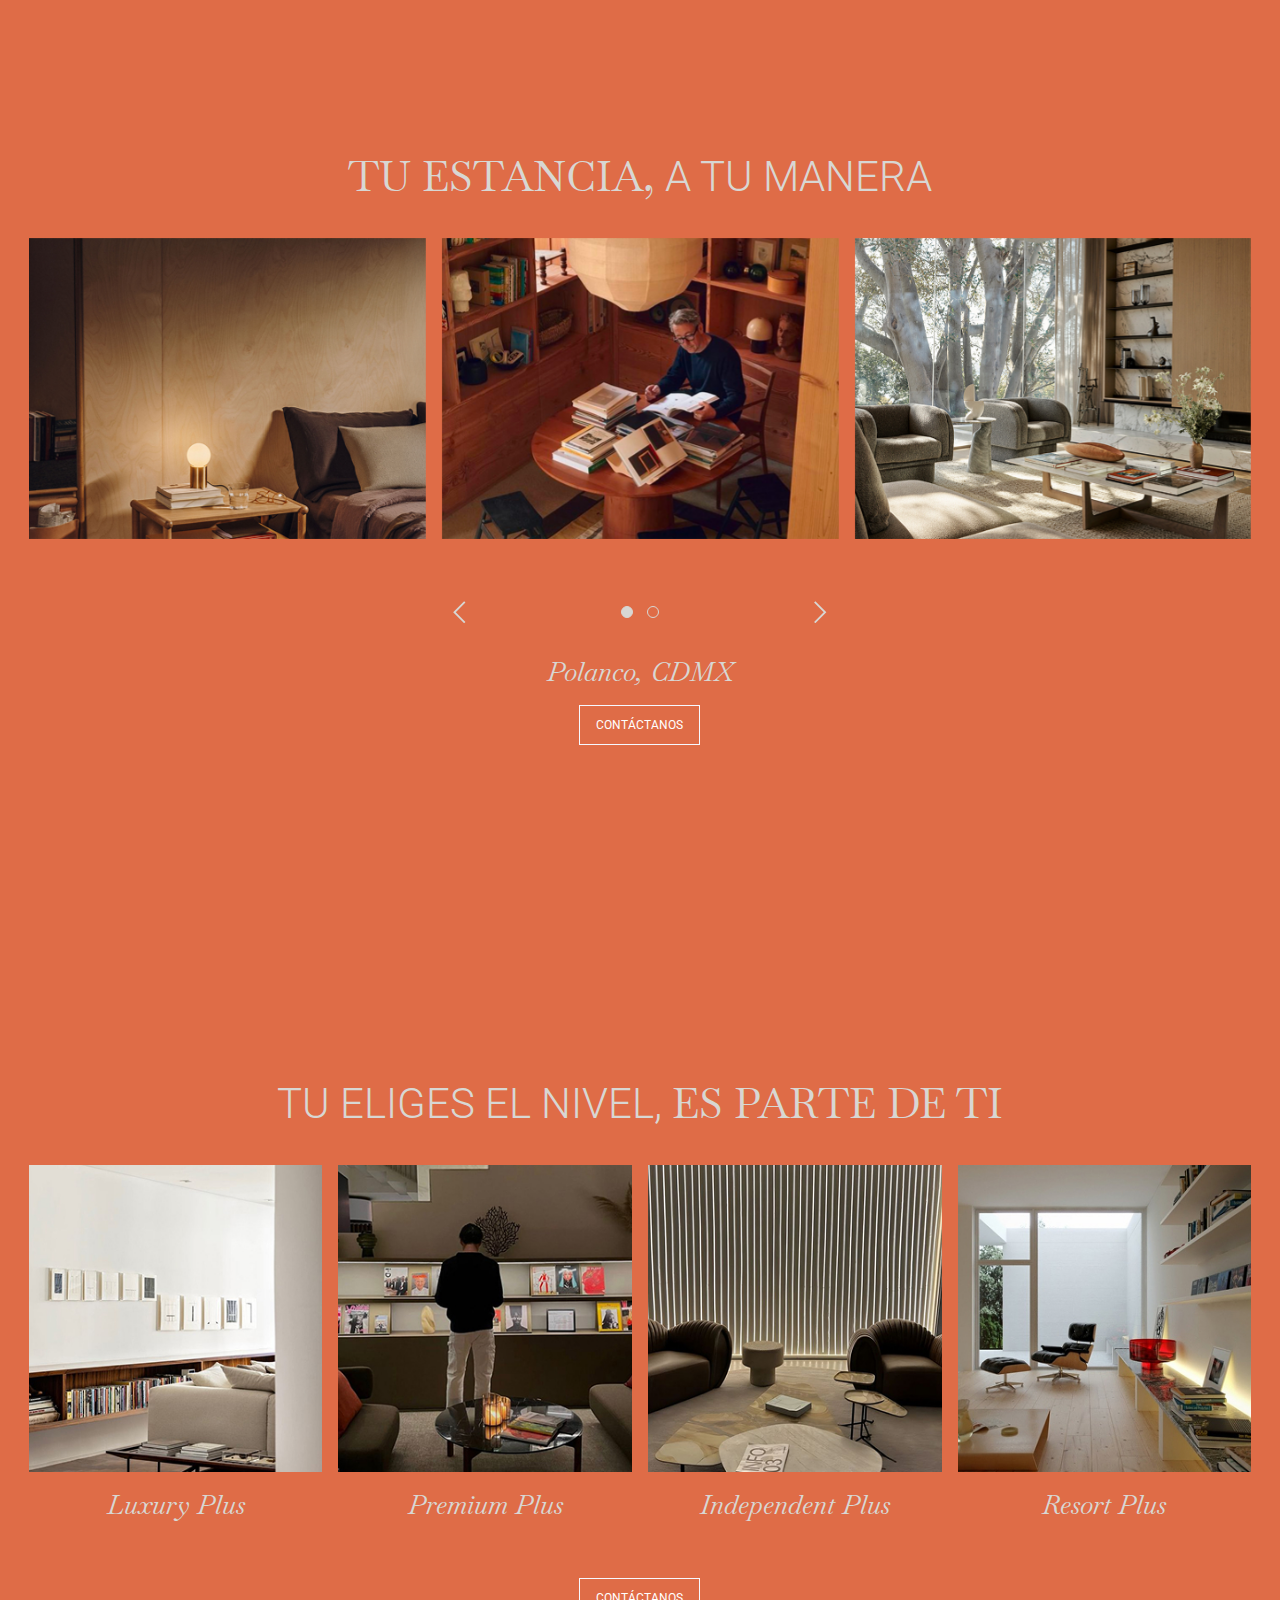
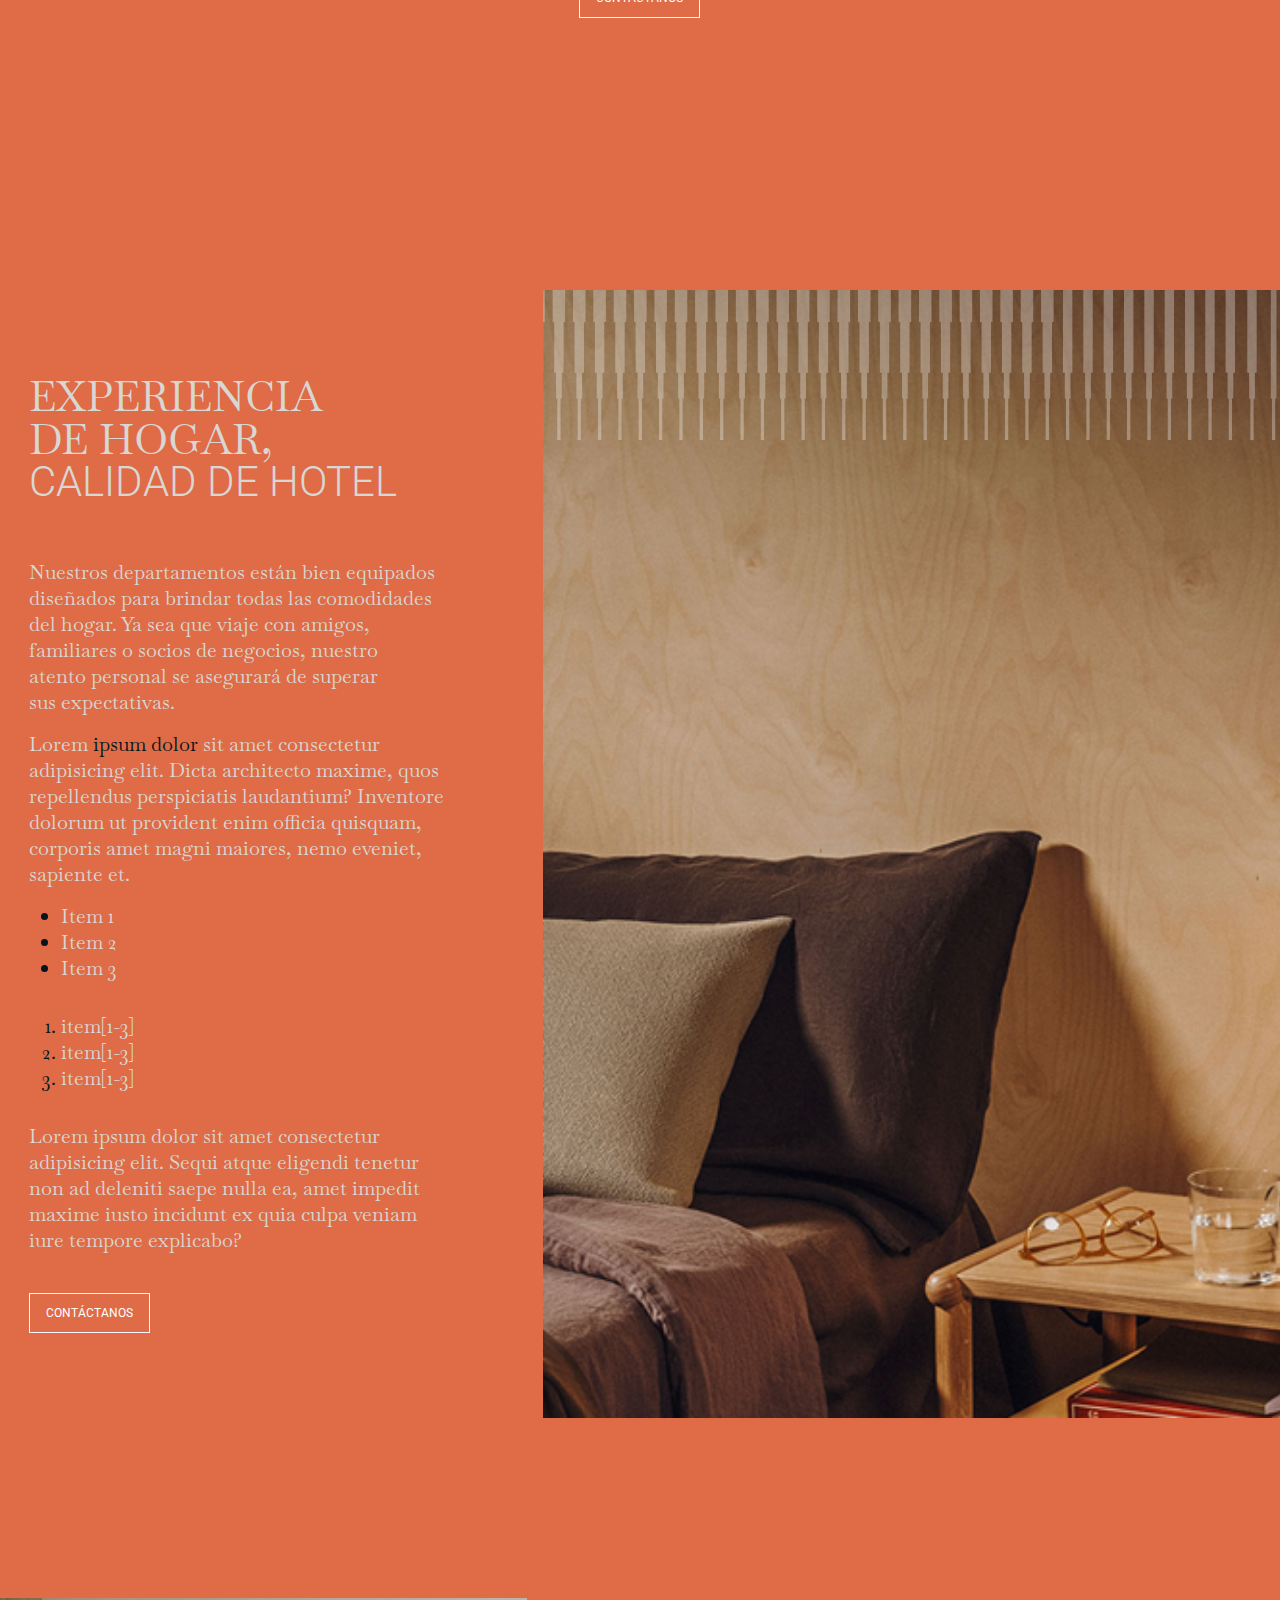
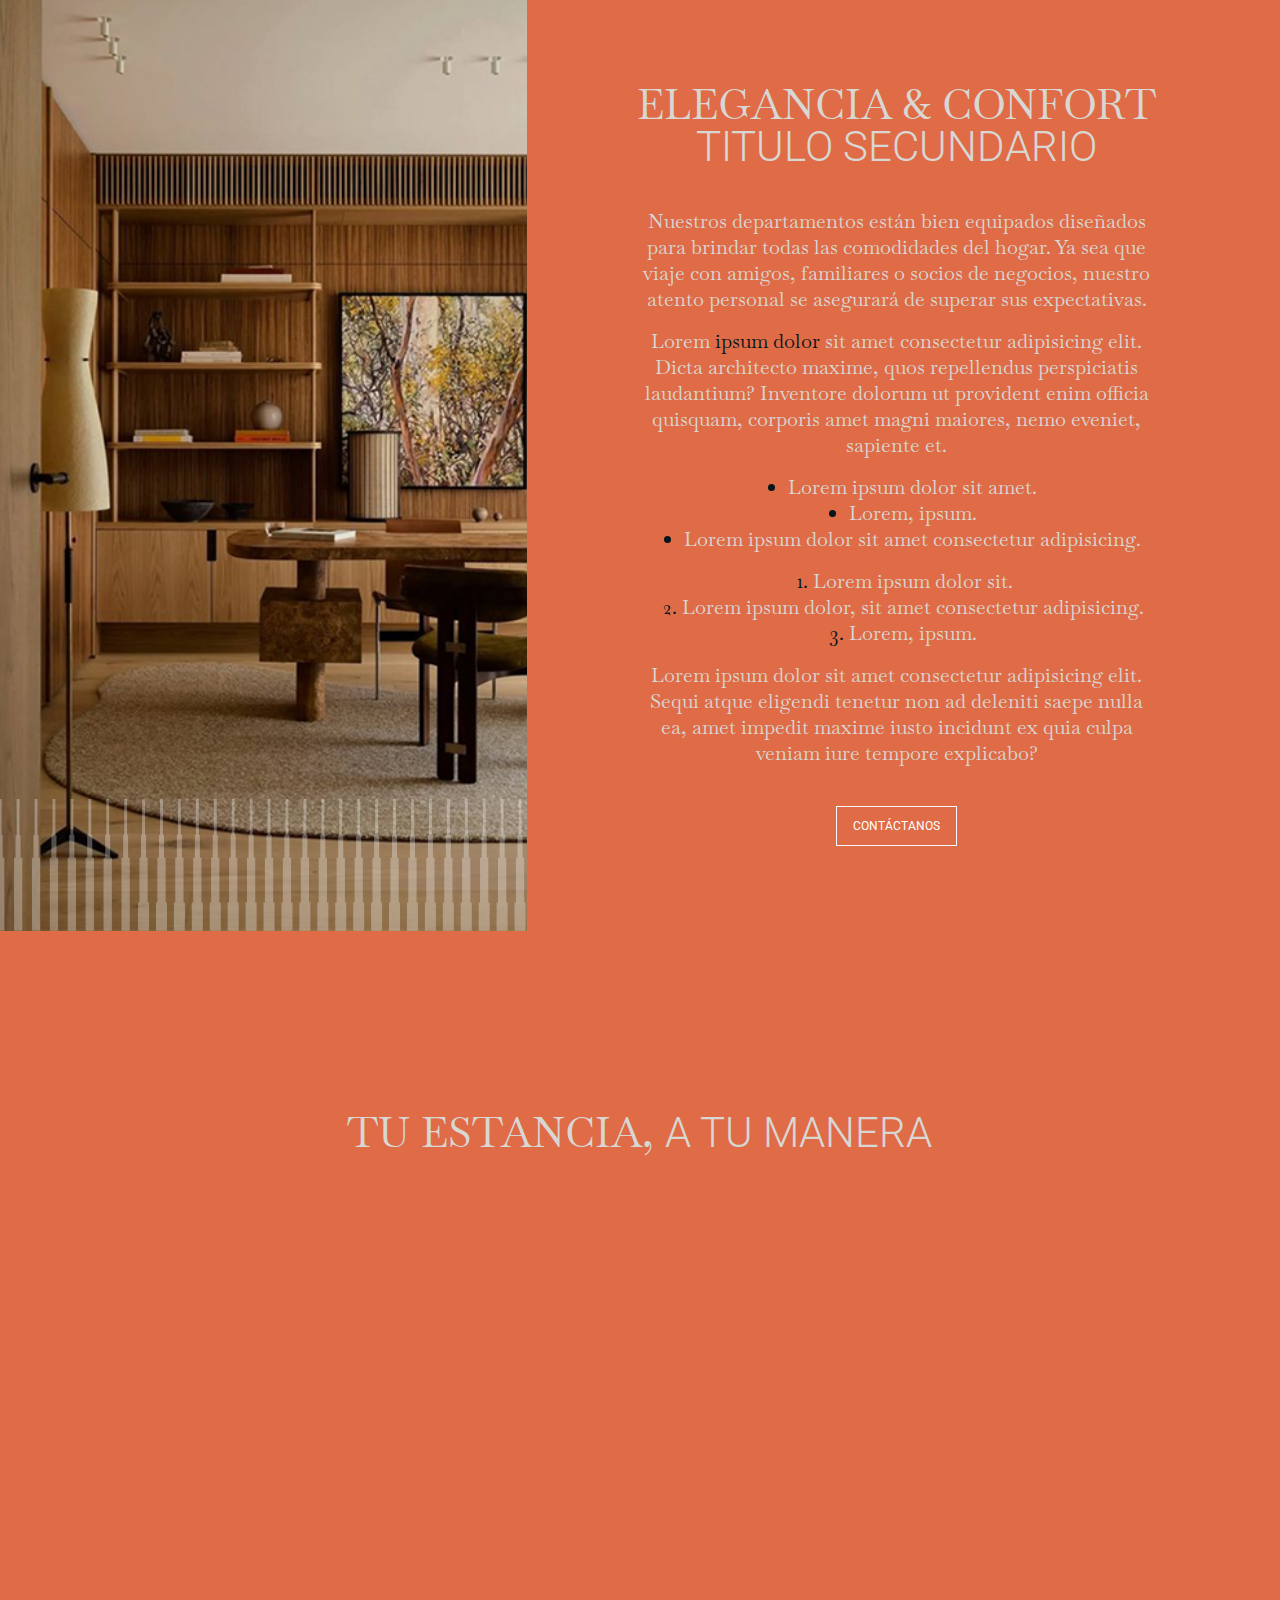
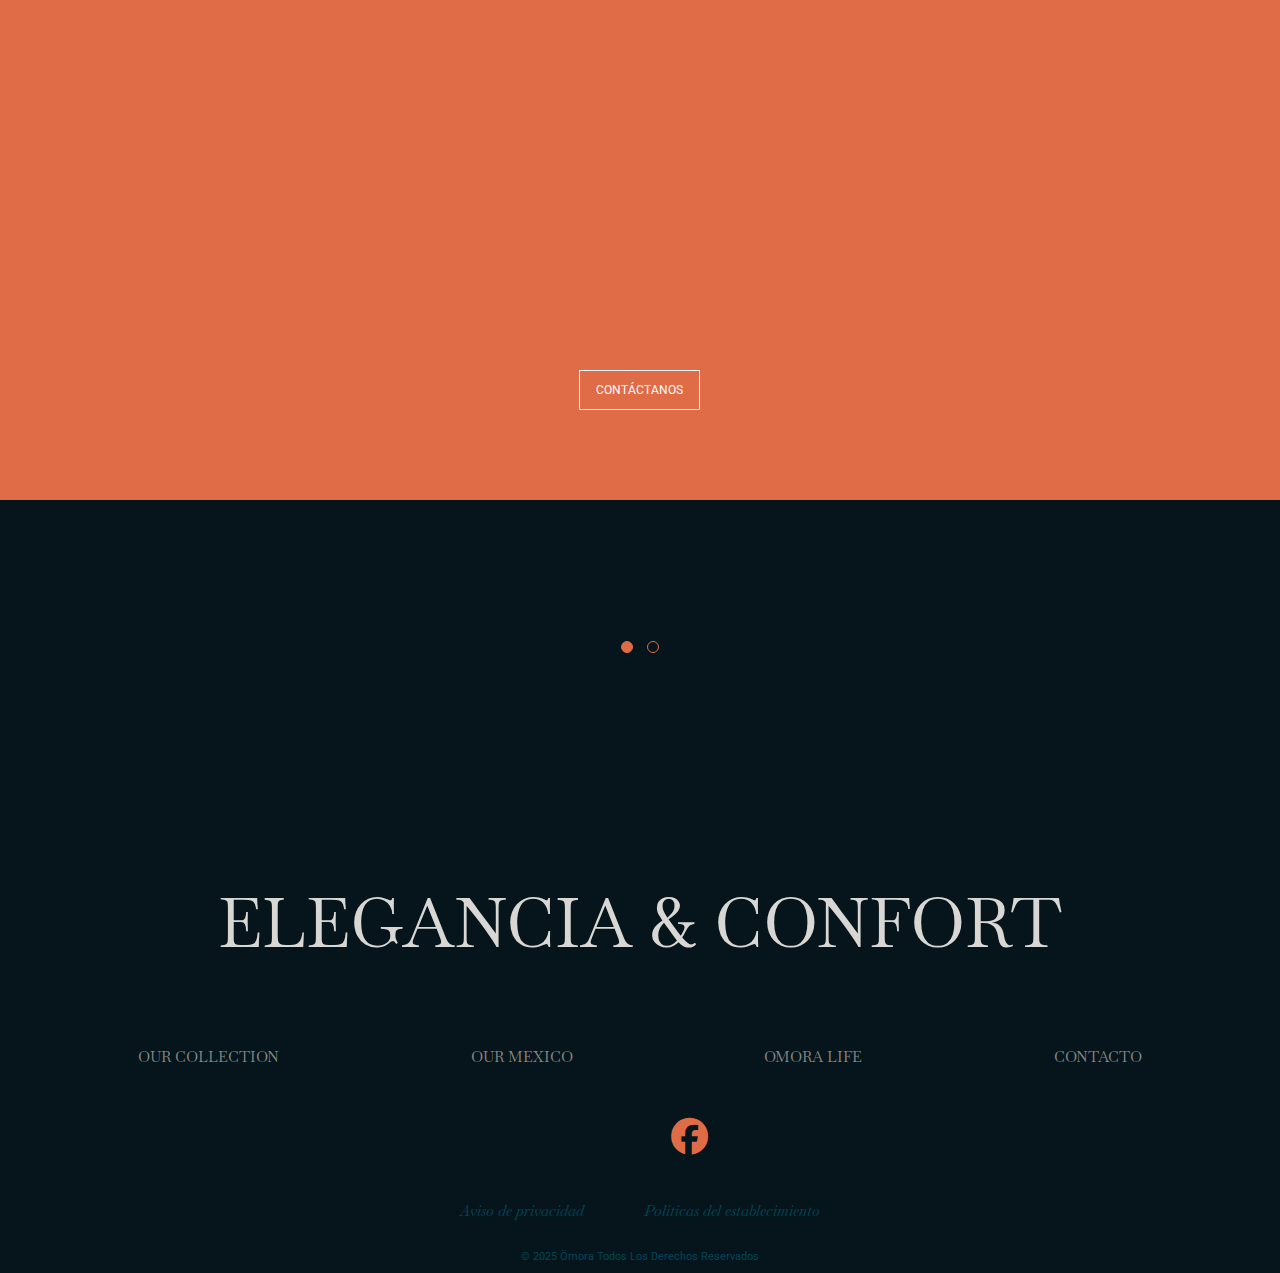
==== index.html @ 9da5ee8e "Inicio de Proyecto Ömora - Creación de los bloques internos de home y variables de color(azul, gris," ====
<!DOCTYPE html>
<html lang="en">
<head>
    <meta charset="UTF-8">
    <meta name="viewport" content="width=device-width, initial-scale=1.0">
    <title>Ömora</title>

    <link rel="stylesheet" href="css/bootstrap.min.css">
    <link rel="stylesheet" href="css/all.css">
    <link rel="stylesheet" href="css/lightgallery.css">
    <link rel="stylesheet" href="css/owl.carousel.min.css">
    <link rel="stylesheet" href="css/owl.theme.default.min.css">
    <link rel="stylesheet" href="css/fonts.css">
    <link rel="stylesheet" href="css/style.css">
</head>
<body class="bkg--orange">
    <main>
        <!-- * * * * * * * * * * * * * * * * * * * * * * * * * * * * * * * * * * * * * * * * * * * * *
        * *
        * *  Bloque Carrusel de Presentación
        * *
        * * * * * * * * * * * * * * * * * * * * * * * * * * * * * * * * * * * * * * * * * * * * * -->
        <section class="presentation-carousel">
            <div class="container">
                <div class="presentation-carousel-inner">

                    <div class="block-header">
                        <h2>
                            <span class="featured-txt">TU ESTANCIA,</span>
                            A TU MANERA
                        </h2>
                    </div>

                    <div class="presentation-carousel__carousel owl-navsDots--inline space-btm-lg">
                        <div class="owl-carousel owl-theme owl-presentation">
                            <div class="item">
                                <div class="item-inner">
                                    <img src="assets/images/default-mqt/image_1.jpg" alt="image carousel" title="image carousel" loading="lazy">
                                </div>
                            </div>
                            <div class="item">
                                <div class="item-inner">
                                    <img src="assets/images/default-mqt/image_2.jpg" alt="image carousel" title="image carousel" loading="lazy">
                                </div>
                            </div>
                            <div class="item">
                                <div class="item-inner">
                                    <img src="assets/images/default-mqt/image_3.jpg" alt="image carousel" title="image carousel" loading="lazy">
                                </div>
                            </div>
                            <div class="item">
                                <div class="item-inner">
                                    <img src="assets/images/default-mqt/image_4.jpg" alt="image carousel" title="image carousel" loading="lazy">
                                </div>
                            </div>
                            <div class="item">
                                <div class="item-inner">
                                    <img src="assets/images/default-mqt/image_5.jpg" alt="image carousel" title="image carousel" loading="lazy">
                                </div>
                            </div>
                        </div>
                    </div>

                    <div class="presentation-carousel__cta">
                        <div class="block-subtitle">
                            <h5>Polanco, CDMX</h5>
                        </div>
                        <div class="cta cta--secundary">
                            <button>Contáctanos</button>
                        </div>
                    </div>

                </div>
            </div>
        </section>

        <!-- * * * * * * * * * * * * * * * * * * * * * * * * * * * * * * * * * * * * * * * * * * * * *
        * *
        * *  Bloque Tarjetas Destacables Con Enlace
        * *
        * * * * * * * * * * * * * * * * * * * * * * * * * * * * * * * * * * * * * * * * * * * * * -->
        <section class="featured-cards">
            <div class="container">
                <div class="featured-cards-inner">
                    <div class="block-header">
                        <h2>Tu Eliges El Nivel, <span class="featured-txt">Es Parte De Ti</span></h2>
                    </div>
                    <div class="featured-cards__cards">
                        <!-- Inicia Repetidor -->
                         <div class="item-card-link">
                            <a href="#" target="_blank" aria-label="Abrir Enlace">
                                <div class="item-card-link__bkg">
                                    <img src="assets/images/default-mqt/image_4.jpg" alt="Fotografía del departamento" title="Departamento" loading="lazy">
                                </div>
                                <p>Luxury Plus</p>
                            </a>
                         </div>
                        <!-- Termina Repetidor -->

                        <!-- Inicia Repetidor -->
                        <div class="item-card-link">
                            <a href="#" target="_blank" aria-label="Abrir Enlace">
                                <div class="item-card-link__bkg">
                                    <img src="assets/images/default-mqt/image_5.jpg" alt="Fotografía del departamento" title="Departamento" loading="lazy">
                                </div>
                                <p>Premium Plus</p>
                            </a>
                         </div>
                        <!-- Termina Repetidor -->

                        <!-- Inicia Repetidor -->
                        <div class="item-card-link">
                            <a href="#" target="_blank" aria-label="Abrir Enlace">
                                <div class="item-card-link__bkg">
                                    <img src="assets/images/default-mqt/image_6.jpg" alt="Fotografía del departamento" title="Departamento" loading="lazy">
                                </div>
                                <p>Independent Plus</p>
                            </a>
                         </div>
                        <!-- Termina Repetidor -->

                        <!-- Inicia Repetidor -->
                        <div class="item-card-link">
                            <a href="#" target="_blank" aria-label="Abrir Enlace">
                                <div class="item-card-link__bkg">
                                    <img src="assets/images/default-mqt/image_7.jpg" alt="Fotografía del departamento" title="Departamento" loading="lazy">
                                </div>
                                <p>Resort Plus</p>
                            </a>
                         </div>
                        <!-- Termina Repetidor -->
                    </div>
                    <div class="cta cta--secundary margin-top-btn">
                        <button>Contáctanos</button>
                    </div>
                </div>
            </div>  
        </section>

        <!-- * * * * * * * * * * * * * * * * * * * * * * * * * * * * * * * * * * * * * * * * * * * * *
        * *
        * *  Bloque Descripción Alineada a la Izquierda
        * *
        * * * * * * * * * * * * * * * * * * * * * * * * * * * * * * * * * * * * * * * * * * * * * -->
        <section class="left-description">
            <div class="container-fluid p-md-0">
                <div class="left-description-inner">
                    <div class="left-description__left-side">
                        <div class="block-header">
                            <h2>
                                <span class="featured-txt">Experiencia De Hogar,</span> 
                                Calidad De Hotel
                            </h2>
                        </div>
                        <div class="block-descrition-wrap">
                            <div class="block-description">
                                <p>Nuestros departamentos están bien equipados diseñados para brindar todas las comodidades del hogar. Ya sea que viaje con amigos, familiares o socios de negocios, nuestro atento personal se asegurará de superar sus expectativas.</p>
                                <p>Lorem <a href="#">ipsum dolor</a> sit amet consectetur adipisicing elit. Dicta architecto maxime, quos repellendus perspiciatis laudantium? Inventore dolorum ut provident enim officia quisquam, corporis amet magni maiores, nemo eveniet, sapiente et.</p>
                            
                                <ul>
                                    <li>Item 1</li>
                                    <li>Item 2</li>
                                    <li>Item 3</li>
                                </ul>
                                <ol>
                                    <li>item[1-3]</li>
                                    <li>item[1-3]</li>
                                    <li>item[1-3]</li>
                                </ol>
                                <p>Lorem ipsum dolor sit amet consectetur adipisicing elit. Sequi atque eligendi tenetur non ad deleniti saepe nulla ea, amet impedit maxime iusto incidunt ex quia culpa veniam iure tempore explicabo?</p>
                            </div>
                            <div class="cta cta--secundary margin-top-btn">
                                <button>Contáctanos</button>
                            </div>
                        </div>
                    </div>
                    <div class="left-description__right-side">
                        <img src="assets/images/default-mqt/image_8.jpg" alt="Imagen de Apoyo" title="Imagen para Descripción" loading="lazy">
                    </div>
                </div>
            </div>
        </section>

        <!-- * * * * * * * * * * * * * * * * * * * * * * * * * * * * * * * * * * * * * * * * * * * * *
        * *
        * *  Bloque Descripción Alineada al Centro
        * *
        * * * * * * * * * * * * * * * * * * * * * * * * * * * * * * * * * * * * * * * * * * * * * -->
        <section class="center-description">
            <div class="container-fluid p-md-0">
                <div class="center-description-inner">
                    <div class="center-description__right-side">
                        <div class="center-description__right-side-inner">
                            <div class="block-header">
                                <h2>
                                    <span class="featured-txt">Elegancia & Confort</span>
                                    Titulo Secundario
                                </h2>
                            </div>
                            <div class="block-description--center">
                                <p>Nuestros departamentos están bien equipados diseñados para brindar todas las comodidades del hogar. Ya sea que viaje con amigos, familiares o socios de negocios, nuestro atento personal se asegurará de superar sus expectativas.</p>
                                <p>Lorem <a href="#">ipsum dolor</a> sit amet consectetur adipisicing elit. Dicta architecto maxime, quos repellendus perspiciatis laudantium? Inventore dolorum ut provident enim officia quisquam, corporis amet magni maiores, nemo eveniet, sapiente et.</p>
                                <ul>
                                    <li>Lorem ipsum dolor sit amet.</li>
                                    <li>Lorem, ipsum.</li>
                                    <li>Lorem ipsum dolor sit amet consectetur adipisicing.</li>
                                </ul>
                                <ol>
                                    <li>Lorem ipsum dolor sit.</li>
                                    <li>Lorem ipsum dolor, sit amet consectetur adipisicing.</li>
                                    <li>Lorem, ipsum.</li>
                                </ol>
                                <p>Lorem ipsum dolor sit amet consectetur adipisicing elit. Sequi atque eligendi tenetur non ad deleniti saepe nulla ea, amet impedit maxime iusto incidunt ex quia culpa veniam iure tempore explicabo?</p>
                            </div>
                            <div class="cta cta--secundary margin-top-btn">
                                <button>Contáctanos</button>
                            </div>
                        </div>
                    </div>
                    <div class="center-description__left-side">
                        <img src="assets/images/default-mqt/image_9.jpg" alt="Imagen de Apoyo" title="Imagen para Descripción" loading="lazy">
                    </div>
                    
                </div>
            </div>
        </section>

        <!-- * * * * * * * * * * * * * * * * * * * * * * * * * * * * * * * * * * * * * * * * * * * * *
        * *
        * *  Bloque Galería Destacada
        * *
        * * * * * * * * * * * * * * * * * * * * * * * * * * * * * * * * * * * * * * * * * * * * * -->
        <section class="gallery">
            <div class="container">
                <div class="gallery-inner">
                    <div class="block-header">
                        <h2><span class="featured-txt">Tu Estancia, </span>A Tu Manera</h2>
                    </div>
                    <div class="gallery__grid lightgallery" id="lightgallery_1">
                        <div class="row m-0">
                            <div class="col-md-6 d-flex">
                                <div class="gallery__main-img">
                                    <!-- Imagen Grande -->
                                    <div class="item_gallery_img_lg" data-src="assets/images/default-mqt/image_10.jpg" data-sub-html="<div class='lightGallery-captions'><h4>Aquí va el título</h4><p>Aquí la descripción</p></div>">
                                        <!-- Imagen Thumn -->
                                        <div class="item_gallery_img_thumb">
                                            <img src="assets/images/default-mqt/image_10.jpg" alt="Imagen de Previsualización" title="Imagen Miniatura" loading="lazy">
                                            <!-- Icono Zoom -->
                                            <div class="icon_zoom">
                                                <svg xmlns="http://www.w3.org/2000/svg" width="24.414" height="24.415" viewBox="0 0 24.414 24.415">
                                                    <g id="ZOOM" transform="translate(-4 -4)">
                                                    <circle id="XMLID_94_" cx="9" cy="9" r="9" transform="translate(5 5)" fill="none" stroke="#fff" stroke-linecap="round" stroke-linejoin="round" stroke-width="2"/>
                                                    <line id="XMLID_93_" x1="6.634" y1="6.634" transform="translate(20.366 20.366)" fill="none" stroke="#fff" stroke-linecap="round" stroke-linejoin="round" stroke-width="2"/>
                                                    <line id="XMLID_96_" y2="8" transform="translate(14 10)" fill="none" stroke="#fff" stroke-linecap="round" stroke-linejoin="round" stroke-width="2"/>
                                                    <line id="XMLID_97_" x2="8" transform="translate(10 14)" fill="none" stroke="#fff" stroke-linecap="round" stroke-linejoin="round" stroke-width="2"/>
                                                    </g>
                                                </svg>                     
                                            </div>
                                        </div> 
                                    </div>
                                </div>
                            </div>
                            <div class="col-md-6">
                                <div class="gallery__secundary-imgs">
                                    <div class="row m-0">
                                        <!-- Inicia Repetidor -->
                                        <div class="col-6 position-relative px-0 pe-2 ps-0 flex-grow-1">
                                            <div class="gallery__secundary-imgs__secundary">
                                                <!-- Imagen Grande -->
                                                <div class="item_gallery_img_lg" data-src="assets/images/default-mqt/image_11.jpg" data-sub-html="<div class='lightGallery-captions'><h4>Aquí va el título</h4><p>Aquí la descripción</p></div>">
                                                    <!-- Imagen Thumn -->
                                                    <div class="item_gallery_img_thumb">
                                                        <img src="assets/images/default-mqt/image_11.jpg" alt="Imagen de Previsualización" title="Imagen Miniatura" loading="lazy">
                                                        <!-- Icono Zoom -->
                                                        <div class="icon_zoom">
                                                            <svg xmlns="http://www.w3.org/2000/svg" width="24.414" height="24.415" viewBox="0 0 24.414 24.415">
                                                                <g id="ZOOM" transform="translate(-4 -4)">
                                                                <circle id="XMLID_94_" cx="9" cy="9" r="9" transform="translate(5 5)" fill="none" stroke="#fff" stroke-linecap="round" stroke-linejoin="round" stroke-width="2"/>
                                                                <line id="XMLID_93_" x1="6.634" y1="6.634" transform="translate(20.366 20.366)" fill="none" stroke="#fff" stroke-linecap="round" stroke-linejoin="round" stroke-width="2"/>
                                                                <line id="XMLID_96_" y2="8" transform="translate(14 10)" fill="none" stroke="#fff" stroke-linecap="round" stroke-linejoin="round" stroke-width="2"/>
                                                                <line id="XMLID_97_" x2="8" transform="translate(10 14)" fill="none" stroke="#fff" stroke-linecap="round" stroke-linejoin="round" stroke-width="2"/>
                                                                </g>
                                                            </svg>
                                                        </div>
                                                    </div>
                                                </div>
                                            </div>
                                        </div>
                                        <!-- Termina Repetidor -->

                                        <!-- Inicia Repetidor -->
                                        <div class="col-6 position-relative px-0 ps-2 pe-0 flex-grow-1">
                                            <div class="gallery__secundary-imgs__secundary">
                                                <!-- Imagen Grande -->
                                                <div class="item_gallery_img_lg" data-src="assets/images/default-mqt/image_12.jp" data-sub-html="<div class='lightGallery-captions'><h4>Aquí va el título</h4><p>Aquí la descripción</p></div>">
                                                    <!-- Imagen Thumn -->
                                                    <div class="item_gallery_img_thumb">
                                                        <img src="assets/images/default-mqt/image_12.jpg" alt="Imagen de Previsualización" title="Imagen Miniatura" loading="lazy">
                                                        <!-- Icono Zoom -->
                                                        <div class="icon_zoom">
                                                            <svg xmlns="http://www.w3.org/2000/svg" width="24.414" height="24.415" viewBox="0 0 24.414 24.415">
                                                                <g id="ZOOM" transform="translate(-4 -4)">
                                                                <circle id="XMLID_94_" cx="9" cy="9" r="9" transform="translate(5 5)" fill="none" stroke="#fff" stroke-linecap="round" stroke-linejoin="round" stroke-width="2"/>
                                                                <line id="XMLID_93_" x1="6.634" y1="6.634" transform="translate(20.366 20.366)" fill="none" stroke="#fff" stroke-linecap="round" stroke-linejoin="round" stroke-width="2"/>
                                                                <line id="XMLID_96_" y2="8" transform="translate(14 10)" fill="none" stroke="#fff" stroke-linecap="round" stroke-linejoin="round" stroke-width="2"/>
                                                                <line id="XMLID_97_" x2="8" transform="translate(10 14)" fill="none" stroke="#fff" stroke-linecap="round" stroke-linejoin="round" stroke-width="2"/>
                                                                </g>
                                                            </svg>
                                                        </div>
                                                    </div>
                                                </div>
                                                                                        </div>
                                                                                        <!-- Termina Repetidor -->
                                            </div>

                                        <div class="col-12 position-relative px-0 pt-3 px-0 flex-grow-1">
                                            <div class="gallery__secundary-imgs__secundary-main">
                                                <!-- Inicia Repetidor -->
                                                    <!-- Imagen Grande -->
                                                    <div class="item_gallery_img_lg" data-src="assets/images/default-mqt/image_13.jp" data-sub-html="<div class='lightGallery-captions'><h4>Aquí va el título</h4><p>Aquí la descripción</p></div>">
                                                        <!-- Imagen Thumn -->
                                                        <div class="item_gallery_img_thumb">
                                                            <img src="assets/images/default-mqt/image_13.jpg" alt="Imagen de Previsualización" title="Imagen Miniatura" loading="lazy">
                                                            <!-- Icono Zoom -->
                                                            <div class="icon_zoom">
                                                                <svg xmlns="http://www.w3.org/2000/svg" width="24.414" height="24.415" viewBox="0 0 24.414 24.415">
                                                                    <g id="ZOOM" transform="translate(-4 -4)">
                                                                    <circle id="XMLID_94_" cx="9" cy="9" r="9" transform="translate(5 5)" fill="none" stroke="#fff" stroke-linecap="round" stroke-linejoin="round" stroke-width="2"/>
                                                                    <line id="XMLID_93_" x1="6.634" y1="6.634" transform="translate(20.366 20.366)" fill="none" stroke="#fff" stroke-linecap="round" stroke-linejoin="round" stroke-width="2"/>
                                                                    <line id="XMLID_96_" y2="8" transform="translate(14 10)" fill="none" stroke="#fff" stroke-linecap="round" stroke-linejoin="round" stroke-width="2"/>
                                                                    <line id="XMLID_97_" x2="8" transform="translate(10 14)" fill="none" stroke="#fff" stroke-linecap="round" stroke-linejoin="round" stroke-width="2"/>
                                                                    </g>
                                                                </svg>
                                                            </div>
                                                        </div>
                                                    </div>
                                                <!-- Termina Repetidor -->
                                            </div>
                                        </div>
                                    </div>
                                    
                                    
        
        
        
                                </div>
                            </div>
                        </div>

                        <!-- En caso de que se haga repetidor y se agreguen más elementos de Galería -->
                        <div class="row m-0">
                            <div class="col-md-6 d-flex">
                                <div class="gallery__main-img">
                                    <!-- Imagen Grande -->
                                    <div class="item_gallery_img_lg" data-src="assets/images/default-mqt/image_10.jpg" data-sub-html="<div class='lightGallery-captions'><h4>Aquí va el título</h4><p>Aquí la descripción</p></div>">
                                        <!-- Imagen Thumn -->
                                        <div class="item_gallery_img_thumb">
                                            <img src="assets/images/default-mqt/image_10.jpg" alt="Imagen de Previsualización" title="Imagen Miniatura" loading="lazy">
                                            <!-- Icono Zoom -->
                                            <div class="icon_zoom">
                                                <svg xmlns="http://www.w3.org/2000/svg" width="24.414" height="24.415" viewBox="0 0 24.414 24.415">
                                                    <g id="ZOOM" transform="translate(-4 -4)">
                                                    <circle id="XMLID_94_" cx="9" cy="9" r="9" transform="translate(5 5)" fill="none" stroke="#fff" stroke-linecap="round" stroke-linejoin="round" stroke-width="2"/>
                                                    <line id="XMLID_93_" x1="6.634" y1="6.634" transform="translate(20.366 20.366)" fill="none" stroke="#fff" stroke-linecap="round" stroke-linejoin="round" stroke-width="2"/>
                                                    <line id="XMLID_96_" y2="8" transform="translate(14 10)" fill="none" stroke="#fff" stroke-linecap="round" stroke-linejoin="round" stroke-width="2"/>
                                                    <line id="XMLID_97_" x2="8" transform="translate(10 14)" fill="none" stroke="#fff" stroke-linecap="round" stroke-linejoin="round" stroke-width="2"/>
                                                    </g>
                                                </svg>                     
                                            </div>
                                        </div> 
                                    </div>
                                </div>
                            </div>
                            <div class="col-md-6 ">
                                <div class="gallery__secundary-imgs">
                                    <div class="row m-0">
                                        <!-- Inicia Repetidor -->
                                        <div class="col-6 position-relative px-0 pe-2 ps-0 flex-grow-1">
                                            <div class="gallery__secundary-imgs__secundary">
                                                <!-- Imagen Grande -->
                                                <div class="item_gallery_img_lg" data-src="assets/images/default-mqt/image_11.jpg" data-sub-html="<div class='lightGallery-captions'><h4>Aquí va el título</h4><p>Aquí la descripción</p></div>">
                                                    <!-- Imagen Thumn -->
                                                    <div class="item_gallery_img_thumb">
                                                        <img src="assets/images/default-mqt/image_11.jpg" alt="Imagen de Previsualización" title="Imagen Miniatura" loading="lazy">
                                                        <!-- Icono Zoom -->
                                                        <div class="icon_zoom">
                                                            <svg xmlns="http://www.w3.org/2000/svg" width="24.414" height="24.415" viewBox="0 0 24.414 24.415">
                                                                <g id="ZOOM" transform="translate(-4 -4)">
                                                                <circle id="XMLID_94_" cx="9" cy="9" r="9" transform="translate(5 5)" fill="none" stroke="#fff" stroke-linecap="round" stroke-linejoin="round" stroke-width="2"/>
                                                                <line id="XMLID_93_" x1="6.634" y1="6.634" transform="translate(20.366 20.366)" fill="none" stroke="#fff" stroke-linecap="round" stroke-linejoin="round" stroke-width="2"/>
                                                                <line id="XMLID_96_" y2="8" transform="translate(14 10)" fill="none" stroke="#fff" stroke-linecap="round" stroke-linejoin="round" stroke-width="2"/>
                                                                <line id="XMLID_97_" x2="8" transform="translate(10 14)" fill="none" stroke="#fff" stroke-linecap="round" stroke-linejoin="round" stroke-width="2"/>
                                                                </g>
                                                            </svg>
                                                        </div>
                                                    </div>
                                                </div>
                                            </div>
                                        </div>
                                        <!-- Termina Repetidor -->

                                        <!-- Inicia Repetidor -->
                                        <div class="col-6 position-relative px-0 ps-2 pe-0 flex-grow-1">
                                            <div class="gallery__secundary-imgs__secundary">
                                                <!-- Imagen Grande -->
                                                <div class="item_gallery_img_lg" data-src="assets/images/default-mqt/image_12.jpg" data-sub-html="<div class='lightGallery-captions'><h4>Aquí va el título</h4><p>Aquí la descripción</p></div>">
                                                    <!-- Imagen Thumn -->
                                                    <div class="item_gallery_img_thumb">
                                                        <img src="assets/images/default-mqt/image_12.jpg" alt="Imagen de Previsualización" title="Imagen Miniatura" loading="lazy">
                                                        <!-- Icono Zoom -->
                                                        <div class="icon_zoom">
                                                            <svg xmlns="http://www.w3.org/2000/svg" width="24.414" height="24.415" viewBox="0 0 24.414 24.415">
                                                                <g id="ZOOM" transform="translate(-4 -4)">
                                                                <circle id="XMLID_94_" cx="9" cy="9" r="9" transform="translate(5 5)" fill="none" stroke="#fff" stroke-linecap="round" stroke-linejoin="round" stroke-width="2"/>
                                                                <line id="XMLID_93_" x1="6.634" y1="6.634" transform="translate(20.366 20.366)" fill="none" stroke="#fff" stroke-linecap="round" stroke-linejoin="round" stroke-width="2"/>
                                                                <line id="XMLID_96_" y2="8" transform="translate(14 10)" fill="none" stroke="#fff" stroke-linecap="round" stroke-linejoin="round" stroke-width="2"/>
                                                                <line id="XMLID_97_" x2="8" transform="translate(10 14)" fill="none" stroke="#fff" stroke-linecap="round" stroke-linejoin="round" stroke-width="2"/>
                                                                </g>
                                                            </svg>
                                                        </div>
                                                    </div>
                                                </div>
                                                                                        </div>
                                                                                        <!-- Termina Repetidor -->
                                            </div>

                                        <div class="col-12 position-relative px-0 pt-3 px-0 flex-grow-1">
                                            <div class="gallery__secundary-imgs__secundary-main">
                                                <!-- Inicia Repetidor -->
                                                    <!-- Imagen Grande -->
                                                    <div class="item_gallery_img_lg" data-src="assets/images/default-mqt/image_13.jpg" data-sub-html="<div class='lightGallery-captions'><h4>Aquí va el título</h4><p>Aquí la descripción</p></div>">
                                                        <!-- Imagen Thumn -->
                                                        <div class="item_gallery_img_thumb">
                                                            <img src="assets/images/default-mqt/image_13.jpg" alt="Imagen de Previsualización" title="Imagen Miniatura" loading="lazy">
                                                            <!-- Icono Zoom -->
                                                            <div class="icon_zoom">
                                                                <svg xmlns="http://www.w3.org/2000/svg" width="24.414" height="24.415" viewBox="0 0 24.414 24.415">
                                                                    <g id="ZOOM" transform="translate(-4 -4)">
                                                                    <circle id="XMLID_94_" cx="9" cy="9" r="9" transform="translate(5 5)" fill="none" stroke="#fff" stroke-linecap="round" stroke-linejoin="round" stroke-width="2"/>
                                                                    <line id="XMLID_93_" x1="6.634" y1="6.634" transform="translate(20.366 20.366)" fill="none" stroke="#fff" stroke-linecap="round" stroke-linejoin="round" stroke-width="2"/>
                                                                    <line id="XMLID_96_" y2="8" transform="translate(14 10)" fill="none" stroke="#fff" stroke-linecap="round" stroke-linejoin="round" stroke-width="2"/>
                                                                    <line id="XMLID_97_" x2="8" transform="translate(10 14)" fill="none" stroke="#fff" stroke-linecap="round" stroke-linejoin="round" stroke-width="2"/>
                                                                    </g>
                                                                </svg>
                                                            </div>
                                                        </div>
                                                    </div>
                                                <!-- Termina Repetidor -->
                                            </div>
                                        </div>
                                    </div>
        
                                </div>
                            </div>
                        </div>
                        
                    </div>
                    <div class="cta cta--secundary margin-top-btn">
                        <button>Contáctanos</button>
                    </div>
                </div>
            </div>
        </section>

        
    </main>

    <footer>
        <!-- * * * * * * * * * * * * * * * * * * * * * * * * * * * * * * * * * * * * * * * * * * * * *
        * *
        * *  Bloque Carrusel Logotipos Destacados
        * *
        * * * * * * * * * * * * * * * * * * * * * * * * * * * * * * * * * * * * * * * * * * * * * -->
        <div class="featured-logos">
            <div class="container">
                <div class="featured-logos__carousel">
                    <div class="owl-carousel owl-theme logos-owl">
                        <!-- Inicia Repetidor -->
                        <div class="item">
                            <div class="item-logo">
                                <img src="assets/logotipos/omora-blue.svg" alt="Logotipo Asociado" title="Imagen de Logotipo" loading="lazy">
                            </div>
                        </div>
                        <!-- Termina Repetidor -->
                        
                        <!-- Inicia Repetidor -->
                        <div class="item">
                            <div class="item-logo">
                                <img src="assets/logotipos/airbnb-blue.svg" alt="Logotipo Asociado" title="Imagen de Logotipo" loading="lazy">
                            </div>
                        </div>
                        <!-- Termina Repetidor -->

                        <!-- Inicia Repetidor -->
                        <div class="item">
                            <div class="item-logo">
                                <img src="assets/logotipos/cittark-blue.svg" alt="Logotipo Asociado" title="Imagen de Logotipo" loading="lazy">
                            </div>
                        </div>
                        <!-- Termina Repetidor -->

                        <!-- Inicia Repetidor -->
                        <div class="item">
                            <div class="item-logo">
                                <img src="assets/logotipos/ark-blue.svg" alt="Logotipo Asociado" title="Imagen de Logotipo" loading="lazy">
                            </div>
                        </div>
                        <!-- Termina Repetidor -->
                        
                        <!-- Inicia Repetidor -->
                        <div class="item">
                            <div class="item-logo">
                                <img src="assets/logotipos/interceramic-blue.svg" alt="Logotipo Asociado" title="Imagen de Logotipo" loading="lazy">
                            </div>
                        </div>
                        <!-- Termina Repetidor -->

                        <!-- Inicia Repetidor -->
                        <div class="item">
                            <div class="item-logo">
                                <img src="assets/logotipos/ark-blue.svg" alt="Logotipo Asociado" title="Imagen de Logotipo" loading="lazy">
                            </div>
                        </div>
                        <!-- Termina Repetidor -->
                    </div>
                </div>
            </div>
        </div>
        <div class="container">
            <div class="header-footer">
                <div class="imagotipo">
                    <img src="assets/corporativo/Imagotipo.svg" alt="Imagotipo de Ömora" title="Imagotipo" loading="lazy">
                </div>
                <h2>ELEGANCIA & CONFORT</h2>
            </div>
            <div class="featured-links">
                <div class="row justify-content-center">
                    <div class="col-md-10">
                        <ul>
                            <li>
                                <a href="#">OUR COLLECTION</a>
                            </li>
                            <li>
                                <a href="#">OUR MEXICO</a>
                            </li>
                            <li>
                                <a href="#">OMORA LIFE</a>
                            </li>
                            <li>
                                <a href="#">CONTACTO</a>
                            </li>
                        </ul>
                    </div>
                </div>
            </div>
            <div class="socials">
                <div class="row justify-content-center">
                    <div class="col-md-10">
                        <ul>
                            <li>
                                <div class="item-social">
                                    <a href="#">
                                        <img src="assets/icons/email.svg" alt="Icono de Email" title="Email" loading="lazy">
                                    </a>
                                </div>
                            </li>
                            <li>
                                <div class="item-social">
                                    <a href="#">
                                        <img src="assets/icons/instagram.svg" alt="Icono de Email" title="Email" loading="lazy">
                                    </a>
                                </div>
                            </li>
                            <li>
                                <div class="item-social">
                                    <a href="#">
                                        <i class="fa-brands fa-facebook"></i>
                                    </a>
                                </div>
                            </l
                        </ul>
                    </div>
                </div>
            </div>
            <div class="secondary-links">
                <div class="row justify-content-center">
                    <div class="col-md-10">
                        <ul>
                            <li>
                                <a href="#">Aviso de privacidad</a>
                            </li>
                            <li>
                                <a href="#">Politicas del establecimiento</a>
                            </li>
                        </ul>
                    </div>
                </div>
            </div>
            <div class="copyright">
                <p>&copy; 2025 Ömora Todos Los Derechos Reservados</p>
            </div>
        </div>
    </footer>

    <script src="scripts/jquery-3.7.1.min.js"></script>
    <script src="scripts/bootstrap.bundle.min.js"></script>
    <script src="scripts/lightgallery-all.min.js"></script>
    <script src="scripts/owl.carousel.min.js"></script> 
    <script src="scripts/actions-owl.js"></script>

    <script >
        $('.lightgallery').lightGallery({
                mode: 'lg-fade',
                selector: '.item_gallery_img_lg',
        });
    </script>

</body>
</html>
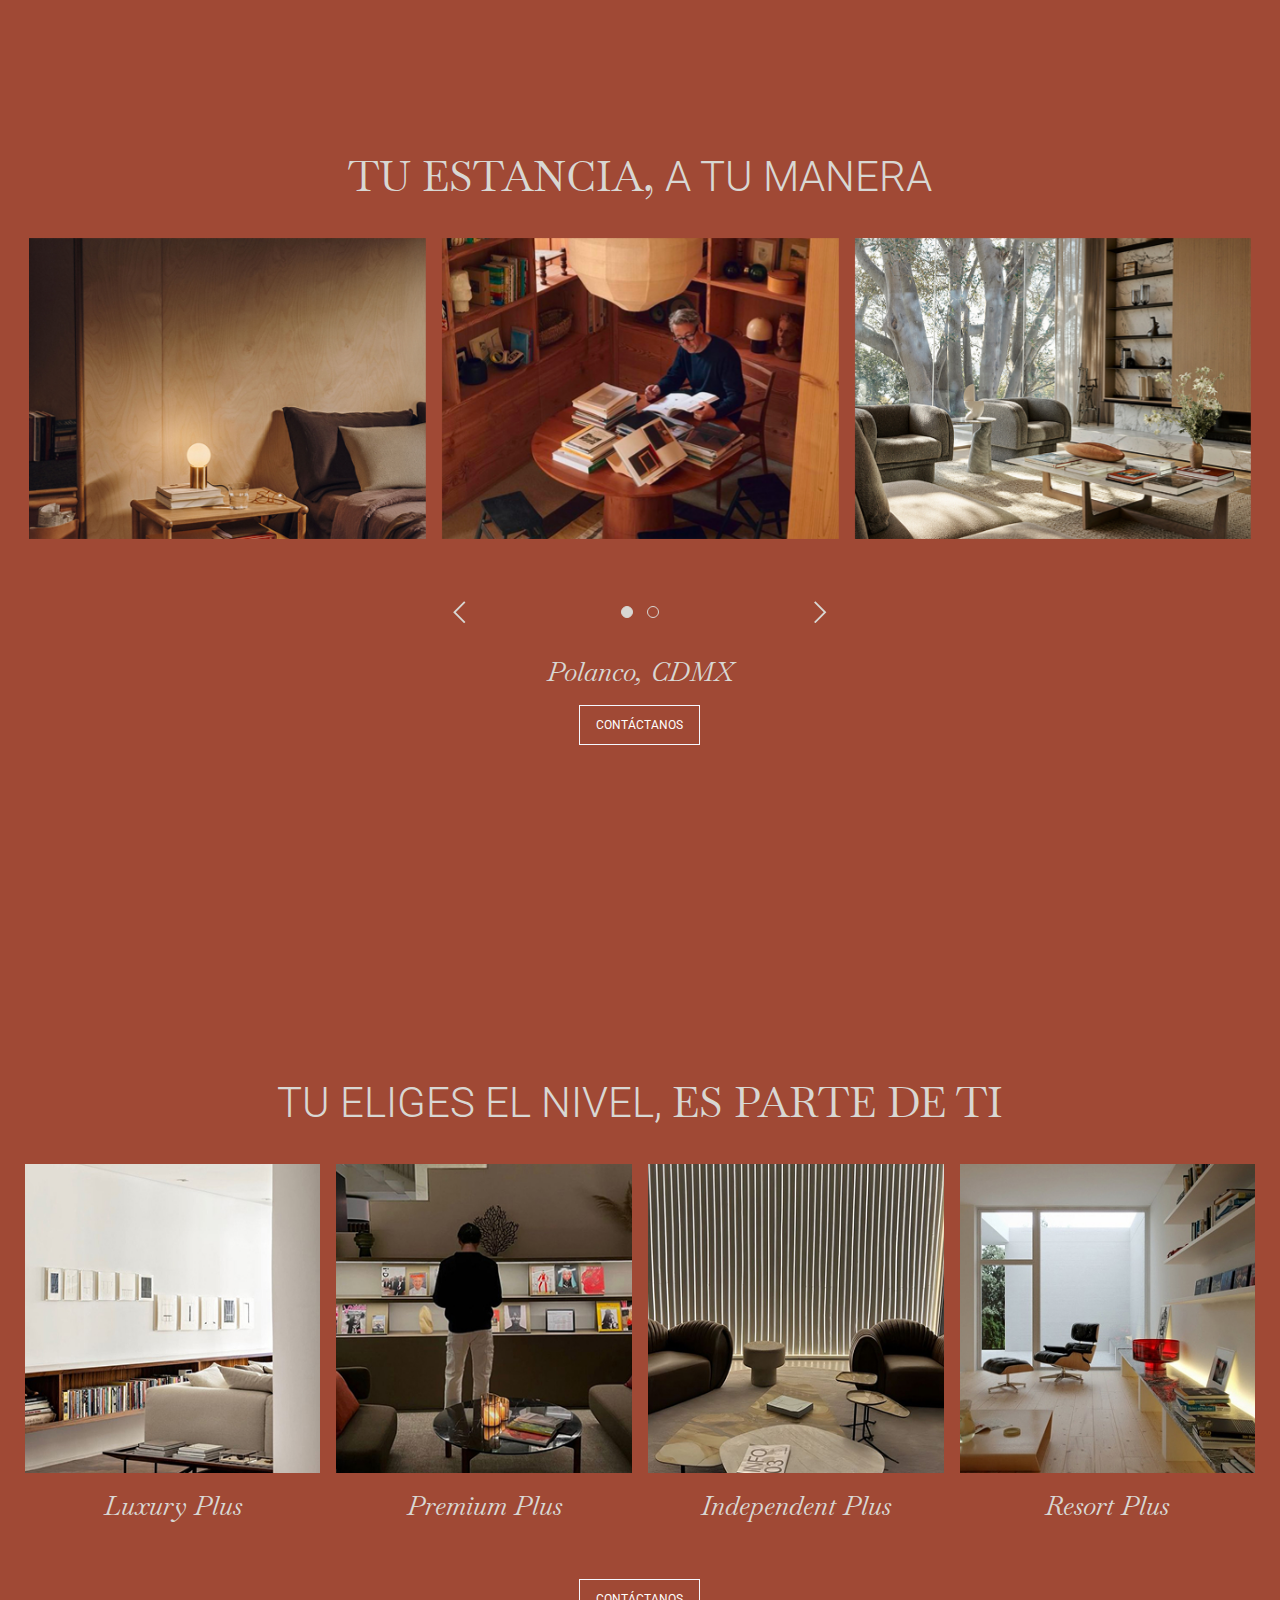
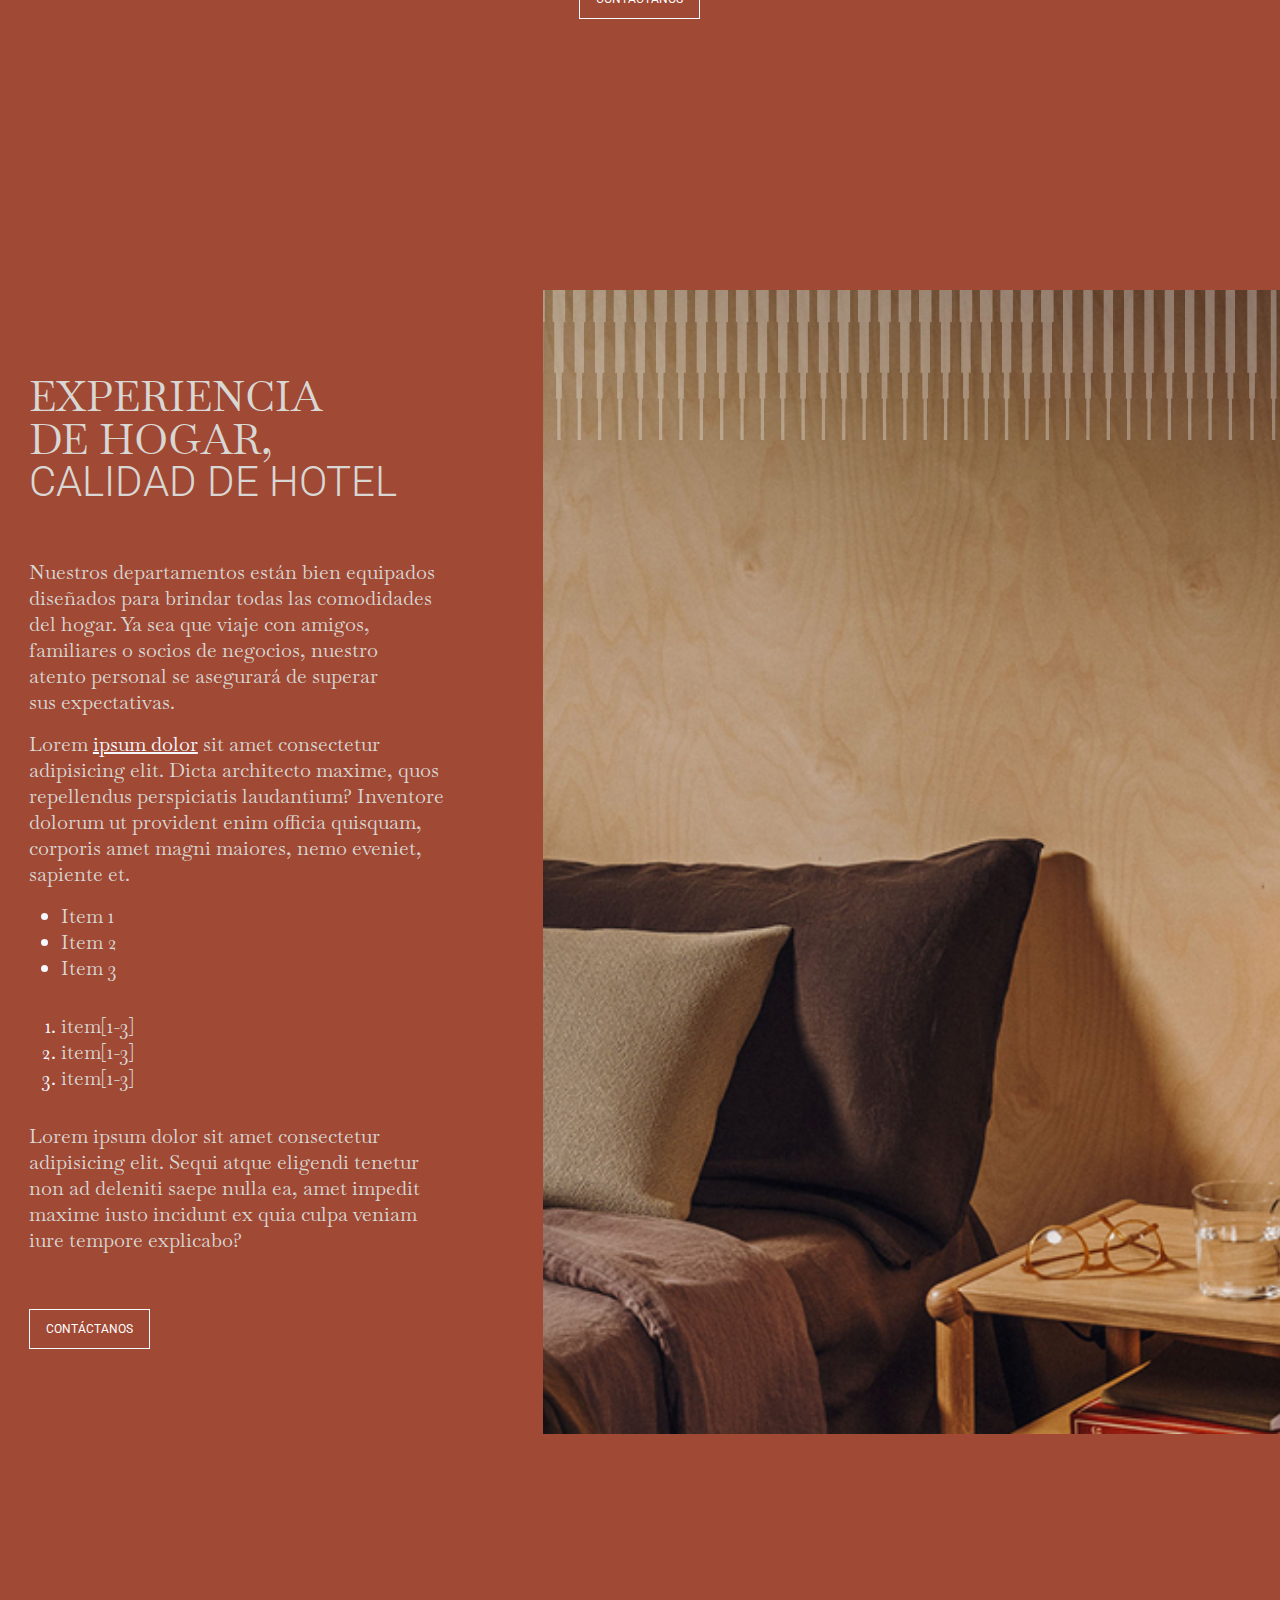
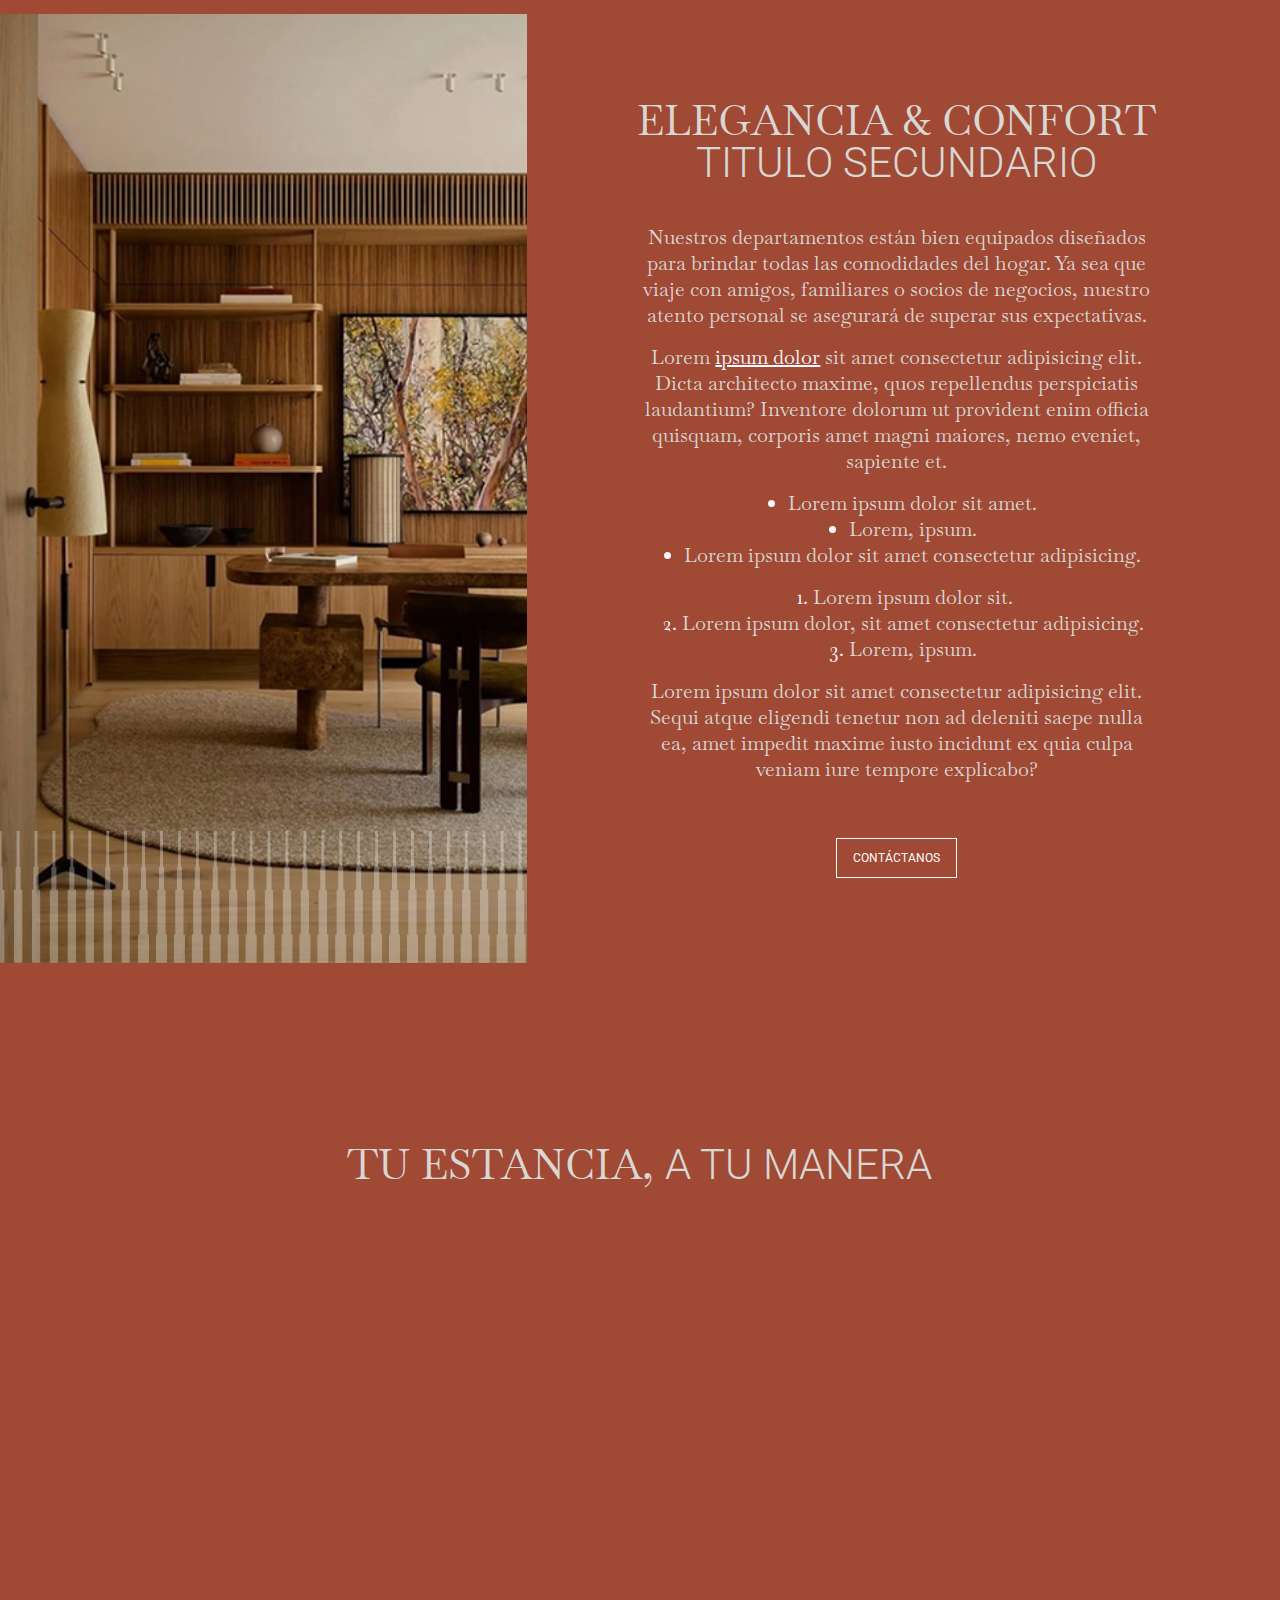
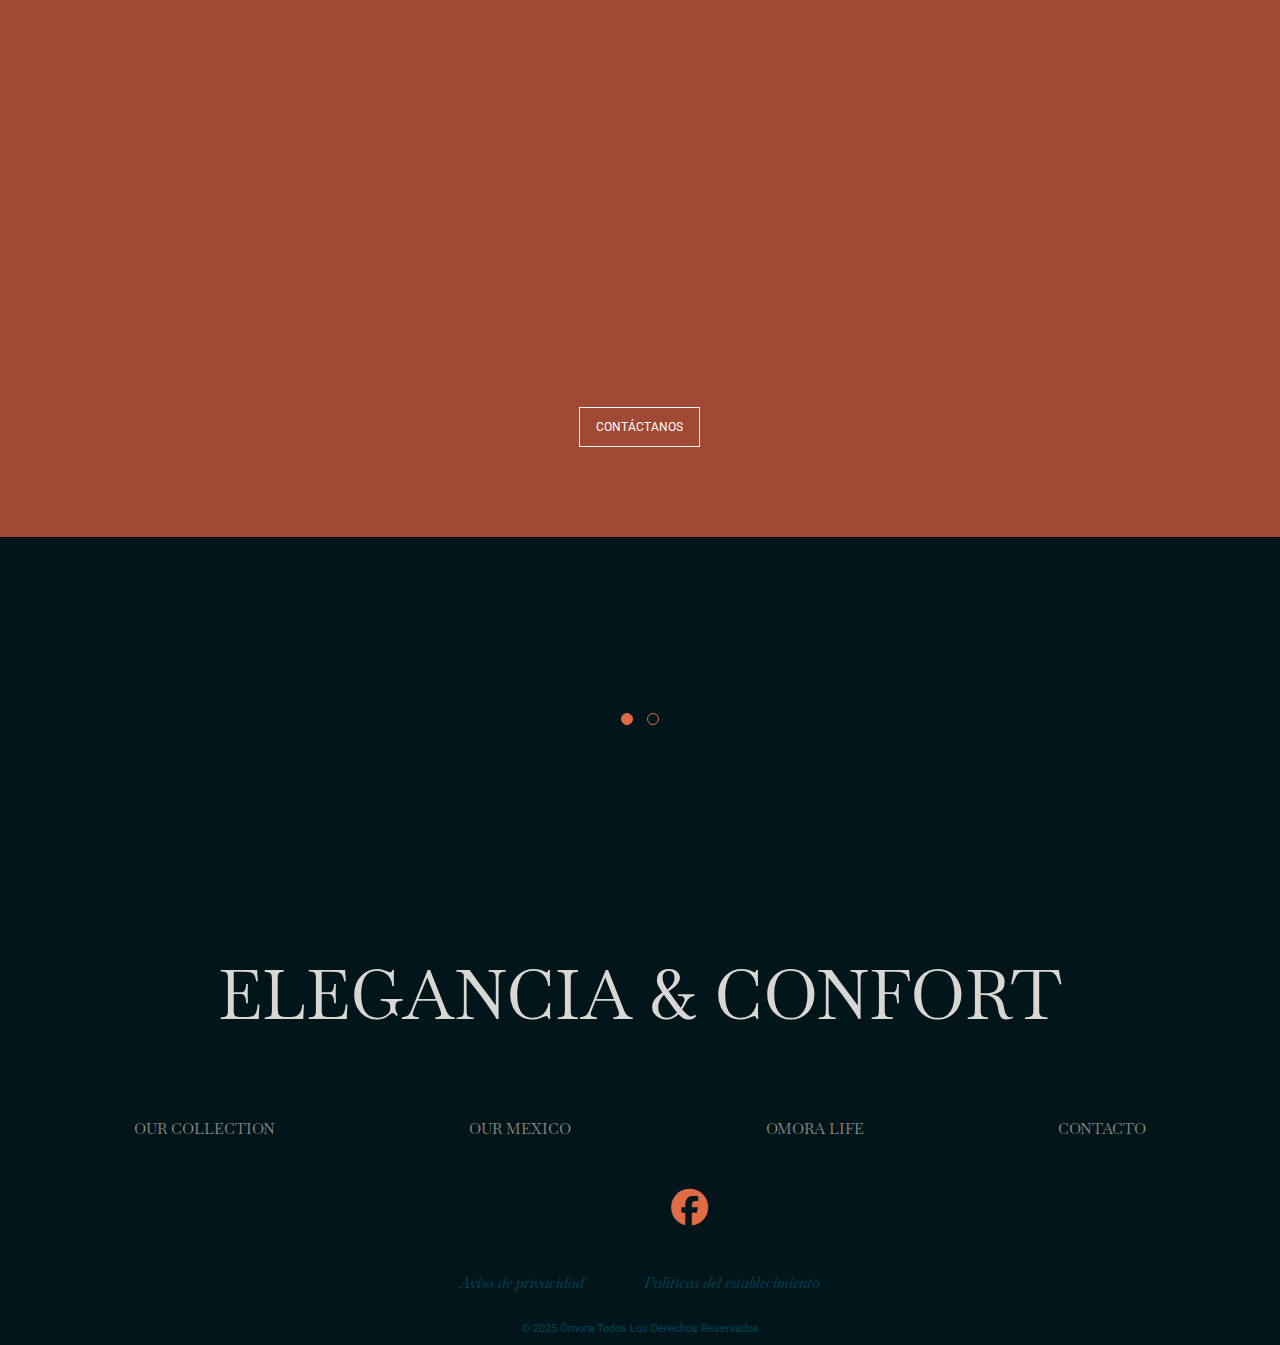
==== commit 9eb690b9: "Ajustes de Index para Bloques Centrados en Movil y Ajustes de Tablets, así como bloques agregados de" ====
--- a/index.html
+++ b/index.html
@@ -21,10 +21,10 @@
         * *
         * * * * * * * * * * * * * * * * * * * * * * * * * * * * * * * * * * * * * * * * * * * * * -->
         <section class="presentation-carousel">
-            <div class="container">
+            <div class="container p-3 pe-0 p-md-3">
                 <div class="presentation-carousel-inner">
 
-                    <div class="block-header">
+                    <div class="block-header--center">
                         <h2>
                             <span class="featured-txt">TU ESTANCIA,</span>
                             A TU MANERA
@@ -66,7 +66,7 @@
                             <h5>Polanco, CDMX</h5>
                         </div>
                         <div class="cta cta--secundary">
-                            <button>Contáctanos</button>
+                            <a href="http://google.com.mx">Contáctanos</a>
                         </div>
                     </div>
 
@@ -82,7 +82,7 @@
         <section class="featured-cards">
             <div class="container">
                 <div class="featured-cards-inner">
-                    <div class="block-header">
+                    <div class="block-header--center">
                         <h2>Tu Eliges El Nivel, <span class="featured-txt">Es Parte De Ti</span></h2>
                     </div>
                     <div class="featured-cards__cards">
@@ -131,7 +131,7 @@
                         <!-- Termina Repetidor -->
                     </div>
                     <div class="cta cta--secundary margin-top-btn">
-                        <button>Contáctanos</button>
+                        <a href="http://google.com.mx">Contáctanos</a>
                     </div>
                 </div>
             </div>  
@@ -143,7 +143,7 @@
         * *
         * * * * * * * * * * * * * * * * * * * * * * * * * * * * * * * * * * * * * * * * * * * * * -->
         <section class="left-description">
-            <div class="container-fluid p-md-0">
+            <div class="container-md p-0 p-xl-0">
                 <div class="left-description-inner">
                     <div class="left-description__left-side">
                         <div class="block-header">
@@ -170,7 +170,7 @@
                                 <p>Lorem ipsum dolor sit amet consectetur adipisicing elit. Sequi atque eligendi tenetur non ad deleniti saepe nulla ea, amet impedit maxime iusto incidunt ex quia culpa veniam iure tempore explicabo?</p>
                             </div>
                             <div class="cta cta--secundary margin-top-btn">
-                                <button>Contáctanos</button>
+                                <a href="http://google.com.mx">Contáctanos</a>
                             </div>
                         </div>
                     </div>
@@ -187,7 +187,7 @@
         * *
         * * * * * * * * * * * * * * * * * * * * * * * * * * * * * * * * * * * * * * * * * * * * * -->
         <section class="center-description">
-            <div class="container-fluid p-md-0">
+            <div class="container-sm p-lg-0">
                 <div class="center-description-inner">
                     <div class="center-description__right-side">
                         <div class="center-description__right-side-inner">
@@ -213,7 +213,7 @@
                                 <p>Lorem ipsum dolor sit amet consectetur adipisicing elit. Sequi atque eligendi tenetur non ad deleniti saepe nulla ea, amet impedit maxime iusto incidunt ex quia culpa veniam iure tempore explicabo?</p>
                             </div>
                             <div class="cta cta--secundary margin-top-btn">
-                                <button>Contáctanos</button>
+                                <a href="http://google.com.mx">Contáctanos</a>
                             </div>
                         </div>
                     </div>
@@ -233,7 +233,7 @@
         <section class="gallery">
             <div class="container">
                 <div class="gallery-inner">
-                    <div class="block-header">
+                    <div class="block-header--center">
                         <h2><span class="featured-txt">Tu Estancia, </span>A Tu Manera</h2>
                     </div>
                     <div class="gallery__grid lightgallery" id="lightgallery_1">
@@ -456,7 +456,7 @@
                         
                     </div>
                     <div class="cta cta--secundary margin-top-btn">
-                        <button>Contáctanos</button>
+                        <a href="http://google.com.mx">Contáctanos</a>
                     </div>
                 </div>
             </div>
--- a/css/style.css
+++ b/css/style.css
@@ -76,14 +76,63 @@
 }
 
 /*=== Container ===*/
+.container, .container-lg, .container-xl {
+  /* padding: 0 16px !important;
+  @include tablet{
+      padding: 0 12px !important;
+  } */
+}
 @media (min-width: 1200px) {
-  .container, .container-lg, .container-md, .container-sm, .container-xl {
-    max-width: calc(95.49% + 24px);
-  }
-}
-
+  .container, .container-lg, .container-xl {
+    max-width: calc(95.49% + 32px);
+  }
+}
+
+/*=== Container Fluido a partir de Laptop ===*/
+@media (min-width: 576px) {
+  .container-md {
+    max-width: 540px;
+  }
+}
+@media (min-width: 768px) {
+  .container-md {
+    max-width: 720px;
+  }
+}
+@media (min-width: 992px) {
+  .container-md {
+    max-width: 960px;
+  }
+}
+@media (min-width: 1200px) {
+  .container-md {
+    max-width: 100%;
+    width: 100%;
+  }
+}
+
+/*=== Container Fluido a partir de Tablet Grande ===*/
+@media (min-width: 992px) {
+  .container-sm {
+    max-width: 100%;
+    width: 100%;
+  }
+}
+
+/* .container, .container-lg, .container-xl, .container-md .container-sm{
+    padding: 0 16px !important;
+    @include tablet{
+        padding: 0 12px !important;
+    }
+} */
 /*=== Botones ===*/
-.cta button {
+.cta {
+  display: -webkit-inline-box;
+  display: -ms-inline-flexbox;
+  display: inline-flex;
+}
+.cta button,
+.cta a {
   background-color: transparent;
   border-style: none;
   padding: 12px 16px;
@@ -93,33 +142,51 @@
   text-transform: uppercase;
 }
 @media (min-width: 360px) {
-  .cta button {
+  .cta button,
+  .cta a {
     font-size: 16px;
   }
 }
 @media (min-width: 768px) {
-  .cta button {
+  .cta button,
+  .cta a {
     font-size: 12px;
   }
 }
-.cta--secundary {
+.cta--secundary, .cta--secundary-block {
   text-align: center;
 }
 @media (min-width: 768px) {
-  .cta--secundary {
+  .cta--secundary, .cta--secundary-block {
     text-align: inherit;
   }
 }
-.cta--secundary button {
+.cta--secundary button, .cta--secundary-block button,
+.cta--secundary a,
+.cta--secundary-block a {
   border: 1px solid #F6F8FF;
   color: #FFFFFF;
   min-width: 118px;
   -webkit-transition: all ease 0.3s;
   transition: all ease 0.3s;
 }
-.cta--secundary:hover button {
+.cta--secundary:hover button, .cta--secundary-block:hover button,
+.cta--secundary:hover a,
+.cta--secundary-block:hover a {
   border: 1px solid #DF6C47;
   color: #DF6C47;
+}
+.cta--secundary-block button,
+.cta--secundary-block a {
+  padding: 15px 18px;
+  font-size: 10px;
+  min-width: 80px;
+}
+@media (min-width: 768px) {
+  .cta--secundary-block button,
+  .cta--secundary-block a {
+    padding: 7px 10px;
+  }
 }
 .cta.margin-top-btn {
   margin-top: 40px;
@@ -178,7 +245,12 @@
   left: 0;
 }
 .owl-navsDots--inline .owl-nav button.owl-next {
-  right: 0;
+  right: 31px;
+}
+@media (min-width: 768px) {
+  .owl-navsDots--inline .owl-nav button.owl-next {
+    right: 0;
+  }
 }
 @media (min-width: 768px) {
   .owl-navsDots--inline .owl-nav button.owl-prev {
@@ -199,6 +271,12 @@
   -webkit-box-align: center;
       -ms-flex-align: center;
           align-items: center;
+  width: calc(100% - 31px);
+}
+@media (min-width: 768px) {
+  .owl-navsDots--inline .owl-dots {
+    width: 100%;
+  }
 }
 .owl-navsDots--inline.space-btm-lg .owl-stage-outer {
   margin-bottom: 30px;
@@ -245,11 +323,12 @@
 /*== Espacio Restante del Container (Espacios Laterales Laptop) ===*/
 /* $espacio: calc(4.51% + 39.65px); */
 body {
-  background-color: #05151B;
+  background-color: #02151B;
   color: #D8D7D3;
 }
 body.bkg--beige {
   background-color: #868782;
+  /*select*/
   /*=== Botones ===*/
   /*Apartir de aquí ir colocando el "&" en caso de que sea la clase por bloques y se borra
   el "&" de bkg--beige. En caso de que sea general desde el body a partir de aquí no debe de existir el "&" y en la clase de bkg--beige sí*/
@@ -269,24 +348,116 @@
 body.bkg--beige .owl-dots .owl-dot.active span {
   background-color: #004659;
 }
-body.bkg--beige .cta--secundary:hover button {
+body.bkg--beige .select_select {
+  position: relative;
+  width: 100%;
+}
+body.bkg--beige .select_select i {
+  border-left: 2px solid #02151B;
+  border-bottom: 2px solid #02151B;
+}
+body.bkg--beige .select_select.openSelect {
+  width: 100%;
+}
+body.bkg--beige .select_select.openSelect select:hover, body.bkg--beige .select_select.openSelect select:focus {
+  background-color: #02151B !important;
+  -webkit-box-shadow: 0 0 0 0.25rem rgba(2, 21, 27, 0.5);
+          box-shadow: 0 0 0 0.25rem rgba(2, 21, 27, 0.5);
+}
+body.bkg--beige .select_select:hover select:hover {
+  background-color: #02151B !important;
+}
+body.bkg--beige .select_select:hover select:focus {
+  -webkit-box-shadow: 0 0 0 0.25rem rgba(2, 21, 27, 0.5);
+          box-shadow: 0 0 0 0.25rem rgba(2, 21, 27, 0.5);
+}
+body.bkg--beige .cta--secundary:hover button, body.bkg--beige .cta--secundary-block:hover button,
+body.bkg--beige .cta--secundary:hover a,
+body.bkg--beige .cta--secundary-block:hover a {
   border: 1px solid #004659;
   color: #004659;
 }
-body.bkg--beige .block-description ul li::marker, body.bkg--beige .block-description--center ul li::marker, body.bkg--beige .block-description ol li::marker, body.bkg--beige .block-description--center ol li::marker {
+body.bkg--beige .block-description ul li::marker, body.bkg--beige .accordions__accordions .accordion-body ul li::marker, .accordions__accordions body.bkg--beige .accordion-body ul li::marker, body.bkg--beige .block-description--center ul li::marker, body.bkg--beige .block-description--block ul li::marker, body.bkg--beige .block-description ol li::marker, body.bkg--beige .accordions__accordions .accordion-body ol li::marker, .accordions__accordions body.bkg--beige .accordion-body ol li::marker, body.bkg--beige .block-description--center ol li::marker, body.bkg--beige .block-description--block ol li::marker {
   color: #004659;
 }
-body.bkg--beige .block-description a, body.bkg--beige .block-description--center a {
+body.bkg--beige .block-description a, body.bkg--beige .accordions__accordions .accordion-body a, .accordions__accordions body.bkg--beige .accordion-body a, body.bkg--beige .block-description--center a, body.bkg--beige .block-description--block a {
   color: #004659;
 }
-body.bkg--beige .block-description a:hover, body.bkg--beige .block-description--center a:hover {
+body.bkg--beige .block-description a:hover, body.bkg--beige .accordions__accordions .accordion-body a:hover, .accordions__accordions body.bkg--beige .accordion-body a:hover, body.bkg--beige .block-description--center a:hover, body.bkg--beige .block-description--block a:hover {
   color: rgba(0, 70, 89, 0.75);
 }
 body.bkg--beige .featured-cards .featured-cards__cards .item-card-link a:hover {
   color: #004659;
 }
+body.bkg--beige .informative-list__item .item-list ul li a:hover {
+  color: rgba(0, 70, 89, 0.75);
+}
+body.bkg--beige .informative-list__item .item-list ul li::marker {
+  color: #02151B;
+}
+body.bkg--beige .accordions__accordions .accordion-item {
+  border-bottom: 1px solid #02151B;
+}
+body.bkg--beige .accordions__accordions .accordion-item:last-child {
+  border-bottom: 1px solid #02151B;
+}
+body.bkg--beige .accordions__accordions .accordion-item:first-child {
+  border-top: 1px solid #02151B;
+}
+body.bkg--beige .accordions__accordions .accordion-button::after {
+  background-image: url("data:image/svg+xml,%3Csvg width='21' height='13' viewBox='0 0 21 13' fill='none' xmlns='http://www.w3.org/2000/svg'%3E%3Cpath d='M10.5 8.6417L18.9349 -9.68355e-08L21 2.1157L10.5 12.8731L-8.6208e-08 2.1157L2.06508 -8.87892e-07L10.5 8.6417Z' fill='%2302151B'/%3E%3C/svg%3E");
+}
+body.bkg--beige .form-block__input input,
+body.bkg--beige .form-block__input textarea {
+  border-bottom: 1px solid #02151B;
+}
+body.bkg--beige .form-block__input input::-webkit-input-placeholder, body.bkg--beige .form-block__input textarea::-webkit-input-placeholder {
+  color: rgba(216, 215, 211, 0.7);
+}
+body.bkg--beige .form-block__input input::-moz-placeholder, body.bkg--beige .form-block__input textarea::-moz-placeholder {
+  color: rgba(216, 215, 211, 0.7);
+}
+body.bkg--beige .form-block__input input:-ms-input-placeholder, body.bkg--beige .form-block__input textarea:-ms-input-placeholder {
+  color: rgba(216, 215, 211, 0.7);
+}
+body.bkg--beige .form-block__input input::-ms-input-placeholder, body.bkg--beige .form-block__input textarea::-ms-input-placeholder {
+  color: rgba(216, 215, 211, 0.7);
+}
+body.bkg--beige .form-block__input input::placeholder,
+body.bkg--beige .form-block__input textarea::placeholder {
+  color: rgba(216, 215, 211, 0.7);
+}
+body.bkg--beige .form-block__input input:focus, body.bkg--beige .form-block__input input:focus-visible,
+body.bkg--beige .form-block__input textarea:focus,
+body.bkg--beige .form-block__input textarea:focus-visible {
+  border-color: #02151B;
+  -webkit-box-shadow: 0 0 0 0.25rem #02151b !important;
+          box-shadow: 0 0 0 0.25rem #02151b !important;
+}
+body.bkg--beige .form-block__input select {
+  border-bottom: 1px solid #02151B;
+}
+body.bkg--beige .form-block__check .form-check-input[type=checkbox] {
+  border: 1px solid #02151B;
+}
+body.bkg--beige .form-block__check .form-check-input:checked {
+  background-color: #02151B;
+  border-color: #02151B;
+}
+body.bkg--beige .form-block__check label a {
+  color: #D8D7D3;
+}
+body.bkg--beige .form-block__check label a:hover {
+  color: rgba(2, 21, 27, 0.75);
+}
+body.bkg--beige .actions-description__actions .item-card::after {
+  background: -webkit-gradient(left top, left bottom, color-stop(0%, rgba(2, 21, 27, 0)), color-stop(48%, rgba(65, 76, 76, 0.26)), color-stop(92%, rgb(123, 126, 122)), color-stop(100%, rgb(134, 135, 130)));
+  background: -webkit-gradient(linear, left top, left bottom, from(rgba(2, 21, 27, 0)), color-stop(48%, rgba(65, 76, 76, 0.26)), color-stop(92%, rgb(123, 126, 122)), to(rgb(134, 135, 130)));
+  background: linear-gradient(to bottom, rgba(2, 21, 27, 0) 0%, rgba(65, 76, 76, 0.26) 48%, rgb(123, 126, 122) 92%, rgb(134, 135, 130) 100%);
+}
 body.bkg--orange {
-  background-color: #DF6C47;
+  background-color: #A04935;
+  /*select*/
   /*=== Botones ===*/
   /*Apartir de aquí ir colocando el "&" en caso de que sea la clase por bloques y se borra
   el "&" de bkg--beige. En caso de que sea general desde el body a partir de aquí no debe de existir el "&" y en la clase de bkg--beige sí*/
@@ -295,7 +466,7 @@
   color: #D8D7D3;
 }
 body.bkg--orange .owl-nav button .arrow svg:hover {
-  fill: #05151B;
+  fill: #F6F8FF;
 }
 body.bkg--orange .owl-dots .owl-dot span {
   border: 1px solid #D8D7D3;
@@ -306,21 +477,48 @@
 body.bkg--orange .owl-dots .owl-dot.active span {
   background-color: #D8D7D3;
 }
-body.bkg--orange .cta--secundary:hover button {
-  border: 1px solid #05151B;
-  color: #05151B;
-}
-body.bkg--orange .block-description ul li::marker, body.bkg--orange .block-description--center ul li::marker, body.bkg--orange .block-description ol li::marker, body.bkg--orange .block-description--center ol li::marker {
-  color: #05151B;
-}
-body.bkg--orange .block-description a, body.bkg--orange .block-description--center a {
-  color: #05151B;
-}
-body.bkg--orange .block-description a:hover, body.bkg--orange .block-description--center a:hover {
-  color: rgba(5, 21, 27, 0.75);
+body.bkg--orange .select_select {
+  position: relative;
+  width: 100%;
+}
+body.bkg--orange .select_select i {
+  border-left: 2px solid #D8D7D3;
+  border-bottom: 2px solid #D8D7D3;
+}
+body.bkg--orange .select_select.openSelect {
+  width: 100%;
+}
+body.bkg--orange .select_select.openSelect select:hover, body.bkg--orange .select_select.openSelect select:focus {
+  background-color: #02151B !important;
+  -webkit-box-shadow: 0 0 0 0.25rem rgba(2, 21, 27, 0.5);
+          box-shadow: 0 0 0 0.25rem rgba(2, 21, 27, 0.5);
+}
+body.bkg--orange .select_select:hover select:hover {
+  background-color: #02151B !important;
+}
+body.bkg--orange .select_select:hover select:focus {
+  -webkit-box-shadow: 0 0 0 0.25rem rgba(2, 21, 27, 0.5);
+          box-shadow: 0 0 0 0.25rem rgba(2, 21, 27, 0.5);
+}
+body.bkg--orange .cta--secundary:hover button, body.bkg--orange .cta--secundary-block:hover button,
+body.bkg--orange .cta--secundary:hover a,
+body.bkg--orange .cta--secundary-block:hover a {
+  border: 1px solid #FFFFFF;
+  background-color: #FFFFFF;
+  color: #02151B;
+}
+body.bkg--orange .block-description ul li::marker, body.bkg--orange .accordions__accordions .accordion-body ul li::marker, .accordions__accordions body.bkg--orange .accordion-body ul li::marker, body.bkg--orange .block-description--center ul li::marker, body.bkg--orange .block-description--block ul li::marker, body.bkg--orange .block-description ol li::marker, body.bkg--orange .accordions__accordions .accordion-body ol li::marker, .accordions__accordions body.bkg--orange .accordion-body ol li::marker, body.bkg--orange .block-description--center ol li::marker, body.bkg--orange .block-description--block ol li::marker {
+  color: #F6F8FF;
+}
+body.bkg--orange .block-description a, body.bkg--orange .accordions__accordions .accordion-body a, .accordions__accordions body.bkg--orange .accordion-body a, body.bkg--orange .block-description--center a, body.bkg--orange .block-description--block a {
+  color: #F6F8FF;
+  text-decoration: underline;
+}
+body.bkg--orange .block-description a:hover, body.bkg--orange .accordions__accordions .accordion-body a:hover, .accordions__accordions body.bkg--orange .accordion-body a:hover, body.bkg--orange .block-description--center a:hover, body.bkg--orange .block-description--block a:hover {
+  color: rgba(246, 248, 255, 0.75);
 }
 body.bkg--orange .featured-cards .featured-cards__cards .item-card-link a:hover {
-  color: #05151B;
+  color: #F6F8FF;
 }
 body.bkg--orange .featured-logos__carousel .owl-dots .owl-dot span {
   border: 1px solid #DF6C47;
@@ -330,6 +528,78 @@
 }
 body.bkg--orange .featured-logos__carousel .owl-dots .owl-dot.active span {
   background-color: #DF6C47;
+}
+body.bkg--orange .informative-list__item .item-list ul li a:hover {
+  color: rgba(246, 248, 255, 0.75);
+}
+body.bkg--orange .informative-list__item .item-list ul li::marker {
+  color: #F6F8FF;
+}
+body.bkg--orange .accordions__accordions .accordion-item {
+  border-bottom: 1px solid #F6F8FF;
+}
+body.bkg--orange .accordions__accordions .accordion-item:last-child {
+  border-bottom: 1px solid #F6F8FF;
+}
+body.bkg--orange .accordions__accordions .accordion-item:first-child {
+  border-top: 1px solid #F6F8FF;
+}
+body.bkg--orange .accordions__accordions .accordion-button::after {
+  background-image: url("data:image/svg+xml,%3Csvg width='21' height='13' viewBox='0 0 21 13' fill='none' xmlns='http://www.w3.org/2000/svg'%3E%3Cpath d='M10.5 8.6417L18.9349 -9.68355e-08L21 2.1157L10.5 12.8731L-8.6208e-08 2.1157L2.06508 -8.87892e-07L10.5 8.6417Z' fill='%23F6F8FF'/%3E%3C/svg%3E");
+}
+body.bkg--orange .form-block__input label {
+  color: #F6F8FF;
+}
+body.bkg--orange .form-block__input input,
+body.bkg--orange .form-block__input textarea {
+  border-bottom: 1px solid #D8D7D3;
+}
+body.bkg--orange .form-block__input input::-webkit-input-placeholder, body.bkg--orange .form-block__input textarea::-webkit-input-placeholder {
+  color: rgba(216, 215, 211, 0.7);
+}
+body.bkg--orange .form-block__input input::-moz-placeholder, body.bkg--orange .form-block__input textarea::-moz-placeholder {
+  color: rgba(216, 215, 211, 0.7);
+}
+body.bkg--orange .form-block__input input:-ms-input-placeholder, body.bkg--orange .form-block__input textarea:-ms-input-placeholder {
+  color: rgba(216, 215, 211, 0.7);
+}
+body.bkg--orange .form-block__input input::-ms-input-placeholder, body.bkg--orange .form-block__input textarea::-ms-input-placeholder {
+  color: rgba(216, 215, 211, 0.7);
+}
+body.bkg--orange .form-block__input input::placeholder,
+body.bkg--orange .form-block__input textarea::placeholder {
+  color: rgba(216, 215, 211, 0.7);
+}
+body.bkg--orange .form-block__input input:focus, body.bkg--orange .form-block__input input:focus-visible,
+body.bkg--orange .form-block__input textarea:focus,
+body.bkg--orange .form-block__input textarea:focus-visible {
+  border-color: #D8D7D3;
+  -webkit-box-shadow: 0 0 0 0.25rem #d8d7d3 !important;
+          box-shadow: 0 0 0 0.25rem #d8d7d3 !important;
+}
+body.bkg--orange .form-block__input select {
+  border-bottom: 1px solid #D8D7D3;
+}
+body.bkg--orange .form-block__check .form-check-input[type=checkbox] {
+  border: 1px solid #D8D7D3;
+}
+body.bkg--orange .form-block__check .form-check-input:checked {
+  background-color: #02151B;
+  border-color: #02151B;
+}
+body.bkg--orange .form-block__check label a {
+  color: #F6F8FF;
+}
+body.bkg--orange .form-block__check label a:hover {
+  color: rgba(246, 248, 255, 0.75);
+}
+body.bkg--orange .actions-description__actions .item-card-info .superindice-card h1, body.bkg--orange .actions-description__actions .item-card-info .superindice-card h2, body.bkg--orange .actions-description__actions .item-card-info .superindice-card h3, body.bkg--orange .actions-description__actions .item-card-info .superindice-card h4, body.bkg--orange .actions-description__actions .item-card-info .superindice-card h5, body.bkg--orange .actions-description__actions .item-card-info .superindice-card h6, body.bkg--orange .actions-description__actions .item-card-info .superindice-card p, body.bkg--orange .actions-description__actions .item-card-info .superindice-card span {
+  color: rgba(246, 248, 255, 0.82);
+}
+body.bkg--orange .actions-description__actions .item-card::after {
+  background: -webkit-gradient(left top, left bottom, color-stop(0%, rgba(2, 21, 27, 0)), color-stop(48%, rgba(78, 46, 39, 0.26)), color-stop(92%, rgb(147, 69, 51)), color-stop(100%, rgb(160, 73, 53)));
+  background: -webkit-gradient(linear, left top, left bottom, from(rgba(2, 21, 27, 0)), color-stop(48%, rgba(78, 46, 39, 0.26)), color-stop(92%, rgb(147, 69, 51)), to(rgb(160, 73, 53)));
+  background: linear-gradient(to bottom, rgba(2, 21, 27, 0) 0%, rgba(78, 46, 39, 0.26) 48%, rgb(147, 69, 51) 92%, rgb(160, 73, 53) 100%);
 }
 
 /*======================================================================*
@@ -346,11 +616,11 @@
 /*== Espacio Restante del Container (Espacios Laterales Laptop) ===*/
 /* $espacio: calc(4.51% + 39.65px); */
 /*=== Título ===*/
-.block-header {
+.block-header, .block-header--center {
   margin-bottom: 40px;
   color: #D8D7D3;
 }
-.block-header h1, .block-header h2, .block-header h3, .block-header h4, .block-header h5, .block-header h6 {
+.block-header h1, .block-header--center h1, .block-header h2, .block-header--center h2, .block-header h3, .block-header--center h3, .block-header h4, .block-header--center h4, .block-header h5, .block-header--center h5, .block-header h6, .block-header--center h6 {
   -webkit-font-smoothing: antialiased;
   -moz-osx-font-smoothing: grayscale;
   text-rendering: optimizeLegibility;
@@ -361,17 +631,35 @@
   text-transform: uppercase;
 }
 @media (min-width: 360px) {
-  .block-header h1, .block-header h2, .block-header h3, .block-header h4, .block-header h5, .block-header h6 {
+  .block-header h1, .block-header--center h1, .block-header h2, .block-header--center h2, .block-header h3, .block-header--center h3, .block-header h4, .block-header--center h4, .block-header h5, .block-header--center h5, .block-header h6, .block-header--center h6 {
     font-size: 38px;
   }
 }
 @media (min-width: 768px) {
-  .block-header h1, .block-header h2, .block-header h3, .block-header h4, .block-header h5, .block-header h6 {
+  .block-header h1, .block-header--center h1, .block-header h2, .block-header--center h2, .block-header h3, .block-header--center h3, .block-header h4, .block-header--center h4, .block-header h5, .block-header--center h5, .block-header h6, .block-header--center h6 {
+    font-size: 40px;
+  }
+}
+@media (min-width: 1200px) {
+  .block-header h1, .block-header--center h1, .block-header h2, .block-header--center h2, .block-header h3, .block-header--center h3, .block-header h4, .block-header--center h4, .block-header h5, .block-header--center h5, .block-header h6, .block-header--center h6 {
     font-size: 42px;
   }
 }
-.block-header .featured-txt {
+.block-header .featured-txt, .block-header--center .featured-txt {
   font-family: "Baskervville-Regular", "BlinkMacSystemFont", "Segoe UI", "Roboto", "Ubuntu", Arial, serif, sans-serif;
+}
+@media (min-width: 768px) {
+  .block-header--center {
+    width: calc((100vw - 4.51%) / 12 * 10);
+    max-width: 100%;
+    position: relative;
+    margin: 0 auto 40px;
+  }
+}
+@media (min-width: 1200px) {
+  .block-header--center {
+    width: calc((100vw - 4.51%) / 12 * 8);
+  }
 }
 
 .block-subtitle {
@@ -398,7 +686,7 @@
 }
 
 /*=== Descripción ===*/
-.block-description, .block-description--center {
+.block-description, .accordions__accordions .accordion-body, .block-description--center, .block-description--block {
   -webkit-font-smoothing: antialiased;
   -moz-osx-font-smoothing: grayscale;
   text-rendering: optimizeLegibility;
@@ -408,56 +696,56 @@
   color: #D8D7D3;
 }
 @media (min-width: 360px) {
-  .block-description, .block-description--center {
+  .block-description, .accordions__accordions .accordion-body, .block-description--center, .block-description--block {
     font-size: 24px;
   }
 }
 @media (min-width: 768px) {
-  .block-description, .block-description--center {
+  .block-description, .accordions__accordions .accordion-body, .block-description--center, .block-description--block {
     font-size: 20px;
   }
 }
-.block-description p, .block-description--center p {
+.block-description p, .accordions__accordions .accordion-body p, .block-description--center p, .block-description--block p {
   margin: 1.3rem 0;
 }
 @media (min-width: 768px) {
-  .block-description p, .block-description--center p {
+  .block-description p, .accordions__accordions .accordion-body p, .block-description--center p, .block-description--block p {
     margin: 1rem 0;
   }
 }
-.block-description ul, .block-description--center ul {
+.block-description ul, .accordions__accordions .accordion-body ul, .block-description--center ul, .block-description--block ul {
   margin: 1.3rem 0;
 }
 @media (min-width: 768px) {
-  .block-description ul, .block-description--center ul {
+  .block-description ul, .accordions__accordions .accordion-body ul, .block-description--center ul, .block-description--block ul {
     margin: 1rem 0;
   }
 }
-.block-description ul li::marker, .block-description--center ul li::marker {
+.block-description ul li::marker, .accordions__accordions .accordion-body ul li::marker, .block-description--center ul li::marker, .block-description--block ul li::marker {
   color: #DF6C47;
 }
-.block-description ol, .block-description--center ol {
+.block-description ol, .accordions__accordions .accordion-body ol, .block-description--center ol, .block-description--block ol {
   margin: 1.3rem 0;
   display: inline-block;
 }
 @media (min-width: 768px) {
-  .block-description ol, .block-description--center ol {
+  .block-description ol, .accordions__accordions .accordion-body ol, .block-description--center ol, .block-description--block ol {
     margin: 1rem 0;
   }
 }
-.block-description ol li::marker, .block-description--center ol li::marker {
+.block-description ol li::marker, .accordions__accordions .accordion-body ol li::marker, .block-description--center ol li::marker, .block-description--block ol li::marker {
   color: #DF6C47;
 }
-.block-description a, .block-description--center a {
+.block-description a, .accordions__accordions .accordion-body a, .block-description--center a, .block-description--block a {
   -webkit-transition: all ease 0.3s;
   transition: all ease 0.3s;
   color: #DF6C47;
 }
-.block-description a:hover, .block-description--center a:hover {
+.block-description a:hover, .accordions__accordions .accordion-body a:hover, .block-description--center a:hover, .block-description--block a:hover {
   color: rgba(223, 108, 71, 0.75);
 }
-@media (min-width: 768px) {
-  .block-description--center ul, .block-description--center ol {
+@media (min-width: 992px) {
+  .block-description--center ul, .block-description--block ul, .block-description--center ol, .block-description--block ol {
     display: -webkit-box;
     display: -ms-flexbox;
     display: flex;
@@ -477,6 +765,21 @@
             flex-direction: column;
   }
 }
+.block-description--block {
+  font-family: "Baskervville-Italic", "BlinkMacSystemFont", "Segoe UI", "Roboto", "Ubuntu", Arial, serif, sans-serif;
+  color: #EEEEEE;
+  margin: 0 auto;
+}
+@media (min-width: 992px) {
+  .block-description--block {
+    width: 83.3333333333%;
+  }
+}
+@media (min-width: 1200px) {
+  .block-description--block {
+    width: 66.6666666667%;
+  }
+}
 
 /*======================================================================*
     Mixing Media Query
@@ -492,7 +795,8 @@
 /*== Espacio Restante del Container (Espacios Laterales Laptop) ===*/
 /* $espacio: calc(4.51% + 39.65px); */
 footer {
-  background-color: #05151B;
+  background-color: #02151B;
+  padding-top: 35px;
 }
 footer .header-footer {
   display: -webkit-box;
@@ -767,6 +1071,14 @@
   width: 100%;
   position: relative;
 }
+.presentation-carousel .container {
+  /* padding-right: 0 !important;
+  @include tablet{
+      --bs-gutter-x: 1.5rem;
+      padding-right: calc(var(--bs-gutter-x)* .5);
+      padding-left: calc(var(--bs-gutter-x)* .5);
+  } */
+}
 .presentation-carousel-inner {
   width: 100%;
   position: relative;
@@ -776,14 +1088,22 @@
   width: 100%;
   position: relative;
 }
+.presentation-carousel__carousel .owl-stage {
+  padding-left: 0 !important;
+}
 .presentation-carousel__carousel .item .item-inner {
-  aspect-ratio: 1/0.76;
+  aspect-ratio: 0.9;
 }
 .presentation-carousel__carousel .item .item-inner img {
   width: 100%;
   height: 100%;
   -o-object-fit: cover;
      object-fit: cover;
+}
+@media (min-width: 992px) {
+  .presentation-carousel__carousel .item .item-inner {
+    aspect-ratio: 1/0.76;
+  }
 }
 .presentation-carousel__cta {
   padding-top: 35px;
@@ -828,7 +1148,12 @@
 .featured-cards-inner {
   width: 100%;
   position: relative;
-  text-align: center;
+  text-align: left;
+}
+@media (min-width: 768px) {
+  .featured-cards-inner {
+    text-align: center;
+  }
 }
 .featured-cards__cards {
   display: -webkit-box;
@@ -881,17 +1206,22 @@
 .featured-cards__cards .item-card-link a {
   text-decoration: none;
   color: #D8D7D3;
-  text-align: center;
+  text-align: left;
   width: 100%;
 }
 .featured-cards__cards .item-card-link a:hover {
   color: #DF6C47;
 }
+@media (min-width: 768px) {
+  .featured-cards__cards .item-card-link a {
+    text-align: center;
+  }
+}
 .featured-cards__cards .item-card-link a .item-card-link__bkg {
   width: 100%;
   position: relative;
   height: 100%;
-  aspect-ratio: 0.954;
+  aspect-ratio: 1/0.64;
 }
 .featured-cards__cards .item-card-link a .item-card-link__bkg img {
   width: 100%;
@@ -899,9 +1229,14 @@
   -o-object-fit: cover;
      object-fit: cover;
 }
+@media (min-width: 768px) {
+  .featured-cards__cards .item-card-link a .item-card-link__bkg {
+    aspect-ratio: 0.954;
+  }
+}
 .featured-cards__cards .item-card-link a p {
   display: inline-block;
-  padding: 16px;
+  padding: 8px 0 0 0;
   font-family: "Baskervville-Italic", "BlinkMacSystemFont", "Segoe UI", "Roboto", "Ubuntu", Arial, serif, sans-serif;
   font-size: 24px;
   letter-spacing: 0px;
@@ -914,6 +1249,7 @@
 @media (min-width: 768px) {
   .featured-cards__cards .item-card-link a p {
     font-size: 26px;
+    padding: 16px;
   }
 }
 
@@ -948,7 +1284,7 @@
   -ms-flex-wrap: wrap;
       flex-wrap: wrap;
 }
-@media (min-width: 768px) {
+@media (min-width: 1200px) {
   .left-description-inner {
     -webkit-box-orient: horizontal;
     -webkit-box-direction: normal;
@@ -963,12 +1299,24 @@
   width: 100%;
   position: relative;
 }
-@media (min-width: 768px) {
+@media (min-width: 992px) {
   .left-description__left-side {
-    padding-left: 36px;
+    /* padding-left: 36px; */
+    width: 100%;
+    /* padding-top: 75px;
+    padding-bottom: 75px; */
+    /* display: flex;
+    flex-direction: column;
+    justify-content: center;
+    flex-wrap: wrap; */
+  }
+}
+@media (min-width: 1200px) {
+  .left-description__left-side {
     width: calc((100% - 16px) / 12 * 5);
-    padding-top: 75px;
-    padding-bottom: 75px;
+    padding-left: 2.255%;
+    padding-top: 85px;
+    padding-bottom: 85px;
     display: -webkit-box;
     display: -ms-flexbox;
     display: flex;
@@ -983,11 +1331,26 @@
         flex-wrap: wrap;
   }
 }
+.left-description__left-side .block-header, .left-description__left-side .block-header--center {
+  text-align: left;
+}
+@media (min-width: 768px) {
+  .left-description__left-side .block-header, .left-description__left-side .block-header--center {
+    width: 80%;
+    position: relative;
+    left: 50%;
+    -webkit-transform: translateX(-50%);
+            transform: translateX(-50%);
+    text-align: center;
+  }
+}
 @media (min-width: 1200px) {
-  .left-description__left-side {
-    padding-left: 2.255%;
-    padding-top: 85px;
-    padding-bottom: 85px;
+  .left-description__left-side .block-header, .left-description__left-side .block-header--center {
+    text-align: left;
+    -webkit-transform: none;
+            transform: none;
+    left: 0;
+    width: 100%;
   }
 }
 @media (min-width: 1200px) {
@@ -995,12 +1358,30 @@
     width: calc((100vw - 4.51%) / 12 * 4);
   }
 }
+.left-description__left-side .block-descrition-wrap .cta--secundary, .left-description__left-side .block-descrition-wrap .cta--secundary-block {
+  text-align: center;
+}
+@media (min-width: 1200px) {
+  .left-description__left-side .block-descrition-wrap .cta--secundary, .left-description__left-side .block-descrition-wrap .cta--secundary-block {
+    text-align: left;
+  }
+}
 .left-description__right-side {
   width: 100%;
   position: relative;
   padding-bottom: 100%;
 }
 @media (min-width: 768px) {
+  .left-description__right-side {
+    padding-bottom: 70%;
+  }
+}
+@media (min-width: 992px) {
+  .left-description__right-side {
+    padding-bottom: 55%;
+  }
+}
+@media (min-width: 1200px) {
   .left-description__right-side {
     width: calc((100% - 16px) / 12 * 7);
     padding-bottom: 40.89%;
@@ -1025,8 +1406,13 @@
   left: 0;
   aspect-ratio: 1/0.25;
   height: auto;
-  max-height: 150px;
-  background-image: url("../../../assets/corporativo/pattern.svg");
+  max-height: 120px;
+  background-image: url("../assets/corporativo/pattern.svg");
+}
+@media (min-width: 992px) {
+  .left-description__right-side::after {
+    max-height: 150px;
+  }
 }
 
 /*======================================================================*
@@ -1060,7 +1446,7 @@
   -ms-flex-wrap: wrap;
       flex-wrap: wrap;
 }
-@media (min-width: 768px) {
+@media (min-width: 992px) {
   .center-description-inner {
     -webkit-box-orient: horizontal;
     -webkit-box-direction: reverse;
@@ -1074,11 +1460,12 @@
 .center-description__right-side {
   width: 100%;
   position: relative;
-}
-@media (min-width: 768px) {
+  text-align: center;
+}
+@media (min-width: 992px) {
   .center-description__right-side {
+    width: calc((100% - 16px) / 12 * 7);
     padding-right: 36px;
-    width: calc((100% - 16px) / 12 * 7);
     padding-top: 75px;
     padding-bottom: 75px;
     display: -webkit-box;
@@ -1111,12 +1498,25 @@
     width: calc((100vw - 4.51%) / 12 * 5);
   }
 }
+.center-description__right-side-inner .block-description--center, .center-description__right-side-inner .block-description--block {
+  text-align: left;
+}
+@media (min-width: 992px) {
+  .center-description__right-side-inner .block-description--center, .center-description__right-side-inner .block-description--block {
+    text-align: center;
+  }
+}
 .center-description__left-side {
   width: 100%;
   position: relative;
   padding-bottom: 100%;
 }
 @media (min-width: 768px) {
+  .center-description__left-side {
+    padding-bottom: 70%;
+  }
+}
+@media (min-width: 992px) {
   .center-description__left-side {
     width: calc((100% - 16px) / 12 * 5);
     padding-bottom: 49.16%;
@@ -1141,10 +1541,15 @@
   right: 0;
   aspect-ratio: 1/0.25;
   height: auto;
-  max-height: 150px;
-  background-image: url("../../../assets/corporativo/pattern.svg");
+  max-height: 120px;
+  background-image: url("../assets/corporativo/pattern.svg");
   -webkit-transform: rotate(180deg);
           transform: rotate(180deg);
+}
+@media (min-width: 992px) {
+  .center-description__left-side::after {
+    max-height: 150px;
+  }
 }
 
 /*======================================================================*
@@ -1196,7 +1601,7 @@
   top: 0;
   left: 0;
   z-index: 50;
-  background-color: rgba(5, 21, 27, 0);
+  background-color: rgba(2, 21, 27, 0);
   -webkit-transition: all ease-in-out 0.3s;
   transition: all ease-in-out 0.3s;
 }
@@ -1345,4 +1750,985 @@
   .featured-logos__carousel .item-logo img {
     max-height: 75px;
   }
+}
+
+/*======================================================================*
+    Mixing Media Query
+*======================================================================*/
+/*======================================================================*
+    Mixing Media Query Personalizado
+*======================================================================*/
+/*======================================================================*
+    Tipography
+*======================================================================*/
+/*== Colores Texto ===*/
+/*== Colores Corporativos ===*/
+/*== Espacio Restante del Container (Espacios Laterales Laptop) ===*/
+/* $espacio: calc(4.51% + 39.65px); */
+/*======================================================================*
+    Mixing Media Query
+*======================================================================*/
+/*======================================================================*
+    Mixing Media Query Personalizado
+*======================================================================*/
+/*======================================================================*
+    Tipography
+*======================================================================*/
+/*== Colores Texto ===*/
+/*== Colores Corporativos ===*/
+/*== Espacio Restante del Container (Espacios Laterales Laptop) ===*/
+/* $espacio: calc(4.51% + 39.65px); */
+/*=== Título ===*/
+.block-header, .block-header--center {
+  margin-bottom: 40px;
+  color: #D8D7D3;
+}
+.block-header h1, .block-header--center h1, .block-header h2, .block-header--center h2, .block-header h3, .block-header--center h3, .block-header h4, .block-header--center h4, .block-header h5, .block-header--center h5, .block-header h6, .block-header--center h6 {
+  -webkit-font-smoothing: antialiased;
+  -moz-osx-font-smoothing: grayscale;
+  text-rendering: optimizeLegibility;
+  font-family: "Roboto-Light", "BlinkMacSystemFont", "Segoe UI", "Roboto", "Ubuntu", Arial, serif, sans-serif;
+  font-size: 36px;
+  letter-spacing: 0px;
+  line-height: 1;
+  text-transform: uppercase;
+}
+@media (min-width: 360px) {
+  .block-header h1, .block-header--center h1, .block-header h2, .block-header--center h2, .block-header h3, .block-header--center h3, .block-header h4, .block-header--center h4, .block-header h5, .block-header--center h5, .block-header h6, .block-header--center h6 {
+    font-size: 38px;
+  }
+}
+@media (min-width: 768px) {
+  .block-header h1, .block-header--center h1, .block-header h2, .block-header--center h2, .block-header h3, .block-header--center h3, .block-header h4, .block-header--center h4, .block-header h5, .block-header--center h5, .block-header h6, .block-header--center h6 {
+    font-size: 40px;
+  }
+}
+@media (min-width: 1200px) {
+  .block-header h1, .block-header--center h1, .block-header h2, .block-header--center h2, .block-header h3, .block-header--center h3, .block-header h4, .block-header--center h4, .block-header h5, .block-header--center h5, .block-header h6, .block-header--center h6 {
+    font-size: 42px;
+  }
+}
+.block-header .featured-txt, .block-header--center .featured-txt {
+  font-family: "Baskervville-Regular", "BlinkMacSystemFont", "Segoe UI", "Roboto", "Ubuntu", Arial, serif, sans-serif;
+}
+@media (min-width: 768px) {
+  .block-header--center {
+    width: calc((100vw - 4.51%) / 12 * 10);
+    max-width: 100%;
+    position: relative;
+    margin: 0 auto 40px;
+  }
+}
+@media (min-width: 1200px) {
+  .block-header--center {
+    width: calc((100vw - 4.51%) / 12 * 8);
+  }
+}
+
+.block-subtitle {
+  color: #D8D7D3;
+}
+.block-subtitle h1, .block-subtitle h2, .block-subtitle h3, .block-subtitle h4, .block-subtitle h5, .block-subtitle h6, .block-subtitle p {
+  -webkit-font-smoothing: antialiased;
+  -moz-osx-font-smoothing: grayscale;
+  text-rendering: optimizeLegibility;
+  font-family: "Baskervville-Italic", "BlinkMacSystemFont", "Segoe UI", "Roboto", "Ubuntu", Arial, serif, sans-serif;
+  font-size: 24px;
+  letter-spacing: 0px;
+  line-height: 1;
+}
+@media (min-width: 360px) {
+  .block-subtitle h1, .block-subtitle h2, .block-subtitle h3, .block-subtitle h4, .block-subtitle h5, .block-subtitle h6, .block-subtitle p {
+    font-size: 28px;
+  }
+}
+@media (min-width: 768px) {
+  .block-subtitle h1, .block-subtitle h2, .block-subtitle h3, .block-subtitle h4, .block-subtitle h5, .block-subtitle h6, .block-subtitle p {
+    font-size: 26px;
+  }
+}
+
+/*=== Descripción ===*/
+.block-description, .accordions__accordions .accordion-body, .block-description--center, .block-description--block {
+  -webkit-font-smoothing: antialiased;
+  -moz-osx-font-smoothing: grayscale;
+  text-rendering: optimizeLegibility;
+  font-family: "Baskervville-Regular", "BlinkMacSystemFont", "Segoe UI", "Roboto", "Ubuntu", Arial, serif, sans-serif;
+  font-size: 22px;
+  letter-spacing: 0px;
+  color: #D8D7D3;
+}
+@media (min-width: 360px) {
+  .block-description, .accordions__accordions .accordion-body, .block-description--center, .block-description--block {
+    font-size: 24px;
+  }
+}
+@media (min-width: 768px) {
+  .block-description, .accordions__accordions .accordion-body, .block-description--center, .block-description--block {
+    font-size: 20px;
+  }
+}
+.block-description p, .accordions__accordions .accordion-body p, .block-description--center p, .block-description--block p {
+  margin: 1.3rem 0;
+}
+@media (min-width: 768px) {
+  .block-description p, .accordions__accordions .accordion-body p, .block-description--center p, .block-description--block p {
+    margin: 1rem 0;
+  }
+}
+.block-description ul, .accordions__accordions .accordion-body ul, .block-description--center ul, .block-description--block ul {
+  margin: 1.3rem 0;
+}
+@media (min-width: 768px) {
+  .block-description ul, .accordions__accordions .accordion-body ul, .block-description--center ul, .block-description--block ul {
+    margin: 1rem 0;
+  }
+}
+.block-description ul li::marker, .accordions__accordions .accordion-body ul li::marker, .block-description--center ul li::marker, .block-description--block ul li::marker {
+  color: #DF6C47;
+}
+.block-description ol, .accordions__accordions .accordion-body ol, .block-description--center ol, .block-description--block ol {
+  margin: 1.3rem 0;
+  display: inline-block;
+}
+@media (min-width: 768px) {
+  .block-description ol, .accordions__accordions .accordion-body ol, .block-description--center ol, .block-description--block ol {
+    margin: 1rem 0;
+  }
+}
+.block-description ol li::marker, .accordions__accordions .accordion-body ol li::marker, .block-description--center ol li::marker, .block-description--block ol li::marker {
+  color: #DF6C47;
+}
+.block-description a, .accordions__accordions .accordion-body a, .block-description--center a, .block-description--block a {
+  -webkit-transition: all ease 0.3s;
+  transition: all ease 0.3s;
+  color: #DF6C47;
+}
+.block-description a:hover, .accordions__accordions .accordion-body a:hover, .block-description--center a:hover, .block-description--block a:hover {
+  color: rgba(223, 108, 71, 0.75);
+}
+@media (min-width: 992px) {
+  .block-description--center ul, .block-description--block ul, .block-description--center ol, .block-description--block ol {
+    display: -webkit-box;
+    display: -ms-flexbox;
+    display: flex;
+    -ms-flex-wrap: wrap;
+        flex-wrap: wrap;
+    -webkit-box-align: center;
+        -ms-flex-align: center;
+            align-items: center;
+    -webkit-box-pack: center;
+        -ms-flex-pack: center;
+            justify-content: center;
+    -ms-flex-line-pack: center;
+        align-content: center;
+    -webkit-box-orient: vertical;
+    -webkit-box-direction: normal;
+        -ms-flex-direction: column;
+            flex-direction: column;
+  }
+}
+.block-description--block {
+  font-family: "Baskervville-Italic", "BlinkMacSystemFont", "Segoe UI", "Roboto", "Ubuntu", Arial, serif, sans-serif;
+  color: #EEEEEE;
+  margin: 0 auto;
+}
+@media (min-width: 992px) {
+  .block-description--block {
+    width: 83.3333333333%;
+  }
+}
+@media (min-width: 1200px) {
+  .block-description--block {
+    width: 66.6666666667%;
+  }
+}
+
+.accordions-inner {
+  width: 100%;
+  position: relative;
+}
+.accordions-inner .block-header, .accordions-inner .block-header--center {
+  text-align: center;
+}
+@media (min-width: 992px) {
+  .accordions-inner {
+    width: 83.75%;
+  }
+}
+.accordions__accordions {
+  margin-top: 74px;
+}
+.accordions__accordions .accordion-item {
+  background-color: transparent;
+  border-bottom: 1px solid #004659;
+  padding: 14px 0;
+}
+@media (min-width: 768px) {
+  .accordions__accordions .accordion-item {
+    padding: 34px 0;
+  }
+}
+.accordions__accordions .accordion-item:last-child {
+  border-bottom: 1px solid #004659;
+}
+.accordions__accordions .accordion-item:first-child {
+  border-top: 1px solid #004659;
+}
+.accordions__accordions .accordion-button {
+  background-color: transparent;
+  font-family: "Baskervville-Italic", "BlinkMacSystemFont", "Segoe UI", "Roboto", "Ubuntu", Arial, serif, sans-serif;
+  color: #F6F8FF;
+  font-size: 24px;
+  letter-spacing: 0px;
+  padding: 16px 0;
+}
+@media (min-width: 360px) {
+  .accordions__accordions .accordion-button {
+    font-size: 26px;
+  }
+}
+@media (min-width: 768px) {
+  .accordions__accordions .accordion-button {
+    font-size: 22px;
+  }
+}
+.accordions__accordions .accordion-button:not(.collapsed) {
+  -webkit-box-shadow: none;
+          box-shadow: none;
+}
+.accordions__accordions .accordion-button::after {
+  background-image: url("data:image/svg+xml,%3Csvg width='21' height='13' viewBox='0 0 21 13' fill='none' xmlns='http://www.w3.org/2000/svg'%3E%3Cpath d='M10.5 8.6417L18.9349 -9.68355e-08L21 2.1157L10.5 12.8731L-8.6208e-08 2.1157L2.06508 -8.87892e-07L10.5 8.6417Z' fill='%23004759'/%3E%3C/svg%3E");
+}
+.accordions__accordions .accordion-button:focus {
+  -webkit-box-shadow: none;
+          box-shadow: none;
+}
+.accordions__accordions .accordion-body {
+  padding: 34px 0 16px;
+}
+
+/*======================================================================*
+    Mixing Media Query
+*======================================================================*/
+/*======================================================================*
+    Mixing Media Query Personalizado
+*======================================================================*/
+/*======================================================================*
+    Tipography
+*======================================================================*/
+/*== Colores Texto ===*/
+/*== Colores Corporativos ===*/
+/*== Espacio Restante del Container (Espacios Laterales Laptop) ===*/
+/* $espacio: calc(4.51% + 39.65px); */
+/*select*/
+.select_select {
+  position: relative;
+  width: 100%;
+}
+.select_select select {
+  appearance: none;
+  -webkit-appearance: none;
+  -moz-appearance: none;
+  /* border: 1px solid $blue; */
+  position: relative;
+  background-color: transparent;
+  outline: none;
+  font-family: "Baskervville-Regular", "BlinkMacSystemFont", "Segoe UI", "Roboto", "Ubuntu", Arial, serif, sans-serif;
+  font-size: 22px;
+  letter-spacing: 0px;
+  color: rgba(216, 215, 211, 0.7);
+  /* padding: 23px 30px 23px 20px; */
+  width: 100%;
+  display: inline-block;
+  position: relative;
+  -webkit-transition: all ease-in-out 0.3s;
+  transition: all ease-in-out 0.3s;
+}
+@media (min-width: 360px) {
+  .select_select select {
+    font-size: 24px;
+  }
+}
+@media (min-width: 768px) {
+  .select_select select {
+    font-size: 20px;
+  }
+}
+.select_select i {
+  position: absolute;
+  right: 30px;
+  top: 50%;
+  width: 12px;
+  height: 12px;
+  border-left: 2px solid #004659;
+  border-bottom: 2px solid #004659;
+  -webkit-transform: rotate(-45deg) translateX(100%);
+          transform: rotate(-45deg) translateX(100%);
+  -webkit-transition: all ease-in-out 0.3s;
+  transition: all ease-in-out 0.3s;
+}
+.select_select.openSelect {
+  width: 100%;
+}
+.select_select.openSelect select:hover, .select_select.openSelect select:focus {
+  background-color: #004659 !important;
+  color: #FFFFFF;
+  outline: none;
+  -webkit-box-shadow: 0 0 0 0.25rem rgba(0, 70, 89, 0.5);
+          box-shadow: 0 0 0 0.25rem rgba(0, 70, 89, 0.5);
+}
+.select_select.openSelect i {
+  -webkit-transform: rotate(135deg) translateY(0%);
+          transform: rotate(135deg) translateY(0%);
+  border-left: 2px solid #FFFFFF;
+  border-bottom: 2px solid #FFFFFF;
+}
+.select_select:hover select:hover {
+  background-color: #004659 !important;
+  color: #FFFFFF;
+}
+.select_select:hover select:focus {
+  outline: none;
+  -webkit-box-shadow: 0 0 0 0.25rem rgba(0, 70, 89, 0.5);
+          box-shadow: 0 0 0 0.25rem rgba(0, 70, 89, 0.5);
+}
+.select_select:hover i {
+  border-left: 2px solid #FFFFFF;
+  border-bottom: 2px solid #FFFFFF;
+}
+
+.form-block-inner {
+  width: 100%;
+  position: relative;
+  text-align: center;
+}
+@media (min-width: 992px) {
+  .form-block-inner {
+    width: 83.75%;
+  }
+}
+.form-block__form {
+  padding-top: 25px;
+}
+.form-block__form .form-columns {
+  display: -webkit-box;
+  display: -ms-flexbox;
+  display: flex;
+  -webkit-box-orient: horizontal;
+  -webkit-box-direction: normal;
+  -ms-flex-direction: row;
+  flex-direction: row;
+  -ms-flex-wrap: wrap;
+  flex-wrap: wrap;
+  -webkit-box-align: end;
+  -ms-flex-align: end;
+  align-items: flex-end;
+  gap: 35px 16px;
+}
+.form-block__form .cta {
+  margin-top: 10px;
+  width: 100%;
+  position: relative;
+}
+@media (min-width: 768px) {
+  .form-block__form .cta {
+    margin-top: 5px;
+  }
+}
+.form-block__input {
+  width: 100%;
+  position: relative;
+}
+@media (min-width: 768px) {
+  .form-block__input {
+    width: calc((100% - 40px) / 2);
+    -webkit-box-flex: 1;
+        -ms-flex-positive: 1;
+            flex-grow: 1;
+  }
+}
+.form-block__input label {
+  width: 100%;
+  position: relative;
+  font-family: "Baskervville-Regular", "BlinkMacSystemFont", "Segoe UI", "Roboto", "Ubuntu", Arial, serif, sans-serif;
+  -webkit-font-smoothing: antialiased;
+  -moz-osx-font-smoothing: grayscale;
+  text-rendering: optimizeLegibility;
+  font-size: 22px;
+  letter-spacing: 0px;
+  color: #D8D7D3;
+  margin-bottom: 0px;
+  padding-bottom: 11px;
+  text-align: left;
+}
+@media (min-width: 360px) {
+  .form-block__input label {
+    font-size: 24px;
+  }
+}
+@media (min-width: 768px) {
+  .form-block__input label {
+    font-size: 20px;
+  }
+}
+.form-block__input input,
+.form-block__input textarea {
+  -webkit-appearance: none;
+     -moz-appearance: none;
+          appearance: none;
+  width: 100%;
+  position: relative;
+  max-width: 100%;
+  color: #D8D7D3;
+  font-family: "Baskervville-Regular", "BlinkMacSystemFont", "Segoe UI", "Roboto", "Ubuntu", Arial, serif, sans-serif;
+  -webkit-font-smoothing: antialiased;
+  -moz-osx-font-smoothing: grayscale;
+  text-rendering: optimizeLegibility;
+  font-size: 22px;
+  letter-spacing: 0px;
+  border-top: none;
+  border-left: none;
+  border-right: none;
+  border-bottom: 1px solid #004659;
+  border-radius: 0;
+  background: transparent;
+  outline: none;
+  padding: 5px 16px;
+}
+@media (min-width: 360px) {
+  .form-block__input input,
+  .form-block__input textarea {
+    font-size: 24px;
+  }
+}
+@media (min-width: 768px) {
+  .form-block__input input,
+  .form-block__input textarea {
+    font-size: 20px;
+  }
+}
+.form-block__input input::-webkit-input-placeholder, .form-block__input textarea::-webkit-input-placeholder {
+  color: rgba(216, 215, 211, 0.7);
+}
+.form-block__input input::-moz-placeholder, .form-block__input textarea::-moz-placeholder {
+  color: rgba(216, 215, 211, 0.7);
+}
+.form-block__input input:-ms-input-placeholder, .form-block__input textarea:-ms-input-placeholder {
+  color: rgba(216, 215, 211, 0.7);
+}
+.form-block__input input::-ms-input-placeholder, .form-block__input textarea::-ms-input-placeholder {
+  color: rgba(216, 215, 211, 0.7);
+}
+.form-block__input input::placeholder,
+.form-block__input textarea::placeholder {
+  color: rgba(216, 215, 211, 0.7);
+}
+.form-block__input input:focus, .form-block__input input:focus-visible,
+.form-block__input textarea:focus,
+.form-block__input textarea:focus-visible {
+  outline: 0;
+  color: #D8D7D3;
+  border-color: #004659;
+  -webkit-box-shadow: 0 0 0 0.25rem #004659 !important;
+          box-shadow: 0 0 0 0.25rem #004659 !important;
+}
+.form-block__input textarea {
+  min-height: 130px;
+  resize: none;
+}
+.form-block__input input[type=date]::-webkit-calendar-picker-indicator {
+  background-image: url("data:image/svg+xml,%3Csvg viewBox='-1 0 32 32' version='1.1' xmlns='http://www.w3.org/2000/svg' xmlns:xlink='http://www.w3.org/1999/xlink' xmlns:sketch='http://www.bohemiancoding.com/sketch/ns' fill='%23191927' stroke='%23191927'%3E%3Cg id='SVGRepo_bgCarrier' stroke-width='0'%3E%3C/g%3E%3Cg id='SVGRepo_tracerCarrier' stroke-linecap='round' stroke-linejoin='round'%3E%3C/g%3E%3Cg id='SVGRepo_iconCarrier'%3E%3Ctitle%3Ecalendar%3C/title%3E%3Cdesc%3ECreated with Sketch Beta.%3C/desc%3E%3Cdefs%3E%3C/defs%3E%3Cg id='Page-1' stroke='none' stroke-width='1' fill='none' fill-rule='evenodd' sketch:type='MSPage'%3E%3Cg id='Icon-Set' sketch:type='MSLayerGroup' transform='translate(-309.000000, -359.000000)' fill='%23191927'%3E%3Cpath d='M323,383 L325,383 L325,385 L323,385 L323,383 Z M323,387 L325,387 C326.104,387 327,386.104 327,385 L327,383 C327,381.896 326.104,381 325,381 L323,381 C321.896,381 321,381.896 321,383 L321,385 C321,386.104 321.896,387 323,387 L323,387 Z M315,383 L317,383 L317,385 L315,385 L315,383 Z M315,387 L317,387 C318.104,387 319,386.104 319,385 L319,383 C319,381.896 318.104,381 317,381 L315,381 C313.896,381 313,381.896 313,383 L313,385 C313,386.104 313.896,387 315,387 L315,387 Z M323,375 L325,375 L325,377 L323,377 L323,375 Z M323,379 L325,379 C326.104,379 327,378.104 327,377 L327,375 C327,373.896 326.104,373 325,373 L323,373 C321.896,373 321,373.896 321,375 L321,377 C321,378.104 321.896,379 323,379 L323,379 Z M315,375 L317,375 L317,377 L315,377 L315,375 Z M315,379 L317,379 C318.104,379 319,378.104 319,377 L319,375 C319,373.896 318.104,373 317,373 L315,373 C313.896,373 313,373.896 313,375 L313,377 C313,378.104 313.896,379 315,379 L315,379 Z M337,367 L311,367 L311,365 C311,363.896 311.896,363 313,363 L317,363 L317,364 C317,364.553 317.447,365 318,365 C318.553,365 319,364.553 319,364 L319,363 L329,363 L329,364 C329,364.553 329.447,365 330,365 C330.553,365 331,364.553 331,364 L331,363 L335,363 C336.104,363 337,363.896 337,365 L337,367 L337,367 Z M337,387 C337,388.104 336.104,389 335,389 L313,389 C311.896,389 311,388.104 311,387 L311,369 L337,369 L337,387 L337,387 Z M335,361 L331,361 L331,360 C331,359.448 330.553,359 330,359 C329.447,359 329,359.448 329,360 L329,361 L319,361 L319,360 C319,359.448 318.553,359 318,359 C317.447,359 317,359.448 317,360 L317,361 L313,361 C310.791,361 309,362.791 309,365 L309,387 C309,389.209 310.791,391 313,391 L335,391 C337.209,391 339,389.209 339,387 L339,365 C339,362.791 337.209,361 335,361 L335,361 Z M331,375 L333,375 L333,377 L331,377 L331,375 Z M331,379 L333,379 C334.104,379 335,378.104 335,377 L335,375 C335,373.896 334.104,373 333,373 L331,373 C329.896,373 329,373.896 329,375 L329,377 C329,378.104 329.896,379 331,379 L331,379 Z M331,383 L333,383 L333,385 L331,385 L331,383 Z M331,387 L333,387 C334.104,387 335,386.104 335,385 L335,383 C335,381.896 334.104,381 333,381 L331,381 C329.896,381 329,381.896 329,383 L329,385 C329,386.104 329.896,387 331,387 L331,387 Z' id='calendar' sketch:type='MSShapeGroup'%3E%3C/path%3E%3C/g%3E%3C/g%3E%3C/g%3E%3C/svg%3E");
+  background-size: 25px;
+  background-repeat: no-repeat;
+  padding: 10px 15px;
+  background-position: right 2px center;
+}
+@media (min-width: 768px) {
+  .form-block__input input[type=date]::-webkit-calendar-picker-indicator {
+    background-size: 30px;
+    background-position: left 0px center;
+    -webkit-transform: translateX(5px);
+            transform: translateX(5px);
+  }
+}
+.form-block__input input[type=number]::-webkit-outer-spin-button,
+.form-block__input input[type=number]::-webkit-inner-spin-button {
+  -webkit-appearance: none;
+}
+.form-block__input select {
+  border-top: none;
+  border-left: none;
+  border-right: none;
+  border-bottom: 1px solid #004659;
+  color: #D8D7D3;
+  padding: 5px 16px;
+}
+.form-block__check {
+  width: 100%;
+  position: relative;
+  display: -webkit-inline-box;
+  display: -ms-inline-flexbox;
+  display: inline-flex;
+}
+.form-block__check .form-check-input[type=checkbox] {
+  width: 20px;
+  height: 20px;
+  border: 1px solid #004659;
+  border-radius: 0 !important;
+  margin-right: 10px;
+  background-color: transparent;
+}
+.form-block__check .form-check-input:checked {
+  background-color: #004659;
+  border-color: #004659;
+}
+.form-block__check .form-check-input:checked[type=checkbox] {
+  --bs-form-check-bg-image: url(data:image/svg+xml,%3csvg xmlns="http://www.w3.org/2000/svg" viewBox="0 0 20 20"%3e%3cpath fill="none" stroke="%23fff" stroke-linecap="round" stroke-linejoin="round" stroke-width="3" d="m6 10 3 3 6-6"/%3e%3c/svg%3e);
+}
+.form-block__check label {
+  position: relative;
+  font-family: "Baskervville-Regular", "BlinkMacSystemFont", "Segoe UI", "Roboto", "Ubuntu", Arial, serif, sans-serif;
+  -webkit-font-smoothing: antialiased;
+  -moz-osx-font-smoothing: grayscale;
+  text-rendering: optimizeLegibility;
+  font-size: 22px;
+  letter-spacing: 0px;
+  color: #D8D7D3;
+  margin-bottom: 0px;
+  text-align: left;
+}
+.form-block__check label a {
+  color: #D8D7D3;
+  text-decoration: underline;
+  -webkit-transition: all ease-in-out 0.3s;
+  transition: all ease-in-out 0.3s;
+}
+.form-block__check label a:hover {
+  color: #DF6C47;
+}
+@media (min-width: 360px) {
+  .form-block__check label {
+    font-size: 24px;
+  }
+}
+@media (min-width: 768px) {
+  .form-block__check label {
+    font-size: 20px;
+  }
+}
+
+/*======================================================================*
+    Mixing Media Query
+*======================================================================*/
+/*======================================================================*
+    Mixing Media Query Personalizado
+*======================================================================*/
+/*======================================================================*
+    Tipography
+*======================================================================*/
+/*== Colores Texto ===*/
+/*== Colores Corporativos ===*/
+/*== Espacio Restante del Container (Espacios Laterales Laptop) ===*/
+/* $espacio: calc(4.51% + 39.65px); */
+.informative-list {
+  min-height: auto;
+}
+.informative-list-inner {
+  width: 100%;
+  position: relative;
+  text-align: center;
+}
+@media (min-width: 992px) {
+  .informative-list-inner {
+    width: 83.75%;
+  }
+}
+.informative-list__list {
+  display: -webkit-box;
+  display: -ms-flexbox;
+  display: flex;
+  gap: 20px 16px;
+  -ms-flex-wrap: wrap;
+      flex-wrap: wrap;
+}
+@media (min-width: 768px) {
+  .informative-list__list {
+    -webkit-box-orient: horizontal;
+    -webkit-box-direction: normal;
+        -ms-flex-direction: row;
+            flex-direction: row;
+  }
+}
+.informative-list__item {
+  width: 100%;
+  position: relative;
+  text-align: left;
+}
+@media (min-width: 768px) {
+  .informative-list__item {
+    width: calc((100% - 16px) / 2);
+  }
+}
+.informative-list__item .item-ttl {
+  color: #F6F8FF;
+  padding: 20px 0;
+}
+.informative-list__item .item-ttl h1, .informative-list__item .item-ttl h2, .informative-list__item .item-ttl h3, .informative-list__item .item-ttl h4, .informative-list__item .item-ttl h5, .informative-list__item .item-ttl h6, .informative-list__item .item-ttl p, .informative-list__item .item-ttl span {
+  font-family: "Baskervville-Regular", "BlinkMacSystemFont", "Segoe UI", "Roboto", "Ubuntu", Arial, serif, sans-serif;
+  font-size: 22px;
+  letter-spacing: 0px;
+  color: #F6F8FF;
+}
+@media (min-width: 360px) {
+  .informative-list__item .item-ttl h1, .informative-list__item .item-ttl h2, .informative-list__item .item-ttl h3, .informative-list__item .item-ttl h4, .informative-list__item .item-ttl h5, .informative-list__item .item-ttl h6, .informative-list__item .item-ttl p, .informative-list__item .item-ttl span {
+    font-size: 24px;
+  }
+}
+@media (min-width: 768px) {
+  .informative-list__item .item-ttl h1, .informative-list__item .item-ttl h2, .informative-list__item .item-ttl h3, .informative-list__item .item-ttl h4, .informative-list__item .item-ttl h5, .informative-list__item .item-ttl h6, .informative-list__item .item-ttl p, .informative-list__item .item-ttl span {
+    font-size: 20px;
+  }
+}
+.informative-list__item .item-list ul {
+  list-style: circle;
+}
+.informative-list__item .item-list ul li {
+  word-break: break-word;
+  font-family: "Baskervville-Regular", "BlinkMacSystemFont", "Segoe UI", "Roboto", "Ubuntu", Arial, serif, sans-serif;
+  font-size: 22px;
+  color: #D8D7D3;
+  letter-spacing: 0px;
+}
+@media (min-width: 360px) {
+  .informative-list__item .item-list ul li {
+    font-size: 24px;
+  }
+}
+@media (min-width: 768px) {
+  .informative-list__item .item-list ul li {
+    font-size: 20px;
+  }
+}
+.informative-list__item .item-list ul li a:hover {
+  color: #DF6C47;
+}
+.informative-list__item .item-list ul li p {
+  padding: 20px 0;
+}
+.informative-list__item .item-list ul li::marker {
+  color: #DF6C47;
+  font-size: larger;
+}
+
+/*======================================================================*
+    Mixing Media Query
+*======================================================================*/
+/*======================================================================*
+    Mixing Media Query Personalizado
+*======================================================================*/
+/*======================================================================*
+    Tipography
+*======================================================================*/
+/*== Colores Texto ===*/
+/*== Colores Corporativos ===*/
+/*== Espacio Restante del Container (Espacios Laterales Laptop) ===*/
+/* $espacio: calc(4.51% + 39.65px); */
+.our-offices-inner {
+  text-align: center;
+}
+.our-offices__offices {
+  display: -webkit-box;
+  display: -ms-flexbox;
+  display: flex;
+  -webkit-box-orient: vertical;
+  -webkit-box-direction: normal;
+      -ms-flex-direction: column;
+          flex-direction: column;
+  -ms-flex-wrap: wrap;
+      flex-wrap: wrap;
+  gap: 16px;
+  padding-top: 50px;
+}
+@media (min-width: 768px) {
+  .our-offices__offices {
+    -webkit-box-orient: horizontal;
+    -webkit-box-direction: normal;
+        -ms-flex-direction: row;
+            flex-direction: row;
+    -webkit-box-align: center;
+        -ms-flex-align: center;
+            align-items: center;
+  }
+}
+@media (min-width: 992px) {
+  .our-offices__offices {
+    -webkit-box-pack: justify;
+        -ms-flex-pack: justify;
+            justify-content: space-between;
+  }
+}
+.our-offices__offices .multimedia-element {
+  width: 100%;
+  position: relative;
+}
+@media (min-width: 768px) {
+  .our-offices__offices .multimedia-element {
+    width: calc((100% - 16px) / 12 * 6);
+  }
+}
+.our-offices__offices .multimedia-element iframe {
+  aspect-ratio: 1;
+  height: 100%;
+  width: 100%;
+  -o-object-fit: contain;
+     object-fit: contain;
+}
+@media (min-width: 768px) {
+  .our-offices__offices .multimedia-element iframe {
+    aspect-ratio: 1/0.74;
+  }
+}
+.our-offices__list {
+  width: 100%;
+  position: relative;
+}
+@media (min-width: 768px) {
+  .our-offices__list {
+    width: calc((100% - 16px) / 12 * 6);
+    -ms-flex-item-align: end;
+        -ms-grid-row-align: end;
+        align-self: end;
+  }
+}
+@media (min-width: 992px) {
+  .our-offices__list {
+    width: calc((100% - 16px) / 12 * 5);
+  }
+}
+.our-offices__list ul {
+  list-style: none;
+  padding: 0;
+  display: -webkit-box;
+  display: -ms-flexbox;
+  display: flex;
+  -webkit-box-orient: vertical;
+  -webkit-box-direction: normal;
+      -ms-flex-direction: column;
+          flex-direction: column;
+  -ms-flex-wrap: wrap;
+      flex-wrap: wrap;
+  gap: 24px;
+}
+.our-offices__list ul li {
+  text-align: left;
+}
+.our-offices__list ul li .item-office {
+  display: -webkit-box;
+  display: -ms-flexbox;
+  display: flex;
+  -webkit-box-orient: horizontal;
+  -webkit-box-direction: normal;
+      -ms-flex-direction: row;
+          flex-direction: row;
+  -ms-flex-wrap: wrap;
+      flex-wrap: wrap;
+  -webkit-box-align: center;
+      -ms-flex-align: center;
+          align-items: center;
+}
+@media (min-width: 768px) {
+  .our-offices__list ul li .item-office {
+    -webkit-box-align: start;
+        -ms-flex-align: start;
+            align-items: start;
+  }
+}
+.our-offices__list ul li .item-office-info {
+  position: relative;
+  width: 60%;
+  padding-right: 16px;
+}
+.our-offices__list ul li .item-office-info .item-office-ttl h3 {
+  font-family: "Roboto-Light", "BlinkMacSystemFont", "Segoe UI", "Roboto", "Ubuntu", Arial, serif, sans-serif;
+  color: #D8D7D3;
+  font-size: 24px;
+  letter-spacing: 0px;
+}
+.our-offices__list ul li .item-office-info .item-office-subttl p {
+  font-family: "Baskervville-Regular", "BlinkMacSystemFont", "Segoe UI", "Roboto", "Ubuntu", Arial, serif, sans-serif;
+  color: #D8D7D3;
+  font-size: 16px;
+  letter-spacing: 0px;
+}
+@media (min-width: 360px) {
+  .our-offices__list ul li .item-office-info .item-office-subttl p {
+    font-size: 14;
+  }
+}
+@media (min-width: 768px) {
+  .our-offices__list ul li .item-office-info .item-office-subttl p {
+    font-size: 12px;
+  }
+}
+.our-offices__list ul li .item-office .cta {
+  position: relative;
+  text-align: right;
+  -webkit-box-pack: end;
+      -ms-flex-pack: end;
+          justify-content: flex-end;
+  width: 40%;
+}
+
+/*======================================================================*
+    Mixing Media Query
+*======================================================================*/
+/*======================================================================*
+    Mixing Media Query Personalizado
+*======================================================================*/
+/*======================================================================*
+    Tipography
+*======================================================================*/
+/*== Colores Texto ===*/
+/*== Colores Corporativos ===*/
+/*== Espacio Restante del Container (Espacios Laterales Laptop) ===*/
+/* $espacio: calc(4.51% + 39.65px); */
+.actions-description-inner {
+  display: -webkit-box;
+  display: -ms-flexbox;
+  display: flex;
+  -webkit-box-orient: horizontal;
+  -webkit-box-direction: normal;
+      -ms-flex-direction: row;
+          flex-direction: row;
+  -ms-flex-wrap: wrap;
+      flex-wrap: wrap;
+  -webkit-box-align: center;
+      -ms-flex-align: center;
+          align-items: center;
+  gap: 30px;
+}
+@media (min-width: 992px) {
+  .actions-description-inner {
+    gap: 16px;
+  }
+}
+.actions-description__actions, .actions-description__description {
+  width: 100%;
+  position: relative;
+}
+@media (min-width: 992px) {
+  .actions-description__actions, .actions-description__description {
+    width: calc((100% - 16px) / 2);
+  }
+}
+.actions-description__actions {
+  display: -webkit-box;
+  display: -ms-flexbox;
+  display: flex;
+  -webkit-box-orient: horizontal;
+  -webkit-box-direction: normal;
+      -ms-flex-direction: row;
+          flex-direction: row;
+  -ms-flex-wrap: wrap;
+      flex-wrap: wrap;
+  -webkit-box-align: center;
+      -ms-flex-align: center;
+          align-items: center;
+  gap: 16px;
+}
+.actions-description__actions .item-card {
+  width: 100%;
+  position: relative;
+  background-size: cover;
+  background-repeat: no-repeat;
+  height: 100%;
+  aspect-ratio: 1;
+  -webkit-box-flex: 1;
+      -ms-flex-positive: 1;
+          flex-grow: 1;
+  padding: 16px;
+}
+@media (min-width: 768px) {
+  .actions-description__actions .item-card {
+    width: calc((100% - 16px) / 2);
+  }
+}
+.actions-description__actions .item-card-info {
+  width: 100%;
+  position: relative;
+  display: -webkit-box;
+  display: -ms-flexbox;
+  display: flex;
+  -webkit-box-align: start;
+      -ms-flex-align: start;
+          align-items: flex-start;
+  -webkit-box-orient: vertical;
+  -webkit-box-direction: normal;
+      -ms-flex-direction: column;
+          flex-direction: column;
+  height: 100%;
+  -webkit-box-pack: end;
+      -ms-flex-pack: end;
+          justify-content: flex-end;
+  -ms-flex-wrap: wrap;
+      flex-wrap: wrap;
+  z-index: 100;
+}
+.actions-description__actions .item-card-info .superindice-card h1, .actions-description__actions .item-card-info .superindice-card h2, .actions-description__actions .item-card-info .superindice-card h3, .actions-description__actions .item-card-info .superindice-card h4, .actions-description__actions .item-card-info .superindice-card h5, .actions-description__actions .item-card-info .superindice-card h6, .actions-description__actions .item-card-info .superindice-card p, .actions-description__actions .item-card-info .superindice-card span {
+  -webkit-font-smoothing: antialiased;
+  -moz-osx-font-smoothing: grayscale;
+  text-rendering: optimizeLegibility;
+  font-family: "Baskervville-Italic", "BlinkMacSystemFont", "Segoe UI", "Roboto", "Ubuntu", Arial, serif, sans-serif;
+  letter-spacing: 0px;
+  font-size: 18px;
+  color: rgba(255, 255, 255, 0.6);
+}
+@media (min-width: 768px) {
+  .actions-description__actions .item-card-info .superindice-card h1, .actions-description__actions .item-card-info .superindice-card h2, .actions-description__actions .item-card-info .superindice-card h3, .actions-description__actions .item-card-info .superindice-card h4, .actions-description__actions .item-card-info .superindice-card h5, .actions-description__actions .item-card-info .superindice-card h6, .actions-description__actions .item-card-info .superindice-card p, .actions-description__actions .item-card-info .superindice-card span {
+    font-size: 16px;
+  }
+}
+.actions-description__actions .item-card-info .ttl-card {
+  width: 100%;
+  position: relative;
+}
+.actions-description__actions .item-card-info .ttl-card h1, .actions-description__actions .item-card-info .ttl-card h2, .actions-description__actions .item-card-info .ttl-card h3, .actions-description__actions .item-card-info .ttl-card h4, .actions-description__actions .item-card-info .ttl-card h5, .actions-description__actions .item-card-info .ttl-card h6, .actions-description__actions .item-card-info .ttl-card p, .actions-description__actions .item-card-info .ttl-card span {
+  -webkit-font-smoothing: antialiased;
+  -moz-osx-font-smoothing: grayscale;
+  text-rendering: optimizeLegibility;
+  font-family: "Roboto-Light", "BlinkMacSystemFont", "Segoe UI", "Roboto", "Ubuntu", Arial, serif, sans-serif;
+  letter-spacing: 0px;
+  font-size: 24px;
+  color: #FFFFFF;
+}
+.actions-description__actions .item-card-info .cta {
+  margin-top: 8px;
+}
+.actions-description__actions .item-card::after {
+  content: "";
+  position: absolute;
+  width: 100%;
+  height: 100%;
+  top: 0;
+  left: 0;
+  z-index: 50;
+  top: calc(0% + 1px);
+  background: -webkit-gradient(left top, left bottom, color-stop(0%, rgba(2, 21, 27, 0)), color-stop(48%, rgba(2, 21, 27, 0.26)), color-stop(92%, rgb(2, 21, 27)), color-stop(100%, rgb(2, 21, 27)));
+  background: -webkit-gradient(linear, left top, left bottom, from(rgba(2, 21, 27, 0)), color-stop(48%, rgba(2, 21, 27, 0.26)), color-stop(92%, rgb(2, 21, 27)), to(rgb(2, 21, 27)));
+  background: linear-gradient(to bottom, rgba(2, 21, 27, 0) 0%, rgba(2, 21, 27, 0.26) 48%, rgb(2, 21, 27) 92%, rgb(2, 21, 27) 100%);
+}
+.actions-description__description {
+  text-align: center;
+  /* @include tablet-xl{
+      padding: 75px 0;
+  } */
+}
+.actions-description__description .block-description--center, .actions-description__description .block-description--block {
+  text-align: left;
+}
+@media (min-width: 992px) {
+  .actions-description__description .block-description--center, .actions-description__description .block-description--block {
+    text-align: center;
+  }
 }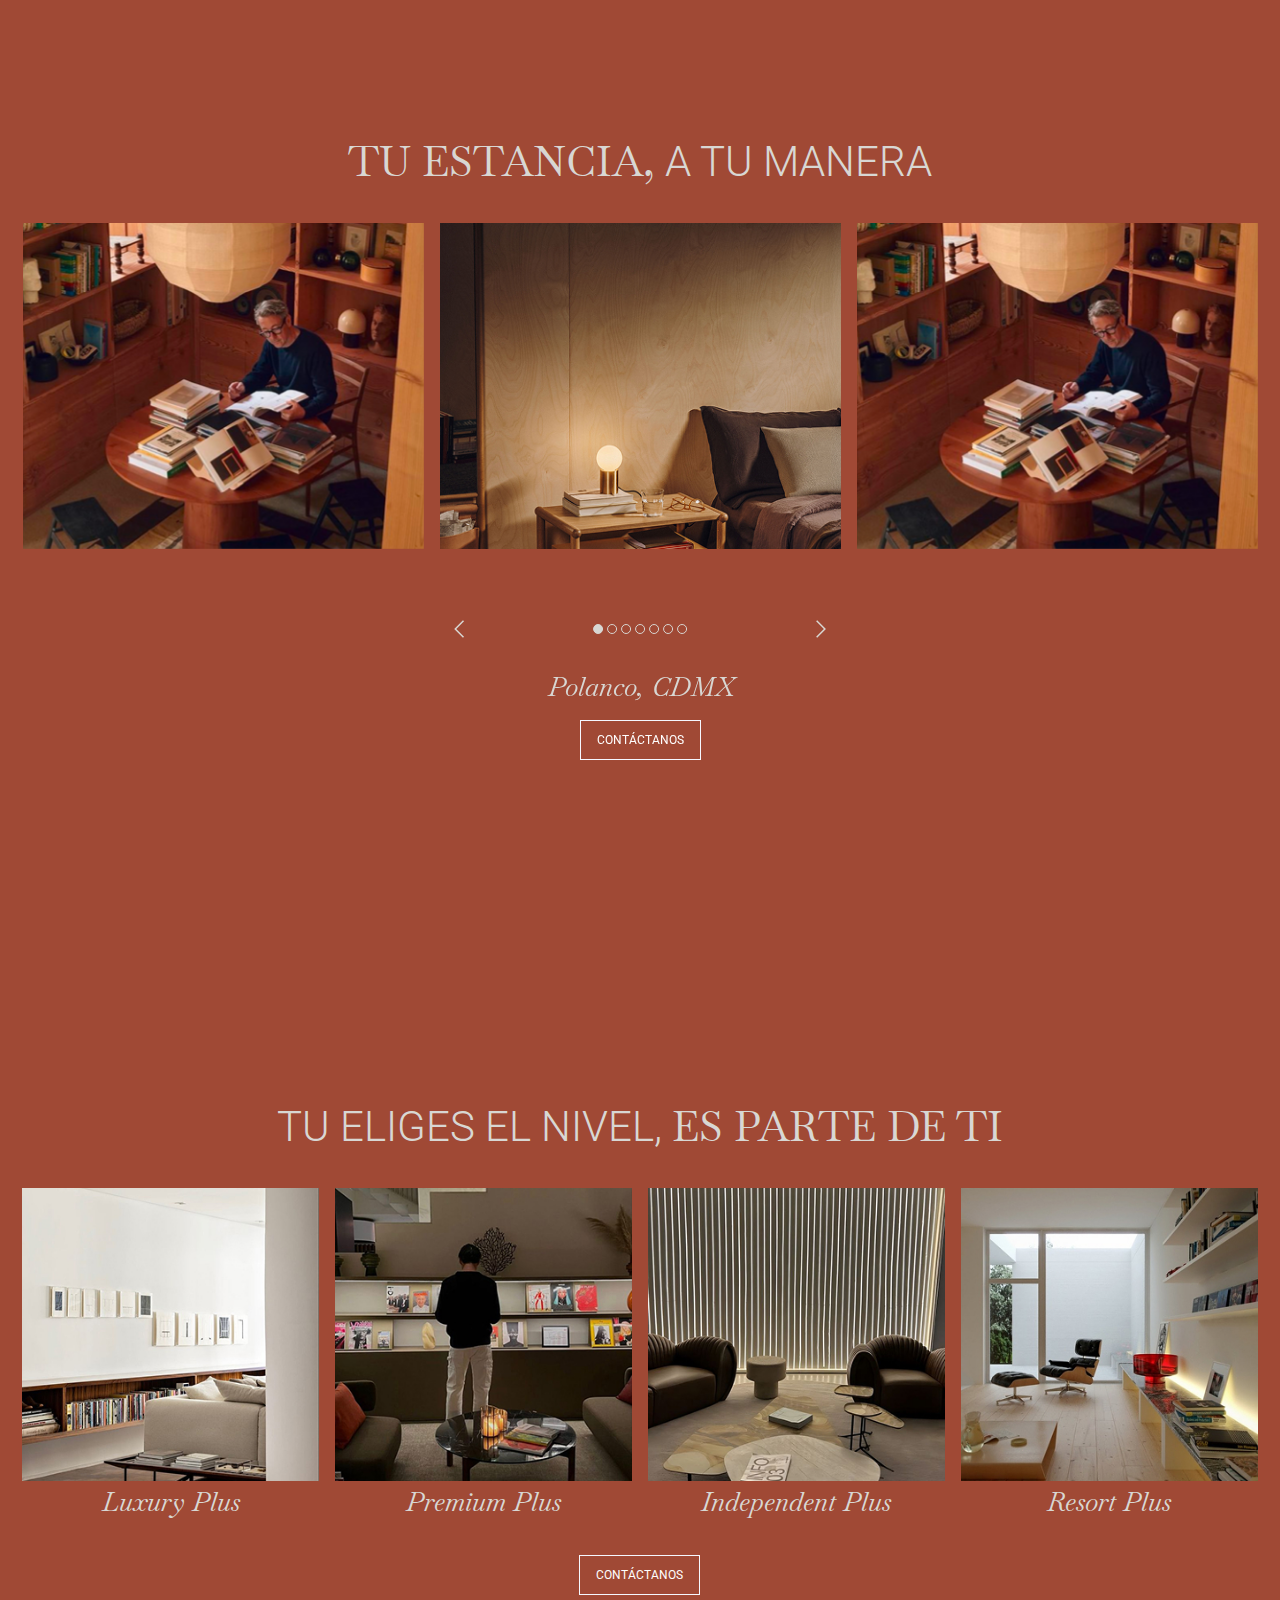
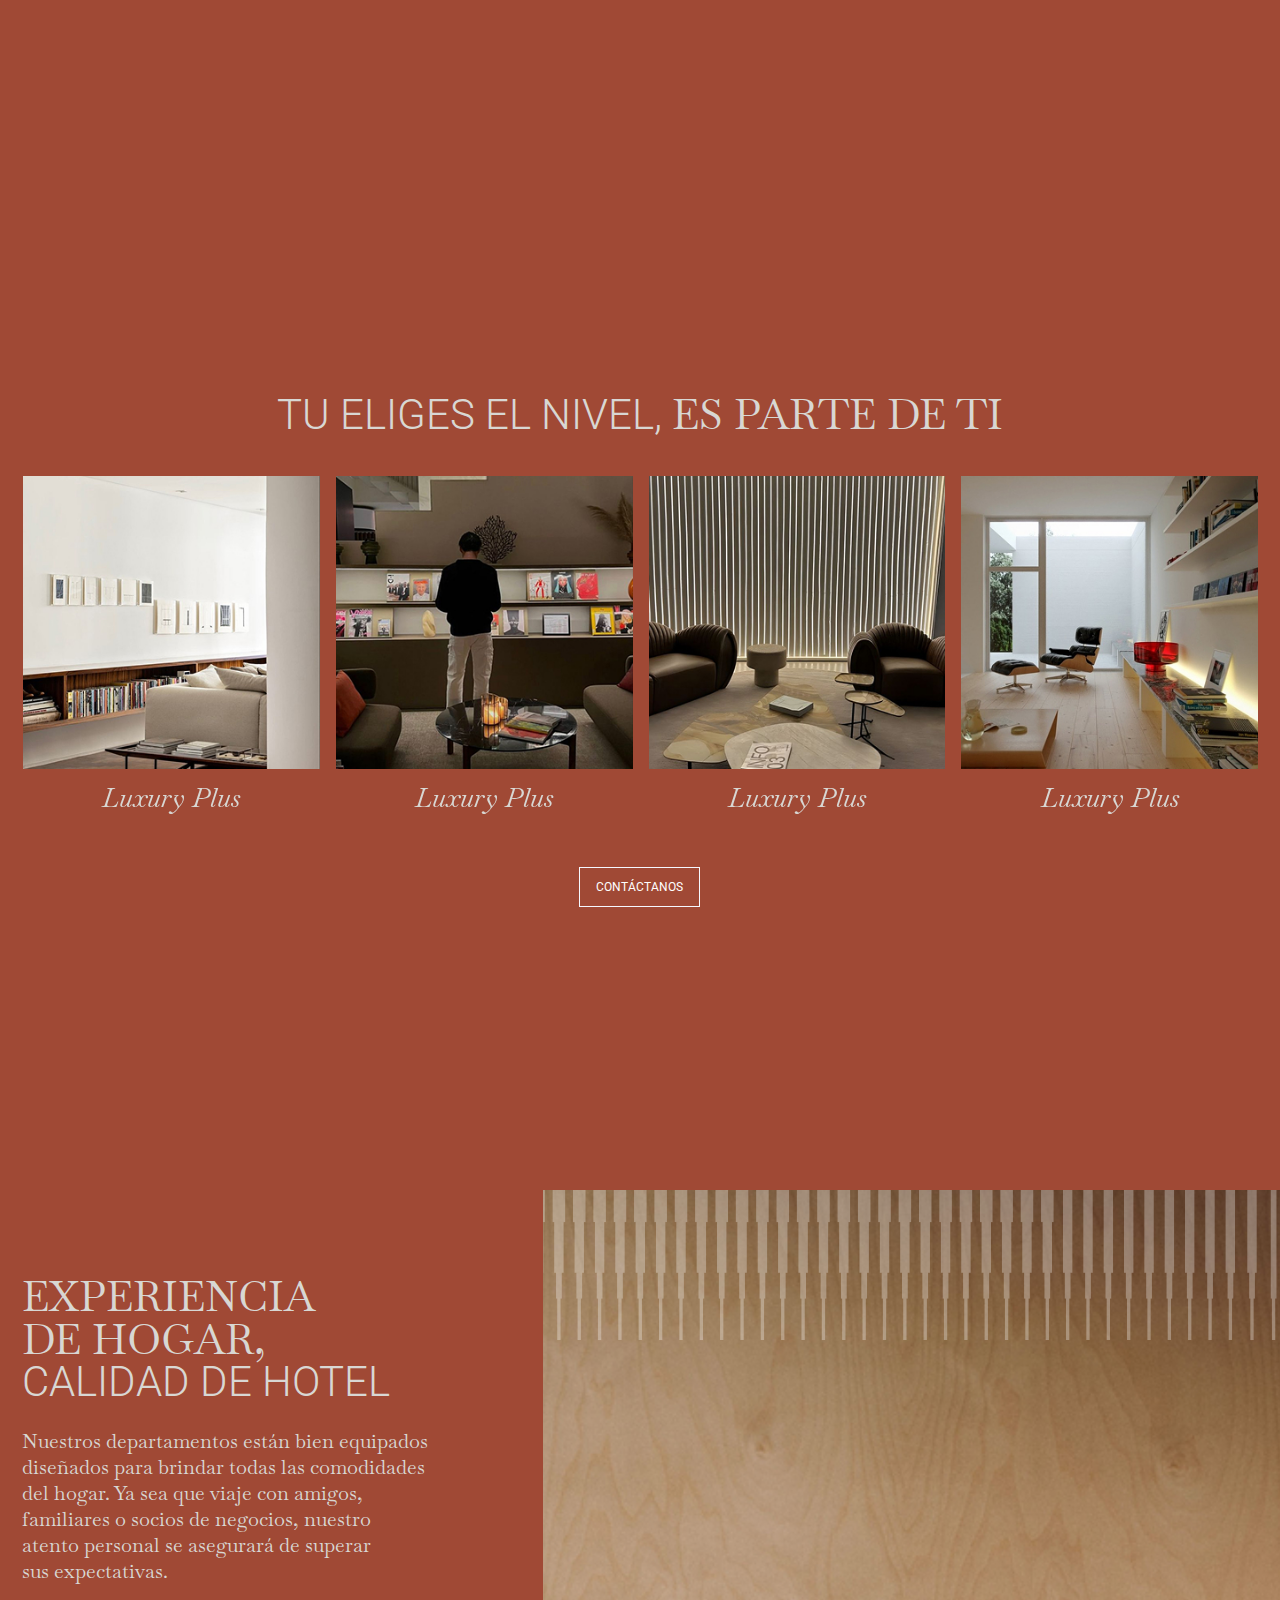
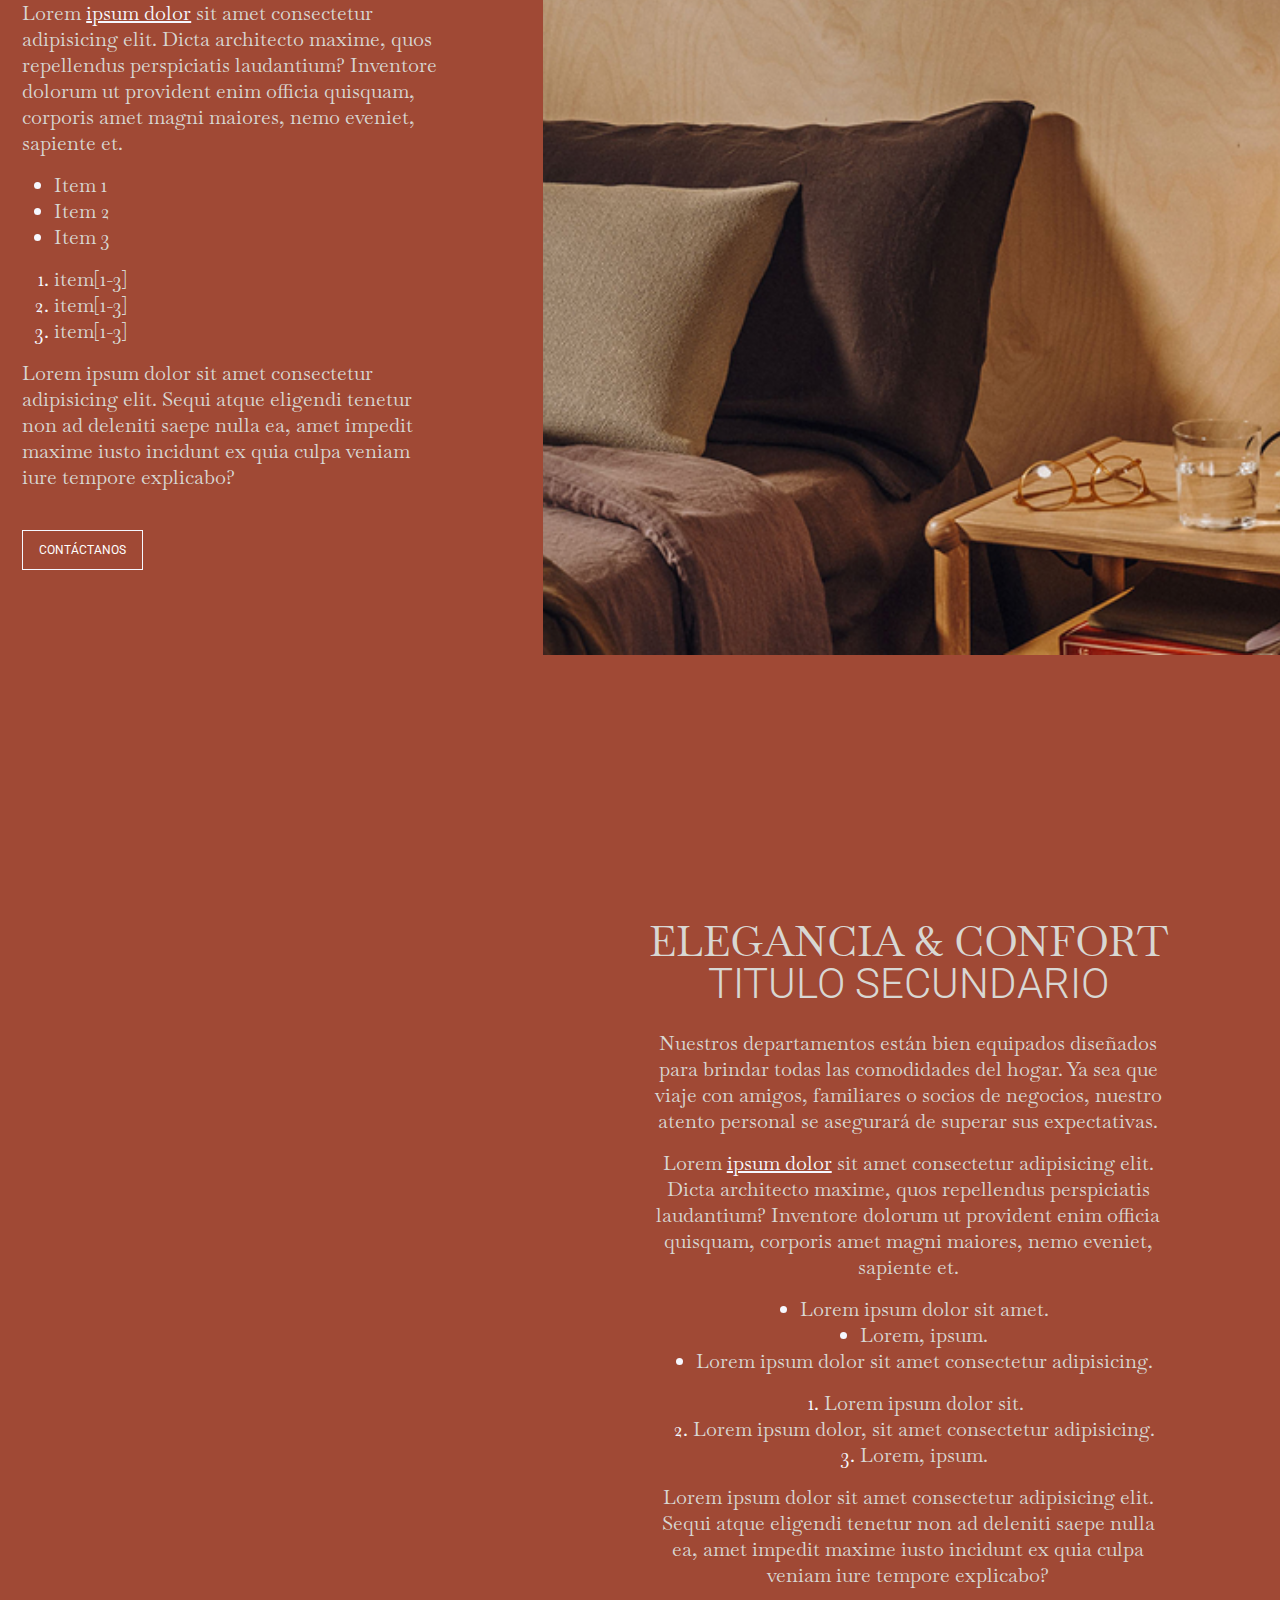
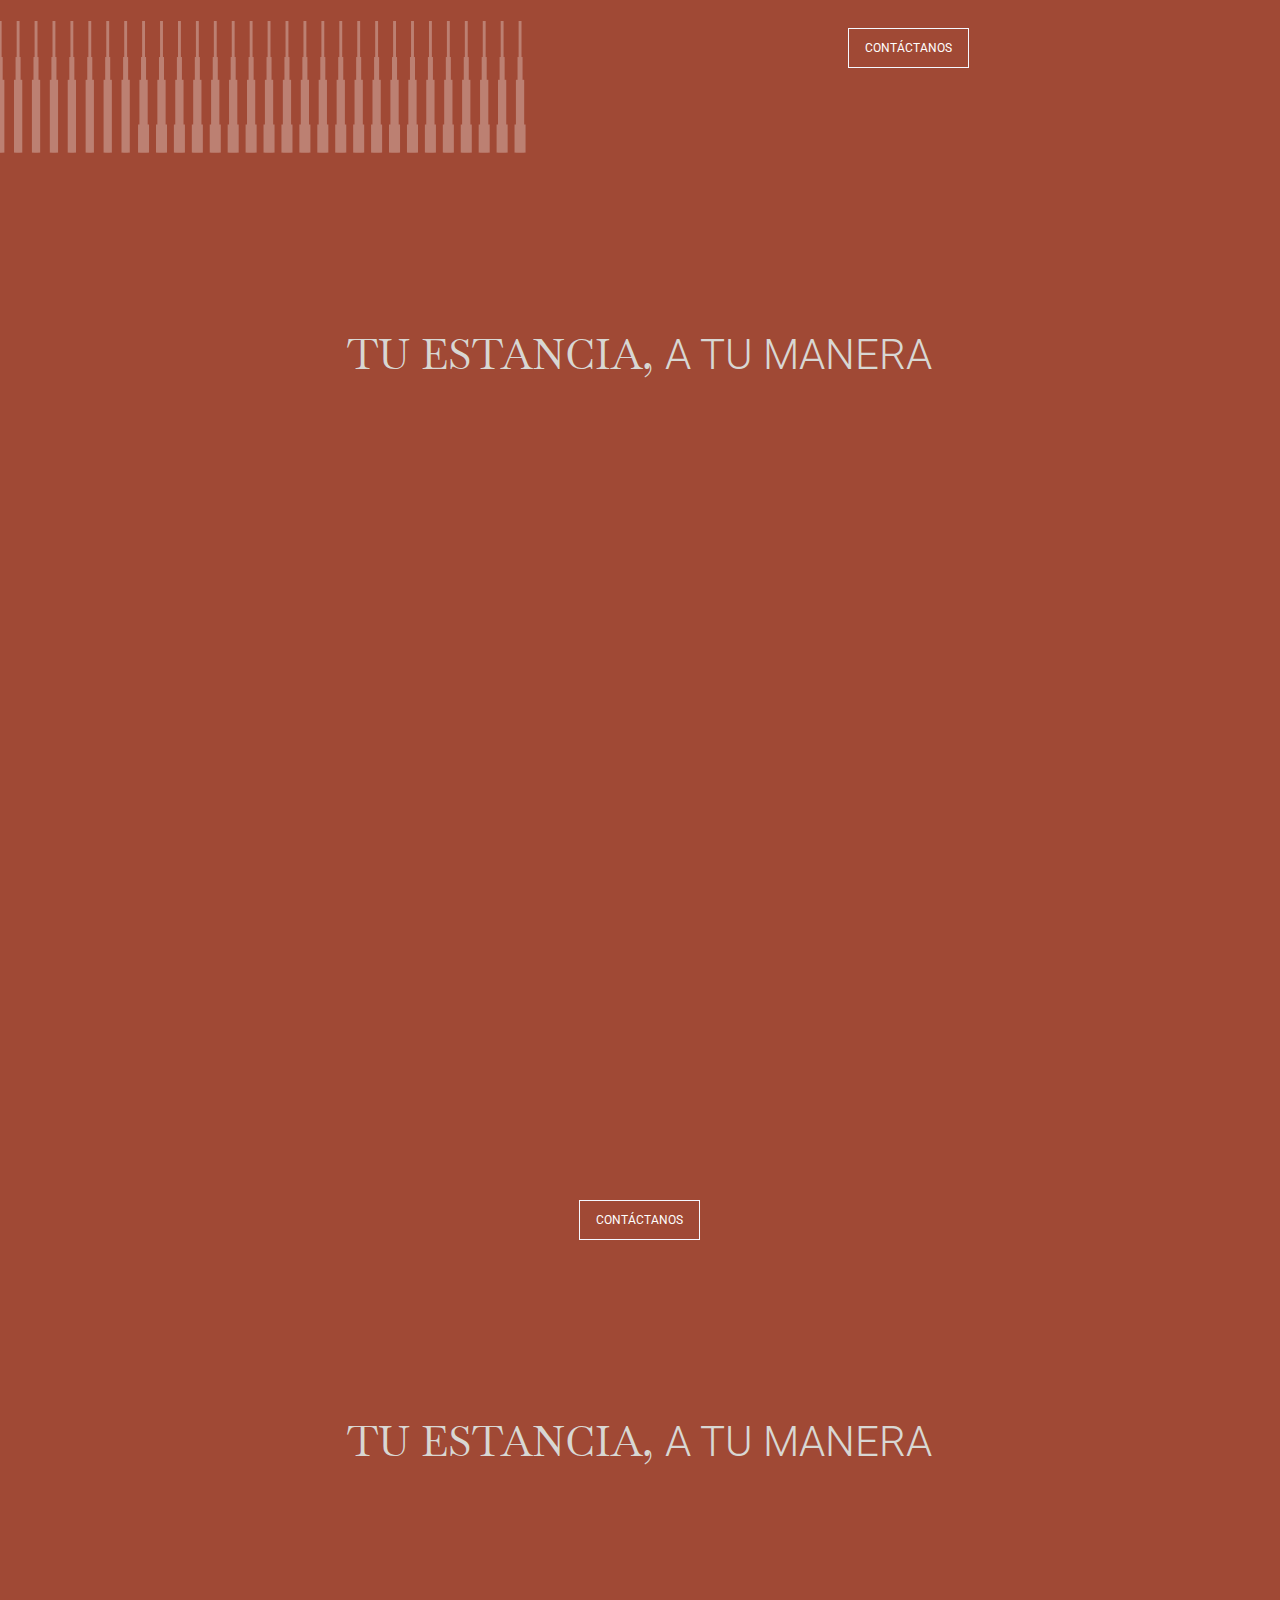
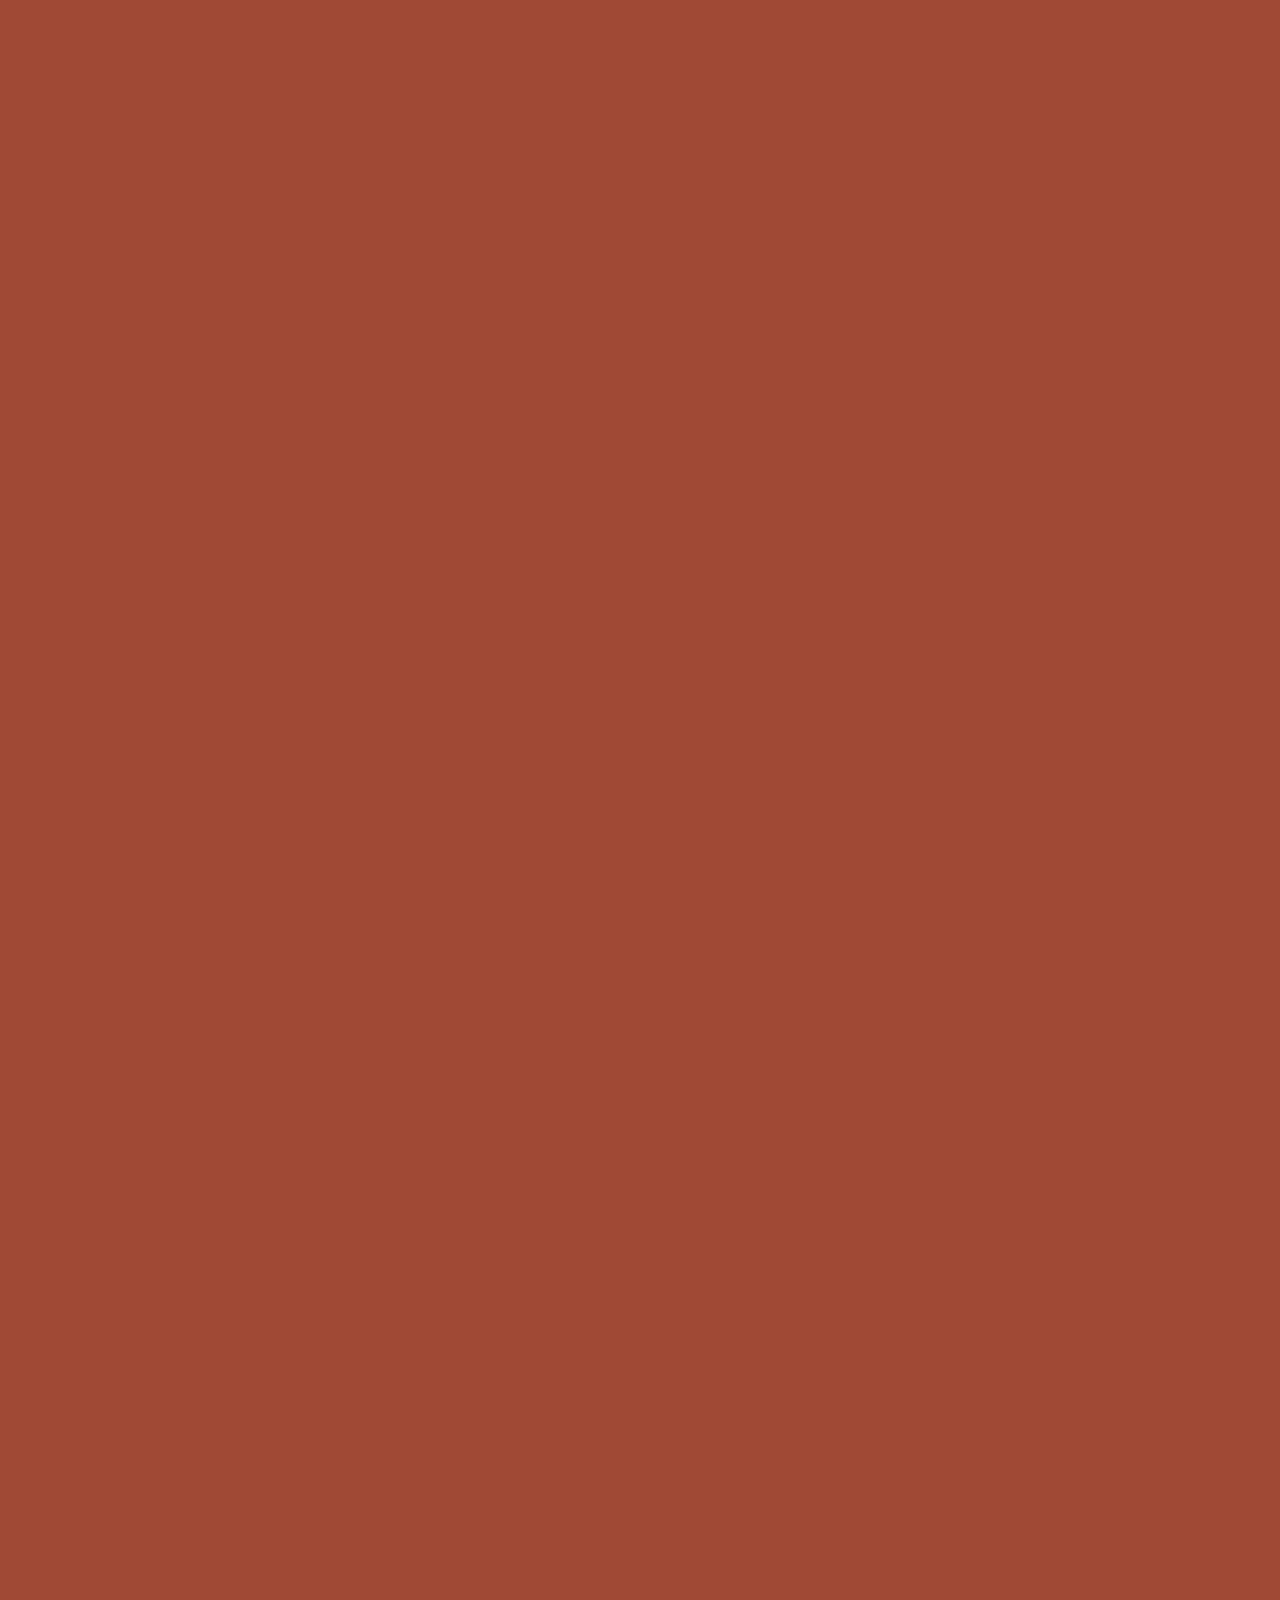
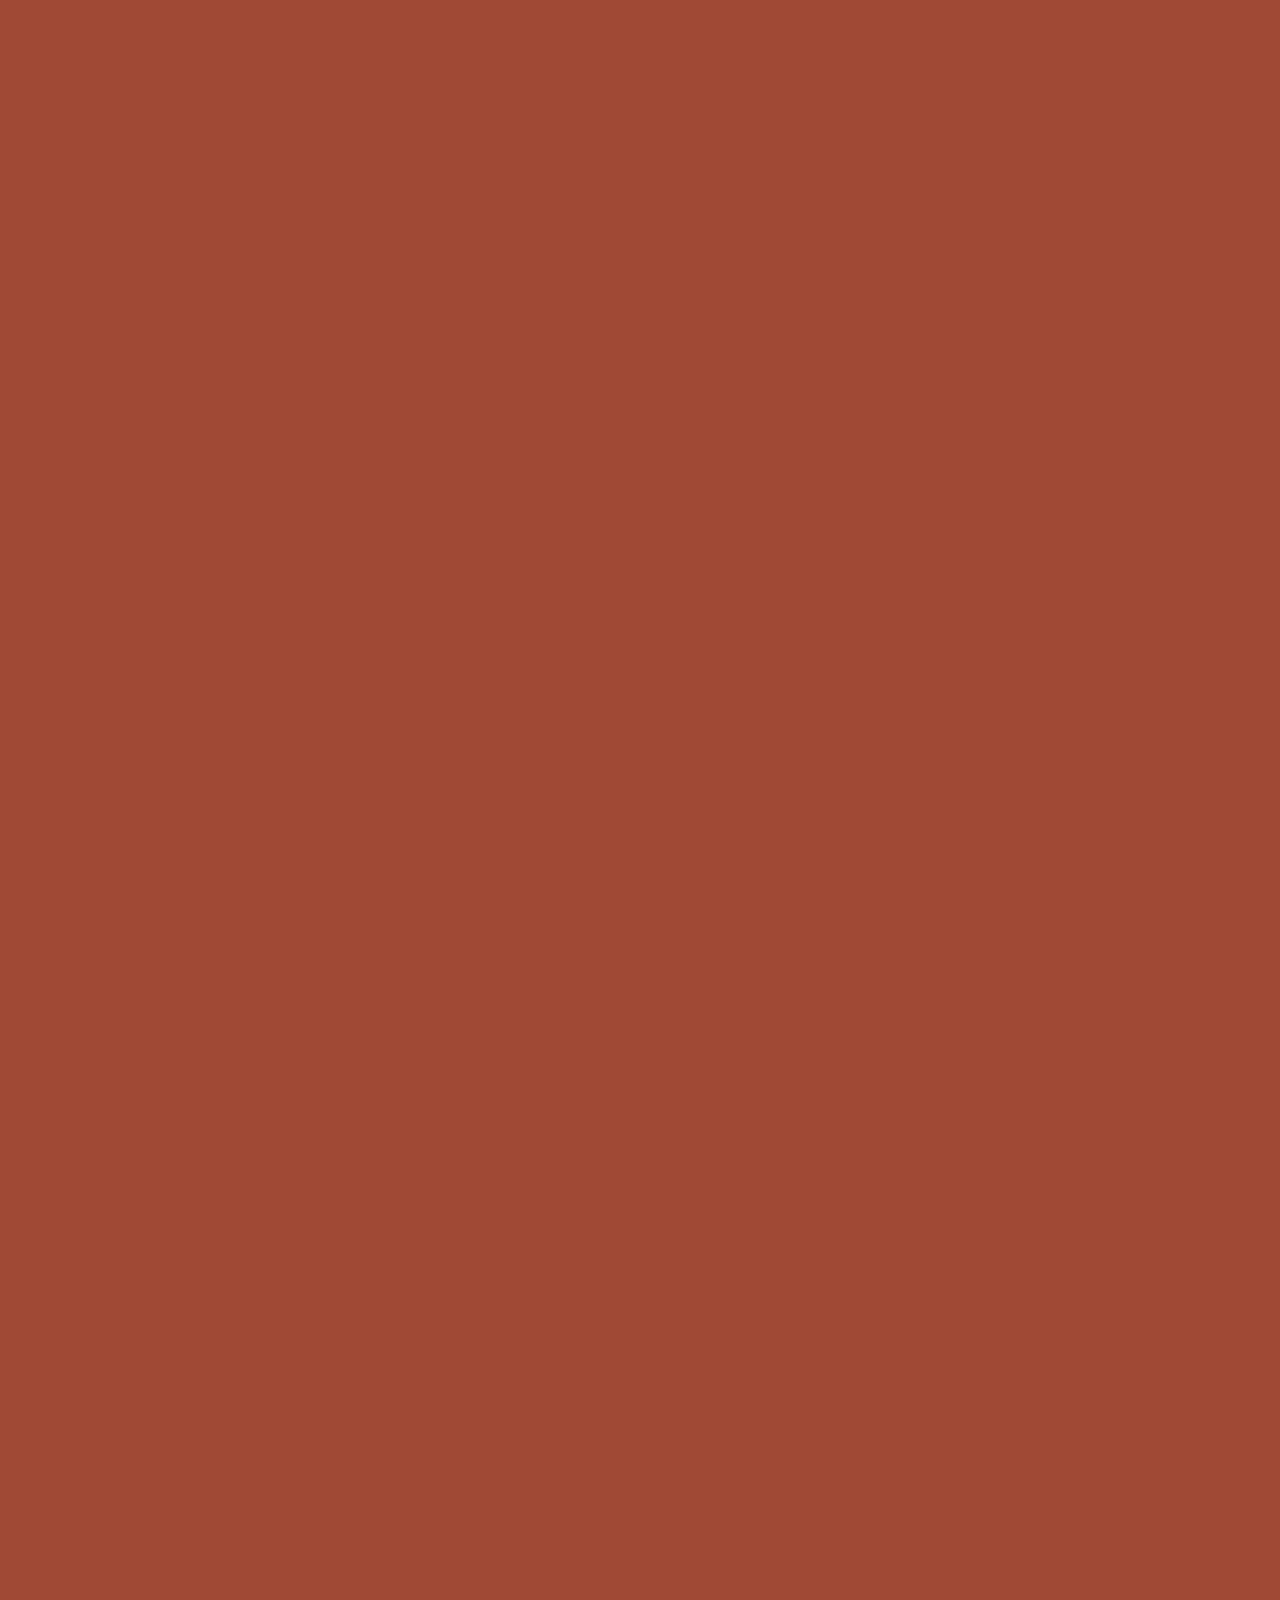
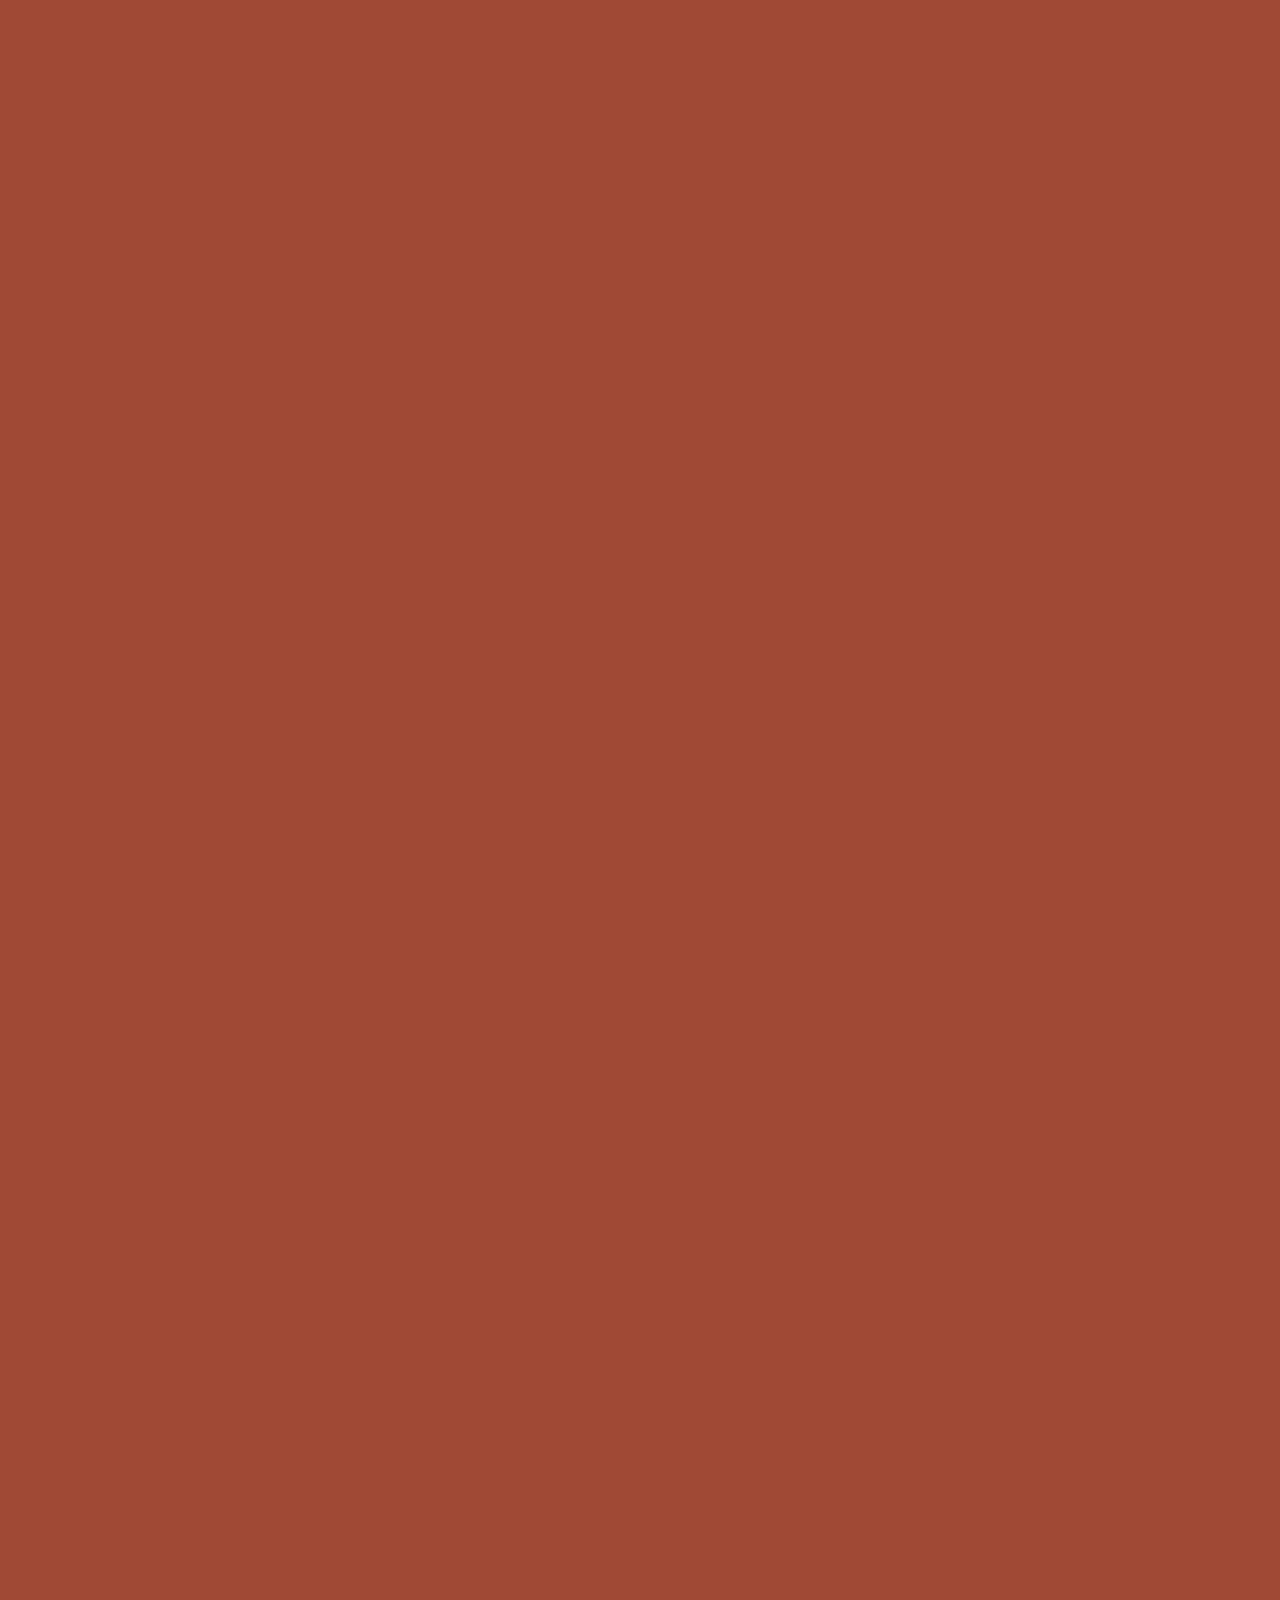
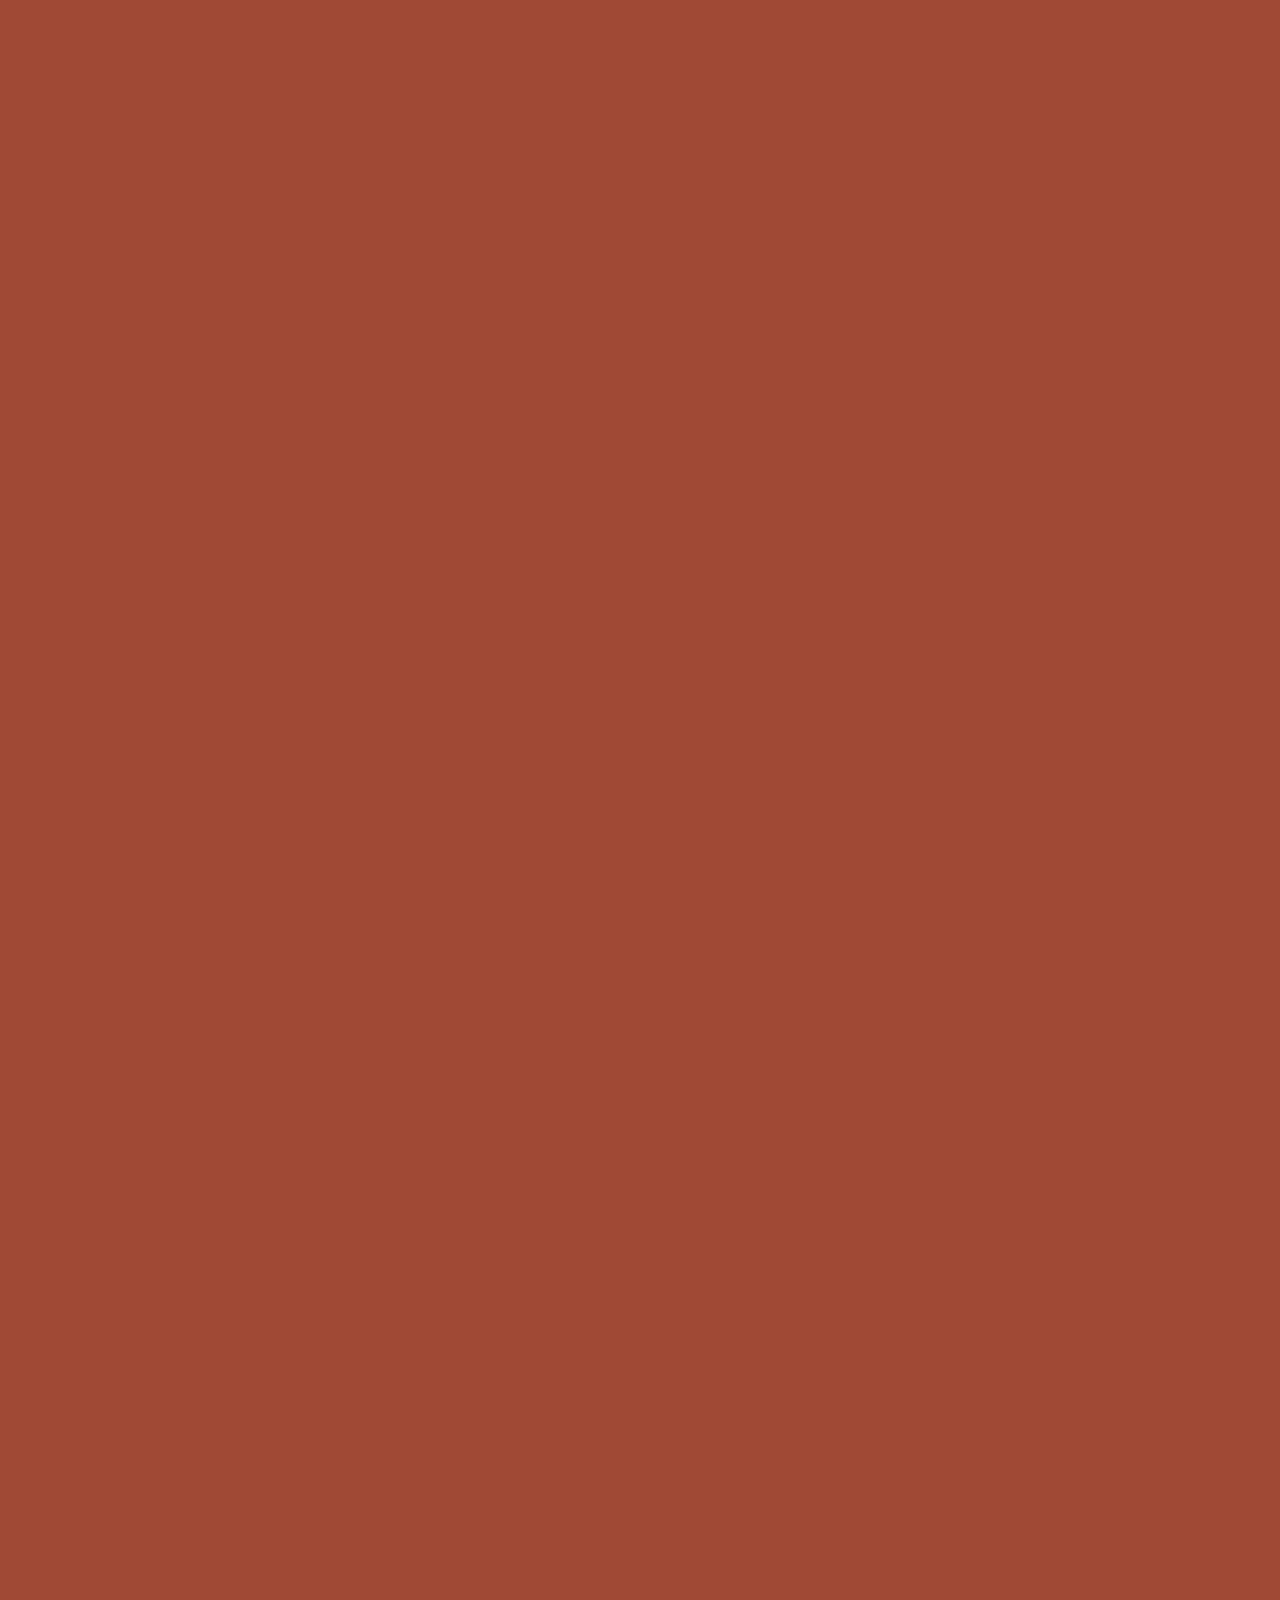
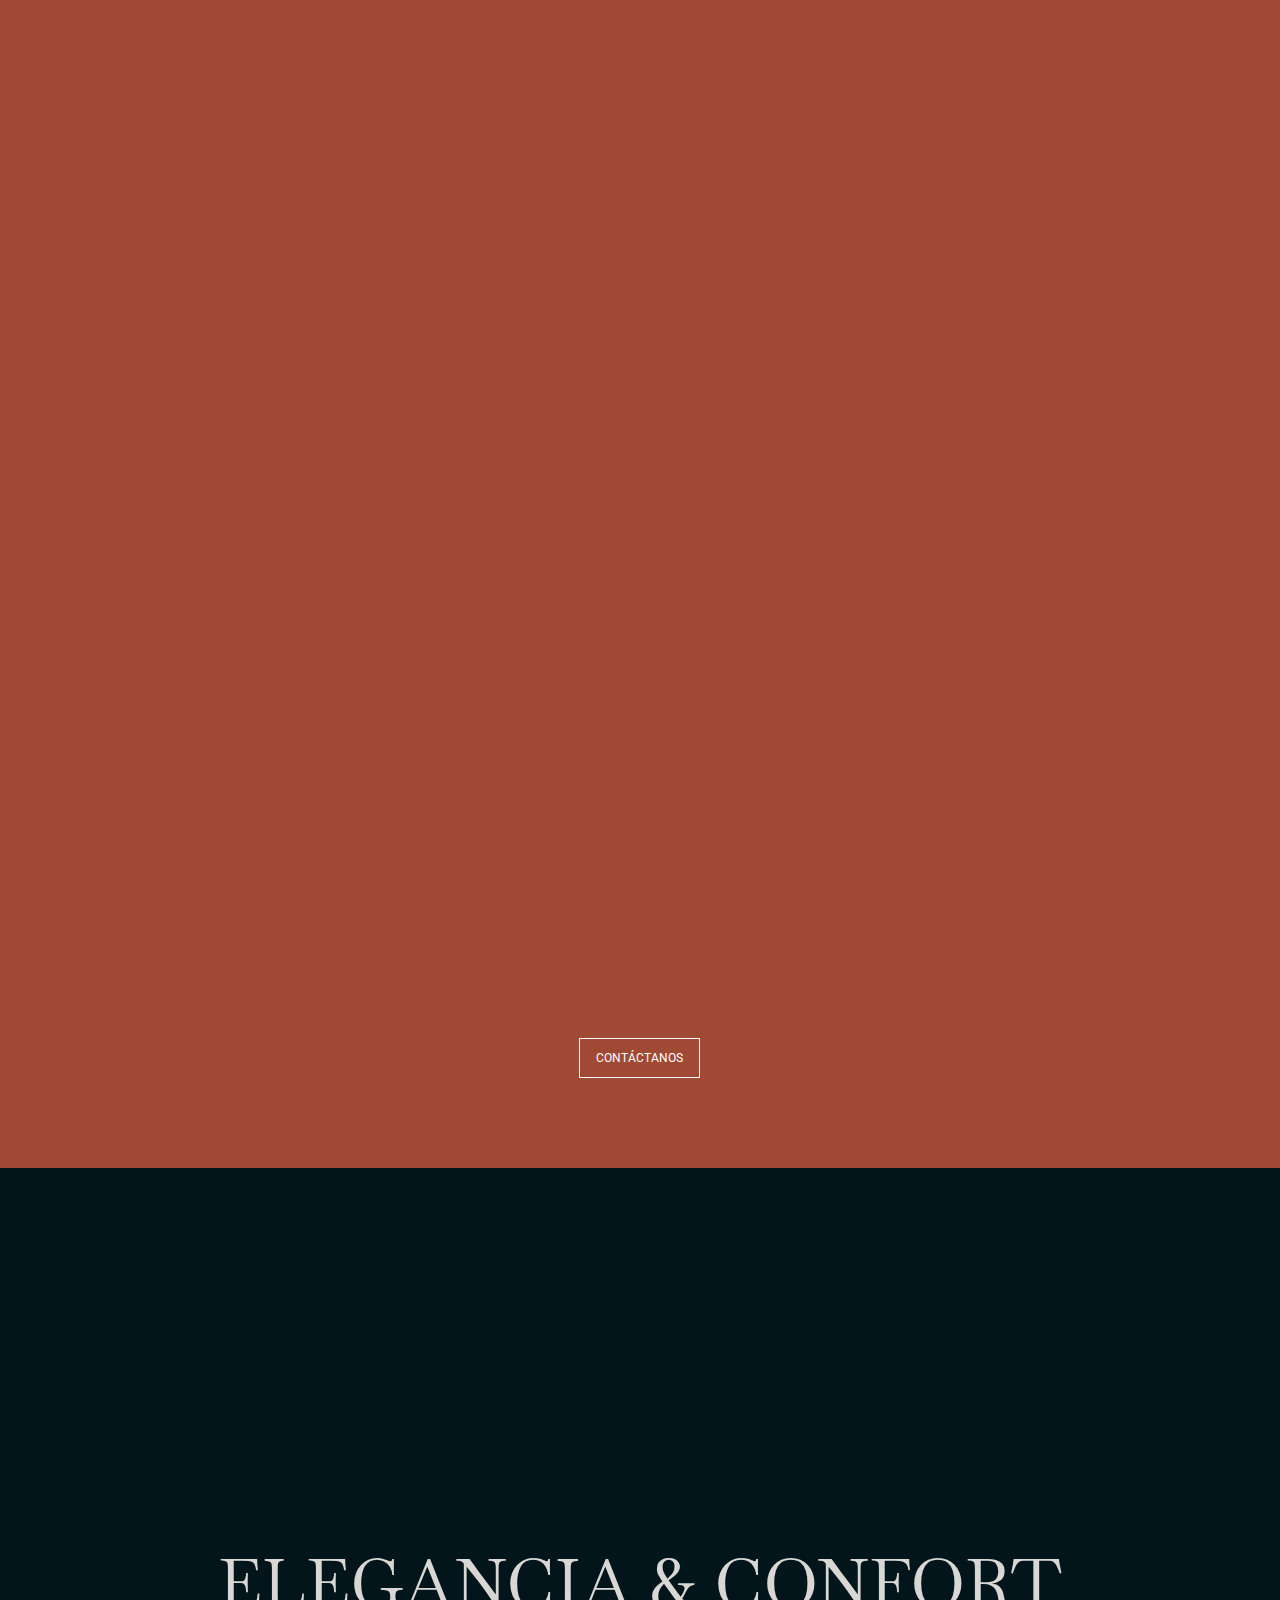
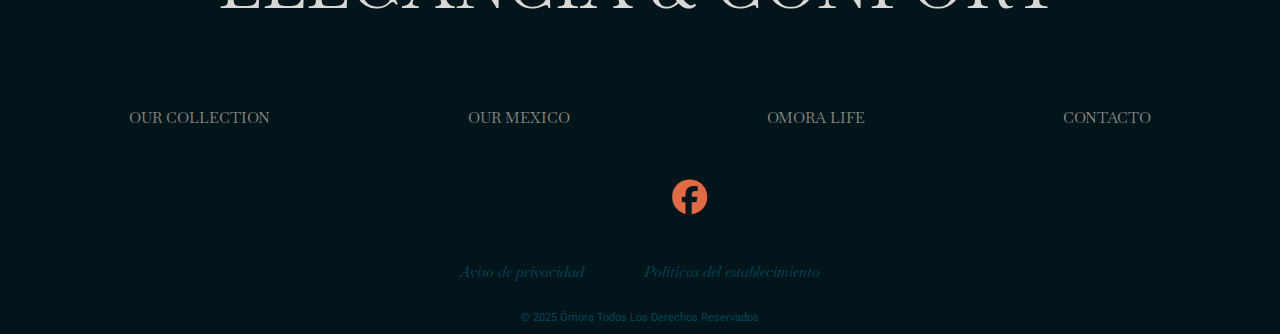
==== commit 13ef6fec: "Incorporación del selector de horario en el formulario a través de librería, ajustes de los bloques " ====
--- a/index.html
+++ b/index.html
@@ -20,8 +20,8 @@
         * *  Bloque Carrusel de Presentación
         * *
         * * * * * * * * * * * * * * * * * * * * * * * * * * * * * * * * * * * * * * * * * * * * * -->
-        <section class="presentation-carousel">
-            <div class="container p-3 pe-0 p-md-3">
+        <section class="presentation-carousel section-view-vh">
+            <div class="container px-3 pe-0 px-md-3">
                 <div class="presentation-carousel-inner">
 
                     <div class="block-header--center">
@@ -31,45 +31,110 @@
                         </h2>
                     </div>
 
-                    <div class="presentation-carousel__carousel owl-navsDots--inline space-btm-lg">
+                    <div class="presentation-carousel__carousel space-btm-lg">
                         <div class="owl-carousel owl-theme owl-presentation">
                             <div class="item">
                                 <div class="item-inner">
                                     <img src="assets/images/default-mqt/image_1.jpg" alt="image carousel" title="image carousel" loading="lazy">
+                                    <div class="presentation-carousel__cta">
+                                        <div class="block-subtitle">
+                                            <h5>Polanco, CDMX</h5>
+                                        </div>
+                                        <div class="cta cta--secundary">
+                                            <a href="http://google.com.mx">Contáctanos</a>
+                                        </div>
+                                    </div>
                                 </div>
                             </div>
                             <div class="item">
                                 <div class="item-inner">
                                     <img src="assets/images/default-mqt/image_2.jpg" alt="image carousel" title="image carousel" loading="lazy">
+                                    <div class="presentation-carousel__cta">
+                                        <div class="block-subtitle">
+                                            <h5>Lomas de Santa Fe, CDMX</h5>
+                                        </div>
+                                        <div class="cta cta--secundary">
+                                            <a href="http://google.com.mx">Contáctanos</a>
+                                        </div>
+                                    </div>
                                 </div>
                             </div>
                             <div class="item">
                                 <div class="item-inner">
                                     <img src="assets/images/default-mqt/image_3.jpg" alt="image carousel" title="image carousel" loading="lazy">
+                                    <div class="presentation-carousel__cta">
+                                        <div class="block-subtitle">
+                                            <h5>Jardines del Pedregal, CDMX</h5>
+                                        </div>
+                                        <div class="cta cta--secundary">
+                                            <a href="http://google.com.mx">Contáctanos</a>
+                                        </div>
+                                    </div>
                                 </div>
                             </div>
                             <div class="item">
                                 <div class="item-inner">
                                     <img src="assets/images/default-mqt/image_4.jpg" alt="image carousel" title="image carousel" loading="lazy">
+                                    <div class="presentation-carousel__cta">
+                                        <div class="block-subtitle">
+                                            <h5>Condesa, CDMX</h5>
+                                        </div>
+                                        <div class="cta cta--secundary">
+                                            <a href="http://google.com.mx">Contáctanos</a>
+                                        </div>
+                                    </div>
                                 </div>
                             </div>
                             <div class="item">
                                 <div class="item-inner">
                                     <img src="assets/images/default-mqt/image_5.jpg" alt="image carousel" title="image carousel" loading="lazy">
-                                </div>
-                            </div>
-                        </div>
-                    </div>
-
-                    <div class="presentation-carousel__cta">
-                        <div class="block-subtitle">
-                            <h5>Polanco, CDMX</h5>
-                        </div>
-                        <div class="cta cta--secundary">
-                            <a href="http://google.com.mx">Contáctanos</a>
-                        </div>
-                    </div>
-
+                                    <div class="presentation-carousel__cta">
+                                        <div class="block-subtitle">
+                                            <h5>Lomas de Chapultepec, CDMX</h5>
+                                        </div>
+                                        <div class="cta cta--secundary">
+                                            <a href="http://google.com.mx">Contáctanos</a>
+                                        </div>
+                                    </div>
+                                </div>
+                            </div>
+                            <div class="item">
+                                <div class="item-inner">
+                                    <img src="assets/images/default-mqt/image_1.jpg" alt="image carousel" title="image carousel" loading="lazy">
+                                    <div class="presentation-carousel__cta">
+                                        <div class="block-subtitle">
+                                            <h5>Polanco, CDMX</h5>
+                                        </div>
+                                        <div class="cta cta--secundary">
+                                            <a href="http://google.com.mx">Contáctanos</a>
+                                        </div>
+                                    </div>
+                                </div>
+                            </div>
+                            <div class="item">
+                                <div class="item-inner">
+                                    <img src="assets/images/default-mqt/image_2.jpg" alt="image carousel" title="image carousel" loading="lazy">
+                                    <div class="presentation-carousel__cta">
+                                        <div class="block-subtitle">
+                                            <h5>Lomas de Santa Fe, CDMX</h5>
+                                        </div>
+                                        <div class="cta cta--secundary">
+                                            <a href="http://google.com.mx">Contáctanos</a>
+                                        </div>
+                                    </div>
+                                </div>
+                            </div>
+
+                            
+                        </div>
+
+                        <div class="customControls">
+                            
+                            <div class="customDots"></div>
+                           
+                        </div>
+
+                    </div>
                 </div>
             </div>
         </section>
@@ -79,8 +144,8 @@
         * *  Bloque Tarjetas Destacables Con Enlace
         * *
         * * * * * * * * * * * * * * * * * * * * * * * * * * * * * * * * * * * * * * * * * * * * * -->
-        <section class="featured-cards">
-            <div class="container">
+        <section class="featured-cards section-view-vh">
+            <div class="container px-3">
                 <div class="featured-cards-inner">
                     <div class="block-header--center">
                         <h2>Tu Eliges El Nivel, <span class="featured-txt">Es Parte De Ti</span></h2>
@@ -136,14 +201,92 @@
                 </div>
             </div>  
         </section>
+        
 
         <!-- * * * * * * * * * * * * * * * * * * * * * * * * * * * * * * * * * * * * * * * * * * * * *
         * *
+        * *  Bloque Carrusel de Tarjetas Destacables Con Enlace
+        * *
+        * * * * * * * * * * * * * * * * * * * * * * * * * * * * * * * * * * * * * * * * * * * * * -->
+        <section class="featured-cards section-view-vh">
+            <div class="container px-3 pe-0 px-md-3">
+                <div class="featured-cards-inner">
+                    <div class="block-header--center">
+                        <h2>Tu Eliges El Nivel, <span class="featured-txt">Es Parte De Ti</span></h2>
+                    </div>
+                    <div class="featured-cards__carousel">
+                        <div class="owl-carousel owl-theme owl-cards">
+                            <!-- Inicia Repetidor -->
+                            <div class="item">
+                                <div class="item-card-link">
+                                    <a href="#" target="_blank" aria-label="Abrir Enlace">
+                                        <div class="item-card-link__bkg">
+                                            <img src="assets/images/default-mqt/image_4.jpg" alt="Fotografía del departamento" title="Departamento" loading="lazy">
+                                        </div>
+                                        <p>Luxury Plus</p>
+                                    </a>
+                                 </div>
+                            </div>
+                            <!-- Termina Repetidor  -->    
+                             
+                            <!-- Inicia Repetidor -->
+                            <div class="item">
+                                <div class="item-card-link">
+                                    <a href="#" target="_blank" aria-label="Abrir Enlace">
+                                        <div class="item-card-link__bkg">
+                                            <img src="assets/images/default-mqt/image_5.jpg" alt="Fotografía del departamento" title="Departamento" loading="lazy">
+                                        </div>
+                                        <p>Luxury Plus</p>
+                                    </a>
+                                 </div>
+                            </div>
+                            <!-- Termina Repetidor  -->  
+
+                            <!-- Inicia Repetidor -->
+                            <div class="item">
+                                <div class="item-card-link">
+                                    <a href="#" target="_blank" aria-label="Abrir Enlace">
+                                        <div class="item-card-link__bkg">
+                                            <img src="assets/images/default-mqt/image_6.jpg" alt="Fotografía del departamento" title="Departamento" loading="lazy">
+                                        </div>
+                                        <p>Luxury Plus</p>
+                                    </a>
+                                 </div>
+                            </div>
+                            <!-- Termina Repetidor  -->  
+
+                            <!-- Inicia Repetidor -->
+                            <div class="item">
+                                <div class="item-card-link">
+                                    <a href="#" target="_blank" aria-label="Abrir Enlace">
+                                        <div class="item-card-link__bkg">
+                                            <img src="assets/images/default-mqt/image_7.jpg" alt="Fotografía del departamento" title="Departamento" loading="lazy">
+                                        </div>
+                                        <p>Luxury Plus</p>
+                                    </a>
+                                 </div>
+                            </div>
+                            <!-- Termina Repetidor  -->  
+                        </div>
+
+                        <div class="customControlsCards">
+                            <div class="customDotsCards"></div>
+                        </div>
+                    </div>
+                    <div class="cta cta--secundary margin-top-btn">
+                        <a href="http://google.com.mx">Contáctanos</a>
+                    </div>
+                </div>
+            </div>  
+        </section>
+
+        <!-- * * * * * * * * * * * * * * * * * * * * * * * * * * * * * * * * * * * * * * * * * * * * *
+        * *
         * *  Bloque Descripción Alineada a la Izquierda
         * *
         * * * * * * * * * * * * * * * * * * * * * * * * * * * * * * * * * * * * * * * * * * * * * -->
-        <section class="left-description">
-            <div class="container-md p-0 p-xl-0">
+        <section class="left-description section-view-vh">
+            <div class="container-fluid p-0">
                 <div class="left-description-inner">
                     <div class="left-description__left-side">
                         <div class="block-header">
@@ -186,8 +329,8 @@
         * *  Bloque Descripción Alineada al Centro
         * *
         * * * * * * * * * * * * * * * * * * * * * * * * * * * * * * * * * * * * * * * * * * * * * -->
-        <section class="center-description">
-            <div class="container-sm p-lg-0">
+        <section class="center-description section-view-vh">
+            <div class="container-fluid p-0">
                 <div class="center-description-inner">
                     <div class="center-description__right-side">
                         <div class="center-description__right-side-inner">
@@ -230,8 +373,8 @@
         * *  Bloque Galería Destacada
         * *
         * * * * * * * * * * * * * * * * * * * * * * * * * * * * * * * * * * * * * * * * * * * * * -->
-        <section class="gallery">
-            <div class="container">
+        <section class="gallery section-view-vh">
+            <div class="container px-3">
                 <div class="gallery-inner">
                     <div class="block-header--center">
                         <h2><span class="featured-txt">Tu Estancia, </span>A Tu Manera</h2>
@@ -264,7 +407,7 @@
                                 <div class="gallery__secundary-imgs">
                                     <div class="row m-0">
                                         <!-- Inicia Repetidor -->
-                                        <div class="col-6 position-relative px-0 pe-2 ps-0 flex-grow-1">
+                                        <div class="col-6 position-relative px-0 pe-1 pe-md-2 ps-0 flex-grow-1">
                                             <div class="gallery__secundary-imgs__secundary">
                                                 <!-- Imagen Grande -->
                                                 <div class="item_gallery_img_lg" data-src="assets/images/default-mqt/image_11.jpg" data-sub-html="<div class='lightGallery-captions'><h4>Aquí va el título</h4><p>Aquí la descripción</p></div>">
@@ -289,7 +432,7 @@
                                         <!-- Termina Repetidor -->
 
                                         <!-- Inicia Repetidor -->
-                                        <div class="col-6 position-relative px-0 ps-2 pe-0 flex-grow-1">
+                                        <div class="col-6 position-relative px-0 ps-1 ps-md-2 pe-0 flex-grow-1">
                                             <div class="gallery__secundary-imgs__secundary">
                                                 <!-- Imagen Grande -->
                                                 <div class="item_gallery_img_lg" data-src="assets/images/default-mqt/image_12.jp" data-sub-html="<div class='lightGallery-captions'><h4>Aquí va el título</h4><p>Aquí la descripción</p></div>">
@@ -313,7 +456,7 @@
                                                                                         <!-- Termina Repetidor -->
                                             </div>
 
-                                        <div class="col-12 position-relative px-0 pt-3 px-0 flex-grow-1">
+                                        <div class="col-12 position-relative px-0 pt-2 pt-md-3 px-0 flex-grow-1">
                                             <div class="gallery__secundary-imgs__secundary-main">
                                                 <!-- Inicia Repetidor -->
                                                     <!-- Imagen Grande -->
@@ -375,7 +518,7 @@
                                 <div class="gallery__secundary-imgs">
                                     <div class="row m-0">
                                         <!-- Inicia Repetidor -->
-                                        <div class="col-6 position-relative px-0 pe-2 ps-0 flex-grow-1">
+                                        <div class="col-6 position-relative px-0 pe-1 pe-md-2 ps-0 flex-grow-1">
                                             <div class="gallery__secundary-imgs__secundary">
                                                 <!-- Imagen Grande -->
                                                 <div class="item_gallery_img_lg" data-src="assets/images/default-mqt/image_11.jpg" data-sub-html="<div class='lightGallery-captions'><h4>Aquí va el título</h4><p>Aquí la descripción</p></div>">
@@ -400,7 +543,7 @@
                                         <!-- Termina Repetidor -->
 
                                         <!-- Inicia Repetidor -->
-                                        <div class="col-6 position-relative px-0 ps-2 pe-0 flex-grow-1">
+                                        <div class="col-6 position-relative px-0 ps-1 ps-md-2 pe-0 flex-grow-1">
                                             <div class="gallery__secundary-imgs__secundary">
                                                 <!-- Imagen Grande -->
                                                 <div class="item_gallery_img_lg" data-src="assets/images/default-mqt/image_12.jpg" data-sub-html="<div class='lightGallery-captions'><h4>Aquí va el título</h4><p>Aquí la descripción</p></div>">
@@ -424,7 +567,7 @@
                                                                                         <!-- Termina Repetidor -->
                                             </div>
 
-                                        <div class="col-12 position-relative px-0 pt-3 px-0 flex-grow-1">
+                                        <div class="col-12 position-relative px-0 pt-2 pt-md-3 px-0 flex-grow-1">
                                             <div class="gallery__secundary-imgs__secundary-main">
                                                 <!-- Inicia Repetidor -->
                                                     <!-- Imagen Grande -->
@@ -462,6 +605,180 @@
             </div>
         </section>
 
+        <!-- * * * * * * * * * * * * * * * * * * * * * * * * * * * * * * * * * * * * * * * * * * * * *
+        * *
+        * *  Bloque Galería Destacada
+        * *
+        * * * * * * * * * * * * * * * * * * * * * * * * * * * * * * * * * * * * * * * * * * * * * -->
+        <section class="gallery section-view-vh">
+            <div class="container px-3">
+                <div class="gallery-inner">
+                    <div class="block-header--center">
+                        <h2><span class="featured-txt">Tu Estancia, </span>A Tu Manera</h2>
+                    </div>
+                    <div class="gallery__grid lightgallery auto-imgs">
+                        <!-- Imagen Grande -->
+                        <div class="item_gallery_img_lg" data-src="assets/images/default-mqt/image_12.jp" data-sub-html="<div class='lightGallery-captions'><h4>Aquí va el título</h4><p>Aquí la descripción</p></div>">
+                            <!-- Imagen Thumn -->
+                            <div class="item_gallery_img_thumb">
+                                <img src="assets/images/default-mqt/image_12.jpg" alt="Imagen de Previsualización" title="Imagen Miniatura" loading="lazy">
+                                <!-- Icono Zoom -->
+                                <div class="icon_zoom">
+                                    <svg xmlns="http://www.w3.org/2000/svg" width="24.414" height="24.415" viewBox="0 0 24.414 24.415">
+                                        <g id="ZOOM" transform="translate(-4 -4)">
+                                        <circle id="XMLID_94_" cx="9" cy="9" r="9" transform="translate(5 5)" fill="none" stroke="#fff" stroke-linecap="round" stroke-linejoin="round" stroke-width="2"/>
+                                        <line id="XMLID_93_" x1="6.634" y1="6.634" transform="translate(20.366 20.366)" fill="none" stroke="#fff" stroke-linecap="round" stroke-linejoin="round" stroke-width="2"/>
+                                        <line id="XMLID_96_" y2="8" transform="translate(14 10)" fill="none" stroke="#fff" stroke-linecap="round" stroke-linejoin="round" stroke-width="2"/>
+                                        <line id="XMLID_97_" x2="8" transform="translate(10 14)" fill="none" stroke="#fff" stroke-linecap="round" stroke-linejoin="round" stroke-width="2"/>
+                                        </g>
+                                    </svg>
+                                </div>
+                            </div>
+                        </div>
+
+
+                        <!-- Imagen Grande -->
+                        <div class="item_gallery_img_lg" data-src="assets/images/default-mqt/image_12.jp" data-sub-html="<div class='lightGallery-captions'><h4>Aquí va el título</h4><p>Aquí la descripción</p></div>">
+                            <!-- Imagen Thumn -->
+                            <div class="item_gallery_img_thumb">
+                                <img src="assets/images/default-mqt/image_12.jpg" alt="Imagen de Previsualización" title="Imagen Miniatura" loading="lazy">
+                                <!-- Icono Zoom -->
+                                <div class="icon_zoom">
+                                    <svg xmlns="http://www.w3.org/2000/svg" width="24.414" height="24.415" viewBox="0 0 24.414 24.415">
+                                        <g id="ZOOM" transform="translate(-4 -4)">
+                                        <circle id="XMLID_94_" cx="9" cy="9" r="9" transform="translate(5 5)" fill="none" stroke="#fff" stroke-linecap="round" stroke-linejoin="round" stroke-width="2"/>
+                                        <line id="XMLID_93_" x1="6.634" y1="6.634" transform="translate(20.366 20.366)" fill="none" stroke="#fff" stroke-linecap="round" stroke-linejoin="round" stroke-width="2"/>
+                                        <line id="XMLID_96_" y2="8" transform="translate(14 10)" fill="none" stroke="#fff" stroke-linecap="round" stroke-linejoin="round" stroke-width="2"/>
+                                        <line id="XMLID_97_" x2="8" transform="translate(10 14)" fill="none" stroke="#fff" stroke-linecap="round" stroke-linejoin="round" stroke-width="2"/>
+                                        </g>
+                                    </svg>
+                                </div>
+                            </div>
+                        </div>
+
+
+                        <!-- Imagen Grande -->
+                        <div class="item_gallery_img_lg" data-src="assets/images/default-mqt/image_12.jp" data-sub-html="<div class='lightGallery-captions'><h4>Aquí va el título</h4><p>Aquí la descripción</p></div>">
+                            <!-- Imagen Thumn -->
+                            <div class="item_gallery_img_thumb">
+                                <img src="assets/images/default-mqt/image_12.jpg" alt="Imagen de Previsualización" title="Imagen Miniatura" loading="lazy">
+                                <!-- Icono Zoom -->
+                                <div class="icon_zoom">
+                                    <svg xmlns="http://www.w3.org/2000/svg" width="24.414" height="24.415" viewBox="0 0 24.414 24.415">
+                                        <g id="ZOOM" transform="translate(-4 -4)">
+                                        <circle id="XMLID_94_" cx="9" cy="9" r="9" transform="translate(5 5)" fill="none" stroke="#fff" stroke-linecap="round" stroke-linejoin="round" stroke-width="2"/>
+                                        <line id="XMLID_93_" x1="6.634" y1="6.634" transform="translate(20.366 20.366)" fill="none" stroke="#fff" stroke-linecap="round" stroke-linejoin="round" stroke-width="2"/>
+                                        <line id="XMLID_96_" y2="8" transform="translate(14 10)" fill="none" stroke="#fff" stroke-linecap="round" stroke-linejoin="round" stroke-width="2"/>
+                                        <line id="XMLID_97_" x2="8" transform="translate(10 14)" fill="none" stroke="#fff" stroke-linecap="round" stroke-linejoin="round" stroke-width="2"/>
+                                        </g>
+                                    </svg>
+                                </div>
+                            </div>
+                        </div>
+
+                        <!-- Imagen Grande -->
+                        <div class="item_gallery_img_lg" data-src="assets/images/default-mqt/image_12.jp" data-sub-html="<div class='lightGallery-captions'><h4>Aquí va el título</h4><p>Aquí la descripción</p></div>">
+                            <!-- Imagen Thumn -->
+                            <div class="item_gallery_img_thumb">
+                                <img src="assets/images/default-mqt/image_12.jpg" alt="Imagen de Previsualización" title="Imagen Miniatura" loading="lazy">
+                                <!-- Icono Zoom -->
+                                <div class="icon_zoom">
+                                    <svg xmlns="http://www.w3.org/2000/svg" width="24.414" height="24.415" viewBox="0 0 24.414 24.415">
+                                        <g id="ZOOM" transform="translate(-4 -4)">
+                                        <circle id="XMLID_94_" cx="9" cy="9" r="9" transform="translate(5 5)" fill="none" stroke="#fff" stroke-linecap="round" stroke-linejoin="round" stroke-width="2"/>
+                                        <line id="XMLID_93_" x1="6.634" y1="6.634" transform="translate(20.366 20.366)" fill="none" stroke="#fff" stroke-linecap="round" stroke-linejoin="round" stroke-width="2"/>
+                                        <line id="XMLID_96_" y2="8" transform="translate(14 10)" fill="none" stroke="#fff" stroke-linecap="round" stroke-linejoin="round" stroke-width="2"/>
+                                        <line id="XMLID_97_" x2="8" transform="translate(10 14)" fill="none" stroke="#fff" stroke-linecap="round" stroke-linejoin="round" stroke-width="2"/>
+                                        </g>
+                                    </svg>
+                                </div>
+                            </div>
+                        </div>
+
+                        <!-- Imagen Grande -->
+                        <div class="item_gallery_img_lg" data-src="assets/images/default-mqt/image_12.jp" data-sub-html="<div class='lightGallery-captions'><h4>Aquí va el título</h4><p>Aquí la descripción</p></div>">
+                            <!-- Imagen Thumn -->
+                            <div class="item_gallery_img_thumb">
+                                <img src="assets/images/default-mqt/image_12.jpg" alt="Imagen de Previsualización" title="Imagen Miniatura" loading="lazy">
+                                <!-- Icono Zoom -->
+                                <div class="icon_zoom">
+                                    <svg xmlns="http://www.w3.org/2000/svg" width="24.414" height="24.415" viewBox="0 0 24.414 24.415">
+                                        <g id="ZOOM" transform="translate(-4 -4)">
+                                        <circle id="XMLID_94_" cx="9" cy="9" r="9" transform="translate(5 5)" fill="none" stroke="#fff" stroke-linecap="round" stroke-linejoin="round" stroke-width="2"/>
+                                        <line id="XMLID_93_" x1="6.634" y1="6.634" transform="translate(20.366 20.366)" fill="none" stroke="#fff" stroke-linecap="round" stroke-linejoin="round" stroke-width="2"/>
+                                        <line id="XMLID_96_" y2="8" transform="translate(14 10)" fill="none" stroke="#fff" stroke-linecap="round" stroke-linejoin="round" stroke-width="2"/>
+                                        <line id="XMLID_97_" x2="8" transform="translate(10 14)" fill="none" stroke="#fff" stroke-linecap="round" stroke-linejoin="round" stroke-width="2"/>
+                                        </g>
+                                    </svg>
+                                </div>
+                            </div>
+                        </div>
+
+                        <!-- Imagen Grande -->
+                        <div class="item_gallery_img_lg" data-src="assets/images/default-mqt/image_12.jp" data-sub-html="<div class='lightGallery-captions'><h4>Aquí va el título</h4><p>Aquí la descripción</p></div>">
+                            <!-- Imagen Thumn -->
+                            <div class="item_gallery_img_thumb">
+                                <img src="assets/images/default-mqt/image_12.jpg" alt="Imagen de Previsualización" title="Imagen Miniatura" loading="lazy">
+                                <!-- Icono Zoom -->
+                                <div class="icon_zoom">
+                                    <svg xmlns="http://www.w3.org/2000/svg" width="24.414" height="24.415" viewBox="0 0 24.414 24.415">
+                                        <g id="ZOOM" transform="translate(-4 -4)">
+                                        <circle id="XMLID_94_" cx="9" cy="9" r="9" transform="translate(5 5)" fill="none" stroke="#fff" stroke-linecap="round" stroke-linejoin="round" stroke-width="2"/>
+                                        <line id="XMLID_93_" x1="6.634" y1="6.634" transform="translate(20.366 20.366)" fill="none" stroke="#fff" stroke-linecap="round" stroke-linejoin="round" stroke-width="2"/>
+                                        <line id="XMLID_96_" y2="8" transform="translate(14 10)" fill="none" stroke="#fff" stroke-linecap="round" stroke-linejoin="round" stroke-width="2"/>
+                                        <line id="XMLID_97_" x2="8" transform="translate(10 14)" fill="none" stroke="#fff" stroke-linecap="round" stroke-linejoin="round" stroke-width="2"/>
+                                        </g>
+                                    </svg>
+                                </div>
+                            </div>
+                        </div>
+
+                        <!-- Imagen Grande -->
+                        <div class="item_gallery_img_lg" data-src="assets/images/default-mqt/image_12.jp" data-sub-html="<div class='lightGallery-captions'><h4>Aquí va el título</h4><p>Aquí la descripción</p></div>">
+                            <!-- Imagen Thumn -->
+                            <div class="item_gallery_img_thumb">
+                                <img src="assets/images/default-mqt/image_12.jpg" alt="Imagen de Previsualización" title="Imagen Miniatura" loading="lazy">
+                                <!-- Icono Zoom -->
+                                <div class="icon_zoom">
+                                    <svg xmlns="http://www.w3.org/2000/svg" width="24.414" height="24.415" viewBox="0 0 24.414 24.415">
+                                        <g id="ZOOM" transform="translate(-4 -4)">
+                                        <circle id="XMLID_94_" cx="9" cy="9" r="9" transform="translate(5 5)" fill="none" stroke="#fff" stroke-linecap="round" stroke-linejoin="round" stroke-width="2"/>
+                                        <line id="XMLID_93_" x1="6.634" y1="6.634" transform="translate(20.366 20.366)" fill="none" stroke="#fff" stroke-linecap="round" stroke-linejoin="round" stroke-width="2"/>
+                                        <line id="XMLID_96_" y2="8" transform="translate(14 10)" fill="none" stroke="#fff" stroke-linecap="round" stroke-linejoin="round" stroke-width="2"/>
+                                        <line id="XMLID_97_" x2="8" transform="translate(10 14)" fill="none" stroke="#fff" stroke-linecap="round" stroke-linejoin="round" stroke-width="2"/>
+                                        </g>
+                                    </svg>
+                                </div>
+                            </div>
+                        </div>
+
+                        <!-- Imagen Grande -->
+                        <div class="item_gallery_img_lg" data-src="assets/images/default-mqt/image_12.jp" data-sub-html="<div class='lightGallery-captions'><h4>Aquí va el título</h4><p>Aquí la descripción</p></div>">
+                            <!-- Imagen Thumn -->
+                            <div class="item_gallery_img_thumb">
+                                <img src="assets/images/default-mqt/image_12.jpg" alt="Imagen de Previsualización" title="Imagen Miniatura" loading="lazy">
+                                <!-- Icono Zoom -->
+                                <div class="icon_zoom">
+                                    <svg xmlns="http://www.w3.org/2000/svg" width="24.414" height="24.415" viewBox="0 0 24.414 24.415">
+                                        <g id="ZOOM" transform="translate(-4 -4)">
+                                        <circle id="XMLID_94_" cx="9" cy="9" r="9" transform="translate(5 5)" fill="none" stroke="#fff" stroke-linecap="round" stroke-linejoin="round" stroke-width="2"/>
+                                        <line id="XMLID_93_" x1="6.634" y1="6.634" transform="translate(20.366 20.366)" fill="none" stroke="#fff" stroke-linecap="round" stroke-linejoin="round" stroke-width="2"/>
+                                        <line id="XMLID_96_" y2="8" transform="translate(14 10)" fill="none" stroke="#fff" stroke-linecap="round" stroke-linejoin="round" stroke-width="2"/>
+                                        <line id="XMLID_97_" x2="8" transform="translate(10 14)" fill="none" stroke="#fff" stroke-linecap="round" stroke-linejoin="round" stroke-width="2"/>
+                                        </g>
+                                    </svg>
+                                </div>
+                            </div>
+                        </div>
+                        
+                    </div>
+                    <div class="cta cta--secundary margin-top-btn">
+                        <a href="http://google.com.mx">Contáctanos</a>
+                    </div>
+                </div>
+            </div>
+        </section>
+
         
     </main>
 
@@ -607,13 +924,7 @@
     <script src="scripts/lightgallery-all.min.js"></script>
     <script src="scripts/owl.carousel.min.js"></script> 
     <script src="scripts/actions-owl.js"></script>
-
-    <script >
-        $('.lightgallery').lightGallery({
-                mode: 'lg-fade',
-                selector: '.item_gallery_img_lg',
-        });
-    </script>
+    <script src="scripts/actions.js"></script>
 
 </body>
 </html>--- a/css/style.css
+++ b/css/style.css
@@ -1,2734 +1 @@
-@charset "UTF-8";
-/*======================================================================*
-    Mixing Media Query
-*======================================================================*/
-/*======================================================================*
-    Mixing Media Query Personalizado
-*======================================================================*/
-/*======================================================================*
-    Tipography
-*======================================================================*/
-/*== Colores Texto ===*/
-/*== Colores Corporativos ===*/
-/*== Espacio Restante del Container (Espacios Laterales Laptop) ===*/
-/* $espacio: calc(4.51% + 39.65px); */
-section {
-  margin: 100px 0;
-}
-@media (min-width: 1200px) {
-  section {
-    min-height: 100vh;
-    display: -webkit-box;
-    display: -ms-flexbox;
-    display: flex;
-    -webkit-box-align: center;
-        -ms-flex-align: center;
-            align-items: center;
-    margin: 0;
-    vertical-align: baseline;
-    padding: 90px 0;
-  }
-}
-
-/*=== Reset ===*/
-html, body, div, span, applet, object, iframe,
-h1, h2, h3, h4, h5, h6, p, blockquote, pre,
-a, abbr, acronym, address, big, cite, code,
-del, dfn, em, img, ins, kbd, q, s, samp,
-small, strike, strong, sub, sup, tt, var,
-b, u, i, center,
-dl, dt, dd,
-fieldset, form, label, legend,
-table, caption, tbody, tfoot, thead, tr, th, td,
-article, aside, canvas, details, embed,
-figure, figcaption, footer, header, hgroup,
-menu, nav, output, ruby, summary,
-time, mark, audio, video {
-  margin: 0;
-  padding: 0;
-  border: 0;
-  font-size: 100%;
-  font: inherit;
-  vertical-align: baseline;
-}
-
-h1, h2, h3, h4, h5, h6 {
-  text-wrap: balance;
-}
-
-p {
-  text-wrap: pretty;
-}
-
-a {
-  text-decoration: none;
-  color: inherit;
-  -webkit-transition: all ease 0.3s;
-  transition: all ease 0.3s;
-}
-
-ul, ol {
-  margin-bottom: 0;
-}
-
-:focus-visible {
-  outline: none;
-}
-
-/*=== Container ===*/
-.container, .container-lg, .container-xl {
-  /* padding: 0 16px !important;
-  @include tablet{
-      padding: 0 12px !important;
-  } */
-}
-@media (min-width: 1200px) {
-  .container, .container-lg, .container-xl {
-    max-width: calc(95.49% + 32px);
-  }
-}
-
-/*=== Container Fluido a partir de Laptop ===*/
-@media (min-width: 576px) {
-  .container-md {
-    max-width: 540px;
-  }
-}
-@media (min-width: 768px) {
-  .container-md {
-    max-width: 720px;
-  }
-}
-@media (min-width: 992px) {
-  .container-md {
-    max-width: 960px;
-  }
-}
-@media (min-width: 1200px) {
-  .container-md {
-    max-width: 100%;
-    width: 100%;
-  }
-}
-
-/*=== Container Fluido a partir de Tablet Grande ===*/
-@media (min-width: 992px) {
-  .container-sm {
-    max-width: 100%;
-    width: 100%;
-  }
-}
-
-/* .container, .container-lg, .container-xl, .container-md .container-sm{
-    padding: 0 16px !important;
-    @include tablet{
-        padding: 0 12px !important;
-    }
-} */
-/*=== Botones ===*/
-.cta {
-  display: -webkit-inline-box;
-  display: -ms-inline-flexbox;
-  display: inline-flex;
-}
-.cta button,
-.cta a {
-  background-color: transparent;
-  border-style: none;
-  padding: 12px 16px;
-  font-family: "Roboto-Regular", "BlinkMacSystemFont", "Segoe UI", "Roboto", "Ubuntu", Arial, serif, sans-serif;
-  font-size: 14px;
-  letter-spacing: 0;
-  text-transform: uppercase;
-}
-@media (min-width: 360px) {
-  .cta button,
-  .cta a {
-    font-size: 16px;
-  }
-}
-@media (min-width: 768px) {
-  .cta button,
-  .cta a {
-    font-size: 12px;
-  }
-}
-.cta--secundary, .cta--secundary-block {
-  text-align: center;
-}
-@media (min-width: 768px) {
-  .cta--secundary, .cta--secundary-block {
-    text-align: inherit;
-  }
-}
-.cta--secundary button, .cta--secundary-block button,
-.cta--secundary a,
-.cta--secundary-block a {
-  border: 1px solid #F6F8FF;
-  color: #FFFFFF;
-  min-width: 118px;
-  -webkit-transition: all ease 0.3s;
-  transition: all ease 0.3s;
-}
-.cta--secundary:hover button, .cta--secundary-block:hover button,
-.cta--secundary:hover a,
-.cta--secundary-block:hover a {
-  border: 1px solid #DF6C47;
-  color: #DF6C47;
-}
-.cta--secundary-block button,
-.cta--secundary-block a {
-  padding: 15px 18px;
-  font-size: 10px;
-  min-width: 80px;
-}
-@media (min-width: 768px) {
-  .cta--secundary-block button,
-  .cta--secundary-block a {
-    padding: 7px 10px;
-  }
-}
-.cta.margin-top-btn {
-  margin-top: 40px;
-}
-
-/*=== Navigation Carousel ===*/
-.owl-navsDots--inline {
-  width: 100%;
-  position: relative;
-}
-.owl-navsDots--inline .owl-nav {
-  display: -webkit-box;
-  display: -ms-flexbox;
-  display: flex;
-  -webkit-box-pack: justify;
-      -ms-flex-pack: justify;
-          justify-content: space-between;
-  width: 100%;
-  margin-top: 0;
-}
-.owl-navsDots--inline .owl-nav [class*=owl-] {
-  margin: 0;
-}
-.owl-navsDots--inline .owl-nav [class*=owl-]:hover {
-  background: none;
-}
-.owl-navsDots--inline .owl-nav button {
-  position: absolute;
-}
-.owl-navsDots--inline .owl-nav button .arrow {
-  width: 25px;
-  height: 25px;
-  display: -webkit-box;
-  display: -ms-flexbox;
-  display: flex;
-  -webkit-box-align: center;
-      -ms-flex-align: center;
-          align-items: center;
-  -webkit-box-pack: center;
-      -ms-flex-pack: center;
-          justify-content: center;
-}
-.owl-navsDots--inline .owl-nav button .arrow svg {
-  height: 90%;
-  width: 90%;
-  -o-object-fit: contain;
-     object-fit: contain;
-  -webkit-transition: all ease 0.3s;
-  transition: all ease 0.3s;
-  color: #DF6C47;
-}
-.owl-navsDots--inline .owl-nav button .arrow svg:hover {
-  fill: #F6F8FF;
-}
-.owl-navsDots--inline .owl-nav button.owl-prev {
-  left: 0;
-}
-.owl-navsDots--inline .owl-nav button.owl-next {
-  right: 31px;
-}
-@media (min-width: 768px) {
-  .owl-navsDots--inline .owl-nav button.owl-next {
-    right: 0;
-  }
-}
-@media (min-width: 768px) {
-  .owl-navsDots--inline .owl-nav button.owl-prev {
-    left: calc(33% + 15px);
-  }
-  .owl-navsDots--inline .owl-nav button.owl-next {
-    right: calc(33% + 15px);
-  }
-}
-.owl-navsDots--inline .owl-dots {
-  height: 25px;
-  display: -webkit-box;
-  display: -ms-flexbox;
-  display: flex;
-  -webkit-box-pack: center;
-      -ms-flex-pack: center;
-          justify-content: center;
-  -webkit-box-align: center;
-      -ms-flex-align: center;
-          align-items: center;
-  width: calc(100% - 31px);
-}
-@media (min-width: 768px) {
-  .owl-navsDots--inline .owl-dots {
-    width: 100%;
-  }
-}
-.owl-navsDots--inline.space-btm-lg .owl-stage-outer {
-  margin-bottom: 30px;
-}
-@media (min-width: 768px) {
-  .owl-navsDots--inline.space-btm-lg .owl-stage-outer {
-    margin-bottom: 60px;
-  }
-}
-.owl-navsDots--inline.space-btm-regular .owl-stage-outer {
-  margin-bottom: 40px;
-}
-
-.owl-theme .owl-dots .owl-dot span {
-  background: none;
-  border: 1px solid #DF6C47;
-  -webkit-box-sizing: content-box;
-          box-sizing: content-box;
-  -webkit-transition: all ease 0.3s;
-  transition: all ease 0.3s;
-}
-.owl-theme .owl-dots .owl-dot:hover span {
-  background: none;
-  background-color: rgba(223, 108, 71, 0.5);
-}
-.owl-theme .owl-dots .owl-dot.active span {
-  background-color: #DF6C47;
-}
-.owl-theme .owl-nav.disabled + .owl-dots {
-  margin-top: 16px;
-}
-
-/*======================================================================*
-    Mixing Media Query
-*======================================================================*/
-/*======================================================================*
-    Mixing Media Query Personalizado
-*======================================================================*/
-/*======================================================================*
-    Tipography
-*======================================================================*/
-/*== Colores Texto ===*/
-/*== Colores Corporativos ===*/
-/*== Espacio Restante del Container (Espacios Laterales Laptop) ===*/
-/* $espacio: calc(4.51% + 39.65px); */
-body {
-  background-color: #02151B;
-  color: #D8D7D3;
-}
-body.bkg--beige {
-  background-color: #868782;
-  /*select*/
-  /*=== Botones ===*/
-  /*Apartir de aquí ir colocando el "&" en caso de que sea la clase por bloques y se borra
-  el "&" de bkg--beige. En caso de que sea general desde el body a partir de aquí no debe de existir el "&" y en la clase de bkg--beige sí*/
-}
-body.bkg--beige .owl-nav button .arrow svg {
-  color: #004659;
-}
-body.bkg--beige .owl-nav button .arrow svg:hover {
-  fill: #F6F8FF;
-}
-body.bkg--beige .owl-dots .owl-dot span {
-  border: 1px solid #004659;
-}
-body.bkg--beige .owl-dots .owl-dot:hover span {
-  background-color: rgba(0, 70, 89, 0.5);
-}
-body.bkg--beige .owl-dots .owl-dot.active span {
-  background-color: #004659;
-}
-body.bkg--beige .select_select {
-  position: relative;
-  width: 100%;
-}
-body.bkg--beige .select_select i {
-  border-left: 2px solid #02151B;
-  border-bottom: 2px solid #02151B;
-}
-body.bkg--beige .select_select.openSelect {
-  width: 100%;
-}
-body.bkg--beige .select_select.openSelect select:hover, body.bkg--beige .select_select.openSelect select:focus {
-  background-color: #02151B !important;
-  -webkit-box-shadow: 0 0 0 0.25rem rgba(2, 21, 27, 0.5);
-          box-shadow: 0 0 0 0.25rem rgba(2, 21, 27, 0.5);
-}
-body.bkg--beige .select_select:hover select:hover {
-  background-color: #02151B !important;
-}
-body.bkg--beige .select_select:hover select:focus {
-  -webkit-box-shadow: 0 0 0 0.25rem rgba(2, 21, 27, 0.5);
-          box-shadow: 0 0 0 0.25rem rgba(2, 21, 27, 0.5);
-}
-body.bkg--beige .cta--secundary:hover button, body.bkg--beige .cta--secundary-block:hover button,
-body.bkg--beige .cta--secundary:hover a,
-body.bkg--beige .cta--secundary-block:hover a {
-  border: 1px solid #004659;
-  color: #004659;
-}
-body.bkg--beige .block-description ul li::marker, body.bkg--beige .accordions__accordions .accordion-body ul li::marker, .accordions__accordions body.bkg--beige .accordion-body ul li::marker, body.bkg--beige .block-description--center ul li::marker, body.bkg--beige .block-description--block ul li::marker, body.bkg--beige .block-description ol li::marker, body.bkg--beige .accordions__accordions .accordion-body ol li::marker, .accordions__accordions body.bkg--beige .accordion-body ol li::marker, body.bkg--beige .block-description--center ol li::marker, body.bkg--beige .block-description--block ol li::marker {
-  color: #004659;
-}
-body.bkg--beige .block-description a, body.bkg--beige .accordions__accordions .accordion-body a, .accordions__accordions body.bkg--beige .accordion-body a, body.bkg--beige .block-description--center a, body.bkg--beige .block-description--block a {
-  color: #004659;
-}
-body.bkg--beige .block-description a:hover, body.bkg--beige .accordions__accordions .accordion-body a:hover, .accordions__accordions body.bkg--beige .accordion-body a:hover, body.bkg--beige .block-description--center a:hover, body.bkg--beige .block-description--block a:hover {
-  color: rgba(0, 70, 89, 0.75);
-}
-body.bkg--beige .featured-cards .featured-cards__cards .item-card-link a:hover {
-  color: #004659;
-}
-body.bkg--beige .informative-list__item .item-list ul li a:hover {
-  color: rgba(0, 70, 89, 0.75);
-}
-body.bkg--beige .informative-list__item .item-list ul li::marker {
-  color: #02151B;
-}
-body.bkg--beige .accordions__accordions .accordion-item {
-  border-bottom: 1px solid #02151B;
-}
-body.bkg--beige .accordions__accordions .accordion-item:last-child {
-  border-bottom: 1px solid #02151B;
-}
-body.bkg--beige .accordions__accordions .accordion-item:first-child {
-  border-top: 1px solid #02151B;
-}
-body.bkg--beige .accordions__accordions .accordion-button::after {
-  background-image: url("data:image/svg+xml,%3Csvg width='21' height='13' viewBox='0 0 21 13' fill='none' xmlns='http://www.w3.org/2000/svg'%3E%3Cpath d='M10.5 8.6417L18.9349 -9.68355e-08L21 2.1157L10.5 12.8731L-8.6208e-08 2.1157L2.06508 -8.87892e-07L10.5 8.6417Z' fill='%2302151B'/%3E%3C/svg%3E");
-}
-body.bkg--beige .form-block__input input,
-body.bkg--beige .form-block__input textarea {
-  border-bottom: 1px solid #02151B;
-}
-body.bkg--beige .form-block__input input::-webkit-input-placeholder, body.bkg--beige .form-block__input textarea::-webkit-input-placeholder {
-  color: rgba(216, 215, 211, 0.7);
-}
-body.bkg--beige .form-block__input input::-moz-placeholder, body.bkg--beige .form-block__input textarea::-moz-placeholder {
-  color: rgba(216, 215, 211, 0.7);
-}
-body.bkg--beige .form-block__input input:-ms-input-placeholder, body.bkg--beige .form-block__input textarea:-ms-input-placeholder {
-  color: rgba(216, 215, 211, 0.7);
-}
-body.bkg--beige .form-block__input input::-ms-input-placeholder, body.bkg--beige .form-block__input textarea::-ms-input-placeholder {
-  color: rgba(216, 215, 211, 0.7);
-}
-body.bkg--beige .form-block__input input::placeholder,
-body.bkg--beige .form-block__input textarea::placeholder {
-  color: rgba(216, 215, 211, 0.7);
-}
-body.bkg--beige .form-block__input input:focus, body.bkg--beige .form-block__input input:focus-visible,
-body.bkg--beige .form-block__input textarea:focus,
-body.bkg--beige .form-block__input textarea:focus-visible {
-  border-color: #02151B;
-  -webkit-box-shadow: 0 0 0 0.25rem #02151b !important;
-          box-shadow: 0 0 0 0.25rem #02151b !important;
-}
-body.bkg--beige .form-block__input select {
-  border-bottom: 1px solid #02151B;
-}
-body.bkg--beige .form-block__check .form-check-input[type=checkbox] {
-  border: 1px solid #02151B;
-}
-body.bkg--beige .form-block__check .form-check-input:checked {
-  background-color: #02151B;
-  border-color: #02151B;
-}
-body.bkg--beige .form-block__check label a {
-  color: #D8D7D3;
-}
-body.bkg--beige .form-block__check label a:hover {
-  color: rgba(2, 21, 27, 0.75);
-}
-body.bkg--beige .actions-description__actions .item-card::after {
-  background: -webkit-gradient(left top, left bottom, color-stop(0%, rgba(2, 21, 27, 0)), color-stop(48%, rgba(65, 76, 76, 0.26)), color-stop(92%, rgb(123, 126, 122)), color-stop(100%, rgb(134, 135, 130)));
-  background: -webkit-gradient(linear, left top, left bottom, from(rgba(2, 21, 27, 0)), color-stop(48%, rgba(65, 76, 76, 0.26)), color-stop(92%, rgb(123, 126, 122)), to(rgb(134, 135, 130)));
-  background: linear-gradient(to bottom, rgba(2, 21, 27, 0) 0%, rgba(65, 76, 76, 0.26) 48%, rgb(123, 126, 122) 92%, rgb(134, 135, 130) 100%);
-}
-body.bkg--orange {
-  background-color: #A04935;
-  /*select*/
-  /*=== Botones ===*/
-  /*Apartir de aquí ir colocando el "&" en caso de que sea la clase por bloques y se borra
-  el "&" de bkg--beige. En caso de que sea general desde el body a partir de aquí no debe de existir el "&" y en la clase de bkg--beige sí*/
-}
-body.bkg--orange .owl-nav button .arrow svg {
-  color: #D8D7D3;
-}
-body.bkg--orange .owl-nav button .arrow svg:hover {
-  fill: #F6F8FF;
-}
-body.bkg--orange .owl-dots .owl-dot span {
-  border: 1px solid #D8D7D3;
-}
-body.bkg--orange .owl-dots .owl-dot:hover span {
-  background-color: rgba(216, 215, 211, 0.5);
-}
-body.bkg--orange .owl-dots .owl-dot.active span {
-  background-color: #D8D7D3;
-}
-body.bkg--orange .select_select {
-  position: relative;
-  width: 100%;
-}
-body.bkg--orange .select_select i {
-  border-left: 2px solid #D8D7D3;
-  border-bottom: 2px solid #D8D7D3;
-}
-body.bkg--orange .select_select.openSelect {
-  width: 100%;
-}
-body.bkg--orange .select_select.openSelect select:hover, body.bkg--orange .select_select.openSelect select:focus {
-  background-color: #02151B !important;
-  -webkit-box-shadow: 0 0 0 0.25rem rgba(2, 21, 27, 0.5);
-          box-shadow: 0 0 0 0.25rem rgba(2, 21, 27, 0.5);
-}
-body.bkg--orange .select_select:hover select:hover {
-  background-color: #02151B !important;
-}
-body.bkg--orange .select_select:hover select:focus {
-  -webkit-box-shadow: 0 0 0 0.25rem rgba(2, 21, 27, 0.5);
-          box-shadow: 0 0 0 0.25rem rgba(2, 21, 27, 0.5);
-}
-body.bkg--orange .cta--secundary:hover button, body.bkg--orange .cta--secundary-block:hover button,
-body.bkg--orange .cta--secundary:hover a,
-body.bkg--orange .cta--secundary-block:hover a {
-  border: 1px solid #FFFFFF;
-  background-color: #FFFFFF;
-  color: #02151B;
-}
-body.bkg--orange .block-description ul li::marker, body.bkg--orange .accordions__accordions .accordion-body ul li::marker, .accordions__accordions body.bkg--orange .accordion-body ul li::marker, body.bkg--orange .block-description--center ul li::marker, body.bkg--orange .block-description--block ul li::marker, body.bkg--orange .block-description ol li::marker, body.bkg--orange .accordions__accordions .accordion-body ol li::marker, .accordions__accordions body.bkg--orange .accordion-body ol li::marker, body.bkg--orange .block-description--center ol li::marker, body.bkg--orange .block-description--block ol li::marker {
-  color: #F6F8FF;
-}
-body.bkg--orange .block-description a, body.bkg--orange .accordions__accordions .accordion-body a, .accordions__accordions body.bkg--orange .accordion-body a, body.bkg--orange .block-description--center a, body.bkg--orange .block-description--block a {
-  color: #F6F8FF;
-  text-decoration: underline;
-}
-body.bkg--orange .block-description a:hover, body.bkg--orange .accordions__accordions .accordion-body a:hover, .accordions__accordions body.bkg--orange .accordion-body a:hover, body.bkg--orange .block-description--center a:hover, body.bkg--orange .block-description--block a:hover {
-  color: rgba(246, 248, 255, 0.75);
-}
-body.bkg--orange .featured-cards .featured-cards__cards .item-card-link a:hover {
-  color: #F6F8FF;
-}
-body.bkg--orange .featured-logos__carousel .owl-dots .owl-dot span {
-  border: 1px solid #DF6C47;
-}
-body.bkg--orange .featured-logos__carousel .owl-dots .owl-dot:hover span {
-  background-color: rgba(223, 108, 71, 0.5);
-}
-body.bkg--orange .featured-logos__carousel .owl-dots .owl-dot.active span {
-  background-color: #DF6C47;
-}
-body.bkg--orange .informative-list__item .item-list ul li a:hover {
-  color: rgba(246, 248, 255, 0.75);
-}
-body.bkg--orange .informative-list__item .item-list ul li::marker {
-  color: #F6F8FF;
-}
-body.bkg--orange .accordions__accordions .accordion-item {
-  border-bottom: 1px solid #F6F8FF;
-}
-body.bkg--orange .accordions__accordions .accordion-item:last-child {
-  border-bottom: 1px solid #F6F8FF;
-}
-body.bkg--orange .accordions__accordions .accordion-item:first-child {
-  border-top: 1px solid #F6F8FF;
-}
-body.bkg--orange .accordions__accordions .accordion-button::after {
-  background-image: url("data:image/svg+xml,%3Csvg width='21' height='13' viewBox='0 0 21 13' fill='none' xmlns='http://www.w3.org/2000/svg'%3E%3Cpath d='M10.5 8.6417L18.9349 -9.68355e-08L21 2.1157L10.5 12.8731L-8.6208e-08 2.1157L2.06508 -8.87892e-07L10.5 8.6417Z' fill='%23F6F8FF'/%3E%3C/svg%3E");
-}
-body.bkg--orange .form-block__input label {
-  color: #F6F8FF;
-}
-body.bkg--orange .form-block__input input,
-body.bkg--orange .form-block__input textarea {
-  border-bottom: 1px solid #D8D7D3;
-}
-body.bkg--orange .form-block__input input::-webkit-input-placeholder, body.bkg--orange .form-block__input textarea::-webkit-input-placeholder {
-  color: rgba(216, 215, 211, 0.7);
-}
-body.bkg--orange .form-block__input input::-moz-placeholder, body.bkg--orange .form-block__input textarea::-moz-placeholder {
-  color: rgba(216, 215, 211, 0.7);
-}
-body.bkg--orange .form-block__input input:-ms-input-placeholder, body.bkg--orange .form-block__input textarea:-ms-input-placeholder {
-  color: rgba(216, 215, 211, 0.7);
-}
-body.bkg--orange .form-block__input input::-ms-input-placeholder, body.bkg--orange .form-block__input textarea::-ms-input-placeholder {
-  color: rgba(216, 215, 211, 0.7);
-}
-body.bkg--orange .form-block__input input::placeholder,
-body.bkg--orange .form-block__input textarea::placeholder {
-  color: rgba(216, 215, 211, 0.7);
-}
-body.bkg--orange .form-block__input input:focus, body.bkg--orange .form-block__input input:focus-visible,
-body.bkg--orange .form-block__input textarea:focus,
-body.bkg--orange .form-block__input textarea:focus-visible {
-  border-color: #D8D7D3;
-  -webkit-box-shadow: 0 0 0 0.25rem #d8d7d3 !important;
-          box-shadow: 0 0 0 0.25rem #d8d7d3 !important;
-}
-body.bkg--orange .form-block__input select {
-  border-bottom: 1px solid #D8D7D3;
-}
-body.bkg--orange .form-block__check .form-check-input[type=checkbox] {
-  border: 1px solid #D8D7D3;
-}
-body.bkg--orange .form-block__check .form-check-input:checked {
-  background-color: #02151B;
-  border-color: #02151B;
-}
-body.bkg--orange .form-block__check label a {
-  color: #F6F8FF;
-}
-body.bkg--orange .form-block__check label a:hover {
-  color: rgba(246, 248, 255, 0.75);
-}
-body.bkg--orange .actions-description__actions .item-card-info .superindice-card h1, body.bkg--orange .actions-description__actions .item-card-info .superindice-card h2, body.bkg--orange .actions-description__actions .item-card-info .superindice-card h3, body.bkg--orange .actions-description__actions .item-card-info .superindice-card h4, body.bkg--orange .actions-description__actions .item-card-info .superindice-card h5, body.bkg--orange .actions-description__actions .item-card-info .superindice-card h6, body.bkg--orange .actions-description__actions .item-card-info .superindice-card p, body.bkg--orange .actions-description__actions .item-card-info .superindice-card span {
-  color: rgba(246, 248, 255, 0.82);
-}
-body.bkg--orange .actions-description__actions .item-card::after {
-  background: -webkit-gradient(left top, left bottom, color-stop(0%, rgba(2, 21, 27, 0)), color-stop(48%, rgba(78, 46, 39, 0.26)), color-stop(92%, rgb(147, 69, 51)), color-stop(100%, rgb(160, 73, 53)));
-  background: -webkit-gradient(linear, left top, left bottom, from(rgba(2, 21, 27, 0)), color-stop(48%, rgba(78, 46, 39, 0.26)), color-stop(92%, rgb(147, 69, 51)), to(rgb(160, 73, 53)));
-  background: linear-gradient(to bottom, rgba(2, 21, 27, 0) 0%, rgba(78, 46, 39, 0.26) 48%, rgb(147, 69, 51) 92%, rgb(160, 73, 53) 100%);
-}
-
-/*======================================================================*
-    Mixing Media Query
-*======================================================================*/
-/*======================================================================*
-    Mixing Media Query Personalizado
-*======================================================================*/
-/*======================================================================*
-    Tipography
-*======================================================================*/
-/*== Colores Texto ===*/
-/*== Colores Corporativos ===*/
-/*== Espacio Restante del Container (Espacios Laterales Laptop) ===*/
-/* $espacio: calc(4.51% + 39.65px); */
-/*=== Título ===*/
-.block-header, .block-header--center {
-  margin-bottom: 40px;
-  color: #D8D7D3;
-}
-.block-header h1, .block-header--center h1, .block-header h2, .block-header--center h2, .block-header h3, .block-header--center h3, .block-header h4, .block-header--center h4, .block-header h5, .block-header--center h5, .block-header h6, .block-header--center h6 {
-  -webkit-font-smoothing: antialiased;
-  -moz-osx-font-smoothing: grayscale;
-  text-rendering: optimizeLegibility;
-  font-family: "Roboto-Light", "BlinkMacSystemFont", "Segoe UI", "Roboto", "Ubuntu", Arial, serif, sans-serif;
-  font-size: 36px;
-  letter-spacing: 0px;
-  line-height: 1;
-  text-transform: uppercase;
-}
-@media (min-width: 360px) {
-  .block-header h1, .block-header--center h1, .block-header h2, .block-header--center h2, .block-header h3, .block-header--center h3, .block-header h4, .block-header--center h4, .block-header h5, .block-header--center h5, .block-header h6, .block-header--center h6 {
-    font-size: 38px;
-  }
-}
-@media (min-width: 768px) {
-  .block-header h1, .block-header--center h1, .block-header h2, .block-header--center h2, .block-header h3, .block-header--center h3, .block-header h4, .block-header--center h4, .block-header h5, .block-header--center h5, .block-header h6, .block-header--center h6 {
-    font-size: 40px;
-  }
-}
-@media (min-width: 1200px) {
-  .block-header h1, .block-header--center h1, .block-header h2, .block-header--center h2, .block-header h3, .block-header--center h3, .block-header h4, .block-header--center h4, .block-header h5, .block-header--center h5, .block-header h6, .block-header--center h6 {
-    font-size: 42px;
-  }
-}
-.block-header .featured-txt, .block-header--center .featured-txt {
-  font-family: "Baskervville-Regular", "BlinkMacSystemFont", "Segoe UI", "Roboto", "Ubuntu", Arial, serif, sans-serif;
-}
-@media (min-width: 768px) {
-  .block-header--center {
-    width: calc((100vw - 4.51%) / 12 * 10);
-    max-width: 100%;
-    position: relative;
-    margin: 0 auto 40px;
-  }
-}
-@media (min-width: 1200px) {
-  .block-header--center {
-    width: calc((100vw - 4.51%) / 12 * 8);
-  }
-}
-
-.block-subtitle {
-  color: #D8D7D3;
-}
-.block-subtitle h1, .block-subtitle h2, .block-subtitle h3, .block-subtitle h4, .block-subtitle h5, .block-subtitle h6, .block-subtitle p {
-  -webkit-font-smoothing: antialiased;
-  -moz-osx-font-smoothing: grayscale;
-  text-rendering: optimizeLegibility;
-  font-family: "Baskervville-Italic", "BlinkMacSystemFont", "Segoe UI", "Roboto", "Ubuntu", Arial, serif, sans-serif;
-  font-size: 24px;
-  letter-spacing: 0px;
-  line-height: 1;
-}
-@media (min-width: 360px) {
-  .block-subtitle h1, .block-subtitle h2, .block-subtitle h3, .block-subtitle h4, .block-subtitle h5, .block-subtitle h6, .block-subtitle p {
-    font-size: 28px;
-  }
-}
-@media (min-width: 768px) {
-  .block-subtitle h1, .block-subtitle h2, .block-subtitle h3, .block-subtitle h4, .block-subtitle h5, .block-subtitle h6, .block-subtitle p {
-    font-size: 26px;
-  }
-}
-
-/*=== Descripción ===*/
-.block-description, .accordions__accordions .accordion-body, .block-description--center, .block-description--block {
-  -webkit-font-smoothing: antialiased;
-  -moz-osx-font-smoothing: grayscale;
-  text-rendering: optimizeLegibility;
-  font-family: "Baskervville-Regular", "BlinkMacSystemFont", "Segoe UI", "Roboto", "Ubuntu", Arial, serif, sans-serif;
-  font-size: 22px;
-  letter-spacing: 0px;
-  color: #D8D7D3;
-}
-@media (min-width: 360px) {
-  .block-description, .accordions__accordions .accordion-body, .block-description--center, .block-description--block {
-    font-size: 24px;
-  }
-}
-@media (min-width: 768px) {
-  .block-description, .accordions__accordions .accordion-body, .block-description--center, .block-description--block {
-    font-size: 20px;
-  }
-}
-.block-description p, .accordions__accordions .accordion-body p, .block-description--center p, .block-description--block p {
-  margin: 1.3rem 0;
-}
-@media (min-width: 768px) {
-  .block-description p, .accordions__accordions .accordion-body p, .block-description--center p, .block-description--block p {
-    margin: 1rem 0;
-  }
-}
-.block-description ul, .accordions__accordions .accordion-body ul, .block-description--center ul, .block-description--block ul {
-  margin: 1.3rem 0;
-}
-@media (min-width: 768px) {
-  .block-description ul, .accordions__accordions .accordion-body ul, .block-description--center ul, .block-description--block ul {
-    margin: 1rem 0;
-  }
-}
-.block-description ul li::marker, .accordions__accordions .accordion-body ul li::marker, .block-description--center ul li::marker, .block-description--block ul li::marker {
-  color: #DF6C47;
-}
-.block-description ol, .accordions__accordions .accordion-body ol, .block-description--center ol, .block-description--block ol {
-  margin: 1.3rem 0;
-  display: inline-block;
-}
-@media (min-width: 768px) {
-  .block-description ol, .accordions__accordions .accordion-body ol, .block-description--center ol, .block-description--block ol {
-    margin: 1rem 0;
-  }
-}
-.block-description ol li::marker, .accordions__accordions .accordion-body ol li::marker, .block-description--center ol li::marker, .block-description--block ol li::marker {
-  color: #DF6C47;
-}
-.block-description a, .accordions__accordions .accordion-body a, .block-description--center a, .block-description--block a {
-  -webkit-transition: all ease 0.3s;
-  transition: all ease 0.3s;
-  color: #DF6C47;
-}
-.block-description a:hover, .accordions__accordions .accordion-body a:hover, .block-description--center a:hover, .block-description--block a:hover {
-  color: rgba(223, 108, 71, 0.75);
-}
-@media (min-width: 992px) {
-  .block-description--center ul, .block-description--block ul, .block-description--center ol, .block-description--block ol {
-    display: -webkit-box;
-    display: -ms-flexbox;
-    display: flex;
-    -ms-flex-wrap: wrap;
-        flex-wrap: wrap;
-    -webkit-box-align: center;
-        -ms-flex-align: center;
-            align-items: center;
-    -webkit-box-pack: center;
-        -ms-flex-pack: center;
-            justify-content: center;
-    -ms-flex-line-pack: center;
-        align-content: center;
-    -webkit-box-orient: vertical;
-    -webkit-box-direction: normal;
-        -ms-flex-direction: column;
-            flex-direction: column;
-  }
-}
-.block-description--block {
-  font-family: "Baskervville-Italic", "BlinkMacSystemFont", "Segoe UI", "Roboto", "Ubuntu", Arial, serif, sans-serif;
-  color: #EEEEEE;
-  margin: 0 auto;
-}
-@media (min-width: 992px) {
-  .block-description--block {
-    width: 83.3333333333%;
-  }
-}
-@media (min-width: 1200px) {
-  .block-description--block {
-    width: 66.6666666667%;
-  }
-}
-
-/*======================================================================*
-    Mixing Media Query
-*======================================================================*/
-/*======================================================================*
-    Mixing Media Query Personalizado
-*======================================================================*/
-/*======================================================================*
-    Tipography
-*======================================================================*/
-/*== Colores Texto ===*/
-/*== Colores Corporativos ===*/
-/*== Espacio Restante del Container (Espacios Laterales Laptop) ===*/
-/* $espacio: calc(4.51% + 39.65px); */
-footer {
-  background-color: #02151B;
-  padding-top: 35px;
-}
-footer .header-footer {
-  display: -webkit-box;
-  display: -ms-flexbox;
-  display: flex;
-  -webkit-box-orient: vertical;
-  -webkit-box-direction: normal;
-      -ms-flex-direction: column;
-          flex-direction: column;
-  gap: 45px;
-  -webkit-box-align: center;
-      -ms-flex-align: center;
-          align-items: center;
-  padding: 45px 0;
-}
-footer .header-footer .imagotipo {
-  height: 92px;
-}
-footer .header-footer .imagotipo img {
-  width: 100%;
-  height: 100%;
-  -o-object-fit: contain;
-     object-fit: contain;
-}
-footer .header-footer h2 {
-  -webkit-font-smoothing: antialiased;
-  -moz-osx-font-smoothing: grayscale;
-  text-rendering: optimizeLegibility;
-  font-family: "Baskervville-Regular", "BlinkMacSystemFont", "Segoe UI", "Roboto", "Ubuntu", Arial, serif, sans-serif;
-  font-size: 50px;
-  letter-spacing: 0px;
-  line-height: 1;
-  color: #D8D7D3;
-  text-align: center;
-}
-@media (min-width: 360px) {
-  footer .header-footer h2 {
-    font-size: 61px;
-  }
-}
-@media (min-width: 768px) {
-  footer .header-footer h2 {
-    font-size: 68px;
-  }
-}
-footer .featured-links {
-  margin: 45px 0;
-  margin: 40px 0;
-}
-footer .featured-links ul {
-  list-style: none;
-  padding: 0;
-  display: -webkit-box;
-  display: -ms-flexbox;
-  display: flex;
-  -webkit-box-orient: vertical;
-  -webkit-box-direction: normal;
-      -ms-flex-direction: column;
-          flex-direction: column;
-  -webkit-box-align: center;
-      -ms-flex-align: center;
-          align-items: center;
-  gap: 16px;
-}
-@media (min-width: 768px) {
-  footer .featured-links ul {
-    -webkit-box-pack: justify;
-        -ms-flex-pack: justify;
-            justify-content: space-between;
-    -ms-flex-wrap: wrap;
-        flex-wrap: wrap;
-    -webkit-box-orient: horizontal;
-    -webkit-box-direction: normal;
-        -ms-flex-direction: row;
-            flex-direction: row;
-  }
-}
-footer .featured-links ul li {
-  font-family: "Baskervville-Regular", "BlinkMacSystemFont", "Segoe UI", "Roboto", "Ubuntu", Arial, serif, sans-serif;
-  color: #868782;
-  font-size: 16px;
-  letter-spacing: 0px;
-}
-@media (min-width: 360px) {
-  footer .featured-links ul li {
-    font-size: 18px;
-  }
-}
-@media (min-width: 768px) {
-  footer .featured-links ul li {
-    font-size: 15px;
-  }
-}
-footer .featured-links ul li a {
-  padding: 12px;
-  display: inline-block;
-}
-footer .featured-links ul li a:hover {
-  color: rgba(216, 215, 211, 0.8);
-}
-@media (min-width: 1200px) {
-  footer .featured-links ul li a {
-    padding: 5px;
-  }
-}
-footer .socials {
-  margin: 45px 0;
-}
-@media (min-width: 768px) {
-  footer .socials {
-    margin: 45px 0 40px;
-  }
-}
-footer .socials ul {
-  list-style: none;
-  padding: 0;
-  display: -webkit-box;
-  display: -ms-flexbox;
-  display: flex;
-  gap: 50px;
-  -webkit-box-pack: center;
-      -ms-flex-pack: center;
-          justify-content: center;
-}
-footer .socials ul li {
-  display: -webkit-box;
-  display: -ms-flexbox;
-  display: flex;
-  -webkit-box-align: center;
-      -ms-flex-align: center;
-          align-items: center;
-  -webkit-box-pack: center;
-      -ms-flex-pack: center;
-          justify-content: center;
-}
-footer .socials ul li .item-social {
-  height: 40px;
-  max-width: 40px;
-  width: auto;
-  display: -webkit-box;
-  display: -ms-flexbox;
-  display: flex;
-  -webkit-box-align: center;
-      -ms-flex-align: center;
-          align-items: center;
-  -webkit-box-pack: center;
-      -ms-flex-pack: center;
-          justify-content: center;
-}
-footer .socials ul li .item-social a {
-  display: -webkit-box;
-  display: -ms-flexbox;
-  display: flex;
-  -webkit-box-align: center;
-      -ms-flex-align: center;
-          align-items: center;
-  -webkit-box-pack: center;
-      -ms-flex-pack: center;
-          justify-content: center;
-}
-footer .socials ul li .item-social a img {
-  width: 100%;
-  height: 100%;
-  -o-object-fit: contain;
-     object-fit: contain;
-}
-footer .socials ul li .item-social a i {
-  font-size: 37px;
-  color: #DF6C47;
-}
-footer .socials ul li .item-social a:hover img, footer .socials ul li .item-social a:hover i {
-  opacity: 0.8;
-}
-footer .secondary-links {
-  margin: 15px 0;
-}
-@media (min-width: 1200px) {
-  footer .secondary-links {
-    margin: 10px 0;
-  }
-}
-footer .secondary-links ul {
-  list-style: none;
-  padding: 0;
-  display: -webkit-box;
-  display: -ms-flexbox;
-  display: flex;
-  -webkit-box-orient: vertical;
-  -webkit-box-direction: normal;
-      -ms-flex-direction: column;
-          flex-direction: column;
-  -webkit-box-align: center;
-      -ms-flex-align: center;
-          align-items: center;
-  gap: 16px;
-}
-@media (min-width: 768px) {
-  footer .secondary-links ul {
-    -webkit-box-pack: center;
-        -ms-flex-pack: center;
-            justify-content: center;
-    -ms-flex-wrap: wrap;
-        flex-wrap: wrap;
-    -webkit-box-orient: horizontal;
-    -webkit-box-direction: normal;
-        -ms-flex-direction: row;
-            flex-direction: row;
-    gap: 50px;
-  }
-}
-footer .secondary-links ul li {
-  font-family: "Baskervville-Italic", "BlinkMacSystemFont", "Segoe UI", "Roboto", "Ubuntu", Arial, serif, sans-serif;
-  font-size: 16px;
-  letter-spacing: 0px;
-  color: #004659;
-}
-footer .secondary-links ul li a {
-  padding: 12px;
-  display: inline-block;
-}
-footer .secondary-links ul li a:hover {
-  color: rgba(216, 215, 211, 0.5);
-}
-@media (min-width: 1200px) {
-  footer .secondary-links ul li a {
-    padding: 5px;
-  }
-}
-@media (min-width: 360px) {
-  footer .secondary-links ul li {
-    font-size: 18px;
-  }
-}
-@media (min-width: 768px) {
-  footer .secondary-links ul li {
-    font-size: 15px;
-  }
-}
-footer .copyright {
-  font-family: "Roboto-Regular", "BlinkMacSystemFont", "Segoe UI", "Roboto", "Ubuntu", Arial, serif, sans-serif;
-  font-size: 13px;
-  letter-spacing: 0px;
-  text-align: center;
-  color: #004659;
-  padding: 15px 0 10px;
-}
-@media (min-width: 360px) {
-  footer .copyright {
-    font-size: 12px;
-  }
-}
-@media (min-width: 768px) {
-  footer .copyright {
-    font-size: 11px;
-  }
-}
-
-/*======================================================================*
-    Mixing Media Query
-*======================================================================*/
-/*======================================================================*
-    Mixing Media Query Personalizado
-*======================================================================*/
-/*======================================================================*
-    Tipography
-*======================================================================*/
-/*== Colores Texto ===*/
-/*== Colores Corporativos ===*/
-/*== Espacio Restante del Container (Espacios Laterales Laptop) ===*/
-/* $espacio: calc(4.51% + 39.65px); */
-.presentation-carousel {
-  width: 100%;
-  position: relative;
-}
-.presentation-carousel .container {
-  /* padding-right: 0 !important;
-  @include tablet{
-      --bs-gutter-x: 1.5rem;
-      padding-right: calc(var(--bs-gutter-x)* .5);
-      padding-left: calc(var(--bs-gutter-x)* .5);
-  } */
-}
-.presentation-carousel-inner {
-  width: 100%;
-  position: relative;
-  text-align: center;
-}
-.presentation-carousel__carousel {
-  width: 100%;
-  position: relative;
-}
-.presentation-carousel__carousel .owl-stage {
-  padding-left: 0 !important;
-}
-.presentation-carousel__carousel .item .item-inner {
-  aspect-ratio: 0.9;
-}
-.presentation-carousel__carousel .item .item-inner img {
-  width: 100%;
-  height: 100%;
-  -o-object-fit: cover;
-     object-fit: cover;
-}
-@media (min-width: 992px) {
-  .presentation-carousel__carousel .item .item-inner {
-    aspect-ratio: 1/0.76;
-  }
-}
-.presentation-carousel__cta {
-  padding-top: 35px;
-  text-align: center;
-  display: -webkit-box;
-  display: -ms-flexbox;
-  display: flex;
-  -webkit-box-orient: vertical;
-  -webkit-box-direction: normal;
-      -ms-flex-direction: column;
-          flex-direction: column;
-  -webkit-box-align: center;
-      -ms-flex-align: center;
-          align-items: center;
-  -webkit-box-pack: center;
-      -ms-flex-pack: center;
-          justify-content: center;
-  -ms-flex-line-pack: center;
-      align-content: center;
-  -ms-flex-wrap: wrap;
-      flex-wrap: wrap;
-  gap: 20px;
-}
-
-/*======================================================================*
-    Mixing Media Query
-*======================================================================*/
-/*======================================================================*
-    Mixing Media Query Personalizado
-*======================================================================*/
-/*======================================================================*
-    Tipography
-*======================================================================*/
-/*== Colores Texto ===*/
-/*== Colores Corporativos ===*/
-/*== Espacio Restante del Container (Espacios Laterales Laptop) ===*/
-/* $espacio: calc(4.51% + 39.65px); */
-.featured-cards {
-  width: 100%;
-  position: relative;
-}
-.featured-cards-inner {
-  width: 100%;
-  position: relative;
-  text-align: left;
-}
-@media (min-width: 768px) {
-  .featured-cards-inner {
-    text-align: center;
-  }
-}
-.featured-cards__cards {
-  display: -webkit-box;
-  display: -ms-flexbox;
-  display: flex;
-  -webkit-box-orient: horizontal;
-  -webkit-box-direction: normal;
-      -ms-flex-direction: row;
-          flex-direction: row;
-  -ms-flex-wrap: wrap;
-      flex-wrap: wrap;
-  -webkit-box-pack: center;
-      -ms-flex-pack: center;
-          justify-content: center;
-  -webkit-box-align: center;
-      -ms-flex-align: center;
-          align-items: center;
-  gap: 16px;
-}
-.featured-cards__cards .item-card-link {
-  display: -webkit-box;
-  display: -ms-flexbox;
-  display: flex;
-  -webkit-box-pack: center;
-      -ms-flex-pack: center;
-          justify-content: center;
-  -webkit-box-align: center;
-      -ms-flex-align: center;
-          align-items: center;
-  -ms-flex-wrap: wrap;
-      flex-wrap: wrap;
-  -webkit-box-orient: vertical;
-  -webkit-box-direction: normal;
-      -ms-flex-direction: column;
-          flex-direction: column;
-  -ms-flex-line-pack: center;
-      align-content: center;
-  width: 100%;
-}
-@media (min-width: 768px) {
-  .featured-cards__cards .item-card-link {
-    width: calc((100% - 32px) / 3);
-  }
-}
-@media (min-width: 1200px) {
-  .featured-cards__cards .item-card-link {
-    width: calc((100% - 48px) / 4);
-  }
-}
-.featured-cards__cards .item-card-link a {
-  text-decoration: none;
-  color: #D8D7D3;
-  text-align: left;
-  width: 100%;
-}
-.featured-cards__cards .item-card-link a:hover {
-  color: #DF6C47;
-}
-@media (min-width: 768px) {
-  .featured-cards__cards .item-card-link a {
-    text-align: center;
-  }
-}
-.featured-cards__cards .item-card-link a .item-card-link__bkg {
-  width: 100%;
-  position: relative;
-  height: 100%;
-  aspect-ratio: 1/0.64;
-}
-.featured-cards__cards .item-card-link a .item-card-link__bkg img {
-  width: 100%;
-  height: 100%;
-  -o-object-fit: cover;
-     object-fit: cover;
-}
-@media (min-width: 768px) {
-  .featured-cards__cards .item-card-link a .item-card-link__bkg {
-    aspect-ratio: 0.954;
-  }
-}
-.featured-cards__cards .item-card-link a p {
-  display: inline-block;
-  padding: 8px 0 0 0;
-  font-family: "Baskervville-Italic", "BlinkMacSystemFont", "Segoe UI", "Roboto", "Ubuntu", Arial, serif, sans-serif;
-  font-size: 24px;
-  letter-spacing: 0px;
-}
-@media (min-width: 360px) {
-  .featured-cards__cards .item-card-link a p {
-    font-size: 28px;
-  }
-}
-@media (min-width: 768px) {
-  .featured-cards__cards .item-card-link a p {
-    font-size: 26px;
-    padding: 16px;
-  }
-}
-
-/*======================================================================*
-    Mixing Media Query
-*======================================================================*/
-/*======================================================================*
-    Mixing Media Query Personalizado
-*======================================================================*/
-/*======================================================================*
-    Tipography
-*======================================================================*/
-/*== Colores Texto ===*/
-/*== Colores Corporativos ===*/
-/*== Espacio Restante del Container (Espacios Laterales Laptop) ===*/
-/* $espacio: calc(4.51% + 39.65px); */
-.left-description {
-  width: 100%;
-  position: relative;
-}
-.left-description-inner {
-  width: 100%;
-  position: relative;
-  display: -webkit-box;
-  display: -ms-flexbox;
-  display: flex;
-  -webkit-box-orient: vertical;
-  -webkit-box-direction: reverse;
-      -ms-flex-direction: column-reverse;
-          flex-direction: column-reverse;
-  gap: 16px;
-  -ms-flex-wrap: wrap;
-      flex-wrap: wrap;
-}
-@media (min-width: 1200px) {
-  .left-description-inner {
-    -webkit-box-orient: horizontal;
-    -webkit-box-direction: normal;
-        -ms-flex-direction: row;
-            flex-direction: row;
-    -webkit-box-align: stretch;
-        -ms-flex-align: stretch;
-            align-items: stretch;
-  }
-}
-.left-description__left-side {
-  width: 100%;
-  position: relative;
-}
-@media (min-width: 992px) {
-  .left-description__left-side {
-    /* padding-left: 36px; */
-    width: 100%;
-    /* padding-top: 75px;
-    padding-bottom: 75px; */
-    /* display: flex;
-    flex-direction: column;
-    justify-content: center;
-    flex-wrap: wrap; */
-  }
-}
-@media (min-width: 1200px) {
-  .left-description__left-side {
-    width: calc((100% - 16px) / 12 * 5);
-    padding-left: 2.255%;
-    padding-top: 85px;
-    padding-bottom: 85px;
-    display: -webkit-box;
-    display: -ms-flexbox;
-    display: flex;
-    -webkit-box-orient: vertical;
-    -webkit-box-direction: normal;
-        -ms-flex-direction: column;
-            flex-direction: column;
-    -webkit-box-pack: center;
-        -ms-flex-pack: center;
-            justify-content: center;
-    -ms-flex-wrap: wrap;
-        flex-wrap: wrap;
-  }
-}
-.left-description__left-side .block-header, .left-description__left-side .block-header--center {
-  text-align: left;
-}
-@media (min-width: 768px) {
-  .left-description__left-side .block-header, .left-description__left-side .block-header--center {
-    width: 80%;
-    position: relative;
-    left: 50%;
-    -webkit-transform: translateX(-50%);
-            transform: translateX(-50%);
-    text-align: center;
-  }
-}
-@media (min-width: 1200px) {
-  .left-description__left-side .block-header, .left-description__left-side .block-header--center {
-    text-align: left;
-    -webkit-transform: none;
-            transform: none;
-    left: 0;
-    width: 100%;
-  }
-}
-@media (min-width: 1200px) {
-  .left-description__left-side .block-descrition-wrap {
-    width: calc((100vw - 4.51%) / 12 * 4);
-  }
-}
-.left-description__left-side .block-descrition-wrap .cta--secundary, .left-description__left-side .block-descrition-wrap .cta--secundary-block {
-  text-align: center;
-}
-@media (min-width: 1200px) {
-  .left-description__left-side .block-descrition-wrap .cta--secundary, .left-description__left-side .block-descrition-wrap .cta--secundary-block {
-    text-align: left;
-  }
-}
-.left-description__right-side {
-  width: 100%;
-  position: relative;
-  padding-bottom: 100%;
-}
-@media (min-width: 768px) {
-  .left-description__right-side {
-    padding-bottom: 70%;
-  }
-}
-@media (min-width: 992px) {
-  .left-description__right-side {
-    padding-bottom: 55%;
-  }
-}
-@media (min-width: 1200px) {
-  .left-description__right-side {
-    width: calc((100% - 16px) / 12 * 7);
-    padding-bottom: 40.89%;
-  }
-}
-.left-description__right-side img {
-  width: 100%;
-  height: 100%;
-  -o-object-fit: cover;
-     object-fit: cover;
-  position: absolute;
-}
-.left-description__right-side::after {
-  content: "";
-  position: absolute;
-  width: 100%;
-  z-index: 50;
-  background-position: center;
-  background-repeat: no-repeat;
-  background-size: cover;
-  top: 0;
-  left: 0;
-  aspect-ratio: 1/0.25;
-  height: auto;
-  max-height: 120px;
-  background-image: url("../assets/corporativo/pattern.svg");
-}
-@media (min-width: 992px) {
-  .left-description__right-side::after {
-    max-height: 150px;
-  }
-}
-
-/*======================================================================*
-    Mixing Media Query
-*======================================================================*/
-/*======================================================================*
-    Mixing Media Query Personalizado
-*======================================================================*/
-/*======================================================================*
-    Tipography
-*======================================================================*/
-/*== Colores Texto ===*/
-/*== Colores Corporativos ===*/
-/*== Espacio Restante del Container (Espacios Laterales Laptop) ===*/
-/* $espacio: calc(4.51% + 39.65px); */
-.center-description {
-  width: 100%;
-  position: relative;
-}
-.center-description-inner {
-  width: 100%;
-  position: relative;
-  display: -webkit-box;
-  display: -ms-flexbox;
-  display: flex;
-  -webkit-box-orient: vertical;
-  -webkit-box-direction: reverse;
-      -ms-flex-direction: column-reverse;
-          flex-direction: column-reverse;
-  gap: 16px;
-  -ms-flex-wrap: wrap;
-      flex-wrap: wrap;
-}
-@media (min-width: 992px) {
-  .center-description-inner {
-    -webkit-box-orient: horizontal;
-    -webkit-box-direction: reverse;
-        -ms-flex-direction: row-reverse;
-            flex-direction: row-reverse;
-    -webkit-box-align: stretch;
-        -ms-flex-align: stretch;
-            align-items: stretch;
-  }
-}
-.center-description__right-side {
-  width: 100%;
-  position: relative;
-  text-align: center;
-}
-@media (min-width: 992px) {
-  .center-description__right-side {
-    width: calc((100% - 16px) / 12 * 7);
-    padding-right: 36px;
-    padding-top: 75px;
-    padding-bottom: 75px;
-    display: -webkit-box;
-    display: -ms-flexbox;
-    display: flex;
-    -webkit-box-orient: vertical;
-    -webkit-box-direction: normal;
-        -ms-flex-direction: column;
-            flex-direction: column;
-    -webkit-box-pack: center;
-        -ms-flex-pack: center;
-            justify-content: center;
-    -webkit-box-align: center;
-        -ms-flex-align: center;
-            align-items: center;
-    -ms-flex-wrap: wrap;
-        flex-wrap: wrap;
-    text-align: center;
-  }
-}
-@media (min-width: 1200px) {
-  .center-description__right-side {
-    padding-right: 2.255%;
-    padding-top: 85px;
-    padding-bottom: 85px;
-  }
-}
-@media (min-width: 1200px) {
-  .center-description__right-side-inner {
-    width: calc((100vw - 4.51%) / 12 * 5);
-  }
-}
-.center-description__right-side-inner .block-description--center, .center-description__right-side-inner .block-description--block {
-  text-align: left;
-}
-@media (min-width: 992px) {
-  .center-description__right-side-inner .block-description--center, .center-description__right-side-inner .block-description--block {
-    text-align: center;
-  }
-}
-.center-description__left-side {
-  width: 100%;
-  position: relative;
-  padding-bottom: 100%;
-}
-@media (min-width: 768px) {
-  .center-description__left-side {
-    padding-bottom: 70%;
-  }
-}
-@media (min-width: 992px) {
-  .center-description__left-side {
-    width: calc((100% - 16px) / 12 * 5);
-    padding-bottom: 49.16%;
-  }
-}
-.center-description__left-side img {
-  width: 100%;
-  height: 100%;
-  -o-object-fit: cover;
-     object-fit: cover;
-  position: absolute;
-}
-.center-description__left-side::after {
-  content: "";
-  position: absolute;
-  width: 100%;
-  z-index: 50;
-  background-position: center;
-  background-repeat: no-repeat;
-  background-size: cover;
-  bottom: 0;
-  right: 0;
-  aspect-ratio: 1/0.25;
-  height: auto;
-  max-height: 120px;
-  background-image: url("../assets/corporativo/pattern.svg");
-  -webkit-transform: rotate(180deg);
-          transform: rotate(180deg);
-}
-@media (min-width: 992px) {
-  .center-description__left-side::after {
-    max-height: 150px;
-  }
-}
-
-/*======================================================================*
-    Mixing Media Query
-*======================================================================*/
-/*======================================================================*
-    Mixing Media Query Personalizado
-*======================================================================*/
-/*======================================================================*
-    Tipography
-*======================================================================*/
-/*== Colores Texto ===*/
-/*== Colores Corporativos ===*/
-/*== Espacio Restante del Container (Espacios Laterales Laptop) ===*/
-/* $espacio: calc(4.51% + 39.65px); */
-/* Elemento de Galería */
-.item_gallery_img_lg {
-  width: 100%;
-  position: relative;
-  display: -webkit-box;
-  display: -ms-flexbox;
-  display: flex;
-}
-.item_gallery_img_lg .item_gallery_img_thumb {
-  width: 100%;
-  position: relative;
-  cursor: pointer;
-  overflow: hidden;
-  padding-bottom: 75.83%;
-  display: -webkit-box;
-  display: -ms-flexbox;
-  display: flex;
-}
-.item_gallery_img_lg .item_gallery_img_thumb img {
-  width: 100%;
-  display: block;
-  position: absolute;
-  height: 100%;
-  -o-object-fit: cover;
-  object-fit: cover;
-  -o-object-position: center;
-  object-position: center;
-}
-.item_gallery_img_lg .item_gallery_img_thumb::after {
-  content: "";
-  position: absolute;
-  width: 100%;
-  height: 100%;
-  top: 0;
-  left: 0;
-  z-index: 50;
-  background-color: rgba(2, 21, 27, 0);
-  -webkit-transition: all ease-in-out 0.3s;
-  transition: all ease-in-out 0.3s;
-}
-.item_gallery_img_lg .item_gallery_img_thumb:hover .icon_zoom {
-  top: 50%;
-  -webkit-transform: translate(-50%, -50%);
-          transform: translate(-50%, -50%);
-}
-.item_gallery_img_lg .item_gallery_img_thumb:hover::after {
-  background-color: rgba(0, 0, 0, 0.4);
-}
-.item_gallery_img_lg .icon_zoom {
-  position: absolute;
-  width: 25px;
-  height: 25px;
-  top: -70%;
-  left: 50%;
-  -webkit-transform: translate(-50%, 0);
-          transform: translate(-50%, 0);
-  z-index: 100;
-  -webkit-transition: all ease-in-out 0.3s;
-  transition: all ease-in-out 0.3s;
-  pointer-events: all;
-}
-.item_gallery_img_lg .icon_zoom svg {
-  width: 100%;
-  height: 100%;
-  -o-object-fit: contain;
-     object-fit: contain;
-}
-
-.gallery-inner {
-  text-align: center;
-}
-.gallery__grid {
-  width: 100%;
-  position: relative;
-}
-.gallery__grid .row:nth-child(odd) .col-md-6:nth-child(odd) {
-  padding: 0;
-}
-@media (min-width: 768px) {
-  .gallery__grid .row:nth-child(odd) .col-md-6:nth-child(odd) {
-    padding-left: 0px;
-    padding-right: 8px;
-  }
-}
-.gallery__grid .row:nth-child(odd) .col-md-6:nth-child(even) {
-  padding: 16px 0 0 0;
-}
-@media (min-width: 768px) {
-  .gallery__grid .row:nth-child(odd) .col-md-6:nth-child(even) {
-    padding: 0 0 0 8px;
-  }
-}
-.gallery__grid .row:nth-child(even) {
-  -webkit-box-orient: horizontal;
-  -webkit-box-direction: reverse;
-      -ms-flex-direction: row-reverse;
-          flex-direction: row-reverse;
-  padding-top: 16px;
-}
-.gallery__grid .row:nth-child(even) .col-md-6:nth-child(odd) {
-  padding: 0;
-}
-@media (min-width: 768px) {
-  .gallery__grid .row:nth-child(even) .col-md-6:nth-child(odd) {
-    padding-left: 8px;
-    padding-right: 0px;
-  }
-}
-.gallery__grid .row:nth-child(even) .col-md-6:nth-child(even) {
-  padding: 16px 0 0 0;
-}
-@media (min-width: 768px) {
-  .gallery__grid .row:nth-child(even) .col-md-6:nth-child(even) {
-    padding: 0 8px 0 0;
-  }
-}
-.gallery__main-img {
-  width: 100%;
-  position: relative;
-  display: -webkit-box;
-  display: -ms-flexbox;
-  display: flex;
-}
-.gallery__main-img .item_gallery_img_thumb {
-  padding-bottom: 58.99%;
-}
-.gallery__secundary-imgs {
-  width: 100%;
-  position: relative;
-}
-.gallery__secundary-imgs__secundary .item_gallery_img_thumb {
-  padding-bottom: 58.33%;
-}
-.gallery__secundary-imgs__secundary-main .item_gallery_img_thumb {
-  padding-bottom: 45%;
-}
-@media (min-width: 768px) {
-  .gallery__secundary-imgs__secundary-main .item_gallery_img_thumb {
-    padding-bottom: 28.652%;
-  }
-}
-
-/*======================================================================*
-    Mixing Media Query
-*======================================================================*/
-/*======================================================================*
-    Mixing Media Query Personalizado
-*======================================================================*/
-/*======================================================================*
-    Tipography
-*======================================================================*/
-/*== Colores Texto ===*/
-/*== Colores Corporativos ===*/
-/*== Espacio Restante del Container (Espacios Laterales Laptop) ===*/
-/* $espacio: calc(4.51% + 39.65px); */
-.featured-logos {
-  padding: 45px 0;
-}
-.featured-logos__carousel .item-logo {
-  width: 100%;
-  height: 55px;
-  display: -webkit-box;
-  display: -ms-flexbox;
-  display: flex;
-  -webkit-box-align: center;
-      -ms-flex-align: center;
-          align-items: center;
-  -webkit-box-pack: center;
-      -ms-flex-pack: center;
-          justify-content: center;
-}
-.featured-logos__carousel .item-logo img {
-  width: 100%;
-  height: auto;
-  max-height: 55px;
-  -o-object-fit: contain;
-     object-fit: contain;
-}
-@media (min-width: 768px) {
-  .featured-logos__carousel .item-logo {
-    height: 75px;
-  }
-  .featured-logos__carousel .item-logo img {
-    max-height: 75px;
-  }
-}
-
-/*======================================================================*
-    Mixing Media Query
-*======================================================================*/
-/*======================================================================*
-    Mixing Media Query Personalizado
-*======================================================================*/
-/*======================================================================*
-    Tipography
-*======================================================================*/
-/*== Colores Texto ===*/
-/*== Colores Corporativos ===*/
-/*== Espacio Restante del Container (Espacios Laterales Laptop) ===*/
-/* $espacio: calc(4.51% + 39.65px); */
-/*======================================================================*
-    Mixing Media Query
-*======================================================================*/
-/*======================================================================*
-    Mixing Media Query Personalizado
-*======================================================================*/
-/*======================================================================*
-    Tipography
-*======================================================================*/
-/*== Colores Texto ===*/
-/*== Colores Corporativos ===*/
-/*== Espacio Restante del Container (Espacios Laterales Laptop) ===*/
-/* $espacio: calc(4.51% + 39.65px); */
-/*=== Título ===*/
-.block-header, .block-header--center {
-  margin-bottom: 40px;
-  color: #D8D7D3;
-}
-.block-header h1, .block-header--center h1, .block-header h2, .block-header--center h2, .block-header h3, .block-header--center h3, .block-header h4, .block-header--center h4, .block-header h5, .block-header--center h5, .block-header h6, .block-header--center h6 {
-  -webkit-font-smoothing: antialiased;
-  -moz-osx-font-smoothing: grayscale;
-  text-rendering: optimizeLegibility;
-  font-family: "Roboto-Light", "BlinkMacSystemFont", "Segoe UI", "Roboto", "Ubuntu", Arial, serif, sans-serif;
-  font-size: 36px;
-  letter-spacing: 0px;
-  line-height: 1;
-  text-transform: uppercase;
-}
-@media (min-width: 360px) {
-  .block-header h1, .block-header--center h1, .block-header h2, .block-header--center h2, .block-header h3, .block-header--center h3, .block-header h4, .block-header--center h4, .block-header h5, .block-header--center h5, .block-header h6, .block-header--center h6 {
-    font-size: 38px;
-  }
-}
-@media (min-width: 768px) {
-  .block-header h1, .block-header--center h1, .block-header h2, .block-header--center h2, .block-header h3, .block-header--center h3, .block-header h4, .block-header--center h4, .block-header h5, .block-header--center h5, .block-header h6, .block-header--center h6 {
-    font-size: 40px;
-  }
-}
-@media (min-width: 1200px) {
-  .block-header h1, .block-header--center h1, .block-header h2, .block-header--center h2, .block-header h3, .block-header--center h3, .block-header h4, .block-header--center h4, .block-header h5, .block-header--center h5, .block-header h6, .block-header--center h6 {
-    font-size: 42px;
-  }
-}
-.block-header .featured-txt, .block-header--center .featured-txt {
-  font-family: "Baskervville-Regular", "BlinkMacSystemFont", "Segoe UI", "Roboto", "Ubuntu", Arial, serif, sans-serif;
-}
-@media (min-width: 768px) {
-  .block-header--center {
-    width: calc((100vw - 4.51%) / 12 * 10);
-    max-width: 100%;
-    position: relative;
-    margin: 0 auto 40px;
-  }
-}
-@media (min-width: 1200px) {
-  .block-header--center {
-    width: calc((100vw - 4.51%) / 12 * 8);
-  }
-}
-
-.block-subtitle {
-  color: #D8D7D3;
-}
-.block-subtitle h1, .block-subtitle h2, .block-subtitle h3, .block-subtitle h4, .block-subtitle h5, .block-subtitle h6, .block-subtitle p {
-  -webkit-font-smoothing: antialiased;
-  -moz-osx-font-smoothing: grayscale;
-  text-rendering: optimizeLegibility;
-  font-family: "Baskervville-Italic", "BlinkMacSystemFont", "Segoe UI", "Roboto", "Ubuntu", Arial, serif, sans-serif;
-  font-size: 24px;
-  letter-spacing: 0px;
-  line-height: 1;
-}
-@media (min-width: 360px) {
-  .block-subtitle h1, .block-subtitle h2, .block-subtitle h3, .block-subtitle h4, .block-subtitle h5, .block-subtitle h6, .block-subtitle p {
-    font-size: 28px;
-  }
-}
-@media (min-width: 768px) {
-  .block-subtitle h1, .block-subtitle h2, .block-subtitle h3, .block-subtitle h4, .block-subtitle h5, .block-subtitle h6, .block-subtitle p {
-    font-size: 26px;
-  }
-}
-
-/*=== Descripción ===*/
-.block-description, .accordions__accordions .accordion-body, .block-description--center, .block-description--block {
-  -webkit-font-smoothing: antialiased;
-  -moz-osx-font-smoothing: grayscale;
-  text-rendering: optimizeLegibility;
-  font-family: "Baskervville-Regular", "BlinkMacSystemFont", "Segoe UI", "Roboto", "Ubuntu", Arial, serif, sans-serif;
-  font-size: 22px;
-  letter-spacing: 0px;
-  color: #D8D7D3;
-}
-@media (min-width: 360px) {
-  .block-description, .accordions__accordions .accordion-body, .block-description--center, .block-description--block {
-    font-size: 24px;
-  }
-}
-@media (min-width: 768px) {
-  .block-description, .accordions__accordions .accordion-body, .block-description--center, .block-description--block {
-    font-size: 20px;
-  }
-}
-.block-description p, .accordions__accordions .accordion-body p, .block-description--center p, .block-description--block p {
-  margin: 1.3rem 0;
-}
-@media (min-width: 768px) {
-  .block-description p, .accordions__accordions .accordion-body p, .block-description--center p, .block-description--block p {
-    margin: 1rem 0;
-  }
-}
-.block-description ul, .accordions__accordions .accordion-body ul, .block-description--center ul, .block-description--block ul {
-  margin: 1.3rem 0;
-}
-@media (min-width: 768px) {
-  .block-description ul, .accordions__accordions .accordion-body ul, .block-description--center ul, .block-description--block ul {
-    margin: 1rem 0;
-  }
-}
-.block-description ul li::marker, .accordions__accordions .accordion-body ul li::marker, .block-description--center ul li::marker, .block-description--block ul li::marker {
-  color: #DF6C47;
-}
-.block-description ol, .accordions__accordions .accordion-body ol, .block-description--center ol, .block-description--block ol {
-  margin: 1.3rem 0;
-  display: inline-block;
-}
-@media (min-width: 768px) {
-  .block-description ol, .accordions__accordions .accordion-body ol, .block-description--center ol, .block-description--block ol {
-    margin: 1rem 0;
-  }
-}
-.block-description ol li::marker, .accordions__accordions .accordion-body ol li::marker, .block-description--center ol li::marker, .block-description--block ol li::marker {
-  color: #DF6C47;
-}
-.block-description a, .accordions__accordions .accordion-body a, .block-description--center a, .block-description--block a {
-  -webkit-transition: all ease 0.3s;
-  transition: all ease 0.3s;
-  color: #DF6C47;
-}
-.block-description a:hover, .accordions__accordions .accordion-body a:hover, .block-description--center a:hover, .block-description--block a:hover {
-  color: rgba(223, 108, 71, 0.75);
-}
-@media (min-width: 992px) {
-  .block-description--center ul, .block-description--block ul, .block-description--center ol, .block-description--block ol {
-    display: -webkit-box;
-    display: -ms-flexbox;
-    display: flex;
-    -ms-flex-wrap: wrap;
-        flex-wrap: wrap;
-    -webkit-box-align: center;
-        -ms-flex-align: center;
-            align-items: center;
-    -webkit-box-pack: center;
-        -ms-flex-pack: center;
-            justify-content: center;
-    -ms-flex-line-pack: center;
-        align-content: center;
-    -webkit-box-orient: vertical;
-    -webkit-box-direction: normal;
-        -ms-flex-direction: column;
-            flex-direction: column;
-  }
-}
-.block-description--block {
-  font-family: "Baskervville-Italic", "BlinkMacSystemFont", "Segoe UI", "Roboto", "Ubuntu", Arial, serif, sans-serif;
-  color: #EEEEEE;
-  margin: 0 auto;
-}
-@media (min-width: 992px) {
-  .block-description--block {
-    width: 83.3333333333%;
-  }
-}
-@media (min-width: 1200px) {
-  .block-description--block {
-    width: 66.6666666667%;
-  }
-}
-
-.accordions-inner {
-  width: 100%;
-  position: relative;
-}
-.accordions-inner .block-header, .accordions-inner .block-header--center {
-  text-align: center;
-}
-@media (min-width: 992px) {
-  .accordions-inner {
-    width: 83.75%;
-  }
-}
-.accordions__accordions {
-  margin-top: 74px;
-}
-.accordions__accordions .accordion-item {
-  background-color: transparent;
-  border-bottom: 1px solid #004659;
-  padding: 14px 0;
-}
-@media (min-width: 768px) {
-  .accordions__accordions .accordion-item {
-    padding: 34px 0;
-  }
-}
-.accordions__accordions .accordion-item:last-child {
-  border-bottom: 1px solid #004659;
-}
-.accordions__accordions .accordion-item:first-child {
-  border-top: 1px solid #004659;
-}
-.accordions__accordions .accordion-button {
-  background-color: transparent;
-  font-family: "Baskervville-Italic", "BlinkMacSystemFont", "Segoe UI", "Roboto", "Ubuntu", Arial, serif, sans-serif;
-  color: #F6F8FF;
-  font-size: 24px;
-  letter-spacing: 0px;
-  padding: 16px 0;
-}
-@media (min-width: 360px) {
-  .accordions__accordions .accordion-button {
-    font-size: 26px;
-  }
-}
-@media (min-width: 768px) {
-  .accordions__accordions .accordion-button {
-    font-size: 22px;
-  }
-}
-.accordions__accordions .accordion-button:not(.collapsed) {
-  -webkit-box-shadow: none;
-          box-shadow: none;
-}
-.accordions__accordions .accordion-button::after {
-  background-image: url("data:image/svg+xml,%3Csvg width='21' height='13' viewBox='0 0 21 13' fill='none' xmlns='http://www.w3.org/2000/svg'%3E%3Cpath d='M10.5 8.6417L18.9349 -9.68355e-08L21 2.1157L10.5 12.8731L-8.6208e-08 2.1157L2.06508 -8.87892e-07L10.5 8.6417Z' fill='%23004759'/%3E%3C/svg%3E");
-}
-.accordions__accordions .accordion-button:focus {
-  -webkit-box-shadow: none;
-          box-shadow: none;
-}
-.accordions__accordions .accordion-body {
-  padding: 34px 0 16px;
-}
-
-/*======================================================================*
-    Mixing Media Query
-*======================================================================*/
-/*======================================================================*
-    Mixing Media Query Personalizado
-*======================================================================*/
-/*======================================================================*
-    Tipography
-*======================================================================*/
-/*== Colores Texto ===*/
-/*== Colores Corporativos ===*/
-/*== Espacio Restante del Container (Espacios Laterales Laptop) ===*/
-/* $espacio: calc(4.51% + 39.65px); */
-/*select*/
-.select_select {
-  position: relative;
-  width: 100%;
-}
-.select_select select {
-  appearance: none;
-  -webkit-appearance: none;
-  -moz-appearance: none;
-  /* border: 1px solid $blue; */
-  position: relative;
-  background-color: transparent;
-  outline: none;
-  font-family: "Baskervville-Regular", "BlinkMacSystemFont", "Segoe UI", "Roboto", "Ubuntu", Arial, serif, sans-serif;
-  font-size: 22px;
-  letter-spacing: 0px;
-  color: rgba(216, 215, 211, 0.7);
-  /* padding: 23px 30px 23px 20px; */
-  width: 100%;
-  display: inline-block;
-  position: relative;
-  -webkit-transition: all ease-in-out 0.3s;
-  transition: all ease-in-out 0.3s;
-}
-@media (min-width: 360px) {
-  .select_select select {
-    font-size: 24px;
-  }
-}
-@media (min-width: 768px) {
-  .select_select select {
-    font-size: 20px;
-  }
-}
-.select_select i {
-  position: absolute;
-  right: 30px;
-  top: 50%;
-  width: 12px;
-  height: 12px;
-  border-left: 2px solid #004659;
-  border-bottom: 2px solid #004659;
-  -webkit-transform: rotate(-45deg) translateX(100%);
-          transform: rotate(-45deg) translateX(100%);
-  -webkit-transition: all ease-in-out 0.3s;
-  transition: all ease-in-out 0.3s;
-}
-.select_select.openSelect {
-  width: 100%;
-}
-.select_select.openSelect select:hover, .select_select.openSelect select:focus {
-  background-color: #004659 !important;
-  color: #FFFFFF;
-  outline: none;
-  -webkit-box-shadow: 0 0 0 0.25rem rgba(0, 70, 89, 0.5);
-          box-shadow: 0 0 0 0.25rem rgba(0, 70, 89, 0.5);
-}
-.select_select.openSelect i {
-  -webkit-transform: rotate(135deg) translateY(0%);
-          transform: rotate(135deg) translateY(0%);
-  border-left: 2px solid #FFFFFF;
-  border-bottom: 2px solid #FFFFFF;
-}
-.select_select:hover select:hover {
-  background-color: #004659 !important;
-  color: #FFFFFF;
-}
-.select_select:hover select:focus {
-  outline: none;
-  -webkit-box-shadow: 0 0 0 0.25rem rgba(0, 70, 89, 0.5);
-          box-shadow: 0 0 0 0.25rem rgba(0, 70, 89, 0.5);
-}
-.select_select:hover i {
-  border-left: 2px solid #FFFFFF;
-  border-bottom: 2px solid #FFFFFF;
-}
-
-.form-block-inner {
-  width: 100%;
-  position: relative;
-  text-align: center;
-}
-@media (min-width: 992px) {
-  .form-block-inner {
-    width: 83.75%;
-  }
-}
-.form-block__form {
-  padding-top: 25px;
-}
-.form-block__form .form-columns {
-  display: -webkit-box;
-  display: -ms-flexbox;
-  display: flex;
-  -webkit-box-orient: horizontal;
-  -webkit-box-direction: normal;
-  -ms-flex-direction: row;
-  flex-direction: row;
-  -ms-flex-wrap: wrap;
-  flex-wrap: wrap;
-  -webkit-box-align: end;
-  -ms-flex-align: end;
-  align-items: flex-end;
-  gap: 35px 16px;
-}
-.form-block__form .cta {
-  margin-top: 10px;
-  width: 100%;
-  position: relative;
-}
-@media (min-width: 768px) {
-  .form-block__form .cta {
-    margin-top: 5px;
-  }
-}
-.form-block__input {
-  width: 100%;
-  position: relative;
-}
-@media (min-width: 768px) {
-  .form-block__input {
-    width: calc((100% - 40px) / 2);
-    -webkit-box-flex: 1;
-        -ms-flex-positive: 1;
-            flex-grow: 1;
-  }
-}
-.form-block__input label {
-  width: 100%;
-  position: relative;
-  font-family: "Baskervville-Regular", "BlinkMacSystemFont", "Segoe UI", "Roboto", "Ubuntu", Arial, serif, sans-serif;
-  -webkit-font-smoothing: antialiased;
-  -moz-osx-font-smoothing: grayscale;
-  text-rendering: optimizeLegibility;
-  font-size: 22px;
-  letter-spacing: 0px;
-  color: #D8D7D3;
-  margin-bottom: 0px;
-  padding-bottom: 11px;
-  text-align: left;
-}
-@media (min-width: 360px) {
-  .form-block__input label {
-    font-size: 24px;
-  }
-}
-@media (min-width: 768px) {
-  .form-block__input label {
-    font-size: 20px;
-  }
-}
-.form-block__input input,
-.form-block__input textarea {
-  -webkit-appearance: none;
-     -moz-appearance: none;
-          appearance: none;
-  width: 100%;
-  position: relative;
-  max-width: 100%;
-  color: #D8D7D3;
-  font-family: "Baskervville-Regular", "BlinkMacSystemFont", "Segoe UI", "Roboto", "Ubuntu", Arial, serif, sans-serif;
-  -webkit-font-smoothing: antialiased;
-  -moz-osx-font-smoothing: grayscale;
-  text-rendering: optimizeLegibility;
-  font-size: 22px;
-  letter-spacing: 0px;
-  border-top: none;
-  border-left: none;
-  border-right: none;
-  border-bottom: 1px solid #004659;
-  border-radius: 0;
-  background: transparent;
-  outline: none;
-  padding: 5px 16px;
-}
-@media (min-width: 360px) {
-  .form-block__input input,
-  .form-block__input textarea {
-    font-size: 24px;
-  }
-}
-@media (min-width: 768px) {
-  .form-block__input input,
-  .form-block__input textarea {
-    font-size: 20px;
-  }
-}
-.form-block__input input::-webkit-input-placeholder, .form-block__input textarea::-webkit-input-placeholder {
-  color: rgba(216, 215, 211, 0.7);
-}
-.form-block__input input::-moz-placeholder, .form-block__input textarea::-moz-placeholder {
-  color: rgba(216, 215, 211, 0.7);
-}
-.form-block__input input:-ms-input-placeholder, .form-block__input textarea:-ms-input-placeholder {
-  color: rgba(216, 215, 211, 0.7);
-}
-.form-block__input input::-ms-input-placeholder, .form-block__input textarea::-ms-input-placeholder {
-  color: rgba(216, 215, 211, 0.7);
-}
-.form-block__input input::placeholder,
-.form-block__input textarea::placeholder {
-  color: rgba(216, 215, 211, 0.7);
-}
-.form-block__input input:focus, .form-block__input input:focus-visible,
-.form-block__input textarea:focus,
-.form-block__input textarea:focus-visible {
-  outline: 0;
-  color: #D8D7D3;
-  border-color: #004659;
-  -webkit-box-shadow: 0 0 0 0.25rem #004659 !important;
-          box-shadow: 0 0 0 0.25rem #004659 !important;
-}
-.form-block__input textarea {
-  min-height: 130px;
-  resize: none;
-}
-.form-block__input input[type=date]::-webkit-calendar-picker-indicator {
-  background-image: url("data:image/svg+xml,%3Csvg viewBox='-1 0 32 32' version='1.1' xmlns='http://www.w3.org/2000/svg' xmlns:xlink='http://www.w3.org/1999/xlink' xmlns:sketch='http://www.bohemiancoding.com/sketch/ns' fill='%23191927' stroke='%23191927'%3E%3Cg id='SVGRepo_bgCarrier' stroke-width='0'%3E%3C/g%3E%3Cg id='SVGRepo_tracerCarrier' stroke-linecap='round' stroke-linejoin='round'%3E%3C/g%3E%3Cg id='SVGRepo_iconCarrier'%3E%3Ctitle%3Ecalendar%3C/title%3E%3Cdesc%3ECreated with Sketch Beta.%3C/desc%3E%3Cdefs%3E%3C/defs%3E%3Cg id='Page-1' stroke='none' stroke-width='1' fill='none' fill-rule='evenodd' sketch:type='MSPage'%3E%3Cg id='Icon-Set' sketch:type='MSLayerGroup' transform='translate(-309.000000, -359.000000)' fill='%23191927'%3E%3Cpath d='M323,383 L325,383 L325,385 L323,385 L323,383 Z M323,387 L325,387 C326.104,387 327,386.104 327,385 L327,383 C327,381.896 326.104,381 325,381 L323,381 C321.896,381 321,381.896 321,383 L321,385 C321,386.104 321.896,387 323,387 L323,387 Z M315,383 L317,383 L317,385 L315,385 L315,383 Z M315,387 L317,387 C318.104,387 319,386.104 319,385 L319,383 C319,381.896 318.104,381 317,381 L315,381 C313.896,381 313,381.896 313,383 L313,385 C313,386.104 313.896,387 315,387 L315,387 Z M323,375 L325,375 L325,377 L323,377 L323,375 Z M323,379 L325,379 C326.104,379 327,378.104 327,377 L327,375 C327,373.896 326.104,373 325,373 L323,373 C321.896,373 321,373.896 321,375 L321,377 C321,378.104 321.896,379 323,379 L323,379 Z M315,375 L317,375 L317,377 L315,377 L315,375 Z M315,379 L317,379 C318.104,379 319,378.104 319,377 L319,375 C319,373.896 318.104,373 317,373 L315,373 C313.896,373 313,373.896 313,375 L313,377 C313,378.104 313.896,379 315,379 L315,379 Z M337,367 L311,367 L311,365 C311,363.896 311.896,363 313,363 L317,363 L317,364 C317,364.553 317.447,365 318,365 C318.553,365 319,364.553 319,364 L319,363 L329,363 L329,364 C329,364.553 329.447,365 330,365 C330.553,365 331,364.553 331,364 L331,363 L335,363 C336.104,363 337,363.896 337,365 L337,367 L337,367 Z M337,387 C337,388.104 336.104,389 335,389 L313,389 C311.896,389 311,388.104 311,387 L311,369 L337,369 L337,387 L337,387 Z M335,361 L331,361 L331,360 C331,359.448 330.553,359 330,359 C329.447,359 329,359.448 329,360 L329,361 L319,361 L319,360 C319,359.448 318.553,359 318,359 C317.447,359 317,359.448 317,360 L317,361 L313,361 C310.791,361 309,362.791 309,365 L309,387 C309,389.209 310.791,391 313,391 L335,391 C337.209,391 339,389.209 339,387 L339,365 C339,362.791 337.209,361 335,361 L335,361 Z M331,375 L333,375 L333,377 L331,377 L331,375 Z M331,379 L333,379 C334.104,379 335,378.104 335,377 L335,375 C335,373.896 334.104,373 333,373 L331,373 C329.896,373 329,373.896 329,375 L329,377 C329,378.104 329.896,379 331,379 L331,379 Z M331,383 L333,383 L333,385 L331,385 L331,383 Z M331,387 L333,387 C334.104,387 335,386.104 335,385 L335,383 C335,381.896 334.104,381 333,381 L331,381 C329.896,381 329,381.896 329,383 L329,385 C329,386.104 329.896,387 331,387 L331,387 Z' id='calendar' sketch:type='MSShapeGroup'%3E%3C/path%3E%3C/g%3E%3C/g%3E%3C/g%3E%3C/svg%3E");
-  background-size: 25px;
-  background-repeat: no-repeat;
-  padding: 10px 15px;
-  background-position: right 2px center;
-}
-@media (min-width: 768px) {
-  .form-block__input input[type=date]::-webkit-calendar-picker-indicator {
-    background-size: 30px;
-    background-position: left 0px center;
-    -webkit-transform: translateX(5px);
-            transform: translateX(5px);
-  }
-}
-.form-block__input input[type=number]::-webkit-outer-spin-button,
-.form-block__input input[type=number]::-webkit-inner-spin-button {
-  -webkit-appearance: none;
-}
-.form-block__input select {
-  border-top: none;
-  border-left: none;
-  border-right: none;
-  border-bottom: 1px solid #004659;
-  color: #D8D7D3;
-  padding: 5px 16px;
-}
-.form-block__check {
-  width: 100%;
-  position: relative;
-  display: -webkit-inline-box;
-  display: -ms-inline-flexbox;
-  display: inline-flex;
-}
-.form-block__check .form-check-input[type=checkbox] {
-  width: 20px;
-  height: 20px;
-  border: 1px solid #004659;
-  border-radius: 0 !important;
-  margin-right: 10px;
-  background-color: transparent;
-}
-.form-block__check .form-check-input:checked {
-  background-color: #004659;
-  border-color: #004659;
-}
-.form-block__check .form-check-input:checked[type=checkbox] {
-  --bs-form-check-bg-image: url(data:image/svg+xml,%3csvg xmlns="http://www.w3.org/2000/svg" viewBox="0 0 20 20"%3e%3cpath fill="none" stroke="%23fff" stroke-linecap="round" stroke-linejoin="round" stroke-width="3" d="m6 10 3 3 6-6"/%3e%3c/svg%3e);
-}
-.form-block__check label {
-  position: relative;
-  font-family: "Baskervville-Regular", "BlinkMacSystemFont", "Segoe UI", "Roboto", "Ubuntu", Arial, serif, sans-serif;
-  -webkit-font-smoothing: antialiased;
-  -moz-osx-font-smoothing: grayscale;
-  text-rendering: optimizeLegibility;
-  font-size: 22px;
-  letter-spacing: 0px;
-  color: #D8D7D3;
-  margin-bottom: 0px;
-  text-align: left;
-}
-.form-block__check label a {
-  color: #D8D7D3;
-  text-decoration: underline;
-  -webkit-transition: all ease-in-out 0.3s;
-  transition: all ease-in-out 0.3s;
-}
-.form-block__check label a:hover {
-  color: #DF6C47;
-}
-@media (min-width: 360px) {
-  .form-block__check label {
-    font-size: 24px;
-  }
-}
-@media (min-width: 768px) {
-  .form-block__check label {
-    font-size: 20px;
-  }
-}
-
-/*======================================================================*
-    Mixing Media Query
-*======================================================================*/
-/*======================================================================*
-    Mixing Media Query Personalizado
-*======================================================================*/
-/*======================================================================*
-    Tipography
-*======================================================================*/
-/*== Colores Texto ===*/
-/*== Colores Corporativos ===*/
-/*== Espacio Restante del Container (Espacios Laterales Laptop) ===*/
-/* $espacio: calc(4.51% + 39.65px); */
-.informative-list {
-  min-height: auto;
-}
-.informative-list-inner {
-  width: 100%;
-  position: relative;
-  text-align: center;
-}
-@media (min-width: 992px) {
-  .informative-list-inner {
-    width: 83.75%;
-  }
-}
-.informative-list__list {
-  display: -webkit-box;
-  display: -ms-flexbox;
-  display: flex;
-  gap: 20px 16px;
-  -ms-flex-wrap: wrap;
-      flex-wrap: wrap;
-}
-@media (min-width: 768px) {
-  .informative-list__list {
-    -webkit-box-orient: horizontal;
-    -webkit-box-direction: normal;
-        -ms-flex-direction: row;
-            flex-direction: row;
-  }
-}
-.informative-list__item {
-  width: 100%;
-  position: relative;
-  text-align: left;
-}
-@media (min-width: 768px) {
-  .informative-list__item {
-    width: calc((100% - 16px) / 2);
-  }
-}
-.informative-list__item .item-ttl {
-  color: #F6F8FF;
-  padding: 20px 0;
-}
-.informative-list__item .item-ttl h1, .informative-list__item .item-ttl h2, .informative-list__item .item-ttl h3, .informative-list__item .item-ttl h4, .informative-list__item .item-ttl h5, .informative-list__item .item-ttl h6, .informative-list__item .item-ttl p, .informative-list__item .item-ttl span {
-  font-family: "Baskervville-Regular", "BlinkMacSystemFont", "Segoe UI", "Roboto", "Ubuntu", Arial, serif, sans-serif;
-  font-size: 22px;
-  letter-spacing: 0px;
-  color: #F6F8FF;
-}
-@media (min-width: 360px) {
-  .informative-list__item .item-ttl h1, .informative-list__item .item-ttl h2, .informative-list__item .item-ttl h3, .informative-list__item .item-ttl h4, .informative-list__item .item-ttl h5, .informative-list__item .item-ttl h6, .informative-list__item .item-ttl p, .informative-list__item .item-ttl span {
-    font-size: 24px;
-  }
-}
-@media (min-width: 768px) {
-  .informative-list__item .item-ttl h1, .informative-list__item .item-ttl h2, .informative-list__item .item-ttl h3, .informative-list__item .item-ttl h4, .informative-list__item .item-ttl h5, .informative-list__item .item-ttl h6, .informative-list__item .item-ttl p, .informative-list__item .item-ttl span {
-    font-size: 20px;
-  }
-}
-.informative-list__item .item-list ul {
-  list-style: circle;
-}
-.informative-list__item .item-list ul li {
-  word-break: break-word;
-  font-family: "Baskervville-Regular", "BlinkMacSystemFont", "Segoe UI", "Roboto", "Ubuntu", Arial, serif, sans-serif;
-  font-size: 22px;
-  color: #D8D7D3;
-  letter-spacing: 0px;
-}
-@media (min-width: 360px) {
-  .informative-list__item .item-list ul li {
-    font-size: 24px;
-  }
-}
-@media (min-width: 768px) {
-  .informative-list__item .item-list ul li {
-    font-size: 20px;
-  }
-}
-.informative-list__item .item-list ul li a:hover {
-  color: #DF6C47;
-}
-.informative-list__item .item-list ul li p {
-  padding: 20px 0;
-}
-.informative-list__item .item-list ul li::marker {
-  color: #DF6C47;
-  font-size: larger;
-}
-
-/*======================================================================*
-    Mixing Media Query
-*======================================================================*/
-/*======================================================================*
-    Mixing Media Query Personalizado
-*======================================================================*/
-/*======================================================================*
-    Tipography
-*======================================================================*/
-/*== Colores Texto ===*/
-/*== Colores Corporativos ===*/
-/*== Espacio Restante del Container (Espacios Laterales Laptop) ===*/
-/* $espacio: calc(4.51% + 39.65px); */
-.our-offices-inner {
-  text-align: center;
-}
-.our-offices__offices {
-  display: -webkit-box;
-  display: -ms-flexbox;
-  display: flex;
-  -webkit-box-orient: vertical;
-  -webkit-box-direction: normal;
-      -ms-flex-direction: column;
-          flex-direction: column;
-  -ms-flex-wrap: wrap;
-      flex-wrap: wrap;
-  gap: 16px;
-  padding-top: 50px;
-}
-@media (min-width: 768px) {
-  .our-offices__offices {
-    -webkit-box-orient: horizontal;
-    -webkit-box-direction: normal;
-        -ms-flex-direction: row;
-            flex-direction: row;
-    -webkit-box-align: center;
-        -ms-flex-align: center;
-            align-items: center;
-  }
-}
-@media (min-width: 992px) {
-  .our-offices__offices {
-    -webkit-box-pack: justify;
-        -ms-flex-pack: justify;
-            justify-content: space-between;
-  }
-}
-.our-offices__offices .multimedia-element {
-  width: 100%;
-  position: relative;
-}
-@media (min-width: 768px) {
-  .our-offices__offices .multimedia-element {
-    width: calc((100% - 16px) / 12 * 6);
-  }
-}
-.our-offices__offices .multimedia-element iframe {
-  aspect-ratio: 1;
-  height: 100%;
-  width: 100%;
-  -o-object-fit: contain;
-     object-fit: contain;
-}
-@media (min-width: 768px) {
-  .our-offices__offices .multimedia-element iframe {
-    aspect-ratio: 1/0.74;
-  }
-}
-.our-offices__list {
-  width: 100%;
-  position: relative;
-}
-@media (min-width: 768px) {
-  .our-offices__list {
-    width: calc((100% - 16px) / 12 * 6);
-    -ms-flex-item-align: end;
-        -ms-grid-row-align: end;
-        align-self: end;
-  }
-}
-@media (min-width: 992px) {
-  .our-offices__list {
-    width: calc((100% - 16px) / 12 * 5);
-  }
-}
-.our-offices__list ul {
-  list-style: none;
-  padding: 0;
-  display: -webkit-box;
-  display: -ms-flexbox;
-  display: flex;
-  -webkit-box-orient: vertical;
-  -webkit-box-direction: normal;
-      -ms-flex-direction: column;
-          flex-direction: column;
-  -ms-flex-wrap: wrap;
-      flex-wrap: wrap;
-  gap: 24px;
-}
-.our-offices__list ul li {
-  text-align: left;
-}
-.our-offices__list ul li .item-office {
-  display: -webkit-box;
-  display: -ms-flexbox;
-  display: flex;
-  -webkit-box-orient: horizontal;
-  -webkit-box-direction: normal;
-      -ms-flex-direction: row;
-          flex-direction: row;
-  -ms-flex-wrap: wrap;
-      flex-wrap: wrap;
-  -webkit-box-align: center;
-      -ms-flex-align: center;
-          align-items: center;
-}
-@media (min-width: 768px) {
-  .our-offices__list ul li .item-office {
-    -webkit-box-align: start;
-        -ms-flex-align: start;
-            align-items: start;
-  }
-}
-.our-offices__list ul li .item-office-info {
-  position: relative;
-  width: 60%;
-  padding-right: 16px;
-}
-.our-offices__list ul li .item-office-info .item-office-ttl h3 {
-  font-family: "Roboto-Light", "BlinkMacSystemFont", "Segoe UI", "Roboto", "Ubuntu", Arial, serif, sans-serif;
-  color: #D8D7D3;
-  font-size: 24px;
-  letter-spacing: 0px;
-}
-.our-offices__list ul li .item-office-info .item-office-subttl p {
-  font-family: "Baskervville-Regular", "BlinkMacSystemFont", "Segoe UI", "Roboto", "Ubuntu", Arial, serif, sans-serif;
-  color: #D8D7D3;
-  font-size: 16px;
-  letter-spacing: 0px;
-}
-@media (min-width: 360px) {
-  .our-offices__list ul li .item-office-info .item-office-subttl p {
-    font-size: 14;
-  }
-}
-@media (min-width: 768px) {
-  .our-offices__list ul li .item-office-info .item-office-subttl p {
-    font-size: 12px;
-  }
-}
-.our-offices__list ul li .item-office .cta {
-  position: relative;
-  text-align: right;
-  -webkit-box-pack: end;
-      -ms-flex-pack: end;
-          justify-content: flex-end;
-  width: 40%;
-}
-
-/*======================================================================*
-    Mixing Media Query
-*======================================================================*/
-/*======================================================================*
-    Mixing Media Query Personalizado
-*======================================================================*/
-/*======================================================================*
-    Tipography
-*======================================================================*/
-/*== Colores Texto ===*/
-/*== Colores Corporativos ===*/
-/*== Espacio Restante del Container (Espacios Laterales Laptop) ===*/
-/* $espacio: calc(4.51% + 39.65px); */
-.actions-description-inner {
-  display: -webkit-box;
-  display: -ms-flexbox;
-  display: flex;
-  -webkit-box-orient: horizontal;
-  -webkit-box-direction: normal;
-      -ms-flex-direction: row;
-          flex-direction: row;
-  -ms-flex-wrap: wrap;
-      flex-wrap: wrap;
-  -webkit-box-align: center;
-      -ms-flex-align: center;
-          align-items: center;
-  gap: 30px;
-}
-@media (min-width: 992px) {
-  .actions-description-inner {
-    gap: 16px;
-  }
-}
-.actions-description__actions, .actions-description__description {
-  width: 100%;
-  position: relative;
-}
-@media (min-width: 992px) {
-  .actions-description__actions, .actions-description__description {
-    width: calc((100% - 16px) / 2);
-  }
-}
-.actions-description__actions {
-  display: -webkit-box;
-  display: -ms-flexbox;
-  display: flex;
-  -webkit-box-orient: horizontal;
-  -webkit-box-direction: normal;
-      -ms-flex-direction: row;
-          flex-direction: row;
-  -ms-flex-wrap: wrap;
-      flex-wrap: wrap;
-  -webkit-box-align: center;
-      -ms-flex-align: center;
-          align-items: center;
-  gap: 16px;
-}
-.actions-description__actions .item-card {
-  width: 100%;
-  position: relative;
-  background-size: cover;
-  background-repeat: no-repeat;
-  height: 100%;
-  aspect-ratio: 1;
-  -webkit-box-flex: 1;
-      -ms-flex-positive: 1;
-          flex-grow: 1;
-  padding: 16px;
-}
-@media (min-width: 768px) {
-  .actions-description__actions .item-card {
-    width: calc((100% - 16px) / 2);
-  }
-}
-.actions-description__actions .item-card-info {
-  width: 100%;
-  position: relative;
-  display: -webkit-box;
-  display: -ms-flexbox;
-  display: flex;
-  -webkit-box-align: start;
-      -ms-flex-align: start;
-          align-items: flex-start;
-  -webkit-box-orient: vertical;
-  -webkit-box-direction: normal;
-      -ms-flex-direction: column;
-          flex-direction: column;
-  height: 100%;
-  -webkit-box-pack: end;
-      -ms-flex-pack: end;
-          justify-content: flex-end;
-  -ms-flex-wrap: wrap;
-      flex-wrap: wrap;
-  z-index: 100;
-}
-.actions-description__actions .item-card-info .superindice-card h1, .actions-description__actions .item-card-info .superindice-card h2, .actions-description__actions .item-card-info .superindice-card h3, .actions-description__actions .item-card-info .superindice-card h4, .actions-description__actions .item-card-info .superindice-card h5, .actions-description__actions .item-card-info .superindice-card h6, .actions-description__actions .item-card-info .superindice-card p, .actions-description__actions .item-card-info .superindice-card span {
-  -webkit-font-smoothing: antialiased;
-  -moz-osx-font-smoothing: grayscale;
-  text-rendering: optimizeLegibility;
-  font-family: "Baskervville-Italic", "BlinkMacSystemFont", "Segoe UI", "Roboto", "Ubuntu", Arial, serif, sans-serif;
-  letter-spacing: 0px;
-  font-size: 18px;
-  color: rgba(255, 255, 255, 0.6);
-}
-@media (min-width: 768px) {
-  .actions-description__actions .item-card-info .superindice-card h1, .actions-description__actions .item-card-info .superindice-card h2, .actions-description__actions .item-card-info .superindice-card h3, .actions-description__actions .item-card-info .superindice-card h4, .actions-description__actions .item-card-info .superindice-card h5, .actions-description__actions .item-card-info .superindice-card h6, .actions-description__actions .item-card-info .superindice-card p, .actions-description__actions .item-card-info .superindice-card span {
-    font-size: 16px;
-  }
-}
-.actions-description__actions .item-card-info .ttl-card {
-  width: 100%;
-  position: relative;
-}
-.actions-description__actions .item-card-info .ttl-card h1, .actions-description__actions .item-card-info .ttl-card h2, .actions-description__actions .item-card-info .ttl-card h3, .actions-description__actions .item-card-info .ttl-card h4, .actions-description__actions .item-card-info .ttl-card h5, .actions-description__actions .item-card-info .ttl-card h6, .actions-description__actions .item-card-info .ttl-card p, .actions-description__actions .item-card-info .ttl-card span {
-  -webkit-font-smoothing: antialiased;
-  -moz-osx-font-smoothing: grayscale;
-  text-rendering: optimizeLegibility;
-  font-family: "Roboto-Light", "BlinkMacSystemFont", "Segoe UI", "Roboto", "Ubuntu", Arial, serif, sans-serif;
-  letter-spacing: 0px;
-  font-size: 24px;
-  color: #FFFFFF;
-}
-.actions-description__actions .item-card-info .cta {
-  margin-top: 8px;
-}
-.actions-description__actions .item-card::after {
-  content: "";
-  position: absolute;
-  width: 100%;
-  height: 100%;
-  top: 0;
-  left: 0;
-  z-index: 50;
-  top: calc(0% + 1px);
-  background: -webkit-gradient(left top, left bottom, color-stop(0%, rgba(2, 21, 27, 0)), color-stop(48%, rgba(2, 21, 27, 0.26)), color-stop(92%, rgb(2, 21, 27)), color-stop(100%, rgb(2, 21, 27)));
-  background: -webkit-gradient(linear, left top, left bottom, from(rgba(2, 21, 27, 0)), color-stop(48%, rgba(2, 21, 27, 0.26)), color-stop(92%, rgb(2, 21, 27)), to(rgb(2, 21, 27)));
-  background: linear-gradient(to bottom, rgba(2, 21, 27, 0) 0%, rgba(2, 21, 27, 0.26) 48%, rgb(2, 21, 27) 92%, rgb(2, 21, 27) 100%);
-}
-.actions-description__description {
-  text-align: center;
-  /* @include tablet-xl{
-      padding: 75px 0;
-  } */
-}
-.actions-description__description .block-description--center, .actions-description__description .block-description--block {
-  text-align: left;
-}
-@media (min-width: 992px) {
-  .actions-description__description .block-description--center, .actions-description__description .block-description--block {
-    text-align: center;
-  }
-}+@charset "UTF-8";a,abbr,acronym,address,applet,article,aside,audio,b,big,blockquote,body,canvas,caption,center,cite,code,dd,del,details,dfn,div,dl,dt,em,embed,fieldset,figcaption,figure,footer,form,h1,h2,h3,h4,h5,h6,header,hgroup,html,i,iframe,img,ins,kbd,label,legend,mark,menu,nav,object,output,p,pre,q,ruby,s,samp,small,span,strike,strong,sub,summary,sup,table,tbody,td,tfoot,th,thead,time,tr,tt,u,var,video{margin:0;padding:0;border:0;font-size:100%;font:inherit;vertical-align:baseline}h1,h2,h3,h4,h5,h6{text-wrap:balance}p{text-wrap:pretty}a{text-decoration:none;color:inherit;-webkit-transition:all ease 0.3s;transition:all ease 0.3s}ol,ul{margin-bottom:0}.section-view-vh{margin:100px 0}@media (min-width:1200px){.section-view-vh{min-height:100vh;display:-webkit-box;display:-ms-flexbox;display:flex;-webkit-box-align:center;-ms-flex-align:center;align-items:center;margin:0;vertical-align:baseline;padding:90px 0}}:focus-visible{outline:none}.container,.container-lg,.container-xl{}@media (min-width:1200px){.container,.container-lg,.container-xl{max-width:calc(96.53% + 32px)}}@media (min-width:576px){.container-md{max-width:540px}}@media (min-width:768px){.container-md{max-width:720px}}@media (min-width:992px){.container-md{max-width:960px}}@media (min-width:1200px){.container-md{max-width:100%;width:100%}}@media (min-width:992px){.container-sm{max-width:100%;width:100%}}.cta a,.cta button{display:inline-block;background-color:transparent;border-style:none;padding:12px 16px;font-family:"Roboto-Regular","BlinkMacSystemFont","Segoe UI","Roboto","Ubuntu",Arial,serif,sans-serif;font-size:12px;letter-spacing:0;text-transform:uppercase}.cta--secundary,.cta--secundary-block{text-align:left}@media (min-width:768px){.cta--secundary,.cta--secundary-block{text-align:center}}.cta--secundary a,.cta--secundary button,.cta--secundary-block a,.cta--secundary-block button{border:1px solid #F6F8FF;color:#FFFFFF;min-width:118px;-webkit-transition:all ease 0.3s;transition:all ease 0.3s}.cta--secundary-block:hover a,.cta--secundary-block:hover button,.cta--secundary:hover a,.cta--secundary:hover button{border:1px solid #DF6C47;color:#DF6C47}.cta--secundary-block a,.cta--secundary-block button{padding:7px 10px;font-size:10px;min-width:80px}.cta.margin-top-btn{margin-top:40px}.owl-navsDots--inline{width:100%;position:relative}.owl-navsDots--inline .owl-nav{display:-webkit-box;display:-ms-flexbox;display:flex;-webkit-box-pack:justify;-ms-flex-pack:justify;justify-content:space-between;width:calc(100% - 31px);position:relative;margin-top:0}@media (min-width:768px){.owl-navsDots--inline .owl-nav{width:100%}}.owl-navsDots--inline .owl-nav [class*=owl-]{margin:0}.owl-navsDots--inline .owl-nav [class*=owl-]:hover{background:none}.owl-navsDots--inline .owl-nav button{position:absolute;-webkit-transform:translateY(50%);transform:translateY(50%)}@media (min-width:768px){.owl-navsDots--inline .owl-nav button{-webkit-transform:translateY(21%);transform:translateY(21%)}}.owl-navsDots--inline .owl-nav button .arrow{width:12px;height:12px;display:-webkit-box;display:-ms-flexbox;display:flex;-webkit-box-align:center;-ms-flex-align:center;align-items:center;-webkit-box-pack:center;-ms-flex-pack:center;justify-content:center}@media (min-width:768px){.owl-navsDots--inline .owl-nav button .arrow{width:20px;height:20px}}.owl-navsDots--inline .owl-nav button .arrow svg{height:90%;width:90%;-o-object-fit:contain;object-fit:contain;-webkit-transition:all ease 0.3s;transition:all ease 0.3s;color:#DF6C47}.owl-navsDots--inline .owl-nav button .arrow svg:hover{fill:#F6F8FF}.owl-navsDots--inline .owl-nav button.owl-prev{left:35px}.owl-navsDots--inline .owl-nav button.owl-next{right:35px}@media (min-width:360px){.owl-navsDots--inline .owl-nav button.owl-prev{left:55px}.owl-navsDots--inline .owl-nav button.owl-next{right:55px}}@media (min-width:768px){.owl-navsDots--inline .owl-nav button.owl-prev{left:calc(33% + 15px)}.owl-navsDots--inline .owl-nav button.owl-next{right:calc(33% + 15px)}}.owl-navsDots--inline .owl-dots{height:25px;display:-webkit-box;display:-ms-flexbox;display:flex;-webkit-box-pack:center;-ms-flex-pack:center;justify-content:center;-webkit-box-align:center;-ms-flex-align:center;align-items:center;width:calc(100% - 31px)}@media (min-width:768px){.owl-navsDots--inline .owl-dots{width:100%}}.owl-navsDots--inline .owl-dots .owl-dot span{height:8px;width:8px;margin:0px 2px}.owl-navsDots--inline.space-btm-lg .owl-stage-outer{margin-bottom:30px}.owl-navsDots--inline.space-btm-regular .owl-stage-outer{margin-bottom:40px}.owl-theme .owl-dots .owl-dot span{background:none;border:1px solid #DF6C47;-webkit-box-sizing:content-box;box-sizing:content-box;-webkit-transition:all ease 0.3s;transition:all ease 0.3s}.owl-theme .owl-dots .owl-dot:hover span{background:none;background-color:rgba(223,108,71,0.5)}.owl-theme .owl-dots .owl-dot.active span{background-color:#DF6C47}.owl-theme .owl-nav.disabled+.owl-dots{margin-top:16px}.customControls{width:calc(100% - 16px)}@media (min-width:768px){.customControls{min-width:calc(33.3333333333% - 30px)}}.customControlsCards{margin-top:30px;width:calc(100% - 16px)}@media (min-width:768px){.customControlsCards{width:100%}}.customControls,.customControlsCards,.customControlsInline{display:-webkit-inline-box;display:-ms-inline-flexbox;display:inline-flex;-webkit-box-align:center;-ms-flex-align:center;align-items:center;-webkit-box-pack:center;-ms-flex-pack:center;justify-content:center;gap:40px;position:relative}@media (min-width:768px){.customControls,.customControlsCards,.customControlsInline{width:auto;max-width:100%}}.customControlsInline.disabled,.disabled.customControls,.disabled.customControlsCards{display:none}.customControls .customDots,.customControls .customDotsCards,.customControlsCards .customDots,.customControlsCards .customDotsCards,.customControlsInline .customDots,.customControlsInline .customDotsCards{display:-webkit-box;display:-ms-flexbox;display:flex;gap:4px;-ms-flex-wrap:wrap;flex-wrap:wrap;-webkit-box-orient:horizontal;-webkit-box-direction:normal;-ms-flex-direction:row;flex-direction:row;-webkit-box-align:center;-ms-flex-align:center;align-items:center;-webkit-box-pack:center;-ms-flex-pack:center;justify-content:center;-ms-flex-line-pack:center;align-content:center}.customControls .owl-dot,.customControlsCards .owl-dot,.customControlsInline .owl-dot{display:-webkit-box;display:-ms-flexbox;display:flex;border-radius:50%;height:8px;width:8px;padding:0;border:none;background:none;border:1px solid #DF6C47;-webkit-box-sizing:content-box;box-sizing:content-box;-webkit-transition:all ease 0.3s;transition:all ease 0.3s;-webkit-box-align:center;-ms-flex-align:center;align-items:center;-webkit-box-pack:center;-ms-flex-pack:center;justify-content:center}.customControls .owl-dot:hover,.customControlsCards .owl-dot:hover,.customControlsInline .owl-dot:hover{background:none;background-color:rgba(223,108,71,0.5)}.customControls .owl-dot.active,.customControlsCards .owl-dot.active,.customControlsInline .owl-dot.active{background-color:#DF6C47}.customControls .owl-next,.customControls .owl-prev,.customControlsCards .owl-next,.customControlsCards .owl-prev,.customControlsInline .owl-next,.customControlsInline .owl-prev{background:none;border:none;width:12px;display:-webkit-box;display:-ms-flexbox;display:flex;-webkit-box-align:center;-ms-flex-align:center;align-items:center;-webkit-box-pack:center;-ms-flex-pack:center;justify-content:center;-ms-flex-wrap:wrap;flex-wrap:wrap;padding:0}@media (min-width:768px){.customControls .owl-next,.customControls .owl-prev,.customControlsCards .owl-next,.customControlsCards .owl-prev,.customControlsInline .owl-next,.customControlsInline .owl-prev{width:20px}}.customControls .owl-next .arrow,.customControls .owl-prev .arrow,.customControlsCards .owl-next .arrow,.customControlsCards .owl-prev .arrow,.customControlsInline .owl-next .arrow,.customControlsInline .owl-prev .arrow{width:12px;height:12px;display:-webkit-box;display:-ms-flexbox;display:flex;-webkit-box-align:center;-ms-flex-align:center;align-items:center;-webkit-box-pack:center;-ms-flex-pack:center;justify-content:center}@media (min-width:768px){.customControls .owl-next .arrow,.customControls .owl-prev .arrow,.customControlsCards .owl-next .arrow,.customControlsCards .owl-prev .arrow,.customControlsInline .owl-next .arrow,.customControlsInline .owl-prev .arrow{width:20px;height:20px}}.customControls .owl-next .arrow svg,.customControls .owl-prev .arrow svg,.customControlsCards .owl-next .arrow svg,.customControlsCards .owl-prev .arrow svg,.customControlsInline .owl-next .arrow svg,.customControlsInline .owl-prev .arrow svg{height:90%;width:90%;-o-object-fit:contain;object-fit:contain;-webkit-transition:all ease 0.3s;transition:all ease 0.3s;color:#DF6C47}.customControls .owl-next .arrow svg:hover,.customControls .owl-prev .arrow svg:hover,.customControlsCards .owl-next .arrow svg:hover,.customControlsCards .owl-prev .arrow svg:hover,.customControlsInline .owl-next .arrow svg:hover,.customControlsInline .owl-prev .arrow svg:hover{fill:#F6F8FF}body{background-color:#02151B;color:#D8D7D3}body.bkg--beige{background-color:#868782}body.bkg--beige .owl-nav button .arrow svg{color:#004659}body.bkg--beige .owl-nav button .arrow svg:hover{fill:#F6F8FF}body.bkg--beige .owl-dots .owl-dot span{border:1px solid #004659}body.bkg--beige .owl-dots .owl-dot:hover span{background-color:rgba(0,70,89,0.5)}body.bkg--beige .owl-dots .owl-dot.active span{background-color:#004659}body.bkg--beige .customControls .owl-dot,body.bkg--beige .customControlsCards .owl-dot{border:1px solid #004659}body.bkg--beige .customControls .owl-dot:hover,body.bkg--beige .customControlsCards .owl-dot:hover{background:none;background-color:rgba(0,70,89,0.5)}body.bkg--beige .customControls .owl-dot.active,body.bkg--beige .customControlsCards .owl-dot.active{background-color:#004659}body.bkg--beige .customControls .owl-next .arrow svg,body.bkg--beige .customControls .owl-prev .arrow svg,body.bkg--beige .customControlsCards .owl-next .arrow svg,body.bkg--beige .customControlsCards .owl-prev .arrow svg{color:#004659}body.bkg--beige .customControls .owl-next .arrow svg:hover,body.bkg--beige .customControls .owl-prev .arrow svg:hover,body.bkg--beige .customControlsCards .owl-next .arrow svg:hover,body.bkg--beige .customControlsCards .owl-prev .arrow svg:hover{fill:#F6F8FF}body.bkg--beige .select_select{position:relative;width:100%}body.bkg--beige .select_select i{border-left:2px solid #02151B;border-bottom:2px solid #02151B}body.bkg--beige .select_select.openSelect{width:100%}body.bkg--beige .select_select.openSelect select:focus,body.bkg--beige .select_select.openSelect select:hover{background-color:#02151B!important;-webkit-box-shadow:0 0 0 0.25rem rgba(2,21,27,0.5);box-shadow:0 0 0 0.25rem rgba(2,21,27,0.5)}body.bkg--beige .select_select:hover select:hover{background-color:#02151B!important}body.bkg--beige .select_select:hover select:focus{-webkit-box-shadow:0 0 0 0.25rem rgba(2,21,27,0.5);box-shadow:0 0 0 0.25rem rgba(2,21,27,0.5)}body.bkg--beige .cta--secundary-block:hover a,body.bkg--beige .cta--secundary-block:hover button,body.bkg--beige .cta--secundary:hover a,body.bkg--beige .cta--secundary:hover button{border:1px solid #004659;color:#004659}.accordions__accordions body.bkg--beige .accordion-body ol li::marker,.accordions__accordions body.bkg--beige .accordion-body ul li::marker,body.bkg--beige .accordions__accordions .accordion-body ol li::marker,body.bkg--beige .accordions__accordions .accordion-body ul li::marker,body.bkg--beige .block-description ol li::marker,body.bkg--beige .block-description ul li::marker,body.bkg--beige .block-description--block ol li::marker,body.bkg--beige .block-description--block ul li::marker,body.bkg--beige .block-description--center ol li::marker,body.bkg--beige .block-description--center ul li::marker{color:#004659}.accordions__accordions body.bkg--beige .accordion-body a,body.bkg--beige .accordions__accordions .accordion-body a,body.bkg--beige .block-description a,body.bkg--beige .block-description--block a,body.bkg--beige .block-description--center a{color:#004659}.accordions__accordions body.bkg--beige .accordion-body a:hover,body.bkg--beige .accordions__accordions .accordion-body a:hover,body.bkg--beige .block-description a:hover,body.bkg--beige .block-description--block a:hover,body.bkg--beige .block-description--center a:hover{color:rgba(0,70,89,0.75)}body.bkg--beige .featured-cards .featured-cards__cards .item-card-link a:hover{color:#004659}body.bkg--beige .informative-list__item .item-list ul li a:hover{color:rgba(0,70,89,0.75)}body.bkg--beige .informative-list__item .item-list ul li::marker{color:#02151B}body.bkg--beige .accordions__accordions .accordion-item{border-bottom:1px solid #02151B}body.bkg--beige .accordions__accordions .accordion-item:last-child{border-bottom:1px solid #02151B}body.bkg--beige .accordions__accordions .accordion-item:first-child{border-top:1px solid #02151B}body.bkg--beige .accordions__accordions .accordion-button:after{background-image:url("data:image/svg+xml,%3Csvg width='21' height='13' viewBox='0 0 21 13' fill='none' xmlns='http://www.w3.org/2000/svg'%3E%3Cpath d='M10.5 8.6417L18.9349 -9.68355e-08L21 2.1157L10.5 12.8731L-8.6208e-08 2.1157L2.06508 -8.87892e-07L10.5 8.6417Z' fill='%2302151B'/%3E%3C/svg%3E")}body.bkg--beige .form-block__input input,body.bkg--beige .form-block__input textarea{border-bottom:1px solid #02151B}body.bkg--beige .form-block__input input::-webkit-input-placeholder,body.bkg--beige .form-block__input textarea::-webkit-input-placeholder{color:rgba(216,215,211,0.7)}body.bkg--beige .form-block__input input::-moz-placeholder,body.bkg--beige .form-block__input textarea::-moz-placeholder{color:rgba(216,215,211,0.7)}body.bkg--beige .form-block__input input:-ms-input-placeholder,body.bkg--beige .form-block__input textarea:-ms-input-placeholder{color:rgba(216,215,211,0.7)}body.bkg--beige .form-block__input input::-ms-input-placeholder,body.bkg--beige .form-block__input textarea::-ms-input-placeholder{color:rgba(216,215,211,0.7)}body.bkg--beige .form-block__input input::placeholder,body.bkg--beige .form-block__input textarea::placeholder{color:rgba(216,215,211,0.7)}body.bkg--beige .form-block__input input:focus,body.bkg--beige .form-block__input input:focus-visible,body.bkg--beige .form-block__input textarea:focus,body.bkg--beige .form-block__input textarea:focus-visible{border-color:#02151B;-webkit-box-shadow:0 0 0 0.25rem #02151b!important;box-shadow:0 0 0 0.25rem #02151b!important}body.bkg--beige .form-block__input select{border-bottom:1px solid #02151B}body.bkg--beige .form-block__input .input-group-text svg{stroke:#02151B}body.bkg--beige .form-block__input .bootstrap-datetimepicker-widget.dropdown-menu .timepicker-picker table td button{background-color:#868782;color:#FFFFFF;border:1px solid #868782}body.bkg--beige .form-block__input .dropdown-menu{background-color:#02151B;color:#D8D7D3}body.bkg--beige .form-block__input .dropdown-menu .btn{color:#D8D7D3}body.bkg--beige .form-block__input .bootstrap-datetimepicker-widget.dropdown-menu.bottom:after{border-bottom:6px solid #02151B}body.bkg--beige .form-block__input .bootstrap-datetimepicker-widget table td span:hover{background:#868782}body.bkg--beige .form-block__check .form-check-input[type=checkbox]{border:1px solid #02151B}body.bkg--beige .form-block__check .form-check-input:checked{background-color:#02151B;border-color:#02151B}body.bkg--beige .form-block__check label a{color:#D8D7D3}body.bkg--beige .form-block__check label a:hover{color:rgba(2,21,27,0.75)}body.bkg--beige .actions-description__actions .item-card:after{background:-webkit-gradient(left top,left bottom,color-stop(0%,rgba(2,21,27,0)),color-stop(48%,rgba(65,76,76,0.26)),color-stop(92%,rgb(123,126,122)),color-stop(100%,rgb(134,135,130)));background:-webkit-gradient(linear,left top,left bottom,from(rgba(2,21,27,0)),color-stop(48%,rgba(65,76,76,0.26)),color-stop(92%,rgb(123,126,122)),to(rgb(134,135,130)));background:linear-gradient(to bottom,rgba(2,21,27,0) 0%,rgba(65,76,76,0.26) 48%,rgb(123,126,122) 92%,rgb(134,135,130) 100%)}body.bkg--orange{background-color:#A04935}body.bkg--orange .owl-nav button .arrow svg{color:#D8D7D3}body.bkg--orange .owl-nav button .arrow svg:hover{fill:#F6F8FF}body.bkg--orange .owl-dots .owl-dot span{border:1px solid #D8D7D3}body.bkg--orange .owl-dots .owl-dot:hover span{background-color:rgba(216,215,211,0.5)}body.bkg--orange .owl-dots .owl-dot.active span{background-color:#D8D7D3}body.bkg--orange .customControls .owl-dot,body.bkg--orange .customControlsCards .owl-dot{border:1px solid #D8D7D3}body.bkg--orange .customControls .owl-dot:hover,body.bkg--orange .customControlsCards .owl-dot:hover{background:none;background-color:rgba(216,215,211,0.5)}body.bkg--orange .customControls .owl-dot.active,body.bkg--orange .customControlsCards .owl-dot.active{background-color:#D8D7D3}body.bkg--orange .customControls .owl-next .arrow svg,body.bkg--orange .customControls .owl-prev .arrow svg,body.bkg--orange .customControlsCards .owl-next .arrow svg,body.bkg--orange .customControlsCards .owl-prev .arrow svg{color:#D8D7D3}body.bkg--orange .customControls .owl-next .arrow svg:hover,body.bkg--orange .customControls .owl-prev .arrow svg:hover,body.bkg--orange .customControlsCards .owl-next .arrow svg:hover,body.bkg--orange .customControlsCards .owl-prev .arrow svg:hover{fill:#F6F8FF}body.bkg--orange .select_select{position:relative;width:100%}body.bkg--orange .select_select i{border-left:2px solid #D8D7D3;border-bottom:2px solid #D8D7D3}body.bkg--orange .select_select.openSelect{width:100%}body.bkg--orange .select_select.openSelect select:focus,body.bkg--orange .select_select.openSelect select:hover{background-color:#A04935!important;-webkit-box-shadow:0 0 0 0.25rem rgba(216,215,211,0.5);box-shadow:0 0 0 0.25rem rgba(216,215,211,0.5)}body.bkg--orange .select_select:hover select:hover{background-color:#A04935!important}body.bkg--orange .select_select:hover select:focus{-webkit-box-shadow:0 0 0 0.25rem rgba(216,215,211,0.5);box-shadow:0 0 0 0.25rem rgba(216,215,211,0.5)}body.bkg--orange .cta--secundary-block:hover a,body.bkg--orange .cta--secundary-block:hover button,body.bkg--orange .cta--secundary:hover a,body.bkg--orange .cta--secundary:hover button{border:1px solid #FFFFFF;background-color:#FFFFFF;color:#A04935}.accordions__accordions body.bkg--orange .accordion-body ol li::marker,.accordions__accordions body.bkg--orange .accordion-body ul li::marker,body.bkg--orange .accordions__accordions .accordion-body ol li::marker,body.bkg--orange .accordions__accordions .accordion-body ul li::marker,body.bkg--orange .block-description ol li::marker,body.bkg--orange .block-description ul li::marker,body.bkg--orange .block-description--block ol li::marker,body.bkg--orange .block-description--block ul li::marker,body.bkg--orange .block-description--center ol li::marker,body.bkg--orange .block-description--center ul li::marker{color:#F6F8FF}.accordions__accordions body.bkg--orange .accordion-body a,body.bkg--orange .accordions__accordions .accordion-body a,body.bkg--orange .block-description a,body.bkg--orange .block-description--block a,body.bkg--orange .block-description--center a{color:#F6F8FF;text-decoration:underline}.accordions__accordions body.bkg--orange .accordion-body a:hover,body.bkg--orange .accordions__accordions .accordion-body a:hover,body.bkg--orange .block-description a:hover,body.bkg--orange .block-description--block a:hover,body.bkg--orange .block-description--center a:hover{color:rgba(246,248,255,0.75)}body.bkg--orange .featured-cards .featured-cards__cards .item-card-link a:hover,body.bkg--orange .featured-cards .featured-cards__carousel .item-card-link a:hover{color:#F6F8FF}body.bkg--orange .featured-logos__carousel .owl-dots .owl-dot span{border:1px solid #DF6C47}body.bkg--orange .featured-logos__carousel .owl-dots .owl-dot:hover span{background-color:rgba(223,108,71,0.5)}body.bkg--orange .featured-logos__carousel .owl-dots .owl-dot.active span{background-color:#DF6C47}body.bkg--orange .informative-list__item .item-list ul li a:hover{color:rgba(246,248,255,0.75)}body.bkg--orange .informative-list__item .item-list ul li::marker{color:#F6F8FF}body.bkg--orange .accordions__accordions .accordion-item{border-bottom:1px solid #F6F8FF}body.bkg--orange .accordions__accordions .accordion-item:last-child{border-bottom:1px solid #F6F8FF}body.bkg--orange .accordions__accordions .accordion-item:first-child{border-top:1px solid #F6F8FF}body.bkg--orange .accordions__accordions .accordion-button:after{background-image:url("data:image/svg+xml,%3Csvg width='21' height='13' viewBox='0 0 21 13' fill='none' xmlns='http://www.w3.org/2000/svg'%3E%3Cpath d='M10.5 8.6417L18.9349 -9.68355e-08L21 2.1157L10.5 12.8731L-8.6208e-08 2.1157L2.06508 -8.87892e-07L10.5 8.6417Z' fill='%23F6F8FF'/%3E%3C/svg%3E")}body.bkg--orange .form-block__input label{color:#F6F8FF}body.bkg--orange .form-block__input input,body.bkg--orange .form-block__input textarea{border-bottom:1px solid #D8D7D3}body.bkg--orange .form-block__input input::-webkit-input-placeholder,body.bkg--orange .form-block__input textarea::-webkit-input-placeholder{color:rgba(216,215,211,0.7)}body.bkg--orange .form-block__input input::-moz-placeholder,body.bkg--orange .form-block__input textarea::-moz-placeholder{color:rgba(216,215,211,0.7)}body.bkg--orange .form-block__input input:-ms-input-placeholder,body.bkg--orange .form-block__input textarea:-ms-input-placeholder{color:rgba(216,215,211,0.7)}body.bkg--orange .form-block__input input::-ms-input-placeholder,body.bkg--orange .form-block__input textarea::-ms-input-placeholder{color:rgba(216,215,211,0.7)}body.bkg--orange .form-block__input input::placeholder,body.bkg--orange .form-block__input textarea::placeholder{color:rgba(216,215,211,0.7)}body.bkg--orange .form-block__input input:focus,body.bkg--orange .form-block__input input:focus-visible,body.bkg--orange .form-block__input textarea:focus,body.bkg--orange .form-block__input textarea:focus-visible{border-color:#D8D7D3;-webkit-box-shadow:0 0 0 0.25rem #d8d7d3!important;box-shadow:0 0 0 0.25rem #d8d7d3!important}body.bkg--orange .form-block__input select{border-bottom:1px solid #D8D7D3}body.bkg--orange .form-block__input .input-group-text svg{stroke:#D8D7D3}body.bkg--orange .form-block__input .bootstrap-datetimepicker-widget.dropdown-menu .timepicker-picker table td button{background-color:#A04935;color:#FFFFFF;border:1px solid #A04935}body.bkg--orange .form-block__input .dropdown-menu{background-color:#F6F8FF;color:#A04935}body.bkg--orange .form-block__input .dropdown-menu .btn{color:#A04935}body.bkg--orange .form-block__input .bootstrap-datetimepicker-widget.dropdown-menu.bottom:after{border-bottom:6px solid #F6F8FF}body.bkg--orange .form-block__input .bootstrap-datetimepicker-widget table td span:hover{background:#D8D7D3}body.bkg--orange .form-block__check .form-check-input[type=checkbox]{border:1px solid #D8D7D3}body.bkg--orange .form-block__check .form-check-input:checked{background-color:#02151B;border-color:#02151B}body.bkg--orange .form-block__check label a{color:#F6F8FF}body.bkg--orange .form-block__check label a:hover{color:rgba(246,248,255,0.75)}body.bkg--orange .actions-description__actions .item-card-info .superindice-card h1,body.bkg--orange .actions-description__actions .item-card-info .superindice-card h2,body.bkg--orange .actions-description__actions .item-card-info .superindice-card h3,body.bkg--orange .actions-description__actions .item-card-info .superindice-card h4,body.bkg--orange .actions-description__actions .item-card-info .superindice-card h5,body.bkg--orange .actions-description__actions .item-card-info .superindice-card h6,body.bkg--orange .actions-description__actions .item-card-info .superindice-card p,body.bkg--orange .actions-description__actions .item-card-info .superindice-card span{color:rgba(246,248,255,0.82)}body.bkg--orange .actions-description__actions .item-card:after{background:-webkit-gradient(left top,left bottom,color-stop(0%,rgba(2,21,27,0)),color-stop(48%,rgba(78,46,39,0.26)),color-stop(92%,rgb(147,69,51)),color-stop(100%,rgb(160,73,53)));background:-webkit-gradient(linear,left top,left bottom,from(rgba(2,21,27,0)),color-stop(48%,rgba(78,46,39,0.26)),color-stop(92%,rgb(147,69,51)),to(rgb(160,73,53)));background:linear-gradient(to bottom,rgba(2,21,27,0) 0%,rgba(78,46,39,0.26) 48%,rgb(147,69,51) 92%,rgb(160,73,53) 100%)}.block-header,.block-header--center{margin-bottom:40px;color:#D8D7D3;width:100%}@media (min-width:360px){.block-header,.block-header--center{width:86%}}.block-header h1,.block-header h2,.block-header h3,.block-header h4,.block-header h5,.block-header h6,.block-header--center h1,.block-header--center h2,.block-header--center h3,.block-header--center h4,.block-header--center h5,.block-header--center h6{-webkit-font-smoothing:antialiased;-moz-osx-font-smoothing:grayscale;text-rendering:optimizeLegibility;font-family:"Roboto-Light","BlinkMacSystemFont","Segoe UI","Roboto","Ubuntu",Arial,serif,sans-serif;font-size:20px;letter-spacing:0px;line-height:1;text-transform:uppercase}@media (min-width:768px){.block-header h1,.block-header h2,.block-header h3,.block-header h4,.block-header h5,.block-header h6,.block-header--center h1,.block-header--center h2,.block-header--center h3,.block-header--center h4,.block-header--center h5,.block-header--center h6{font-size:30px}}@media (min-width:1200px){.block-header h1,.block-header h2,.block-header h3,.block-header h4,.block-header h5,.block-header h6,.block-header--center h1,.block-header--center h2,.block-header--center h3,.block-header--center h4,.block-header--center h5,.block-header--center h6{font-size:42px}}.block-header .featured-txt,.block-header--center .featured-txt{font-family:"Baskervville-Regular","BlinkMacSystemFont","Segoe UI","Roboto","Ubuntu",Arial,serif,sans-serif}@media (min-width:768px){.block-header--center{width:calc((100vw - 3.47%) / 12 * 10);max-width:100%;position:relative;margin:0 auto 40px}}@media (min-width:1200px){.block-header--center{width:calc((100vw - 3.47%) / 12 * 8)}}.block-header--center:has(+.block-description--center,+.block-description--block),.block-header--center:has(+.block-descrition-wrap),.block-header:has(+.block-description--center,+.block-description--block),.block-header:has(+.block-descrition-wrap){margin-bottom:25px}.block-subtitle{color:#D8D7D3}.block-subtitle h1,.block-subtitle h2,.block-subtitle h3,.block-subtitle h4,.block-subtitle h5,.block-subtitle h6,.block-subtitle p{-webkit-font-smoothing:antialiased;-moz-osx-font-smoothing:grayscale;text-rendering:optimizeLegibility;font-family:"Baskervville-Italic","BlinkMacSystemFont","Segoe UI","Roboto","Ubuntu",Arial,serif,sans-serif;font-size:26px;letter-spacing:0px;line-height:1}.accordions__accordions .accordion-body,.block-description,.block-description--block,.block-description--center{-webkit-font-smoothing:antialiased;-moz-osx-font-smoothing:grayscale;text-rendering:optimizeLegibility;font-family:"Baskervville-Regular","BlinkMacSystemFont","Segoe UI","Roboto","Ubuntu",Arial,serif,sans-serif;font-size:17px;letter-spacing:0px;color:#D8D7D3}@media (min-width:768px){.accordions__accordions .accordion-body,.block-description,.block-description--block,.block-description--center{font-size:20px}}.accordions__accordions .accordion-body p,.block-description p,.block-description--block p,.block-description--center p{margin:1.3rem 0}@media (min-width:768px){.accordions__accordions .accordion-body p,.block-description p,.block-description--block p,.block-description--center p{margin:1rem 0}}.accordions__accordions .accordion-body p:first-of-type,.block-description p:first-of-type,.block-description--block p:first-of-type,.block-description--center p:first-of-type{margin-top:0}.accordions__accordions .accordion-body ul,.block-description ul,.block-description--block ul,.block-description--center ul{margin:1.3rem 0}@media (min-width:768px){.accordions__accordions .accordion-body ul,.block-description ul,.block-description--block ul,.block-description--center ul{margin:1rem 0}}.accordions__accordions .accordion-body ul li::marker,.block-description ul li::marker,.block-description--block ul li::marker,.block-description--center ul li::marker{color:#DF6C47}.accordions__accordions .accordion-body ol,.block-description ol,.block-description--block ol,.block-description--center ol{margin:1.3rem 0;display:block}@media (min-width:768px){.accordions__accordions .accordion-body ol,.block-description ol,.block-description--block ol,.block-description--center ol{margin:1rem 0}}.accordions__accordions .accordion-body ol li::marker,.block-description ol li::marker,.block-description--block ol li::marker,.block-description--center ol li::marker{color:#DF6C47}.accordions__accordions .accordion-body a,.block-description a,.block-description--block a,.block-description--center a{-webkit-transition:all ease 0.3s;transition:all ease 0.3s;color:#DF6C47}.accordions__accordions .accordion-body a:hover,.block-description a:hover,.block-description--block a:hover,.block-description--center a:hover{color:rgba(223,108,71,0.75)}@media (min-width:992px){.block-description--block ol,.block-description--block ul,.block-description--center ol,.block-description--center ul{display:-webkit-box;display:-ms-flexbox;display:flex;-ms-flex-wrap:wrap;flex-wrap:wrap;-webkit-box-align:center;-ms-flex-align:center;align-items:center;-webkit-box-pack:center;-ms-flex-pack:center;justify-content:center;-ms-flex-line-pack:center;align-content:center;-webkit-box-orient:vertical;-webkit-box-direction:normal;-ms-flex-direction:column;flex-direction:column}}.block-description--block{font-family:"Baskervville-Italic","BlinkMacSystemFont","Segoe UI","Roboto","Ubuntu",Arial,serif,sans-serif;color:#EEEEEE;margin:0 auto}@media (min-width:992px){.block-description--block{width:83.3333333333%}}@media (min-width:1200px){.block-description--block{width:66.6666666667%}}footer{background-color:#02151B;padding-top:47px}@media (min-width:768px){footer{padding-top:35px}}footer .header-footer{display:-webkit-box;display:-ms-flexbox;display:flex;-webkit-box-orient:vertical;-webkit-box-direction:normal;-ms-flex-direction:column;flex-direction:column;gap:28px;-webkit-box-align:center;-ms-flex-align:center;align-items:center;padding:28px 0 0}@media (min-width:768px){footer .header-footer{padding:38px 0}}@media (min-width:992px){footer .header-footer{padding:45px 0;gap:45px}}footer .header-footer .imagotipo{height:50px}@media (min-width:768px){footer .header-footer .imagotipo{height:65px}}@media (min-width:992px){footer .header-footer .imagotipo{height:92px}}footer .header-footer .imagotipo img{width:100%;height:100%;-o-object-fit:contain;object-fit:contain}footer .header-footer h2{-webkit-font-smoothing:antialiased;-moz-osx-font-smoothing:grayscale;text-rendering:optimizeLegibility;font-family:"Baskervville-Regular","BlinkMacSystemFont","Segoe UI","Roboto","Ubuntu",Arial,serif,sans-serif;font-size:20px;letter-spacing:0px;line-height:1;color:#D8D7D3;text-align:center}@media (min-width:768px){footer .header-footer h2{font-size:38px}}@media (min-width:992px){footer .header-footer h2{font-size:68px}}footer .featured-links{margin:28px 0}@media (min-width:768px){footer .featured-links{margin:34px 0}}@media (min-width:992px){footer .featured-links{margin:40px 0}}footer .featured-links ul{list-style:none;padding:0;display:-webkit-box;display:-ms-flexbox;display:flex;-webkit-box-orient:vertical;-webkit-box-direction:normal;-ms-flex-direction:column;flex-direction:column;-webkit-box-align:center;-ms-flex-align:center;align-items:center;gap:16px}@media (min-width:768px){footer .featured-links ul{-webkit-box-pack:justify;-ms-flex-pack:justify;justify-content:space-between;-ms-flex-wrap:wrap;flex-wrap:wrap;-webkit-box-orient:horizontal;-webkit-box-direction:normal;-ms-flex-direction:row;flex-direction:row}}footer .featured-links ul li{font-family:"Baskervville-Regular","BlinkMacSystemFont","Segoe UI","Roboto","Ubuntu",Arial,serif,sans-serif;color:#868782;font-size:12px;letter-spacing:0px}@media (min-width:768px){footer .featured-links ul li{font-size:15px}}footer .featured-links ul li a{padding:12px;display:inline-block}footer .featured-links ul li a:hover{color:rgba(216,215,211,0.8)}@media (min-width:1200px){footer .featured-links ul li a{padding:5px}}footer .socials{margin:28px 0}@media (min-width:768px){footer .socials{margin:34px}}@media (min-width:992px){footer .socials{margin:45px 0 40px}}footer .socials ul{list-style:none;padding:0;display:-webkit-box;display:-ms-flexbox;display:flex;gap:50px;-webkit-box-pack:center;-ms-flex-pack:center;justify-content:center}footer .socials ul li{display:-webkit-box;display:-ms-flexbox;display:flex;-webkit-box-align:center;-ms-flex-align:center;align-items:center;-webkit-box-pack:center;-ms-flex-pack:center;justify-content:center}footer .socials ul li .item-social{height:22px;max-width:22px;width:auto;display:-webkit-box;display:-ms-flexbox;display:flex;-webkit-box-align:center;-ms-flex-align:center;align-items:center;-webkit-box-pack:center;-ms-flex-pack:center;justify-content:center}@media (min-width:768px){footer .socials ul li .item-social{height:35px;max-width:35px}}@media (min-width:992px){footer .socials ul li .item-social{height:40px;max-width:40px}}footer .socials ul li .item-social a{display:-webkit-box;display:-ms-flexbox;display:flex;-webkit-box-align:center;-ms-flex-align:center;align-items:center;-webkit-box-pack:center;-ms-flex-pack:center;justify-content:center}footer .socials ul li .item-social a img{width:100%;height:100%;-o-object-fit:contain;object-fit:contain}footer .socials ul li .item-social a i{font-size:22px;color:#DF6C47}@media (min-width:768px){footer .socials ul li .item-social a i{font-size:35px}}footer .socials ul li .item-social a:hover i,footer .socials ul li .item-social a:hover img{opacity:0.8}footer .secondary-links{margin:15px 0}@media (min-width:1200px){footer .secondary-links{margin:10px 0}}footer .secondary-links ul{list-style:none;padding:0;display:-webkit-box;display:-ms-flexbox;display:flex;-webkit-box-orient:vertical;-webkit-box-direction:normal;-ms-flex-direction:column;flex-direction:column;-webkit-box-align:center;-ms-flex-align:center;align-items:center;gap:16px}@media (min-width:768px){footer .secondary-links ul{-webkit-box-pack:center;-ms-flex-pack:center;justify-content:center;-ms-flex-wrap:wrap;flex-wrap:wrap;-webkit-box-orient:horizontal;-webkit-box-direction:normal;-ms-flex-direction:row;flex-direction:row;gap:50px}}footer .secondary-links ul li{font-family:"Baskervville-Italic","BlinkMacSystemFont","Segoe UI","Roboto","Ubuntu",Arial,serif,sans-serif;font-size:15px;letter-spacing:0px;color:#004659}footer .secondary-links ul li a{padding:0 12px;display:inline-block}footer .secondary-links ul li a:hover{color:rgba(216,215,211,0.5)}@media (min-width:768px){footer .secondary-links ul li a{padding:12px}}@media (min-width:1200px){footer .secondary-links ul li a{padding:5px}}@media (min-width:768px){footer .secondary-links ul li{font-size:15px}}footer .copyright{font-family:"Roboto-Regular","BlinkMacSystemFont","Segoe UI","Roboto","Ubuntu",Arial,serif,sans-serif;font-size:11px;letter-spacing:0px;text-align:center;color:#004659;padding:15px 0 10px}.presentation-carousel{width:100%;position:relative}.presentation-carousel .container{}.presentation-carousel-inner{width:100%;position:relative}@media (min-width:768px){.presentation-carousel-inner{text-align:center}}.presentation-carousel__carousel{width:100%;position:relative}.presentation-carousel__carousel .owl-stage{padding-left:0!important}.presentation-carousel__carousel .item .item-inner img{aspect-ratio:0.984;width:100%;height:100%;-o-object-fit:cover;object-fit:cover}@media (min-width:768px){.presentation-carousel__carousel .item .item-inner img{aspect-ratio:1/0.76}}@media (min-width:1200px){.presentation-carousel__carousel .item .item-inner img{height:326px}}@media (min-width:1440px){.presentation-carousel__carousel .item .item-inner img{height:340px}}@media (min-width:1600px){.presentation-carousel__carousel .item .item-inner img{height:461px}}.presentation-carousel__carousel .item .item-inner .presentation-carousel__cta{display:none;-webkit-transition:all ease-in-out 0.3s;transition:all ease-in-out 0.3s}.presentation-carousel__carousel .owl-item.active.center .item .item-inner .presentation-carousel__cta{display:-webkit-box;display:-ms-flexbox;display:flex}.presentation-carousel__carousel .customControls{margin-top:30px}@media (min-width:1200px){.presentation-carousel__carousel .customControls{position:absolute;z-index:100;top:396px;-webkit-box-pack:justify;-ms-flex-pack:justify;justify-content:space-between;left:50%;-webkit-transform:translateX(-50%);transform:translateX(-50%);margin-top:0}}@media (min-width:1440px){.presentation-carousel__carousel .customControls{top:410px}}@media (min-width:1600px){.presentation-carousel__carousel .customControls{top:531px}}.presentation-carousel__cta{margin-top:16px;text-align:center;-webkit-box-orient:vertical;-webkit-box-direction:normal;-ms-flex-direction:column;flex-direction:column;-webkit-box-align:center;-ms-flex-align:center;align-items:center;-webkit-box-pack:center;-ms-flex-pack:center;justify-content:center;-ms-flex-line-pack:center;align-content:center;-ms-flex-wrap:wrap;flex-wrap:wrap;gap:20px}@media (min-width:768px){.presentation-carousel__cta{margin-top:30px}}@media (min-width:1200px){.presentation-carousel__cta{margin-top:70px;padding-top:55px}}@media (min-width:1200px){.presentation-carousel .owl-navsDots--inline .owl-nav{position:absolute;top:392px}}@media (min-width:1600px){.presentation-carousel .owl-navsDots--inline .owl-nav{top:526px}}@media (min-width:1200px){.presentation-carousel .owl-navsDots--inline .owl-dots{position:absolute;top:392px}}@media (min-width:1600px){.presentation-carousel .owl-navsDots--inline .owl-dots{top:526px}}.featured-cards{width:100%;position:relative}.featured-cards-inner{width:100%;position:relative;text-align:left}@media (min-width:768px){.featured-cards-inner{text-align:center}}.featured-cards .item-card-link{display:-webkit-box;display:-ms-flexbox;display:flex;-webkit-box-pack:center;-ms-flex-pack:center;justify-content:center;-webkit-box-align:center;-ms-flex-align:center;align-items:center;-ms-flex-wrap:wrap;flex-wrap:wrap;-webkit-box-orient:vertical;-webkit-box-direction:normal;-ms-flex-direction:column;flex-direction:column;-ms-flex-line-pack:center;align-content:center;width:100%;height:100%}.featured-cards .item-card-link a{text-decoration:none;color:#D8D7D3;width:100%;display:-webkit-box;display:-ms-flexbox;display:flex;-webkit-box-orient:vertical;-webkit-box-direction:normal;-ms-flex-direction:column;flex-direction:column;height:100%}.featured-cards .item-card-link a:hover{color:#DF6C47}.featured-cards .item-card-link a .item-card-link__bkg{width:100%;position:relative;height:100%}.featured-cards .item-card-link a .item-card-link__bkg img{width:100%;height:100%;-o-object-fit:cover;object-fit:cover}.featured-cards .item-card-link a p{-webkit-font-smoothing:antialiased;-moz-osx-font-smoothing:grayscale;text-rendering:optimizeLegibility;display:inline-block;font-family:"Baskervville-Italic","BlinkMacSystemFont","Segoe UI","Roboto","Ubuntu",Arial,serif,sans-serif;letter-spacing:0px;line-height:1}@media (min-width:768px){.featured-cards .item-card-link a p{padding:16px}}.featured-cards__cards{display:-webkit-box;display:-ms-flexbox;display:flex;-webkit-box-orient:horizontal;-webkit-box-direction:normal;-ms-flex-direction:row;flex-direction:row;-ms-flex-wrap:wrap;flex-wrap:wrap;-webkit-box-pack:center;-ms-flex-pack:center;justify-content:center;-webkit-box-align:center;-ms-flex-align:center;align-items:center;gap:20px}@media (min-width:768px){.featured-cards__cards{gap:16px;-webkit-box-align:stretch;-ms-flex-align:stretch;align-items:stretch}}@media (min-width:768px){.featured-cards__cards .item-card-link{width:calc((100% - 16px) / 2)}}@media (min-width:992px){.featured-cards__cards .item-card-link{width:calc((100% - 32px) / 3)}}@media (min-width:1200px){.featured-cards__cards .item-card-link{width:calc((100% - 48px) / 4)}}.featured-cards__cards .item-card-link a{text-align:left}@media (min-width:768px){.featured-cards__cards .item-card-link a{text-align:center}}.featured-cards__cards .item-card-link a .item-card-link__bkg{aspect-ratio:1/0.64}@media (min-width:768px){.featured-cards__cards .item-card-link a .item-card-link__bkg{aspect-ratio:1/0.99}}.featured-cards__cards .item-card-link a p{padding:8px 0 0 0;font-size:20px}@media (min-width:768px){.featured-cards__cards .item-card-link a p{font-size:26px}}.featured-cards__carousel a{text-align:center}.featured-cards__carousel a .item-card-link__bkg{aspect-ratio:0.984}@media (min-width:768px){.featured-cards__carousel a .item-card-link__bkg{aspect-ratio:1/0.99}}.featured-cards__carousel a p{padding:15px 0 0 0;font-size:26px}.featured-cards__carousel .owl-stage{padding-left:0!important}.left-description{width:100%;position:relative}.left-description-inner{width:100%;position:relative;display:-webkit-box;display:-ms-flexbox;display:flex;-webkit-box-orient:vertical;-webkit-box-direction:reverse;-ms-flex-direction:column-reverse;flex-direction:column-reverse;gap:40px 16px;-ms-flex-wrap:wrap;flex-wrap:wrap}@media (min-width:1200px){.left-description-inner{-webkit-box-orient:horizontal;-webkit-box-direction:normal;-ms-flex-direction:row;flex-direction:row;-webkit-box-align:stretch;-ms-flex-align:stretch;align-items:stretch}}.left-description__left-side{width:100%;position:relative;margin:0 auto;padding:0 16px}@media (min-width:576px){.left-description__left-side{max-width:540px}}@media (min-width:768px){.left-description__left-side{max-width:720px}}@media (min-width:992px){.left-description__left-side{max-width:960px}}@media (min-width:1200px){.left-description__left-side{max-width:100%}}@media (min-width:992px){.left-description__left-side{}}@media (min-width:1200px){.left-description__left-side{width:calc((100% - 16px) / 12 * 5);padding-left:1.735%;padding-top:85px;padding-bottom:85px;display:-webkit-box;display:-ms-flexbox;display:flex;-webkit-box-orient:vertical;-webkit-box-direction:normal;-ms-flex-direction:column;flex-direction:column;-webkit-box-pack:center;-ms-flex-pack:center;justify-content:center;-ms-flex-wrap:wrap;flex-wrap:wrap}}.left-description__left-side .block-header,.left-description__left-side .block-header--center{text-align:left}@media (min-width:768px){.left-description__left-side .block-header,.left-description__left-side .block-header--center{width:calc((100vw - 3.47%) / 12 * 10);position:relative;left:50%;-webkit-transform:translateX(-50%);transform:translateX(-50%);text-align:center}}@media (min-width:1200px){.left-description__left-side .block-header,.left-description__left-side .block-header--center{text-align:left;-webkit-transform:none;transform:none;left:0;width:100%}}@media (min-width:1200px){.left-description__left-side .block-descrition-wrap{width:calc((100vw - 3.47%) / 12 * 4)}}@media (min-width:768px){.left-description__left-side .block-descrition-wrap .cta--secundary,.left-description__left-side .block-descrition-wrap .cta--secundary-block{text-align:center}}@media (min-width:1200px){.left-description__left-side .block-descrition-wrap .cta--secundary,.left-description__left-side .block-descrition-wrap .cta--secundary-block{text-align:left}}.left-description__right-side{width:100%;position:relative;padding-bottom:132%}@media (min-width:768px){.left-description__right-side{padding-bottom:70%}}@media (min-width:992px){.left-description__right-side{padding-bottom:55%}}@media (min-width:1200px){.left-description__right-side{width:calc((100% - 16px) / 12 * 7);padding-bottom:40.89%}}.left-description__right-side img{width:100%;height:100%;-o-object-fit:cover;object-fit:cover;position:absolute}.left-description__right-side:after{content:"";position:absolute;width:100%;z-index:50;background-position:center;background-repeat:no-repeat;background-size:cover;top:0;left:0;aspect-ratio:1/0.25;height:auto;max-height:120px;background-image:url("/assets/corporativo/pattern.svg")}@media (min-width:992px){.left-description__right-side:after{max-height:150px}}.center-description{width:100%;position:relative}.center-description-inner{width:100%;position:relative;display:-webkit-box;display:-ms-flexbox;display:flex;-webkit-box-orient:vertical;-webkit-box-direction:reverse;-ms-flex-direction:column-reverse;flex-direction:column-reverse;gap:40px 16px;-ms-flex-wrap:wrap;flex-wrap:wrap}@media (min-width:992px){.center-description-inner{-webkit-box-orient:horizontal;-webkit-box-direction:reverse;-ms-flex-direction:row-reverse;flex-direction:row-reverse;-webkit-box-align:stretch;-ms-flex-align:stretch;align-items:stretch}}.center-description__right-side{width:100%;position:relative;margin:0 auto;padding:0 16px}@media (min-width:576px){.center-description__right-side{max-width:540px}}@media (min-width:768px){.center-description__right-side{max-width:720px;text-align:center}}@media (min-width:992px){.center-description__right-side{max-width:100%;width:calc((100% - 16px) / 12 * 7);padding-right:36px;padding-top:75px;padding-bottom:75px;display:-webkit-box;display:-ms-flexbox;display:flex;-webkit-box-orient:vertical;-webkit-box-direction:normal;-ms-flex-direction:column;flex-direction:column;-webkit-box-pack:center;-ms-flex-pack:center;justify-content:center;-webkit-box-align:center;-ms-flex-align:center;align-items:center;-ms-flex-wrap:wrap;flex-wrap:wrap;text-align:center}}@media (min-width:1200px){.center-description__right-side{padding-right:1.735%;padding-top:85px;padding-bottom:85px}}@media (min-width:1200px){.center-description__right-side-inner{width:calc((100vw - 3.47%) / 12 * 5)}}@media (min-width:768px){.center-description__right-side-inner .block-header,.center-description__right-side-inner .block-header--center{width:calc((100vw - 3.47%) / 12 * 10);margin:0 auto 40px}}@media (min-width:992px){.center-description__right-side-inner .block-header,.center-description__right-side-inner .block-header--center{width:100%}}.center-description__right-side-inner .block-description--block,.center-description__right-side-inner .block-description--center{text-align:left}@media (min-width:992px){.center-description__right-side-inner .block-description--block,.center-description__right-side-inner .block-description--center{text-align:center}}.center-description__left-side{width:100%;position:relative;padding-bottom:132%}@media (min-width:768px){.center-description__left-side{padding-bottom:70%}}@media (min-width:992px){.center-description__left-side{width:calc((100% - 16px) / 12 * 5);padding-bottom:49.16%}}.center-description__left-side img{width:100%;height:100%;-o-object-fit:cover;object-fit:cover;position:absolute}.center-description__left-side:after{content:"";position:absolute;width:100%;z-index:50;background-position:center;background-repeat:no-repeat;background-size:cover;bottom:0;right:0;aspect-ratio:1/0.25;height:auto;max-height:120px;background-image:url("/assets/corporativo/pattern.svg");-webkit-transform:rotate(180deg);transform:rotate(180deg)}@media (min-width:992px){.center-description__left-side:after{max-height:150px}}.item_gallery_img_lg{width:100%;position:relative;display:-webkit-box;display:-ms-flexbox;display:flex}.item_gallery_img_lg .item_gallery_img_thumb{width:100%;position:relative;cursor:pointer;overflow:hidden;padding-bottom:75.83%;display:-webkit-box;display:-ms-flexbox;display:flex}.item_gallery_img_lg .item_gallery_img_thumb img{width:100%;display:block;position:absolute;height:100%;-o-object-fit:cover;object-fit:cover;-o-object-position:center;object-position:center}.item_gallery_img_lg .item_gallery_img_thumb:after{content:"";position:absolute;width:100%;height:100%;top:0;left:0;z-index:50;background-color:rgba(2,21,27,0);-webkit-transition:all ease-in-out 0.3s;transition:all ease-in-out 0.3s}.item_gallery_img_lg .item_gallery_img_thumb:hover .icon_zoom{top:50%;-webkit-transform:translate(-50%,-50%);transform:translate(-50%,-50%)}.item_gallery_img_lg .item_gallery_img_thumb:hover:after{background-color:rgba(0,0,0,0.4)}.item_gallery_img_lg .icon_zoom{position:absolute;width:25px;height:25px;top:-70%;left:50%;-webkit-transform:translate(-50%,0);transform:translate(-50%,0);z-index:100;-webkit-transition:all ease-in-out 0.3s;transition:all ease-in-out 0.3s;pointer-events:all}.item_gallery_img_lg .icon_zoom svg{width:100%;height:100%;-o-object-fit:contain;object-fit:contain}.gallery-inner{text-align:left}@media (min-width:768px){.gallery-inner{text-align:center}}.gallery__grid{width:100%;position:relative}.gallery__grid .row:nth-child(odd) .col-md-6:nth-child(odd){padding:0}@media (min-width:768px){.gallery__grid .row:nth-child(odd) .col-md-6:nth-child(odd){padding-left:0px;padding-right:8px}}.gallery__grid .row:nth-child(odd) .col-md-6:nth-child(2n){padding:8px 0 0 0}@media (min-width:768px){.gallery__grid .row:nth-child(odd) .col-md-6:nth-child(2n){padding:0 0 0 8px}}.gallery__grid .row:not(:first-child){padding-top:8px}@media (min-width:768px){.gallery__grid .row:not(:first-child){padding-top:16px}}.gallery__grid .row:nth-child(2n){-webkit-box-orient:horizontal;-webkit-box-direction:reverse;-ms-flex-direction:row-reverse;flex-direction:row-reverse}.gallery__grid .row:nth-child(2n) .col-md-6:nth-child(odd){padding:0}@media (min-width:768px){.gallery__grid .row:nth-child(2n) .col-md-6:nth-child(odd){padding-left:8px;padding-right:0px}}.gallery__grid .row:nth-child(2n) .col-md-6:nth-child(2n){padding:8px 0 0 0}@media (min-width:768px){.gallery__grid .row:nth-child(2n) .col-md-6:nth-child(2n){padding:0 8px 0 0}}.gallery__main-img{width:100%;position:relative;display:-webkit-box;display:-ms-flexbox;display:flex}.gallery__main-img .item_gallery_img_thumb{padding-bottom:58.99%}.gallery__secundary-imgs{width:100%;position:relative}.gallery__secundary-imgs__secundary .item_gallery_img_thumb{padding-bottom:58.33%}.gallery__secundary-imgs__secundary-main .item_gallery_img_thumb{padding-bottom:30%}@media (min-width:768px){.gallery__secundary-imgs__secundary-main .item_gallery_img_thumb{padding-bottom:28.652%}}@media (min-width:768px){.featured-logos{padding:45px 0}}.featured-logos__carousel .item-logo{width:100%;height:43px;display:-webkit-box;display:-ms-flexbox;display:flex;-webkit-box-align:center;-ms-flex-align:center;align-items:center;-webkit-box-pack:center;-ms-flex-pack:center;justify-content:center}.featured-logos__carousel .item-logo img{width:100%;height:auto;max-height:43px;-o-object-fit:contain;object-fit:contain}@media (min-width:768px){.featured-logos__carousel .item-logo{height:75px}.featured-logos__carousel .item-logo img{max-height:75px}}.block-header,.block-header--center{margin-bottom:40px;color:#D8D7D3;width:100%}@media (min-width:360px){.block-header,.block-header--center{width:86%}}.block-header h1,.block-header h2,.block-header h3,.block-header h4,.block-header h5,.block-header h6,.block-header--center h1,.block-header--center h2,.block-header--center h3,.block-header--center h4,.block-header--center h5,.block-header--center h6{-webkit-font-smoothing:antialiased;-moz-osx-font-smoothing:grayscale;text-rendering:optimizeLegibility;font-family:"Roboto-Light","BlinkMacSystemFont","Segoe UI","Roboto","Ubuntu",Arial,serif,sans-serif;font-size:20px;letter-spacing:0px;line-height:1;text-transform:uppercase}@media (min-width:768px){.block-header h1,.block-header h2,.block-header h3,.block-header h4,.block-header h5,.block-header h6,.block-header--center h1,.block-header--center h2,.block-header--center h3,.block-header--center h4,.block-header--center h5,.block-header--center h6{font-size:30px}}@media (min-width:1200px){.block-header h1,.block-header h2,.block-header h3,.block-header h4,.block-header h5,.block-header h6,.block-header--center h1,.block-header--center h2,.block-header--center h3,.block-header--center h4,.block-header--center h5,.block-header--center h6{font-size:42px}}.block-header .featured-txt,.block-header--center .featured-txt{font-family:"Baskervville-Regular","BlinkMacSystemFont","Segoe UI","Roboto","Ubuntu",Arial,serif,sans-serif}@media (min-width:768px){.block-header--center{width:calc((100vw - 3.47%) / 12 * 10);max-width:100%;position:relative;margin:0 auto 40px}}@media (min-width:1200px){.block-header--center{width:calc((100vw - 3.47%) / 12 * 8)}}.block-header--center:has(+.block-description--center,+.block-description--block),.block-header--center:has(+.block-descrition-wrap),.block-header:has(+.block-description--center,+.block-description--block),.block-header:has(+.block-descrition-wrap){margin-bottom:25px}.block-subtitle{color:#D8D7D3}.block-subtitle h1,.block-subtitle h2,.block-subtitle h3,.block-subtitle h4,.block-subtitle h5,.block-subtitle h6,.block-subtitle p{-webkit-font-smoothing:antialiased;-moz-osx-font-smoothing:grayscale;text-rendering:optimizeLegibility;font-family:"Baskervville-Italic","BlinkMacSystemFont","Segoe UI","Roboto","Ubuntu",Arial,serif,sans-serif;font-size:26px;letter-spacing:0px;line-height:1}.accordions__accordions .accordion-body,.block-description,.block-description--block,.block-description--center{-webkit-font-smoothing:antialiased;-moz-osx-font-smoothing:grayscale;text-rendering:optimizeLegibility;font-family:"Baskervville-Regular","BlinkMacSystemFont","Segoe UI","Roboto","Ubuntu",Arial,serif,sans-serif;font-size:17px;letter-spacing:0px;color:#D8D7D3}@media (min-width:768px){.accordions__accordions .accordion-body,.block-description,.block-description--block,.block-description--center{font-size:20px}}.accordions__accordions .accordion-body p,.block-description p,.block-description--block p,.block-description--center p{margin:1.3rem 0}@media (min-width:768px){.accordions__accordions .accordion-body p,.block-description p,.block-description--block p,.block-description--center p{margin:1rem 0}}.accordions__accordions .accordion-body p:first-of-type,.block-description p:first-of-type,.block-description--block p:first-of-type,.block-description--center p:first-of-type{margin-top:0}.accordions__accordions .accordion-body ul,.block-description ul,.block-description--block ul,.block-description--center ul{margin:1.3rem 0}@media (min-width:768px){.accordions__accordions .accordion-body ul,.block-description ul,.block-description--block ul,.block-description--center ul{margin:1rem 0}}.accordions__accordions .accordion-body ul li::marker,.block-description ul li::marker,.block-description--block ul li::marker,.block-description--center ul li::marker{color:#DF6C47}.accordions__accordions .accordion-body ol,.block-description ol,.block-description--block ol,.block-description--center ol{margin:1.3rem 0;display:block}@media (min-width:768px){.accordions__accordions .accordion-body ol,.block-description ol,.block-description--block ol,.block-description--center ol{margin:1rem 0}}.accordions__accordions .accordion-body ol li::marker,.block-description ol li::marker,.block-description--block ol li::marker,.block-description--center ol li::marker{color:#DF6C47}.accordions__accordions .accordion-body a,.block-description a,.block-description--block a,.block-description--center a{-webkit-transition:all ease 0.3s;transition:all ease 0.3s;color:#DF6C47}.accordions__accordions .accordion-body a:hover,.block-description a:hover,.block-description--block a:hover,.block-description--center a:hover{color:rgba(223,108,71,0.75)}@media (min-width:992px){.block-description--block ol,.block-description--block ul,.block-description--center ol,.block-description--center ul{display:-webkit-box;display:-ms-flexbox;display:flex;-ms-flex-wrap:wrap;flex-wrap:wrap;-webkit-box-align:center;-ms-flex-align:center;align-items:center;-webkit-box-pack:center;-ms-flex-pack:center;justify-content:center;-ms-flex-line-pack:center;align-content:center;-webkit-box-orient:vertical;-webkit-box-direction:normal;-ms-flex-direction:column;flex-direction:column}}.block-description--block{font-family:"Baskervville-Italic","BlinkMacSystemFont","Segoe UI","Roboto","Ubuntu",Arial,serif,sans-serif;color:#EEEEEE;margin:0 auto}@media (min-width:992px){.block-description--block{width:83.3333333333%}}@media (min-width:1200px){.block-description--block{width:66.6666666667%}}.accordions-inner{width:100%;position:relative}.accordions-inner .block-header,.accordions-inner .block-header--center{text-align:left}@media (min-width:768px){.accordions-inner .block-header,.accordions-inner .block-header--center{text-align:center}}@media (min-width:992px){.accordions-inner{width:83.75%}}.accordions__accordions{margin-top:40px}@media (min-width:768px){.accordions__accordions{margin-top:74px}}.accordions__accordions .accordion-item{background-color:transparent;border-bottom:1px solid #004659;padding:14px 0}@media (min-width:768px){.accordions__accordions .accordion-item{padding:34px 0}}.accordions__accordions .accordion-item:last-child{border-bottom:1px solid #004659}.accordions__accordions .accordion-item:first-child{border-top:1px solid #004659}.accordions__accordions .accordion-button{background-color:transparent;font-family:"Baskervville-Italic","BlinkMacSystemFont","Segoe UI","Roboto","Ubuntu",Arial,serif,sans-serif;color:#F6F8FF;font-size:22px;letter-spacing:0px;padding:16px 0}.accordions__accordions .accordion-button:not(.collapsed){-webkit-box-shadow:none;box-shadow:none}.accordions__accordions .accordion-button:after{background-image:url("data:image/svg+xml,%3Csvg width='21' height='13' viewBox='0 0 21 13' fill='none' xmlns='http://www.w3.org/2000/svg'%3E%3Cpath d='M10.5 8.6417L18.9349 -9.68355e-08L21 2.1157L10.5 12.8731L-8.6208e-08 2.1157L2.06508 -8.87892e-07L10.5 8.6417Z' fill='%23004759'/%3E%3C/svg%3E");background-position:center}.accordions__accordions .accordion-button:focus{-webkit-box-shadow:none;box-shadow:none}.accordions__accordions .accordion-body{font-size:20px;padding:4px 0 20px}@media (min-width:768px){.accordions__accordions .accordion-body{padding:34px 0 16px}}.form-block__check label,.form-block__input input,.form-block__input label,.form-block__input textarea,.select_select select,.text-size{font-size:20px}.select_select{position:relative;width:100%}.select_select select{appearance:none;-webkit-appearance:none;-moz-appearance:none;position:relative;background-color:transparent;outline:none;font-family:"Baskervville-Regular","BlinkMacSystemFont","Segoe UI","Roboto","Ubuntu",Arial,serif,sans-serif;letter-spacing:0px;color:rgba(216,215,211,0.6);width:100%;display:inline-block;position:relative;-webkit-transition:all ease-in-out 0.3s;transition:all ease-in-out 0.3s}.select_select i{position:absolute;right:30px;top:50%;width:12px;height:12px;border-left:2px solid #004659;border-bottom:2px solid #004659;-webkit-transform:rotate(-45deg) translateX(100%);transform:rotate(-45deg) translateX(100%);-webkit-transition:all ease-in-out 0.3s;transition:all ease-in-out 0.3s}.select_select.openSelect{width:100%}.select_select.openSelect select:focus,.select_select.openSelect select:hover{background-color:#004659!important;color:#FFFFFF;outline:none;-webkit-box-shadow:0 0 0 0.25rem rgba(0,70,89,0.5);box-shadow:0 0 0 0.25rem rgba(0,70,89,0.5)}.select_select.openSelect i{-webkit-transform:rotate(135deg) translateY(0%);transform:rotate(135deg) translateY(0%);border-left:2px solid #FFFFFF;border-bottom:2px solid #FFFFFF}.select_select:hover select:hover{background-color:#004659!important;color:#FFFFFF}.select_select:hover select:focus{outline:none;-webkit-box-shadow:0 0 0 0.25rem rgba(0,70,89,0.5);box-shadow:0 0 0 0.25rem rgba(0,70,89,0.5)}.select_select:hover i{border-left:2px solid #FFFFFF;border-bottom:2px solid #FFFFFF}.form-block-inner{width:100%;position:relative;text-align:left}@media (min-width:768px){.form-block-inner{text-align:center}}@media (min-width:992px){.form-block-inner{width:83.75%}}.form-block__form{}@media (min-width:768px){.form-block__form{padding-top:25px}}.form-block__form .form-columns{display:-webkit-box;display:-ms-flexbox;display:flex;-webkit-box-orient:horizontal;-webkit-box-direction:normal;-ms-flex-direction:row;flex-direction:row;-ms-flex-wrap:wrap;flex-wrap:wrap;-webkit-box-align:end;-ms-flex-align:end;align-items:flex-end;gap:35px 16px}.form-block__form .cta{margin-top:10px;width:100%;position:relative}@media (min-width:768px){.form-block__form .cta{margin-top:5px}}.form-block__input{width:100%;position:relative}@media (min-width:768px){.form-block__input{width:calc((100% - 40px) / 2);-webkit-box-flex:1;-ms-flex-positive:1;flex-grow:1}}.form-block__input label{width:100%;position:relative;font-family:"Baskervville-Regular","BlinkMacSystemFont","Segoe UI","Roboto","Ubuntu",Arial,serif,sans-serif;-webkit-font-smoothing:antialiased;-moz-osx-font-smoothing:grayscale;text-rendering:optimizeLegibility;letter-spacing:0px;color:#D8D7D3;margin-bottom:0px;padding-bottom:11px;text-align:left;text-transform:uppercase}.form-block__input input,.form-block__input textarea{-webkit-appearance:none;-moz-appearance:none;appearance:none;width:100%;position:relative;max-width:100%;color:#D8D7D3;font-family:"Baskervville-Regular","BlinkMacSystemFont","Segoe UI","Roboto","Ubuntu",Arial,serif,sans-serif;-webkit-font-smoothing:antialiased;-moz-osx-font-smoothing:grayscale;text-rendering:optimizeLegibility;letter-spacing:0px;border-top:none;border-left:none;border-right:none;border-bottom:1px solid #004659;border-radius:0;background:transparent;outline:none;padding:5px 16px}.form-block__input input::-webkit-input-placeholder,.form-block__input textarea::-webkit-input-placeholder{color:rgba(216,215,211,0.6)}.form-block__input input::-moz-placeholder,.form-block__input textarea::-moz-placeholder{color:rgba(216,215,211,0.6)}.form-block__input input:-ms-input-placeholder,.form-block__input textarea:-ms-input-placeholder{color:rgba(216,215,211,0.6)}.form-block__input input::-ms-input-placeholder,.form-block__input textarea::-ms-input-placeholder{color:rgba(216,215,211,0.6)}.form-block__input input::placeholder,.form-block__input textarea::placeholder{color:rgba(216,215,211,0.6)}.form-block__input input:focus,.form-block__input input:focus-visible,.form-block__input textarea:focus,.form-block__input textarea:focus-visible{outline:0;color:#D8D7D3;border-color:#004659;-webkit-box-shadow:0 0 0 0.25rem #004659!important;box-shadow:0 0 0 0.25rem #004659!important}.form-block__input textarea{min-height:130px;resize:none}.form-block__input .form-control:focus{background-color:transparent}.form-block__input .input-group-text{background-color:transparent;border:none;border-radius:0;position:absolute;top:50%;right:16px;-webkit-transform:translateY(22.5%);transform:translateY(22.5%);z-index:100;padding:0;cursor:pointer}.form-block__input .input-group-text svg{width:25px;height:25px}.form-block__input .bootstrap-datetimepicker-widget.dropdown-menu .timepicker-picker table td button{background-color:#02151B;border-color:#02151B;color:#D8D7D3;-webkit-font-smoothing:antialiased;-moz-osx-font-smoothing:grayscale;text-rendering:optimizeLegibility;font-family:"Baskervville-Regular","BlinkMacSystemFont","Segoe UI","Roboto","Ubuntu",Arial,serif,sans-serif;font-weight:bold;font-size:1.2em}.form-block__input .dropdown-menu{background-color:#004659;color:#D8D7D3}.form-block__input .dropdown-menu .btn{color:#D8D7D3}.form-block__input .bootstrap-datetimepicker-widget.dropdown-menu.bottom:after{border-bottom:6px solid #004659}.form-block__input .bootstrap-datetimepicker-widget table td span:hover{background:#02151B}.form-block__input select{border-top:none;border-left:none;border-right:none;border-bottom:1px solid #004659;color:rgba(216,215,211,0.6);padding:5px 16px}.form-block__check{width:100%;position:relative;display:-webkit-inline-box;display:-ms-inline-flexbox;display:inline-flex}.form-block__check .form-check-input[type=checkbox]{width:21px;height:21px;border:1px solid #004659;border-radius:0!important;margin-right:17px;background-color:transparent}@media (min-width:768px){.form-block__check .form-check-input[type=checkbox]{margin-right:10px}}.form-block__check .form-check-input:checked{background-color:#004659;border-color:#004659}.form-block__check .form-check-input:checked[type=checkbox]{--bs-form-check-bg-image:url(data:image/svg+xml,%3csvg xmlns="http://www.w3.org/2000/svg" viewBox="0 0 20 20"%3e%3cpath fill="none" stroke="%23fff" stroke-linecap="round" stroke-linejoin="round" stroke-width="3" d="m6 10 3 3 6-6"/%3e%3c/svg%3e)}.form-block__check label{position:relative;font-family:"Baskervville-Regular","BlinkMacSystemFont","Segoe UI","Roboto","Ubuntu",Arial,serif,sans-serif;-webkit-font-smoothing:antialiased;-moz-osx-font-smoothing:grayscale;text-rendering:optimizeLegibility;letter-spacing:0px;color:#D8D7D3;margin-bottom:0px;text-align:left}.form-block__check label a{color:#D8D7D3;text-decoration:underline;-webkit-transition:all ease-in-out 0.3s;transition:all ease-in-out 0.3s}.form-block__check label a:hover{color:#DF6C47}.informative-list{min-height:auto}.informative-list-inner{width:100%;position:relative;text-align:left}@media (min-width:768px){.informative-list-inner{text-align:center}}@media (min-width:992px){.informative-list-inner{width:83.75%}}.informative-list__list{display:-webkit-box;display:-ms-flexbox;display:flex;gap:20px 16px;-ms-flex-wrap:wrap;flex-wrap:wrap}@media (min-width:768px){.informative-list__list{-webkit-box-orient:horizontal;-webkit-box-direction:normal;-ms-flex-direction:row;flex-direction:row}}.informative-list__item{width:100%;position:relative;text-align:left}@media (min-width:768px){.informative-list__item{width:calc((100% - 16px) / 2)}}.informative-list__item .item-ttl{color:#F6F8FF;padding:0 0 20px 0}@media (min-width:768px){.informative-list__item .item-ttl{padding:20px 0}}.informative-list__item .item-ttl h1,.informative-list__item .item-ttl h2,.informative-list__item .item-ttl h3,.informative-list__item .item-ttl h4,.informative-list__item .item-ttl h5,.informative-list__item .item-ttl h6,.informative-list__item .item-ttl p,.informative-list__item .item-ttl span{font-family:"Baskervville-Regular","BlinkMacSystemFont","Segoe UI","Roboto","Ubuntu",Arial,serif,sans-serif;font-size:20px;letter-spacing:0px;color:#F6F8FF}.informative-list__item .item-list ul{list-style:circle}.informative-list__item .item-list ul li{word-break:break-word;font-family:"Baskervville-Regular","BlinkMacSystemFont","Segoe UI","Roboto","Ubuntu",Arial,serif,sans-serif;font-size:20px;color:rgba(216,215,211,0.6);letter-spacing:0px}.informative-list__item .item-list ul li a:hover{color:#DF6C47}.informative-list__item .item-list ul li p{padding:20px 0}.informative-list__item .item-list ul li::marker{color:#DF6C47;font-size:larger}.our-offices-inner{width:100%;position:relative;text-align:left}@media (min-width:768px){.our-offices-inner{text-align:center}}.our-offices__offices{display:-webkit-box;display:-ms-flexbox;display:flex;-webkit-box-orient:vertical;-webkit-box-direction:normal;-ms-flex-direction:column;flex-direction:column;-ms-flex-wrap:wrap;flex-wrap:wrap;gap:23px 16px;margin-top:55px}@media (min-width:768px){.our-offices__offices{-webkit-box-orient:horizontal;-webkit-box-direction:normal;-ms-flex-direction:row;flex-direction:row;margin-top:70px;-webkit-box-align:stretch;-ms-flex-align:stretch;align-items:stretch}}@media (min-width:992px){.our-offices__offices{-webkit-box-pack:justify;-ms-flex-pack:justify;justify-content:space-between}}.our-offices__offices .multimedia-element{width:100%;position:relative}@media (min-width:768px){.our-offices__offices .multimedia-element{max-width:calc((100% - 16px) / 12 * 6);-webkit-box-flex:1;-ms-flex-positive:1;flex-grow:1}}.our-offices__offices .multimedia-element iframe{aspect-ratio:1/0.74;height:100%;width:100%;-o-object-fit:contain;object-fit:contain}.our-offices__list{width:100%;position:relative}@media (min-width:768px){.our-offices__list{width:calc((100% - 16px) / 12 * 6);-ms-flex-item-align:end;-ms-grid-row-align:end;align-self:end;padding-top:25px}}@media (min-width:992px){.our-offices__list{width:calc((100% - 16px) / 12 * 5)}}.our-offices__list ul{list-style:none;padding:0;display:-webkit-box;display:-ms-flexbox;display:flex;-webkit-box-orient:vertical;-webkit-box-direction:normal;-ms-flex-direction:column;flex-direction:column;-ms-flex-wrap:wrap;flex-wrap:wrap;gap:24px}.our-offices__list ul li{text-align:left}.our-offices__list ul li .item-office{display:-webkit-box;display:-ms-flexbox;display:flex;-webkit-box-orient:vertical;-webkit-box-direction:normal;-ms-flex-direction:column;flex-direction:column;-ms-flex-wrap:wrap;flex-wrap:wrap;-webkit-box-align:start;-ms-flex-align:start;align-items:flex-start;gap:25px}@media (min-width:768px){.our-offices__list ul li .item-office{-webkit-box-align:start;-ms-flex-align:start;align-items:start;-webkit-box-orient:horizontal;-webkit-box-direction:normal;-ms-flex-direction:row;flex-direction:row;-webkit-box-align:center;-ms-flex-align:center;align-items:center;gap:0}}.our-offices__list ul li .item-office-info{position:relative;width:100%}@media (min-width:768px){.our-offices__list ul li .item-office-info{width:60%;padding-right:16px}}@media (min-width:992px){.our-offices__list ul li .item-office-info{-webkit-box-flex:1;-ms-flex-positive:1;flex-grow:1}}.our-offices__list ul li .item-office-info .item-office-ttl h3{font-family:"Roboto-Light","BlinkMacSystemFont","Segoe UI","Roboto","Ubuntu",Arial,serif,sans-serif;color:#D8D7D3;font-size:20px;letter-spacing:0px}@media (min-width:768px){.our-offices__list ul li .item-office-info .item-office-ttl h3{font-size:24px}}.our-offices__list ul li .item-office-info .item-office-subttl p{font-family:"Baskervville-Regular","BlinkMacSystemFont","Segoe UI","Roboto","Ubuntu",Arial,serif,sans-serif;color:#D8D7D3;font-size:12px;letter-spacing:0px}.our-offices__list ul li .item-office .cta{position:relative}@media (min-width:768px){.our-offices__list ul li .item-office .cta{-webkit-box-pack:end;-ms-flex-pack:end;justify-content:flex-end;text-align:right;width:40%}}@media (min-width:992px){.our-offices__list ul li .item-office .cta{width:auto;max-width:40%}}.actions-description-inner{display:-webkit-box;display:-ms-flexbox;display:flex;-webkit-box-orient:horizontal;-webkit-box-direction:normal;-ms-flex-direction:row;flex-direction:row;-ms-flex-wrap:wrap;flex-wrap:wrap;-webkit-box-align:center;-ms-flex-align:center;align-items:center;gap:30px}@media (min-width:992px){.actions-description-inner{gap:16px}}.actions-description__actions,.actions-description__description{width:100%;position:relative}@media (min-width:992px){.actions-description__actions,.actions-description__description{width:calc((100% - 16px) / 2)}}.actions-description__actions{display:-webkit-box;display:-ms-flexbox;display:flex;-webkit-box-orient:horizontal;-webkit-box-direction:normal;-ms-flex-direction:row;flex-direction:row;-ms-flex-wrap:wrap;flex-wrap:wrap;-webkit-box-align:center;-ms-flex-align:center;align-items:center;gap:16px}.actions-description__actions .item-card{width:100%;position:relative;background-size:cover;background-repeat:no-repeat;height:100%;aspect-ratio:1;-webkit-box-flex:1;-ms-flex-positive:1;flex-grow:1;padding:16px}@media (min-width:768px){.actions-description__actions .item-card{width:calc((100% - 16px) / 2)}}.actions-description__actions .item-card-info{width:100%;position:relative;display:-webkit-box;display:-ms-flexbox;display:flex;-webkit-box-align:start;-ms-flex-align:start;align-items:flex-start;-webkit-box-orient:vertical;-webkit-box-direction:normal;-ms-flex-direction:column;flex-direction:column;height:100%;-webkit-box-pack:end;-ms-flex-pack:end;justify-content:flex-end;-ms-flex-wrap:wrap;flex-wrap:wrap;z-index:100}.actions-description__actions .item-card-info .superindice-card h1,.actions-description__actions .item-card-info .superindice-card h2,.actions-description__actions .item-card-info .superindice-card h3,.actions-description__actions .item-card-info .superindice-card h4,.actions-description__actions .item-card-info .superindice-card h5,.actions-description__actions .item-card-info .superindice-card h6,.actions-description__actions .item-card-info .superindice-card p,.actions-description__actions .item-card-info .superindice-card span{-webkit-font-smoothing:antialiased;-moz-osx-font-smoothing:grayscale;text-rendering:optimizeLegibility;font-family:"Baskervville-Italic","BlinkMacSystemFont","Segoe UI","Roboto","Ubuntu",Arial,serif,sans-serif;letter-spacing:0px;font-size:18px;color:rgba(255,255,255,0.6)}@media (min-width:768px){.actions-description__actions .item-card-info .superindice-card h1,.actions-description__actions .item-card-info .superindice-card h2,.actions-description__actions .item-card-info .superindice-card h3,.actions-description__actions .item-card-info .superindice-card h4,.actions-description__actions .item-card-info .superindice-card h5,.actions-description__actions .item-card-info .superindice-card h6,.actions-description__actions .item-card-info .superindice-card p,.actions-description__actions .item-card-info .superindice-card span{font-size:16px}}.actions-description__actions .item-card-info .ttl-card{width:100%;position:relative}.actions-description__actions .item-card-info .ttl-card h1,.actions-description__actions .item-card-info .ttl-card h2,.actions-description__actions .item-card-info .ttl-card h3,.actions-description__actions .item-card-info .ttl-card h4,.actions-description__actions .item-card-info .ttl-card h5,.actions-description__actions .item-card-info .ttl-card h6,.actions-description__actions .item-card-info .ttl-card p,.actions-description__actions .item-card-info .ttl-card span{-webkit-font-smoothing:antialiased;-moz-osx-font-smoothing:grayscale;text-rendering:optimizeLegibility;font-family:"Roboto-Light","BlinkMacSystemFont","Segoe UI","Roboto","Ubuntu",Arial,serif,sans-serif;letter-spacing:0px;font-size:24px;color:#FFFFFF}.actions-description__actions .item-card-info .cta{margin-top:8px}.actions-description__actions .item-card:after{content:"";position:absolute;width:100%;height:100%;top:0;left:0;z-index:50;top:calc(0% + 1px);background:-webkit-gradient(left top,left bottom,color-stop(0%,rgba(2,21,27,0)),color-stop(48%,rgba(2,21,27,0.26)),color-stop(92%,rgb(2,21,27)),color-stop(100%,rgb(2,21,27)));background:-webkit-gradient(linear,left top,left bottom,from(rgba(2,21,27,0)),color-stop(48%,rgba(2,21,27,0.26)),color-stop(92%,rgb(2,21,27)),to(rgb(2,21,27)));background:linear-gradient(to bottom,rgba(2,21,27,0) 0%,rgba(2,21,27,0.26) 48%,rgb(2,21,27) 92%,rgb(2,21,27) 100%)}.actions-description__description{text-align:center}.actions-description__description .block-description--block,.actions-description__description .block-description--center{text-align:left}@media (min-width:992px){.actions-description__description .block-description--block,.actions-description__description .block-description--center{text-align:center}}